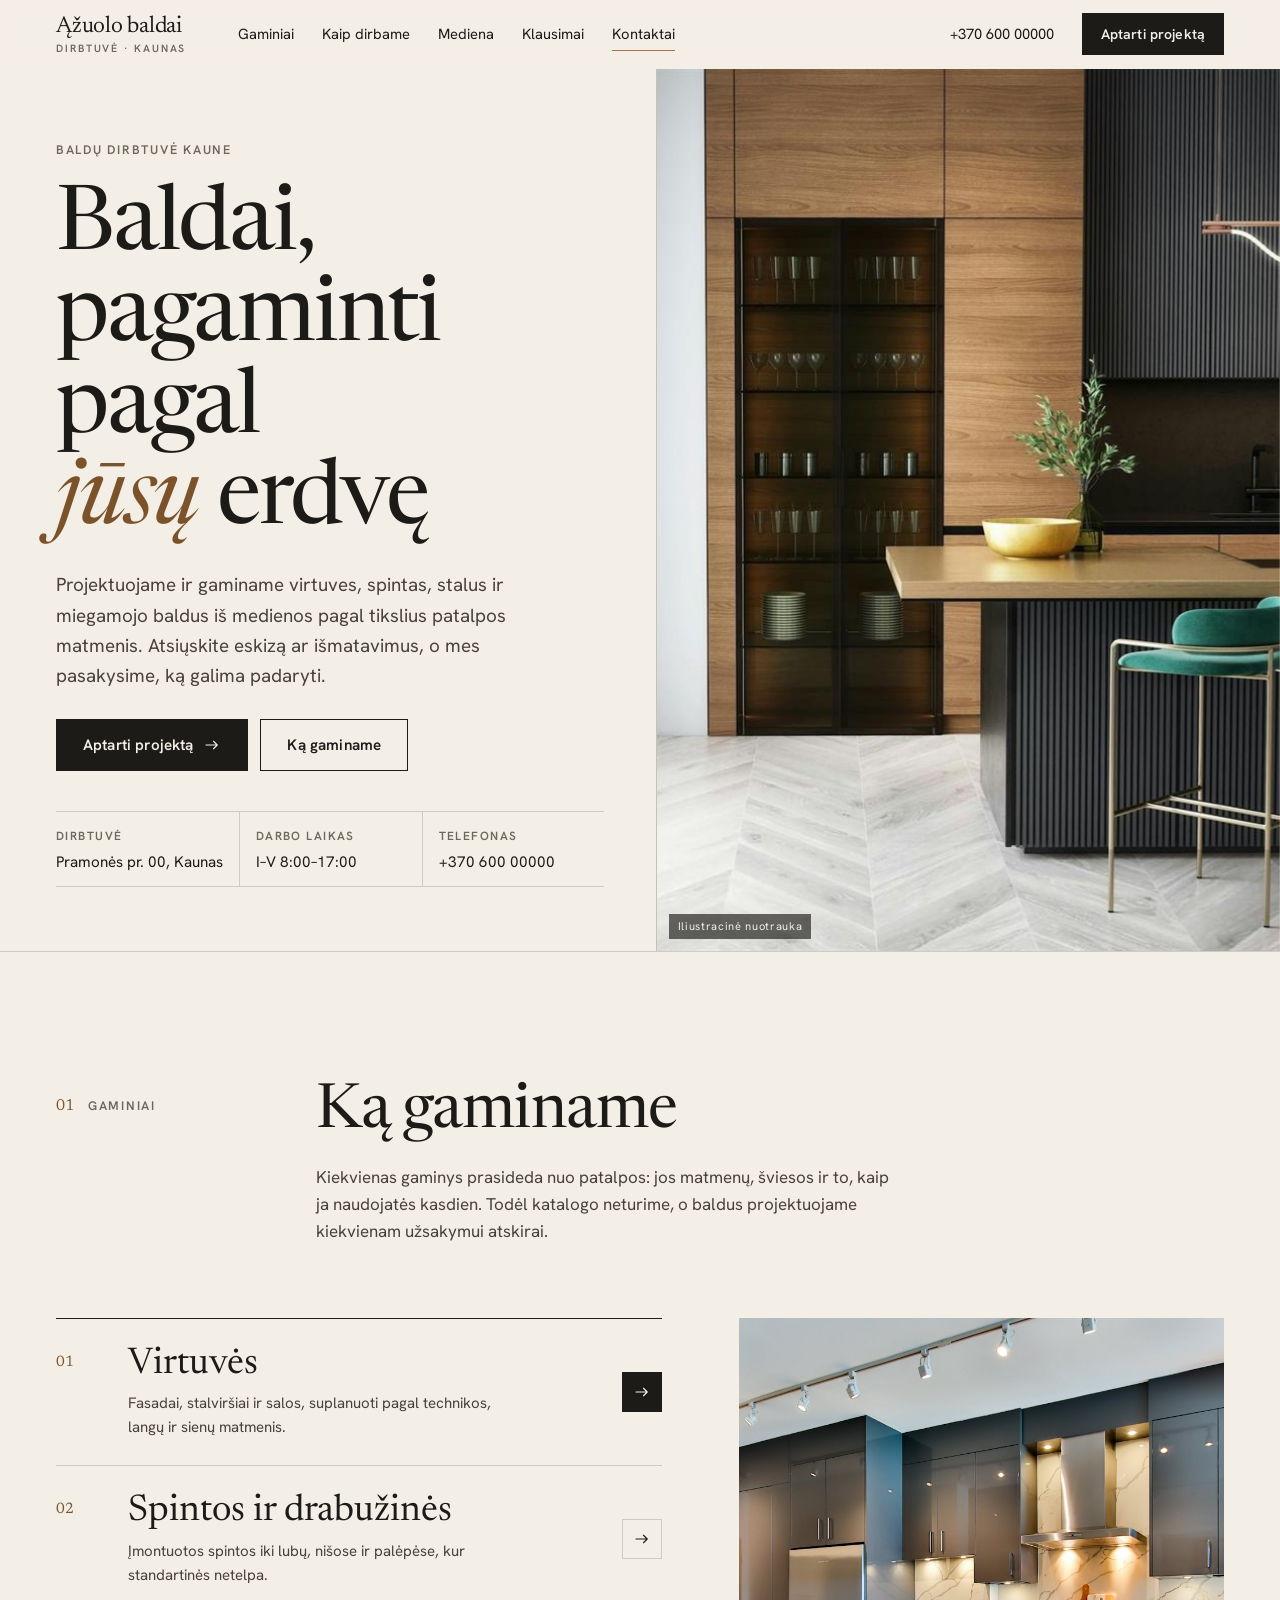
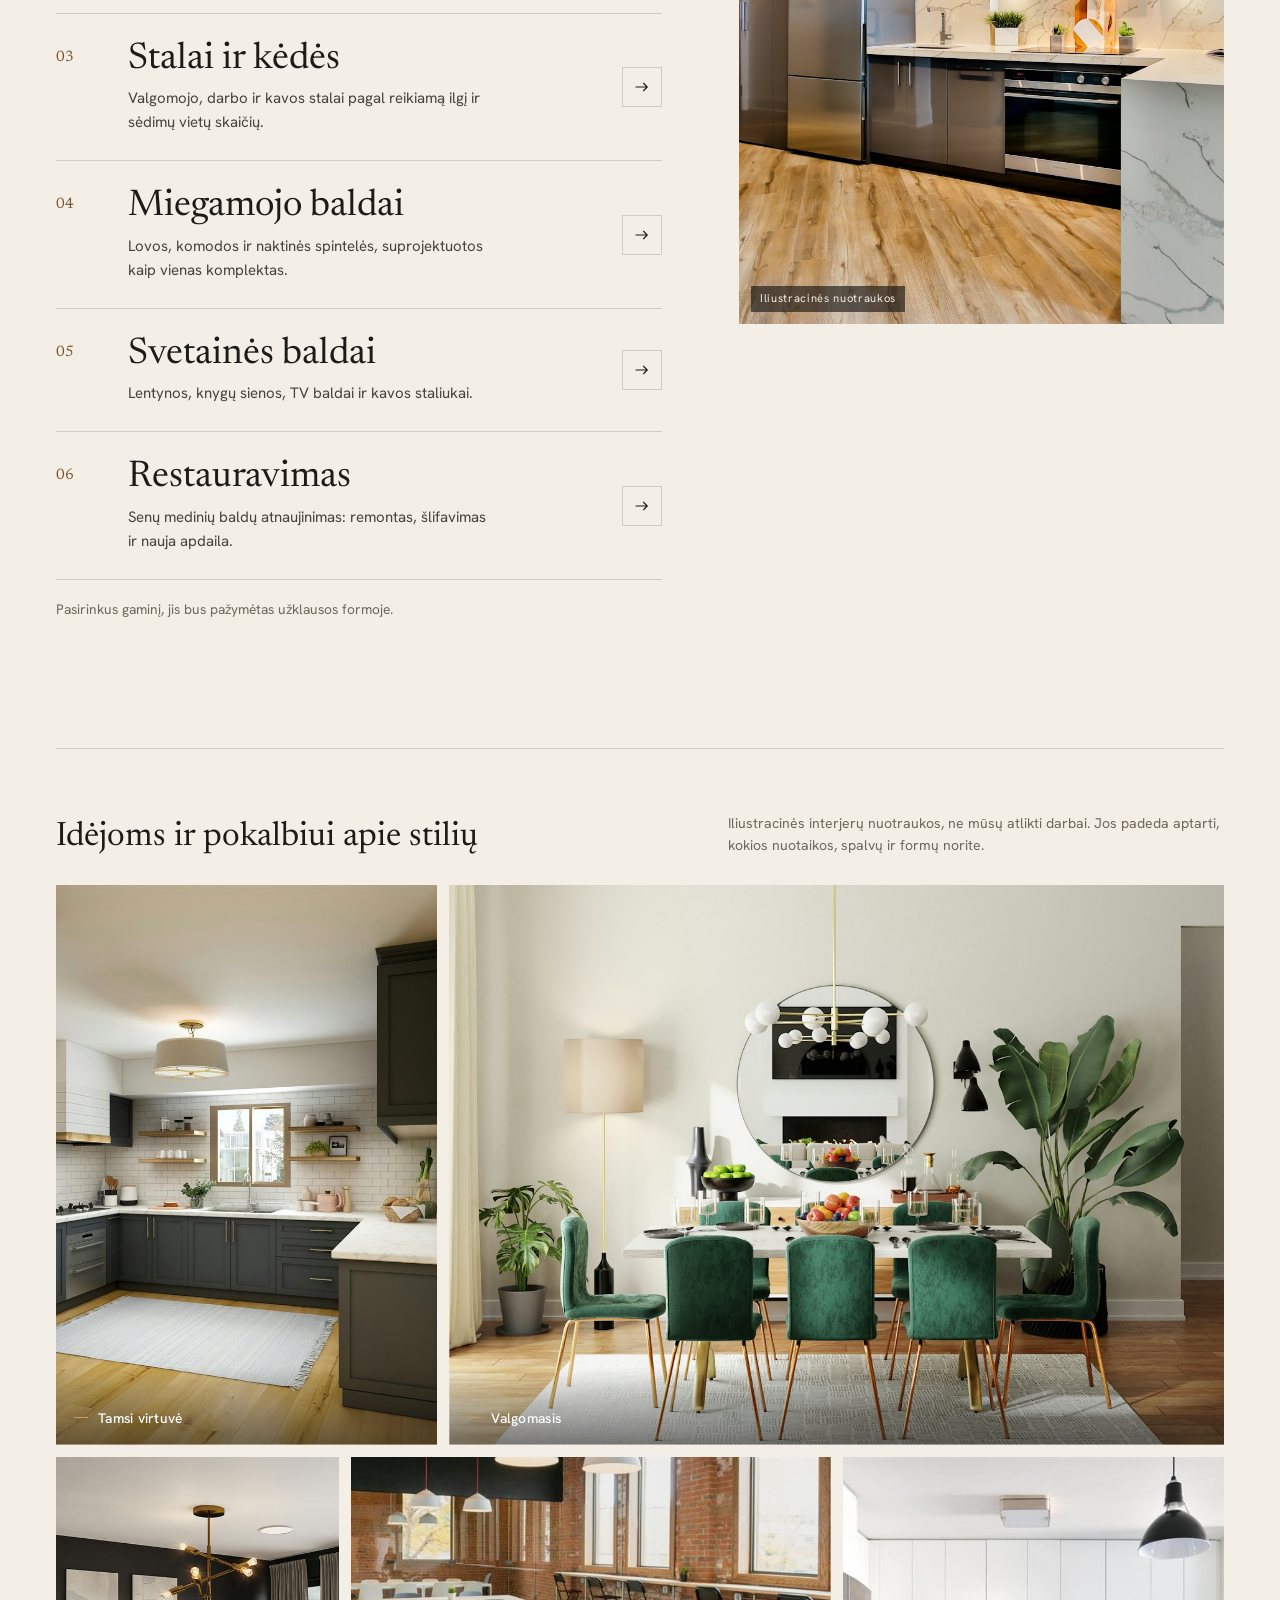
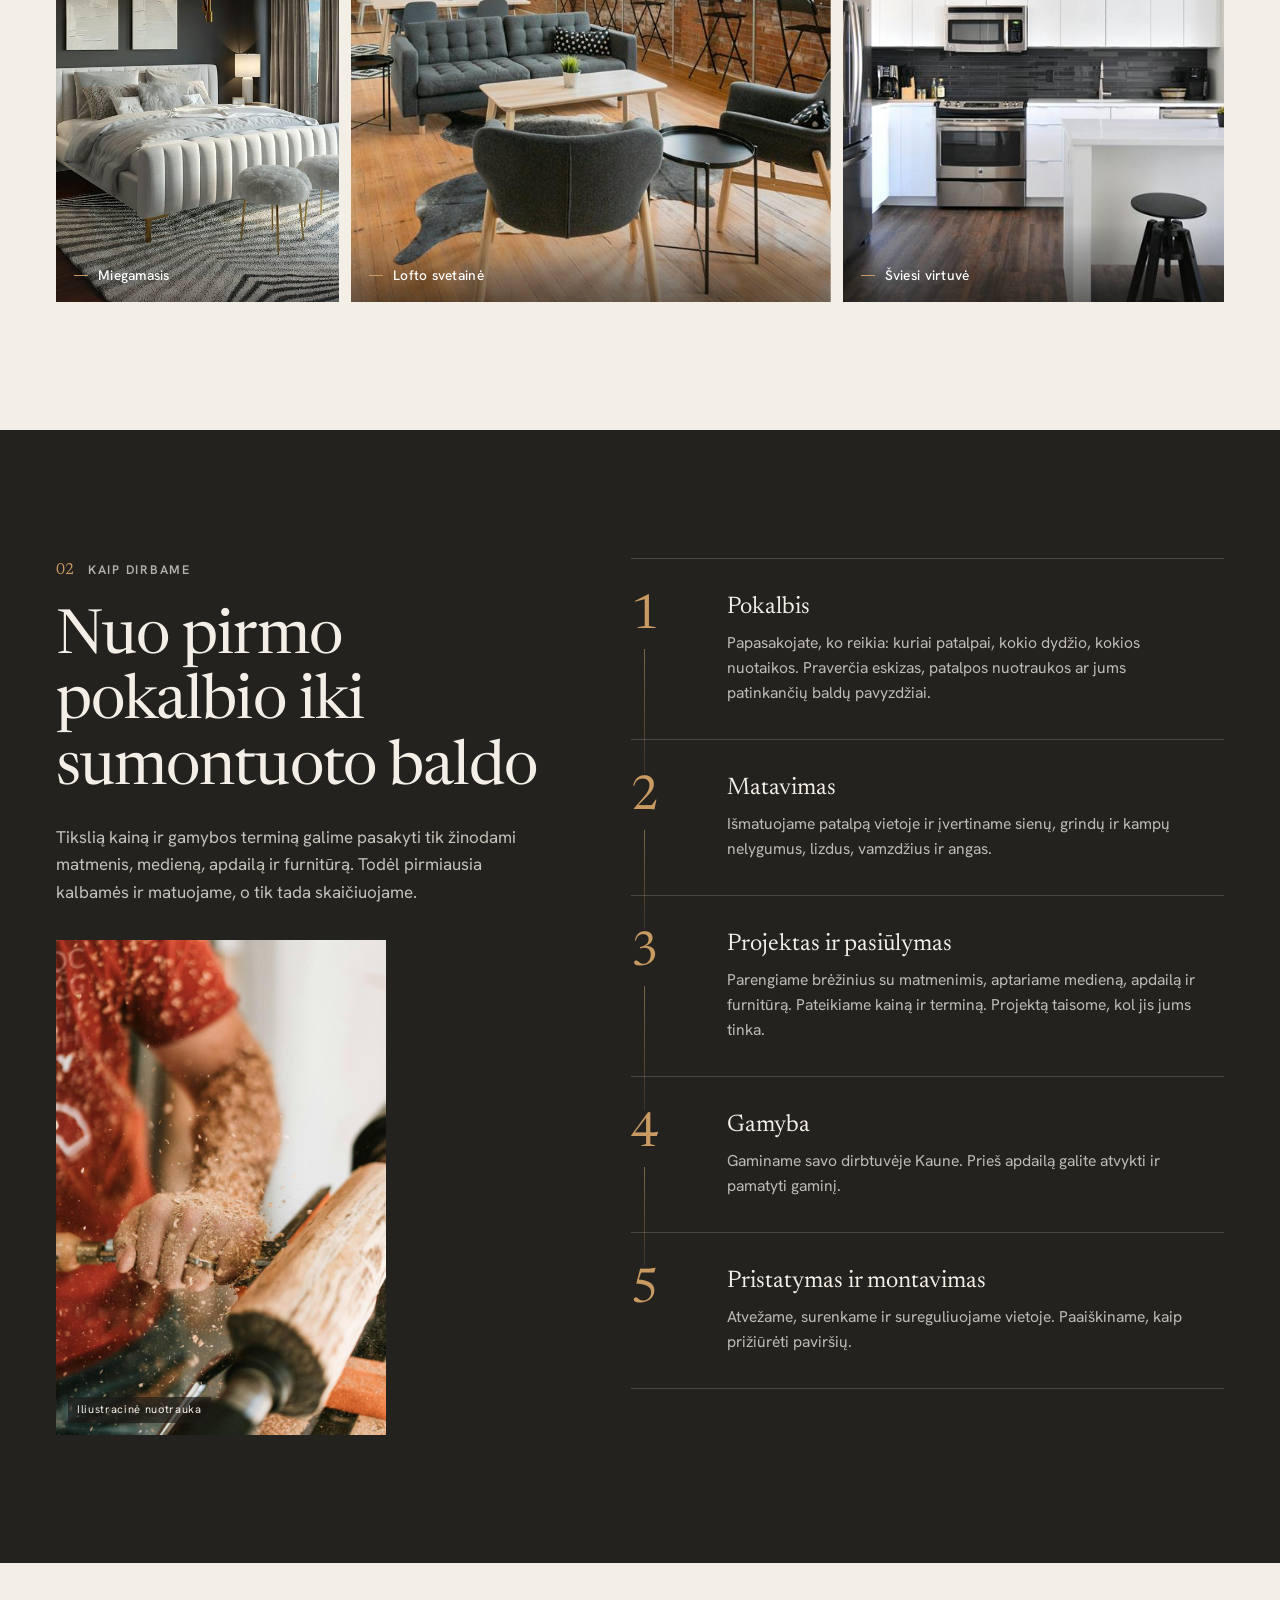
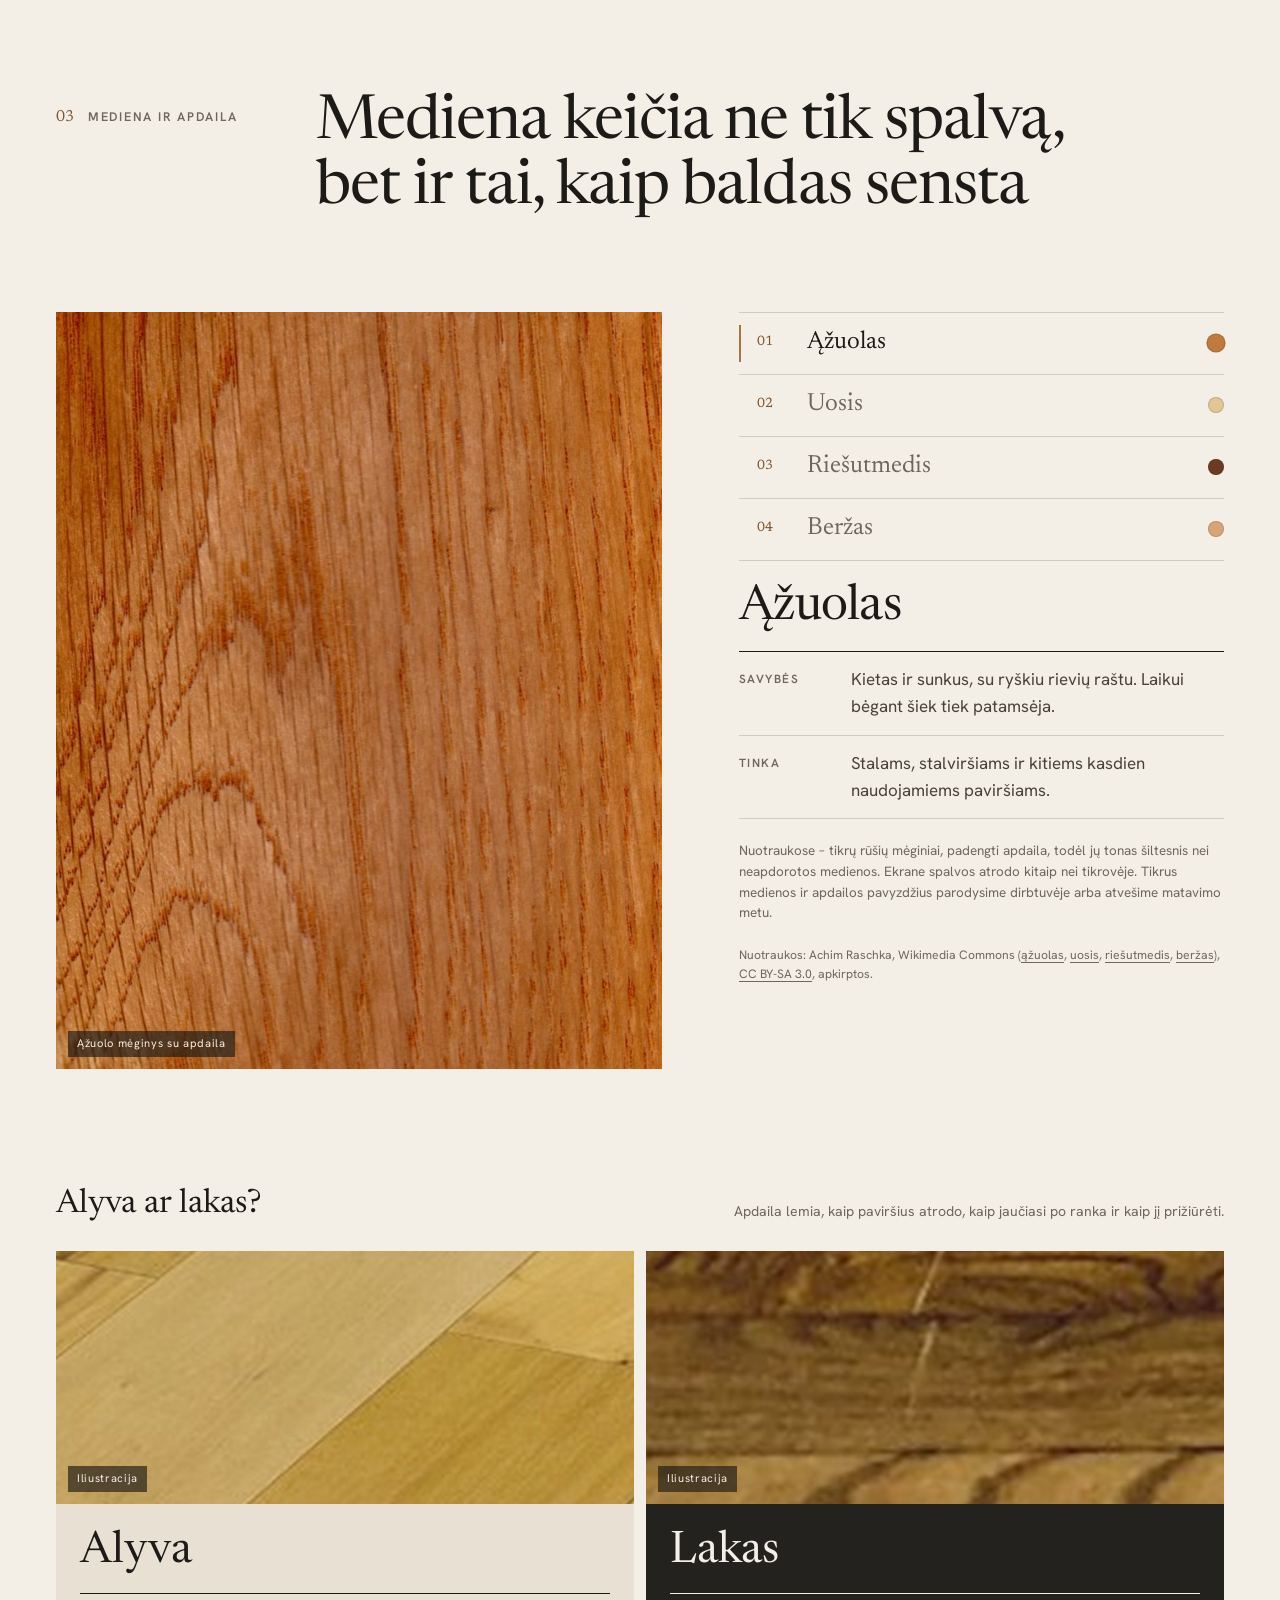
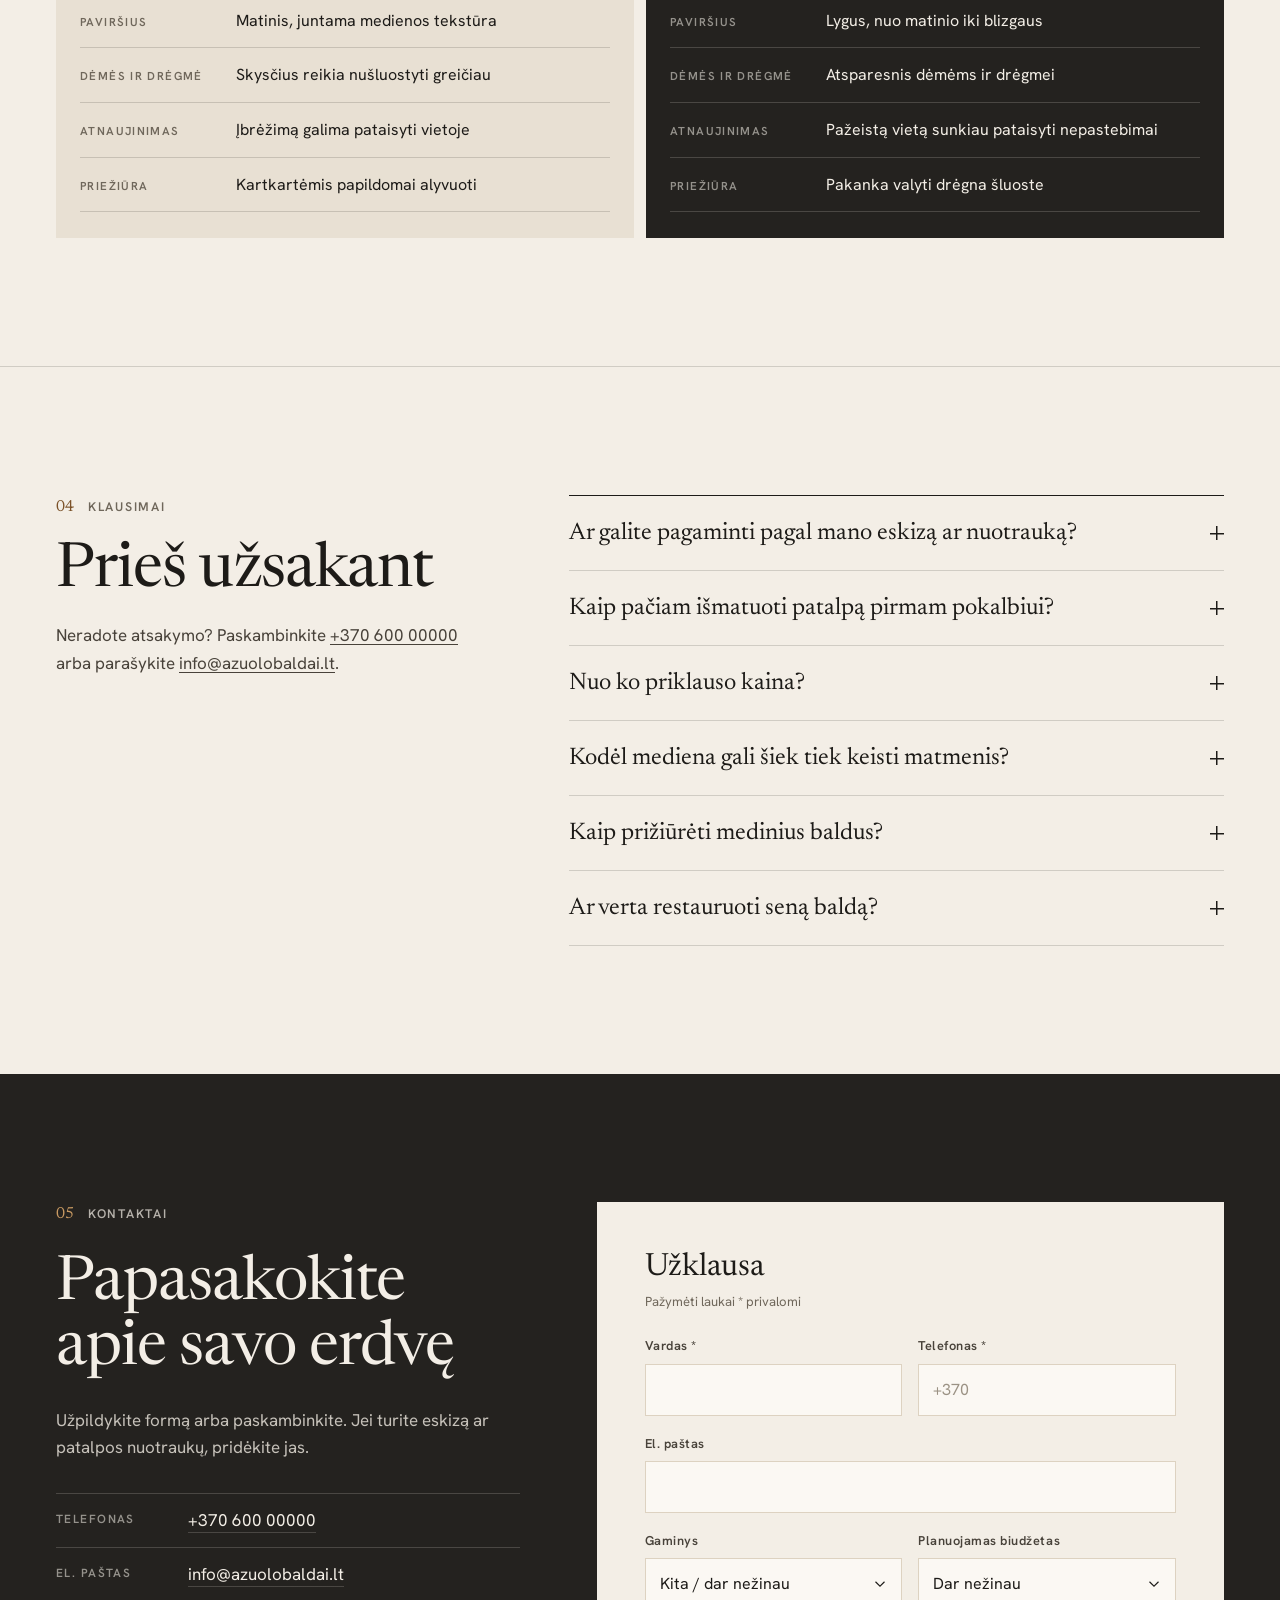
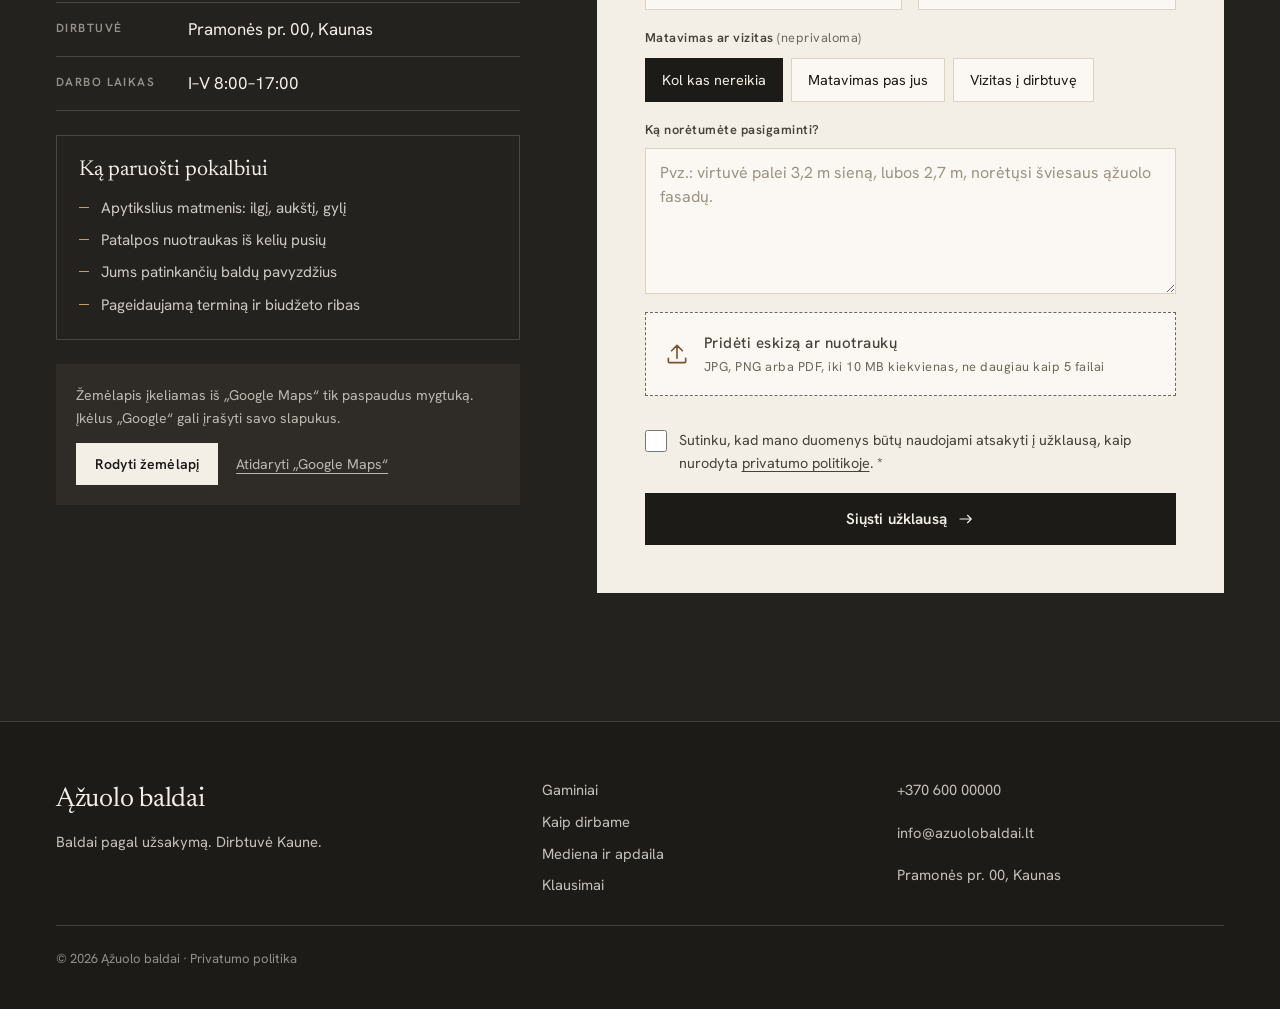
==== index.html @ 55c81443 "Mediena: tikrų rūšių mėginių nuotraukos vietoj iliustracijų ir pakaitalų Ąžuolo, uosio, riešutmedžio" ====
<!doctype html>
<html lang="lt">
<head>
  <meta charset="utf-8">
  <meta name="viewport" content="width=device-width, initial-scale=1, viewport-fit=cover">
  <title>Ąžuolo baldai — baldai pagal užsakymą Kaune</title>
  <meta name="description" content="Kauno baldų dirbtuvė: virtuvės, spintos, stalai ir miegamojo baldai iš medienos pagal jūsų patalpos matmenis. Atsiųskite eskizą ar išmatavimus ir aptarkime projektą.">
  <meta name="theme-color" content="#f3eee6">
  <link rel="canonical" href="https://ehodazas.github.io/azuolo-baldai-v2/">
  <meta property="og:type" content="website">
  <meta property="og:locale" content="lt_LT">
  <meta property="og:title" content="Ąžuolo baldai — baldai pagal užsakymą Kaune">
  <meta property="og:description" content="Virtuvės, spintos, stalai ir miegamojo baldai iš medienos pagal jūsų patalpos matmenis.">
  <meta property="og:image" content="https://ehodazas.github.io/azuolo-baldai-v2/img/photo-1622372738946-62e02505feb3.jpg">
  <link rel="icon" href="data:image/svg+xml,%3Csvg xmlns='http://www.w3.org/2000/svg' viewBox='0 0 32 32'%3E%3Crect width='32' height='32' rx='4' fill='%231d1b18'/%3E%3Cpath d='M8 23 16 7l8 16M11 17h10' fill='none' stroke='%23c99a62' stroke-width='2'/%3E%3C/svg%3E">
  <link rel="preconnect" href="https://fonts.googleapis.com">
  <link rel="preconnect" href="https://fonts.gstatic.com" crossorigin>
  <link href="https://fonts.googleapis.com/css2?family=Newsreader:ital,opsz,wght@0,6..72,400;0,6..72,500;1,6..72,400&family=Hanken+Grotesk:wght@400;500;600&display=swap" rel="stylesheet">
  <link rel="preload" as="image" href="img/photo-1622372738946-62e02505feb3.jpg" imagesrcset="img/photo-1622372738946-62e02505feb3-800.jpg 800w, img/photo-1622372738946-62e02505feb3.jpg 1600w" imagesizes="(max-width: 899px) 100vw, 50vw">
  <link rel="stylesheet" href="styles.css">
  <script>document.documentElement.className += " js";</script>
  <script type="application/ld+json">
  {
    "@context": "https://schema.org",
    "@type": "FurnitureStore",
    "name": "Ąžuolo baldai",
    "description": "Baldai pagal individualų užsakymą",
    "telephone": "+370 600 00000",
    "email": "info@azuolobaldai.lt",
    "address": { "@type": "PostalAddress", "streetAddress": "Pramonės pr. 00", "addressLocality": "Kaunas", "addressCountry": "LT" },
    "openingHours": "Mo-Fr 08:00-17:00"
  }
  </script>
</head>
<body>
<a class="skip" href="#turinys">Pereiti prie turinio</a>

<svg width="0" height="0" style="position:absolute" aria-hidden="true">
  <symbol id="i-arrow" viewBox="0 0 24 24"><path d="M4 12h15m-5-5 5 5-5 5" fill="none" stroke="currentColor" stroke-width="1.5" stroke-linecap="round" stroke-linejoin="round"/></symbol>
  <symbol id="i-close" viewBox="0 0 24 24"><path d="M6 6l12 12M18 6 6 18" stroke="currentColor" stroke-width="1.5" stroke-linecap="round"/></symbol>
  <symbol id="i-left" viewBox="0 0 24 24"><path d="m15 5-7 7 7 7" fill="none" stroke="currentColor" stroke-width="1.5" stroke-linecap="round" stroke-linejoin="round"/></symbol>
  <symbol id="i-right" viewBox="0 0 24 24"><path d="m9 5 7 7-7 7" fill="none" stroke="currentColor" stroke-width="1.5" stroke-linecap="round" stroke-linejoin="round"/></symbol>
  <symbol id="i-upload" viewBox="0 0 24 24"><path d="M12 16V4m-5 5 5-5 5 5M4 16v3a1 1 0 0 0 1 1h14a1 1 0 0 0 1-1v-3" fill="none" stroke="currentColor" stroke-width="1.5" stroke-linecap="round" stroke-linejoin="round"/></symbol>
  <symbol id="i-file" viewBox="0 0 24 24"><path d="M14 3H6.5A1.5 1.5 0 0 0 5 4.5v15A1.5 1.5 0 0 0 6.5 21h11a1.5 1.5 0 0 0 1.5-1.5V8l-5-5Z M14 3v5h5" fill="none" stroke="currentColor" stroke-width="1.5" stroke-linejoin="round"/></symbol>
</svg>

<header class="hdr" id="hdr">
  <div class="wrap hdr__in">
    <a href="./" class="brand" aria-label="Ąžuolo baldai — į pradžią">
      <span class="brand__name">Ąžuolo baldai</span>
      <span class="brand__sub">dirbtuvė · Kaunas</span>
    </a>
    <nav class="hdr__nav" aria-label="Pagrindinė navigacija">
      <a href="#gaminiai">Gaminiai</a>
      <a href="#procesas">Kaip dirbame</a>
      <a href="#mediena">Mediena</a>
      <a href="#klausimai">Klausimai</a>
      <a href="#kontaktai">Kontaktai</a>
    </nav>
    <a href="tel:+37060000000" class="hdr__tel">+370 600 00000</a>
    <a href="#kontaktai" class="btn btn--sm hdr__cta">Aptarti projektą</a>
    <button class="menu-btn" type="button" aria-haspopup="dialog" aria-controls="menu" data-menu-open>Meniu</button>
  </div>
</header>

<dialog class="menu" id="menu" aria-label="Meniu">
  <div class="menu__top">
    <span class="brand__name">Ąžuolo baldai</span>
    <button class="icon-btn" type="button" data-menu-close aria-label="Uždaryti meniu"><svg><use href="#i-close"/></svg></button>
  </div>
  <nav class="menu__nav" aria-label="Mobilioji navigacija">
    <a href="#gaminiai"><span>01</span>Gaminiai</a>
    <a href="#procesas"><span>02</span>Kaip dirbame</a>
    <a href="#mediena"><span>03</span>Mediena ir apdaila</a>
    <a href="#klausimai"><span>04</span>Klausimai</a>
    <a href="#kontaktai"><span>05</span>Kontaktai</a>
  </nav>
  <div class="menu__foot">
    <a href="#kontaktai" class="btn btn--block">Aptarti projektą</a>
    <a href="tel:+37060000000" class="btn btn--line btn--block">Skambinti +370 600 00000</a>
    <p>Pramonės pr. 00, Kaunas · I–V 8:00–17:00</p>
  </div>
</dialog>

<main id="turinys">

  <!-- PRADŽIA -->
  <section class="hero">
    <div class="hero__text">
      <p class="label">Baldų dirbtuvė Kaune</p>
      <h1 class="hero__title">Baldai, pagaminti pagal <em>jūsų</em> erdvę</h1>
      <script>/* antraštės žodžiai įvyniojami į <span>, kad galėtų atsirasti po vieną; be šio skripto antraštė tiesiog matoma */
        (function (h) {
          var i = 0;
          var word = function () { var s = document.createElement("span"); s.className = "w"; s.style.setProperty("--i", i++); return s; };
          [].slice.call(h.childNodes).forEach(function (n) {
            if (n.nodeType !== 3) { var w = word(); h.insertBefore(w, n); w.appendChild(n); return; }
            var frag = document.createDocumentFragment();
            n.textContent.split(/(\s+)/).forEach(function (p) {
              if (!p) return;
              if (/^\s+$/.test(p)) { frag.appendChild(document.createTextNode(p)); return; }
              var w = word(); w.textContent = p; frag.appendChild(w);
            });
            h.replaceChild(frag, n);
          });
        })(document.currentScript.previousElementSibling);
      </script>
      <p class="hero__lead">Projektuojame ir gaminame virtuves, spintas, stalus ir miegamojo baldus iš medienos pagal tikslius patalpos matmenis. Atsiųskite eskizą ar išmatavimus, o mes pasakysime, ką galima padaryti.</p>
      <div class="hero__actions">
        <a href="#kontaktai" class="btn">Aptarti projektą <svg><use href="#i-arrow"/></svg></a>
        <a href="#gaminiai" class="btn btn--line">Ką gaminame</a>
      </div>
      <dl class="hero__facts">
        <div><dt>Dirbtuvė</dt><dd>Pramonės pr. 00, Kaunas</dd></div>
        <div><dt>Darbo laikas</dt><dd>I–V 8:00–17:00</dd></div>
        <div><dt>Telefonas</dt><dd><a href="tel:+37060000000">+370 600 00000</a></dd></div>
      </dl>
    </div>
    <figure class="hero__media">
      <img src="img/photo-1622372738946-62e02505feb3.jpg" srcset="img/photo-1622372738946-62e02505feb3-800.jpg 800w, img/photo-1622372738946-62e02505feb3.jpg 1600w" sizes="(max-width: 899px) 100vw, 50vw" width="1600" height="1747" fetchpriority="high" decoding="async" alt="Virtuvė su medienos fasadų spintomis iki lubų, stiklinėmis vitrinos durimis ir tamsia sala su mediniu stalviršiu">
      <figcaption>Iliustracinė nuotrauka</figcaption>
    </figure>
  </section>

  <!-- GAMINIAI -->
  <section class="section products" id="gaminiai" aria-labelledby="gaminiai-h">
    <div class="wrap">
      <header class="shead">
        <p class="label"><span class="label__n">01</span>Gaminiai</p>
        <h2 class="h2" id="gaminiai-h">Ką gaminame</h2>
        <p class="shead__text">Kiekvienas gaminys prasideda nuo patalpos: jos matmenų, šviesos ir to, kaip ja naudojatės kasdien. Todėl katalogo neturime, o baldus projektuojame kiekvienam užsakymui atskirai.</p>
      </header>
      <div class="products__grid">
        <ol class="plist" id="plist">
          <li class="prow" data-img="0">
            <a href="#u-virtuve" class="prow__link" data-type="virtuve">
              <span class="prow__n">01</span>
              <span class="prow__body"><span class="prow__title">Virtuvės</span><span class="prow__text">Fasadai, stalviršiai ir salos, suplanuoti pagal technikos, langų ir sienų matmenis.</span></span>
              <img class="prow__thumb" src="img/photo-1588854337236-6889d631faa8-800.jpg" width="800" height="533" loading="lazy" decoding="async" alt="">
              <span class="prow__go" aria-hidden="true"><svg><use href="#i-arrow"/></svg></span>
            </a>
          </li>
          <li class="prow" data-img="1">
            <a href="#u-spinta" class="prow__link" data-type="spinta">
              <span class="prow__n">02</span>
              <span class="prow__body"><span class="prow__title">Spintos ir drabužinės</span><span class="prow__text">Įmontuotos spintos iki lubų, nišose ir palėpėse, kur standartinės netelpa.</span></span>
              <img class="prow__thumb" src="img/photo-1595428774223-ef52624120d2-800.jpg" width="800" height="1200" loading="lazy" decoding="async" alt="">
              <span class="prow__go" aria-hidden="true"><svg><use href="#i-arrow"/></svg></span>
            </a>
          </li>
          <li class="prow" data-img="2">
            <a href="#u-stalai" class="prow__link" data-type="stalai">
              <span class="prow__n">03</span>
              <span class="prow__body"><span class="prow__title">Stalai ir kėdės</span><span class="prow__text">Valgomojo, darbo ir kavos stalai pagal reikiamą ilgį ir sėdimų vietų skaičių.</span></span>
              <img class="prow__thumb" src="img/photo-1615066390971-03e4e1c36ddf-800.jpg" width="800" height="922" loading="lazy" decoding="async" alt="">
              <span class="prow__go" aria-hidden="true"><svg><use href="#i-arrow"/></svg></span>
            </a>
          </li>
          <li class="prow" data-img="3">
            <a href="#u-miegamasis" class="prow__link" data-type="miegamasis">
              <span class="prow__n">04</span>
              <span class="prow__body"><span class="prow__title">Miegamojo baldai</span><span class="prow__text">Lovos, komodos ir naktinės spintelės, suprojektuotos kaip vienas komplektas.</span></span>
              <img class="prow__thumb" src="img/photo-1505693416388-ac5ce068fe85-800.jpg" width="800" height="534" loading="lazy" decoding="async" alt="">
              <span class="prow__go" aria-hidden="true"><svg><use href="#i-arrow"/></svg></span>
            </a>
          </li>
          <li class="prow" data-img="4">
            <a href="#u-svetaine" class="prow__link" data-type="svetaine">
              <span class="prow__n">05</span>
              <span class="prow__body"><span class="prow__title">Svetainės baldai</span><span class="prow__text">Lentynos, knygų sienos, TV baldai ir kavos staliukai.</span></span>
              <img class="prow__thumb" src="img/photo-1586023492125-27b2c045efd7-800.jpg" width="800" height="706" loading="lazy" decoding="async" alt="">
              <span class="prow__go" aria-hidden="true"><svg><use href="#i-arrow"/></svg></span>
            </a>
          </li>
          <li class="prow" data-img="5">
            <a href="#u-restauravimas" class="prow__link" data-type="restauravimas">
              <span class="prow__n">06</span>
              <span class="prow__body"><span class="prow__title">Restauravimas</span><span class="prow__text">Senų medinių baldų atnaujinimas: remontas, šlifavimas ir nauja apdaila.</span></span>
              <img class="prow__thumb" src="img/photo-1503602642458-232111445657-800.jpg" width="800" height="1200" loading="lazy" decoding="async" alt="">
              <span class="prow__go" aria-hidden="true"><svg><use href="#i-arrow"/></svg></span>
            </a>
          </li>
        </ol>
        <figure class="products__preview" aria-hidden="true">
          <img src="img/photo-1588854337236-6889d631faa8.jpg" alt="" loading="lazy" decoding="async" class="is-on">
          <img src="img/photo-1595428774223-ef52624120d2.jpg" alt="" loading="lazy" decoding="async">
          <img src="img/photo-1615066390971-03e4e1c36ddf.jpg" alt="" loading="lazy" decoding="async">
          <img src="img/photo-1505693416388-ac5ce068fe85.jpg" alt="" loading="lazy" decoding="async">
          <img src="img/photo-1586023492125-27b2c045efd7.jpg" alt="" loading="lazy" decoding="async">
          <img src="img/photo-1503602642458-232111445657.jpg" alt="" loading="lazy" decoding="async">
          <figcaption>Iliustracinės nuotraukos</figcaption>
        </figure>
      </div>
      <p class="products__hint">Pasirinkus gaminį, jis bus pažymėtas užklausos formoje.</p>
    </div>
  </section>

  <!-- INTERJERAI -->
  <section class="section section--tight gallery" id="interjerai" aria-labelledby="interjerai-h">
    <div class="wrap">
      <header class="gallery__head">
        <h2 class="h3" id="interjerai-h">Idėjoms ir pokalbiui apie stilių</h2>
        <p class="note">Iliustracinės interjerų nuotraukos, ne mūsų atlikti darbai. Jos padeda aptarti, kokios nuotaikos, spalvų ir formų norite.</p>
      </header>
      <ul class="mosaic" id="mosaic">
        <li class="m m--a"><button type="button" class="m__btn" data-lb="0"><img src="img/photo-1600489000022-c2086d79f9d4-800.jpg" srcset="img/photo-1600489000022-c2086d79f9d4-800.jpg 800w, img/photo-1600489000022-c2086d79f9d4.jpg 1600w" sizes="(max-width: 899px) 50vw, 33vw" width="800" height="1066" loading="lazy" decoding="async" alt="Virtuvė su tamsiai pilkais fasadais ir atviromis medinėmis lentynomis"><span class="m__cap" aria-hidden="true">Tamsi virtuvė</span></button></li>
        <li class="m m--b"><button type="button" class="m__btn" data-lb="1"><img src="img/photo-1617806118233-18e1de247200-800.jpg" srcset="img/photo-1617806118233-18e1de247200-800.jpg 800w, img/photo-1617806118233-18e1de247200.jpg 1600w" sizes="(max-width: 899px) 100vw, 66vw" width="800" height="450" loading="lazy" decoding="async" alt="Valgomasis su baltu stalu, žaliomis kėdėmis ir apvaliu veidrodžiu"><span class="m__cap" aria-hidden="true">Valgomasis</span></button></li>
        <li class="m m--c"><button type="button" class="m__btn" data-lb="2"><img src="img/photo-1616594039964-ae9021a400a0-800.jpg" srcset="img/photo-1616594039964-ae9021a400a0-800.jpg 800w, img/photo-1616594039964-ae9021a400a0.jpg 1600w" sizes="(max-width: 899px) 50vw, 33vw" width="800" height="800" loading="lazy" decoding="async" alt="Miegamasis su minkštu lovos galvūgaliu ir suolu"><span class="m__cap" aria-hidden="true">Miegamasis</span></button></li>
        <li class="m m--d"><button type="button" class="m__btn" data-lb="3"><img src="img/photo-1538688525198-9b88f6f53126-800.jpg" srcset="img/photo-1538688525198-9b88f6f53126-800.jpg 800w, img/photo-1538688525198-9b88f6f53126.jpg 1600w" sizes="(max-width: 899px) 50vw, 33vw" width="800" height="600" loading="lazy" decoding="async" alt="Lofto stiliaus svetainė su plytų siena ir baro zona"><span class="m__cap" aria-hidden="true">Lofto svetainė</span></button></li>
        <li class="m m--e"><button type="button" class="m__btn" data-lb="4"><img src="img/photo-1484154218962-a197022b5858-800.jpg" srcset="img/photo-1484154218962-a197022b5858-800.jpg 800w, img/photo-1484154218962-a197022b5858.jpg 1600w" sizes="(max-width: 899px) 50vw, 33vw" width="800" height="531" loading="lazy" decoding="async" alt="Šviesi virtuvė su baltais fasadais ir įmontuota technika"><span class="m__cap" aria-hidden="true">Šviesi virtuvė</span></button></li>
      </ul>
    </div>
  </section>

  <!-- PROCESAS -->
  <section class="process" id="procesas" aria-labelledby="procesas-h">
    <div class="wrap process__grid">
      <div class="process__intro">
        <p class="label label--light"><span class="label__n">02</span>Kaip dirbame</p>
        <h2 class="h2" id="procesas-h">Nuo pirmo pokalbio iki sumontuoto baldo</h2>
        <p>Tikslią kainą ir gamybos terminą galime pasakyti tik žinodami matmenis, medieną, apdailą ir furnitūrą. Todėl pirmiausia kalbamės ir matuojame, o tik tada skaičiuojame.</p>
        <figure class="process__photo">
          <img src="img/photo-1611021061285-16c871740efa-800.jpg" srcset="img/photo-1611021061285-16c871740efa-800.jpg 800w, img/photo-1611021061285-16c871740efa.jpg 1600w" sizes="(max-width: 899px) 60vw, 28vw" width="800" height="1200" loading="lazy" decoding="async" alt="Rankos, apibertos pjuvenomis, tekina medinę detalę">
          <figcaption>Iliustracinė nuotrauka</figcaption>
        </figure>
      </div>
      <ol class="steps">
        <li class="step"><span class="step__n">1</span><div><h3>Pokalbis</h3><p>Papasakojate, ko reikia: kuriai patalpai, kokio dydžio, kokios nuotaikos. Praverčia eskizas, patalpos nuotraukos ar jums patinkančių baldų pavyzdžiai.</p></div></li>
        <li class="step"><span class="step__n">2</span><div><h3>Matavimas</h3><p>Išmatuojame patalpą vietoje ir įvertiname sienų, grindų ir kampų nelygumus, lizdus, vamzdžius ir angas.</p></div></li>
        <li class="step"><span class="step__n">3</span><div><h3>Projektas ir pasiūlymas</h3><p>Parengiame brėžinius su matmenimis, aptariame medieną, apdailą ir furnitūrą. Pateikiame kainą ir terminą. Projektą taisome, kol jis jums tinka.</p></div></li>
        <li class="step"><span class="step__n">4</span><div><h3>Gamyba</h3><p>Gaminame savo dirbtuvėje Kaune. Prieš apdailą galite atvykti ir pamatyti gaminį.</p></div></li>
        <li class="step"><span class="step__n">5</span><div><h3>Pristatymas ir montavimas</h3><p>Atvežame, surenkame ir sureguliuojame vietoje. Paaiškiname, kaip prižiūrėti paviršių.</p></div></li>
      </ol>
    </div>
  </section>

  <!-- MEDIENA -->
  <section class="section wood" id="mediena" aria-labelledby="mediena-h">
    <div class="wrap">
      <header class="shead">
        <p class="label"><span class="label__n">03</span>Mediena ir apdaila</p>
        <h2 class="h2" id="mediena-h">Mediena keičia ne tik spalvą, bet ir tai, kaip baldas sensta</h2>
      </header>

      <!-- Medienos rūšys: pasirinkus rūšį keičiasi vaizdas ir aprašymas.
           Be JavaScript matomi visi aprašymai iš eilės. -->
      <div class="woodx" id="woodx">
        <div class="woodx__stage" aria-hidden="true">
          <!-- Tikrų rūšių mėginių nuotraukos: Achim Raschka, Wikimedia Commons, CC BY-SA 3.0 (apkirptos). Šaltiniai – žemiau esančioje pastaboje. -->
          <figure class="woodx__layer is-on" data-wood="azuolas">
            <img src="img/mediena-azuolas.jpg" srcset="img/mediena-azuolas-720.jpg 720w, img/mediena-azuolas.jpg 1080w" sizes="(max-width: 999px) 100vw, 55vw" width="1080" height="1350" loading="lazy" decoding="async" alt="">
            <figcaption>Ąžuolo mėginys su apdaila</figcaption>
          </figure>
          <figure class="woodx__layer" data-wood="uosis">
            <img src="img/mediena-uosis.jpg" srcset="img/mediena-uosis-720.jpg 720w, img/mediena-uosis.jpg 1080w" sizes="(max-width: 999px) 100vw, 55vw" width="1080" height="1350" loading="lazy" decoding="async" alt="">
            <figcaption>Uosio mėginys su apdaila</figcaption>
          </figure>
          <figure class="woodx__layer" data-wood="riesutmedis">
            <img src="img/mediena-riesutmedis.jpg" srcset="img/mediena-riesutmedis-720.jpg 720w, img/mediena-riesutmedis.jpg 1080w" sizes="(max-width: 999px) 100vw, 55vw" width="1080" height="1350" loading="lazy" decoding="async" alt="">
            <figcaption>Riešutmedžio mėginys su apdaila</figcaption>
          </figure>
          <figure class="woodx__layer" data-wood="berzas">
            <img src="img/mediena-berzas.jpg" srcset="img/mediena-berzas-720.jpg 720w, img/mediena-berzas.jpg 1080w" sizes="(max-width: 999px) 100vw, 55vw" width="1080" height="1350" loading="lazy" decoding="async" alt="">
            <figcaption>Beržo mėginys su apdaila</figcaption>
          </figure>
        </div>

        <div class="woodx__side">
          <div class="woodx__tabs" role="tablist" aria-label="Medienos rūšys" hidden>
            <button class="wtab" type="button" role="tab" id="wt-azuolas" aria-controls="wp-azuolas" aria-selected="true" data-wood="azuolas" style="--tone: #c07a3e;"><span class="wtab__n">01</span><span class="wtab__name">Ąžuolas</span><span class="wtab__chip" aria-hidden="true"></span></button>
            <button class="wtab" type="button" role="tab" id="wt-uosis" aria-controls="wp-uosis" aria-selected="false" tabindex="-1" data-wood="uosis" style="--tone: #e2c497;"><span class="wtab__n">02</span><span class="wtab__name">Uosis</span><span class="wtab__chip" aria-hidden="true"></span></button>
            <button class="wtab" type="button" role="tab" id="wt-riesutmedis" aria-controls="wp-riesutmedis" aria-selected="false" tabindex="-1" data-wood="riesutmedis" style="--tone: #6b3a22;"><span class="wtab__n">03</span><span class="wtab__name">Riešutmedis</span><span class="wtab__chip" aria-hidden="true"></span></button>
            <button class="wtab" type="button" role="tab" id="wt-berzas" aria-controls="wp-berzas" aria-selected="false" tabindex="-1" data-wood="berzas" style="--tone: #d9a378;"><span class="wtab__n">04</span><span class="wtab__name">Beržas</span><span class="wtab__chip" aria-hidden="true"></span></button>
          </div>

          <div class="woodx__panels">
            <article class="wpanel" id="wp-azuolas" role="tabpanel" aria-labelledby="wt-azuolas" data-wood="azuolas">
              <h3 class="wpanel__name">Ąžuolas</h3>
              <dl class="wpanel__dl">
                <div><dt>Savybės</dt><dd>Kietas ir sunkus, su ryškiu rievių raštu. Laikui bėgant šiek tiek patamsėja.</dd></div>
                <div><dt>Tinka</dt><dd>Stalams, stalviršiams ir kitiems kasdien naudojamiems paviršiams.</dd></div>
              </dl>
            </article>
            <article class="wpanel" id="wp-uosis" role="tabpanel" aria-labelledby="wt-uosis" data-wood="uosis">
              <h3 class="wpanel__name">Uosis</h3>
              <dl class="wpanel__dl">
                <div><dt>Savybės</dt><dd>Šviesus, tvirtas ir elastingas.</dd></div>
                <div><dt>Tinka</dt><dd>Kėdėms ir plonesnėms detalėms.</dd></div>
              </dl>
            </article>
            <article class="wpanel" id="wp-riesutmedis" role="tabpanel" aria-labelledby="wt-riesutmedis" data-wood="riesutmedis">
              <h3 class="wpanel__name">Riešutmedis</h3>
              <dl class="wpanel__dl">
                <div><dt>Savybės</dt><dd>Sodrios tamsiai rudos spalvos, tolygaus rašto.</dd></div>
                <div><dt>Tinka</dt><dd>Dažniausiai renkamasi akcentiniams baldams.</dd></div>
              </dl>
            </article>
            <article class="wpanel" id="wp-berzas" role="tabpanel" aria-labelledby="wt-berzas" data-wood="berzas">
              <h3 class="wpanel__name">Beržas</h3>
              <dl class="wpanel__dl">
                <div><dt>Savybės</dt><dd>Šviesus ir smulkaus rašto.</dd></div>
                <div><dt>Tinka</dt><dd>Ramaus, skandinaviško stiliaus interjerams.</dd></div>
              </dl>
            </article>
          </div>

          <p class="note woodx__note">Nuotraukose – tikrų rūšių mėginiai, padengti apdaila, todėl jų tonas šiltesnis nei neapdorotos medienos. Ekrane spalvos atrodo kitaip nei tikrovėje. Tikrus medienos ir apdailos pavyzdžius parodysime dirbtuvėje arba atvešime matavimo metu.</p>
          <p class="woodx__credit">Nuotraukos: Achim Raschka, Wikimedia Commons (<a href="https://commons.wikimedia.org/wiki/File:Wood_Quercus_robur.jpg" target="_blank" rel="noopener">ąžuolas</a>, <a href="https://commons.wikimedia.org/wiki/File:Wood_Fraxinus_excelsior.jpg" target="_blank" rel="noopener">uosis</a>, <a href="https://commons.wikimedia.org/wiki/File:Wood_juglans_regia.jpg" target="_blank" rel="noopener">riešutmedis</a>, <a href="https://commons.wikimedia.org/wiki/File:Wood_Betula_verucosa.jpg" target="_blank" rel="noopener">beržas</a>), <a href="https://creativecommons.org/licenses/by-sa/3.0/deed.lt" target="_blank" rel="noopener">CC BY-SA 3.0</a>, apkirptos.</p>
        </div>
      </div>

      <!-- Alyva ir lakas: du skydeliai su tomis pačiomis eilutėmis ta pačia tvarka, kad būtų lengva lyginti -->
      <div class="finishx">
        <div class="finishx__head">
          <h3 class="h3" id="finishx-h">Alyva ar lakas?</h3>
          <p class="note">Apdaila lemia, kaip paviršius atrodo, kaip jaučiasi po ranka ir kaip jį prižiūrėti.</p>
        </div>
        <div class="finishx__grid">
          <section class="fpanel fpanel--oil" aria-labelledby="fp-oil">
            <figure class="fpanel__img">
              <img src="img/tekstura-sviesi-alyvuota.jpg" width="800" height="600" loading="lazy" decoding="async" alt="">
              <figcaption>Iliustracija</figcaption>
            </figure>
            <h4 class="fpanel__name" id="fp-oil">Alyva</h4>
            <dl class="fpanel__dl">
              <div><dt>Paviršius</dt><dd>Matinis, juntama medienos tekstūra</dd></div>
              <div><dt>Dėmės ir drėgmė</dt><dd>Skysčius reikia nušluostyti greičiau</dd></div>
              <div><dt>Atnaujinimas</dt><dd>Įbrėžimą galima pataisyti vietoje</dd></div>
              <div><dt>Priežiūra</dt><dd>Kartkartėmis papildomai alyvuoti</dd></div>
            </dl>
          </section>
          <section class="fpanel fpanel--lacquer" aria-labelledby="fp-lacquer">
            <figure class="fpanel__img">
              <img src="img/tekstura-lakuota.jpg" width="800" height="600" loading="lazy" decoding="async" alt="">
              <figcaption>Iliustracija</figcaption>
            </figure>
            <h4 class="fpanel__name" id="fp-lacquer">Lakas</h4>
            <dl class="fpanel__dl">
              <div><dt>Paviršius</dt><dd>Lygus, nuo matinio iki blizgaus</dd></div>
              <div><dt>Dėmės ir drėgmė</dt><dd>Atsparesnis dėmėms ir drėgmei</dd></div>
              <div><dt>Atnaujinimas</dt><dd>Pažeistą vietą sunkiau pataisyti nepastebimai</dd></div>
              <div><dt>Priežiūra</dt><dd>Pakanka valyti drėgna šluoste</dd></div>
            </dl>
          </section>
        </div>
      </div>
    </div>
  </section>

  <!-- KLAUSIMAI -->
  <section class="section faq" id="klausimai" aria-labelledby="klausimai-h">
    <div class="wrap faq__grid">
      <header class="shead shead--side">
        <p class="label"><span class="label__n">04</span>Klausimai</p>
        <h2 class="h2" id="klausimai-h">Prieš užsakant</h2>
        <p class="shead__text">Neradote atsakymo? Paskambinkite <a href="tel:+37060000000">+370 600 00000</a> arba parašykite <a href="mailto:info@azuolobaldai.lt">info@azuolobaldai.lt</a>.</p>
      </header>
      <div class="faq__list">
        <details class="qa" id="k-eskizas">
          <summary>Ar galite pagaminti pagal mano eskizą ar nuotrauką?</summary>
          <div class="qa__a"><p>Taip. Eskizas, nuotrauka ar patikusio baldo pavyzdys padeda greičiau suprasti, ko norite. Matmenis ir konstrukciją vis tiek patiksliname patys, kad baldas tiktų būtent jūsų patalpai.</p></div>
        </details>
        <details class="qa" id="k-matavimas">
          <summary>Kaip pačiam išmatuoti patalpą pirmam pokalbiui?</summary>
          <div class="qa__a"><p>Užtenka apytikslių matmenų: sienos ilgio, aukščio iki lubų ir gylio, kurį galima užimti. Matuokite keliose vietose, nes sienos retai būna visiškai tiesios. Pažymėkite langus, duris, radiatorius, lizdus ir vamzdžius. Ranka nupieštas planas su skaičiais visiškai tinka. Galutinius matmenis išmatuojame patys.</p></div>
        </details>
        <details class="qa" id="k-kaina">
          <summary>Nuo ko priklauso kaina?</summary>
          <div class="qa__a"><p>Nuo baldo dydžio, medienos rūšies, apdailos, furnitūros (vyrių, bėgelių, apšvietimo) ir montavimo sudėtingumo. Todėl kainos „už metrą“ iš anksto neskelbiame. Pasakykite, kokį biudžetą planuojate, ir pasiūlysime sprendimą, kuris į jį telpa.</p></div>
        </details>
        <details class="qa" id="k-judejimas">
          <summary>Kodėl mediena gali šiek tiek keisti matmenis?</summary>
          <div class="qa__a"><p>Mediena sugeria ir atiduoda drėgmę, todėl šildymo sezonu ji šiek tiek susitraukia, o vasarą išsiplečia. Konstrukciją projektuojame taip, kad šis judėjimas nepakenktų. Namuose patartina palaikyti maždaug 40–60 % santykinę oro drėgmę.</p></div>
        </details>
        <details class="qa" id="k-prieziura">
          <summary>Kaip prižiūrėti medinius baldus?</summary>
          <div class="qa__a"><p>Valykite drėgna, gerai išgręžta šluoste, be agresyvių valiklių. Karštus indus dėkite ant padėklo. Alyvuotą paviršių kartkartėmis papildomai sutepkite priežiūros alyva, o lakuotą užtenka tiesiog nuvalyti.</p></div>
        </details>
        <details class="qa" id="k-restauravimas">
          <summary>Ar verta restauruoti seną baldą?</summary>
          <div class="qa__a"><p>Dažnai taip, jei baldas iš medienos masyvo ir jo konstrukcija sveika. Atsiųskite kelias nuotraukas iš skirtingų pusių, ir pasakysime, ką galima padaryti.</p></div>
        </details>
      </div>
    </div>
  </section>

  <!-- KONTAKTAI -->
  <section class="contact" id="kontaktai" aria-labelledby="kontaktai-h">
    <div class="wrap contact__grid">
      <div class="contact__info">
        <p class="label label--light"><span class="label__n">05</span>Kontaktai</p>
        <h2 class="h2" id="kontaktai-h">Papasakokite apie savo erdvę</h2>
        <p class="contact__lead">Užpildykite formą arba paskambinkite. Jei turite eskizą ar patalpos nuotraukų, pridėkite jas.</p>

        <dl class="contact__dl">
          <div><dt>Telefonas</dt><dd><a href="tel:+37060000000">+370 600 00000</a></dd></div>
          <div><dt>El. paštas</dt><dd><a href="mailto:info@azuolobaldai.lt">info@azuolobaldai.lt</a></dd></div>
          <div><dt>Dirbtuvė</dt><dd>Pramonės pr. 00, Kaunas</dd></div>
          <div><dt>Darbo laikas</dt><dd>I–V 8:00–17:00</dd></div>
        </dl>

        <div class="prep">
          <h3 class="h4">Ką paruošti pokalbiui</h3>
          <ul>
            <li>Apytikslius matmenis: ilgį, aukštį, gylį</li>
            <li>Patalpos nuotraukas iš kelių pusių</li>
            <li>Jums patinkančių baldų pavyzdžius</li>
            <li>Pageidaujamą terminą ir biudžeto ribas</li>
          </ul>
        </div>

        <div class="map" id="map" data-src="https://www.google.com/maps?q=Kaunas%2C%20Lithuania&amp;z=12&amp;output=embed">
          <p>Žemėlapis įkeliamas iš „Google Maps“ tik paspaudus mygtuką. Įkėlus „Google“ gali įrašyti savo slapukus.</p>
          <div class="map__actions">
            <button class="btn btn--sm btn--light" type="button" id="mapLoad">Rodyti žemėlapį</button>
            <a class="link" href="https://www.google.com/maps/search/?api=1&amp;query=Kaunas%2C%20Lithuania" target="_blank" rel="noopener">Atidaryti „Google Maps“<span class="sr-only"> (atsidaro naujame lange)</span></a>
          </div>
        </div>
      </div>

      <form class="form js-form" id="form" data-form="full" novalidate aria-labelledby="form-h">
        <h3 class="form__title" id="form-h">Užklausa</h3>
        <p class="form__req">Pažymėti laukai * privalomi</p>
        <div class="form__grid">
          <div class="field"><label for="f-name">Vardas *</label><input id="f-name" name="name" required autocomplete="name" maxlength="100"></div>
          <div class="field"><label for="f-phone">Telefonas *</label><input id="f-phone" name="phone" type="tel" required autocomplete="tel" inputmode="tel" maxlength="25" placeholder="+370"></div>
          <div class="field field--full"><label for="f-email">El. paštas</label><input id="f-email" name="email" type="email" autocomplete="email" maxlength="150"></div>
          <div class="field">
            <label for="f-type">Gaminys</label>
            <select id="f-type" name="type">
              <option value="virtuve">Virtuvė</option><option value="spinta">Spinta ar drabužinė</option><option value="stalai">Stalas ar kėdės</option><option value="miegamasis">Miegamojo baldai</option><option value="svetaine">Svetainės baldai</option><option value="restauravimas">Restauravimas</option><option value="kita" selected>Kita / dar nežinau</option>
            </select>
          </div>
          <div class="field">
            <label for="f-budget">Planuojamas biudžetas</label>
            <select id="f-budget" name="budget">
              <option value="iki-1000">Iki 1 000 €</option><option value="1000-3000">1 000–3 000 €</option><option value="3000-7000">3 000–7 000 €</option><option value="virs-7000">Daugiau nei 7 000 €</option><option value="nezinau" selected>Dar nežinau</option>
            </select>
          </div>
          <fieldset class="visit field--full" id="visit">
            <legend>Matavimas ar vizitas <span class="muted">(neprivaloma)</span></legend>
            <div class="seg">
              <label><input type="radio" name="visit_type" value="" checked><span>Kol kas nereikia</span></label>
              <label><input type="radio" name="visit_type" value="matavimas"><span>Matavimas pas jus</span></label>
              <label><input type="radio" name="visit_type" value="vizitas"><span>Vizitas į dirbtuvę</span></label>
            </div>
            <div class="visit__when" id="visitWhen" hidden>
              <div class="field"><label for="f-visit-date">Pageidaujama data</label><input id="f-visit-date" name="visit_date" type="date"></div>
              <div class="field">
                <label for="f-visit-time">Laikas</label>
                <select id="f-visit-time" name="visit_time"><option value="8-10">8:00–10:00</option><option value="10-12">10:00–12:00</option><option value="12-14">12:00–14:00</option><option value="14-17">14:00–17:00</option></select>
              </div>
              <p class="visit__note">Tai jūsų pageidavimas. Tikslų laiką patvirtinsime telefonu.</p>
            </div>
          </fieldset>
          <div class="field field--full"><label for="f-msg">Ką norėtumėte pasigaminti?</label><textarea id="f-msg" name="msg" rows="5" maxlength="3000" placeholder="Pvz.: virtuvė palei 3,2 m sieną, lubos 2,7 m, norėtųsi šviesaus ąžuolo fasadų."></textarea></div>
          <div class="field field--full field--files">
            <label class="upload" for="f-file">
              <input id="f-file" type="file" name="files[]" accept=".jpg,.jpeg,.png,.pdf,image/jpeg,image/png,application/pdf" multiple>
              <svg aria-hidden="true"><use href="#i-upload"/></svg>
              <span class="upload__text">Pridėti eskizą ar nuotraukų <small>JPG, PNG arba PDF, iki 10 MB kiekvienas, ne daugiau kaip 5 failai</small></span>
            </label>
            <ul class="upload__list" id="fileList" hidden></ul>
          </div>
          <div class="hp field--full" aria-hidden="true"><label for="f-website">Svetainė</label><input id="f-website" name="website" tabindex="-1" autocomplete="off"></div>
          <label class="check field--full"><input type="checkbox" name="consent" id="f-consent" value="1" required><span>Sutinku, kad mano duomenys būtų naudojami atsakyti į užklausą, kaip nurodyta <a href="privatumas.html">privatumo politikoje</a>. *</span></label>
          <button class="btn btn--block field--full" type="submit">Siųsti užklausą <svg><use href="#i-arrow"/></svg></button>
          <p class="form__err field--full" role="alert" hidden></p>
          <p class="form__ok field--full" role="status" tabindex="-1" hidden>Ačiū! Užklausą gavome ir susisieksime su jumis.</p>
        </div>
      </form>
    </div>
  </section>
</main>

<footer class="ftr">
  <div class="wrap ftr__in">
    <div class="ftr__brand">
      <span class="brand__name">Ąžuolo baldai</span>
      <p>Baldai pagal užsakymą. Dirbtuvė Kaune.</p>
    </div>
    <ul class="ftr__links">
      <li><a href="#gaminiai">Gaminiai</a></li>
      <li><a href="#procesas">Kaip dirbame</a></li>
      <li><a href="#mediena">Mediena ir apdaila</a></li>
      <li><a href="#klausimai">Klausimai</a></li>
    </ul>
    <ul class="ftr__links">
      <li><a href="tel:+37060000000">+370 600 00000</a></li>
      <li><a href="mailto:info@azuolobaldai.lt">info@azuolobaldai.lt</a></li>
      <li>Pramonės pr. 00, Kaunas</li>
    </ul>
    <p class="ftr__legal">© <span data-year>2026</span> Ąžuolo baldai · <a href="privatumas.html">Privatumo politika</a></p>
  </div>
</footer>

<div class="mbar" id="mbar">
  <a href="tel:+37060000000" class="mbar__call">Skambinti</a>
  <a href="#kontaktai" class="mbar__cta">Aptarti projektą</a>
</div>

<dialog class="lb" id="lb" aria-label="Nuotraukos peržiūra">
  <figure class="lb__fig">
    <img id="lbImg" alt="">
    <figcaption id="lbCap"></figcaption>
  </figure>
  <button class="icon-btn lb__close" type="button" data-lb-close aria-label="Uždaryti peržiūrą"><svg><use href="#i-close"/></svg></button>
  <button class="icon-btn lb__prev" type="button" data-lb-prev aria-label="Ankstesnė nuotrauka"><svg><use href="#i-left"/></svg></button>
  <button class="icon-btn lb__next" type="button" data-lb-next aria-label="Kita nuotrauka"><svg><use href="#i-right"/></svg></button>
  <p class="lb__count" id="lbCount" aria-live="polite"></p>
</dialog>

<script src="config.js"></script>
<script src="js/app.js"></script>
<script src="js/forms.js"></script>
</body>
</html>
---- styles.css ----
/* =========================================================
   Ąžuolo baldai — 2 versija
   Kryptis: šilti neutralūs tonai, ąžuolas ir grafitas,
   žurnalo tipo kompozicijos, ploni skiriamieji brūkšniai.
   ========================================================= */

:root {
  --paper: #f3eee6;
  --paper-2: #e8e0d3;
  --paper-3: #ddd2c1;
  --ink: #1d1b18;
  --ink-2: #48423a;
  --muted: #6f675b;
  --oak: #a8743f;
  --oak-light: #c99a62;
  --oak-deep: #7b5229;
  --char: #24221f;
  --char-2: #2f2c28;
  --line: rgba(29, 27, 24, .16);
  --line-light: rgba(243, 238, 230, .18);
  --err: #a3341f;
  --ok: #3f6b3a;

  --serif: "Newsreader", Georgia, "Times New Roman", serif;
  --sans: "Hanken Grotesk", system-ui, -apple-system, "Segoe UI", sans-serif;

  --wrap: 1320px;
  --gut: clamp(16px, 4.5vw, 56px);
  --sec: clamp(72px, 10vw, 144px);
  --hdr: 68px;
  --ease: cubic-bezier(.2, .7, .2, 1);
  /* judesio sistema: greiti atsakai 150–250 ms, užvedimas 300–450 ms, atsiradimas 400–600 ms */
  --ease-out: cubic-bezier(.16, 1, .3, 1);
  --t-quick: .2s;
  --t-hover: .4s;
  --t-reveal: .55s;
}

*, *::before, *::after { box-sizing: border-box; }
html { -webkit-text-size-adjust: 100%; scroll-behavior: smooth; scroll-padding-top: calc(var(--hdr) + 12px); }
body {
  margin: 0;
  background: var(--paper);
  color: var(--ink);
  font: 400 17px/1.6 var(--sans);
  -webkit-font-smoothing: antialiased;
  text-rendering: optimizeLegibility;
  overflow-x: hidden;
}
img { display: block; max-width: 100%; height: auto; }
a { color: inherit; }
button, input, select, textarea { font: inherit; color: inherit; }
svg { width: 1em; height: 1em; flex: none; }
h1, h2, h3, h4 { margin: 0; font-weight: 400; }
p { margin: 0; }
ul, ol { margin: 0; padding: 0; list-style: none; }
::selection { background: var(--oak-light); color: var(--ink); }

:focus-visible { outline: 2px solid var(--oak); outline-offset: 3px; }
.sr-only { position: absolute; width: 1px; height: 1px; margin: -1px; padding: 0; overflow: hidden; clip: rect(0 0 0 0); white-space: nowrap; border: 0; }
.skip { position: absolute; left: 12px; top: -60px; z-index: 100; background: var(--ink); color: var(--paper); padding: 10px 16px; text-decoration: none; }
.skip:focus { top: 12px; }

.wrap { width: 100%; max-width: calc(var(--wrap) + var(--gut) * 2); margin: 0 auto; padding: 0 var(--gut); }

/* ---------- Tipografija ---------- */
.h2 {
  font-family: var(--serif);
  font-size: clamp(2.1rem, 1.3rem + 3.2vw, 4rem);
  line-height: 1.06;
  letter-spacing: -.015em;
  text-wrap: balance;
}
.h3 { font-family: var(--serif); font-size: clamp(1.5rem, 1.2rem + 1.2vw, 2.1rem); line-height: 1.15; }
.h4 { font-family: var(--serif); font-size: 1.35rem; line-height: 1.2; }
em { font-style: italic; }
.h2 em, .hero__title em { color: var(--oak-deep); }

.label {
  display: flex; align-items: baseline; gap: 14px;
  font-size: .78rem; font-weight: 600; letter-spacing: .14em; text-transform: uppercase;
  color: var(--muted);
}
.label__n { font-family: var(--serif); font-size: 1rem; letter-spacing: 0; font-weight: 400; color: var(--oak-deep); }
.label--light { color: rgba(243, 238, 230, .7); }
.label--light .label__n { color: var(--oak-light); }
.note { font-size: .88rem; line-height: 1.55; color: var(--muted); max-width: 62ch; }
.muted { color: var(--muted); font-weight: 400; }
/* tekste esančios nuorodos lieka pabrauktos; užvedus pabraukimas nusidažo ąžuolo spalva */
.link, .shead__text a, .check a, .prose a, .note a {
  text-decoration: underline; text-underline-offset: 4px; text-decoration-thickness: 1px;
  transition: text-decoration-color var(--t-hover) var(--ease-out), color var(--t-quick);
}
.link:hover, .shead__text a:hover, .check a:hover, .prose a:hover { text-decoration-color: var(--oak); }
/* atskiros nuorodos (poraštė): pabraukimas „nubrėžiamas“ iš kairės */
.ftr a, .contact__dl a {
  text-decoration: none; border: 0;
  background: linear-gradient(currentColor, currentColor) 0 100% / 0 1px no-repeat;
  transition: background-size var(--t-hover) var(--ease-out), color var(--t-quick);
  padding-bottom: 2px;
}
.contact__dl a { background-image: linear-gradient(var(--oak-light), var(--oak-light)), linear-gradient(var(--line-light), var(--line-light)); background-size: 0 1px, 100% 1px; background-position: 0 100%, 0 100%; background-repeat: no-repeat; }
.ftr a:hover, .ftr a:focus-visible { background-size: 100% 1px; color: var(--paper); }
.contact__dl a:hover, .contact__dl a:focus-visible { background-size: 100% 1px, 100% 1px; }
/* tamsiose skiltyse fokusas šviesesnis, kad būtų gerai matomas */
.process :focus-visible, .contact__info :focus-visible, .ftr :focus-visible, .lb :focus-visible, .mbar :focus-visible { outline-color: var(--oak-light); }

/* ---------- Mygtukai ---------- */
.btn {
  --b: var(--ink); --c: var(--paper);
  display: inline-flex; align-items: center; justify-content: center; gap: 10px;
  min-height: 52px; padding: 0 26px;
  background: var(--b); color: var(--c); border: 1px solid var(--b);
  font-size: .95rem; font-weight: 600; letter-spacing: .01em; text-decoration: none;
  cursor: pointer; -webkit-tap-highlight-color: transparent;
  transition: background-color var(--t-quick) ease-out, color var(--t-quick) ease-out, border-color var(--t-quick) ease-out, transform .15s var(--ease-out);
}
.btn svg { width: 18px; height: 18px; transition: transform var(--t-hover) var(--ease-out); }
.btn:hover { --b: var(--oak-deep); border-color: var(--oak-deep); }
.btn:hover svg { transform: translateX(4px); }
.btn:active { transform: translateY(1px) scale(.985); }
.btn:focus-visible { outline-offset: 4px; }
.btn--line { background: transparent; color: var(--ink); border-color: var(--ink); }
.btn--line:hover { background: var(--ink); color: var(--paper); }
.btn--light { --b: var(--paper); --c: var(--ink); }
.btn--light:hover { --b: var(--oak-light); border-color: var(--oak-light); color: var(--ink); }
.btn--sm { min-height: 42px; padding: 0 18px; font-size: .88rem; }
.btn--block { width: 100%; }
.btn[disabled] { opacity: .6; cursor: progress; }
.icon-btn {
  display: grid; place-items: center; width: 48px; height: 48px;
  background: transparent; border: 1px solid currentColor; cursor: pointer; color: inherit;
}
.icon-btn svg { width: 22px; height: 22px; }

/* ---------- Antraštė ---------- */
.hdr {
  position: sticky; top: 0; z-index: 40;
  background: rgba(243, 238, 230, .92);
  -webkit-backdrop-filter: blur(10px); backdrop-filter: blur(10px);
  border-bottom: 1px solid transparent;
  transition: border-color var(--t-hover) ease-out, box-shadow var(--t-hover) ease-out, background-color var(--t-hover) ease-out;
}
.hdr.is-scrolled { border-bottom-color: var(--line); background: rgba(243, 238, 230, .86); box-shadow: 0 14px 30px -26px rgba(29, 27, 24, .45); }
.hdr__in { display: flex; align-items: center; gap: 28px; height: var(--hdr); }
.brand { display: flex; flex-direction: column; text-decoration: none; line-height: 1; margin-right: auto; }
.brand__name { font-family: var(--serif); font-size: 1.45rem; letter-spacing: -.01em; }
.brand__sub { font-size: .66rem; font-weight: 600; letter-spacing: .18em; text-transform: uppercase; color: var(--muted); margin-top: 5px; }
.hdr__nav { display: none; gap: 28px; }
.hdr__nav a { position: relative; font-size: .92rem; text-decoration: none; padding: 6px 0; }
.hdr__nav a::after {
  content: ""; position: absolute; left: 0; right: 0; bottom: 1px; height: 1px; background: var(--oak);
  transform: scaleX(0); transform-origin: right center; transition: transform var(--t-hover) var(--ease-out);
}
.hdr__nav a:hover::after, .hdr__nav a:focus-visible::after, .hdr__nav a[aria-current="true"]::after { transform: scaleX(1); transform-origin: left center; }
.menu-btn { transition: background-color var(--t-quick), color var(--t-quick), transform .15s var(--ease-out); -webkit-tap-highlight-color: transparent; }
.menu-btn:hover { background: var(--ink); color: var(--paper); }
.menu-btn:active, .icon-btn:active { transform: scale(.96); }
.hdr__tel { display: none; font-size: .92rem; text-decoration: none; font-variant-numeric: tabular-nums; }
.hdr__cta { display: none; }
.menu-btn {
  min-height: 44px; padding: 0 16px; background: transparent; border: 1px solid var(--ink);
  font-size: .85rem; font-weight: 600; letter-spacing: .08em; text-transform: uppercase; cursor: pointer;
}
@media (min-width: 640px) { .hdr__cta { display: inline-flex; } }
@media (min-width: 1100px) {
  .hdr__nav { display: flex; }
  .menu-btn { display: none; }
  .brand { margin-right: 24px; }
  .hdr__nav { margin-right: auto; }
}
@media (min-width: 1280px) { .hdr__tel { display: block; } }

/* ---------- Mobilusis meniu (dialog) ---------- */
.menu {
  width: 100%; max-width: none; height: 100%; max-height: none; margin: 0; padding: 0 var(--gut) 24px;
  border: 0; background: var(--paper); color: var(--ink);
  display: none; flex-direction: column;
}
.menu[open] { display: flex; }
.menu::backdrop { background: rgba(29, 27, 24, .4); }
.menu__top { display: flex; align-items: center; justify-content: space-between; height: var(--hdr); border-bottom: 1px solid var(--line); }
.menu__nav { display: flex; flex-direction: column; padding: 12px 0; }
.menu__nav a {
  display: flex; align-items: baseline; gap: 18px; padding: 16px 0; border-bottom: 1px solid var(--line);
  font-family: var(--serif); font-size: clamp(1.7rem, 7vw, 2.4rem); line-height: 1.1; text-decoration: none;
}
.menu__nav a span { font-family: var(--sans); font-size: .8rem; color: var(--oak-deep); width: 22px; }
.menu__foot { margin-top: auto; display: grid; gap: 10px; padding-top: 24px; }
.menu__foot p { font-size: .88rem; color: var(--muted); text-align: center; margin-top: 6px; }
@media (prefers-reduced-motion: no-preference) {
  .menu[open] { animation: menuIn .35s var(--ease); }
  @keyframes menuIn { from { opacity: 0; transform: translateY(-12px); } }
}

/* ---------- Pradžia ---------- */
.hero { display: grid; border-bottom: 1px solid var(--line); }
.hero__text { padding: clamp(40px, 8vw, 72px) var(--gut) 44px; display: flex; flex-direction: column; gap: 22px; }
.hero__title {
  font-family: var(--serif); font-weight: 400;
  font-size: clamp(2.6rem, 1.4rem + 6vw, 5.6rem);
  line-height: 1.02; letter-spacing: -.025em; text-wrap: balance;
}
.hero__lead { font-size: clamp(1.02rem, .95rem + .3vw, 1.18rem); color: var(--ink-2); max-width: 46ch; }
.hero__actions { display: flex; flex-wrap: wrap; gap: 12px; margin-top: 6px; }
.hero__facts {
  margin: 18px 0 0; display: grid; grid-template-columns: 1fr; border-top: 1px solid var(--line);
}
.hero__facts div { display: flex; justify-content: space-between; gap: 16px; padding: 12px 0; border-bottom: 1px solid var(--line); }
.hero__facts dt { font-size: .74rem; font-weight: 600; letter-spacing: .12em; text-transform: uppercase; color: var(--muted); padding-top: 3px; }
.hero__facts dd { margin: 0; font-size: .95rem; text-align: right; }
.hero__facts a { text-decoration: none; }
.hero__media { position: relative; margin: 0; order: -1; aspect-ratio: 5 / 4; max-height: 52svh; width: 100%; overflow: hidden; background: var(--paper-2); }
.hero__text { padding-top: 28px; }
.hero__actions .btn { flex: 1 1 auto; }
.hero__media img { width: 100%; height: 100%; object-fit: cover; object-position: 50% 40%; }
figcaption, .fig-tag {
  position: absolute; left: 12px; bottom: 12px;
  padding: 4px 9px; background: rgba(29, 27, 24, .66); color: var(--paper);
  font-size: .7rem; letter-spacing: .06em;
}
@media (min-width: 520px) and (max-width: 899px) {
  .hero__facts { grid-template-columns: repeat(3, 1fr); border-bottom: 1px solid var(--line); }
  .hero__facts div { flex-direction: column; gap: 4px; border-bottom: 0; padding-right: 12px; }
  .hero__facts dd { text-align: left; }
}
@media (min-width: 900px) {
  .hero { grid-template-columns: minmax(0, 1.05fr) minmax(0, 1fr); min-height: calc(100svh - var(--hdr)); }
  .hero__text {
    justify-content: flex-end; padding-bottom: clamp(36px, 5vw, 64px);
    padding-left: max(var(--gut), calc((100vw - var(--wrap)) / 2));
    padding-right: clamp(32px, 4vw, 72px);
  }
  .hero__media { order: 0; aspect-ratio: auto; max-height: none; border-left: 1px solid var(--line); }
  .hero__text { padding-top: clamp(40px, 8vw, 72px); }
  .hero__actions .btn { flex: 0 0 auto; }
  .hero__facts { grid-template-columns: repeat(3, 1fr); border-bottom: 1px solid var(--line); }
  .hero__facts div { flex-direction: column; gap: 4px; border-bottom: 0; padding-right: 12px; }
  .hero__facts div + div { border-left: 1px solid var(--line); padding-left: 16px; }
  .hero__facts dd { text-align: left; }
}

/* ---------- Sekcijos ---------- */
.section { padding: var(--sec) 0; }
.section--tight { padding-top: 0; }
.shead { display: grid; gap: 18px; margin-bottom: clamp(36px, 6vw, 72px); max-width: 980px; }
.shead__text { color: var(--ink-2); max-width: 58ch; }
.shead__text a { text-underline-offset: 3px; }
@media (min-width: 900px) {
  .shead { grid-template-columns: 220px minmax(0, 1fr); column-gap: 40px; max-width: none; }
  .shead > .label { grid-row: 1 / span 2; padding-top: 14px; }
  .shead > .h2 { max-width: 18ch; }
  .shead--side { grid-template-columns: 1fr; }
  .shead--side > .label { grid-row: auto; padding-top: 0; }
}

/* ---------- Gaminiai ---------- */
.products__grid { display: grid; gap: 40px; }
.plist { border-top: 1px solid var(--ink); counter-reset: p; }
.prow { border-bottom: 1px solid var(--line); }
.prow__link {
  display: grid; grid-template-columns: 34px minmax(0, 1fr) 84px; align-items: center; gap: 4px 16px;
  padding: 20px 0; text-decoration: none; position: relative;
}
.prow__n { align-self: start; padding-top: 6px; font-family: var(--serif); font-size: .95rem; color: var(--oak-deep); }
.prow__body { display: grid; gap: 6px; }
.prow__title { font-family: var(--serif); font-size: clamp(1.5rem, 1.15rem + 1.5vw, 2.3rem); line-height: 1.1; }
.prow__text { font-size: .94rem; color: var(--ink-2); max-width: 46ch; }
.prow__thumb { width: 84px; height: 84px; object-fit: cover; align-self: start; }
.prow__go { display: none; }
.products__preview { display: none; }
.products__hint { margin-top: 18px; font-size: .86rem; color: var(--muted); }
@media (hover: hover) {
  .prow__title { transition: color .25s; background: linear-gradient(currentColor, currentColor) 0 100% / 0 1px no-repeat; transition: background-size .4s var(--ease), color .25s; }
  .prow__link:hover .prow__title { color: var(--oak-deep); background-size: 100% 1px; }
}
@media (min-width: 900px) {
  .products__grid { grid-template-columns: minmax(0, 1.25fr) minmax(0, 1fr); gap: clamp(40px, 6vw, 96px); align-items: start; }
  .prow__link { grid-template-columns: 56px minmax(0, 1fr) 40px; padding: 26px 0; }
  .prow__thumb { display: none; }
  .prow__go { display: grid; place-items: center; width: 40px; height: 40px; border: 1px solid var(--line); transition: background .25s, color .25s, border-color .25s; }
  .prow__go svg { width: 18px; height: 18px; }
  .prow.is-active .prow__go, .prow__link:focus-visible .prow__go { background: var(--ink); color: var(--paper); border-color: var(--ink); }
  .products__preview {
    display: block; position: sticky; top: calc(var(--hdr) + 32px); margin: 0;
    aspect-ratio: 4 / 5; overflow: hidden; background: var(--paper-2);
  }
  .products__preview img { position: absolute; inset: 0; width: 100%; height: 100%; object-fit: cover; opacity: 0; transform: scale(1.02); transition: opacity .32s ease-out, transform .45s var(--ease-out); }
  .products__preview img.is-on { transform: none; }
  .products__preview img.is-on { opacity: 1; }
  .products__preview figcaption { z-index: 2; }
}

/* ---------- Interjerų mozaika ---------- */
.gallery__head { display: grid; gap: 10px; padding-top: clamp(40px, 6vw, 64px); border-top: 1px solid var(--line); margin-bottom: 28px; }
@media (min-width: 900px) { .gallery__head { grid-template-columns: minmax(0, 1fr) minmax(0, 1fr); align-items: end; gap: 40px; } .gallery__head .note { justify-self: end; } }
.mosaic { display: grid; grid-template-columns: repeat(2, minmax(0, 1fr)); grid-auto-flow: dense; gap: 8px; }
.m { margin: 0; overflow: hidden; background: var(--paper-2); }
.m__btn { position: relative; display: block; width: 100%; height: 100%; padding: 0; border: 0; background: none; cursor: zoom-in; overflow: hidden; }
.m__btn:focus-visible { outline-offset: -3px; }
.m__btn img { width: 100%; height: 100%; object-fit: cover; transition: transform var(--t-hover) var(--ease-out); }
/* užrašas visada matomas (ir telefone); užvedus pelę jis pakyla ir paryškėja */
.m__cap {
  position: absolute; left: 0; right: 0; bottom: 0; padding: 34px 14px 12px;
  display: flex; align-items: center; gap: 10px;
  color: #fff; font-size: .8rem; font-weight: 500; letter-spacing: .02em; text-align: left;
  background: linear-gradient(transparent, rgba(20, 19, 17, .55));
  transition: transform var(--t-hover) var(--ease-out);
}
.m__cap::before { content: ""; width: 14px; height: 1px; background: var(--oak-light); transition: width var(--t-hover) var(--ease-out); }
@media (hover: hover) {
  .m__btn:hover .m__cap, .m__btn:focus-visible .m__cap { transform: translateY(-4px); }
  .m__btn:hover .m__cap::before, .m__btn:focus-visible .m__cap::before { width: 28px; }
}
@media (min-width: 900px) { .m__cap { font-size: .86rem; padding: 40px 18px 16px; } }
.m--a, .m--c { aspect-ratio: 3 / 4; }
.m--b { grid-column: span 2; aspect-ratio: 16 / 9; }
.m--d, .m--e { aspect-ratio: 1; }
@media (hover: hover) { .m__btn:hover img, .m__btn:focus-visible img { transform: scale(1.04); } }
@media (min-width: 900px) {
  .mosaic { grid-template-columns: repeat(12, minmax(0, 1fr)); grid-auto-rows: clamp(84px, 8vw, 118px); gap: 12px; }
  .m { aspect-ratio: auto !important; }
  .m--a { grid-column: 1 / span 4; grid-row: 1 / span 5; }
  .m--b { grid-column: 5 / span 8; grid-row: 1 / span 5; }
  .m--c { grid-column: 1 / span 3; grid-row: 6 / span 4; }
  .m--d { grid-column: 4 / span 5; grid-row: 6 / span 4; }
  .m--e { grid-column: 9 / span 4; grid-row: 6 / span 4; }
}

/* ---------- Procesas ---------- */
.process { background: var(--char); color: var(--paper); padding: var(--sec) 0; }
.process__grid { display: grid; gap: 48px; }
.process__intro { display: grid; gap: 22px; align-content: start; }
.process__intro > p:not(.label) { color: rgba(243, 238, 230, .78); max-width: 46ch; }
.process .h2 em { color: var(--oak-light); }
.process__photo { position: relative; margin: 12px 0 0; width: min(68%, 340px); aspect-ratio: 2 / 3; overflow: hidden; }
.process__photo img { width: 100%; height: 100%; object-fit: cover; }
.steps { border-top: 1px solid var(--line-light); }
.step { position: relative; display: grid; grid-template-columns: 52px minmax(0, 1fr); gap: 16px; padding: 26px 0; border-bottom: 1px solid var(--line-light); }
/* plona linija jungia žingsnio numerį su kitu žingsniu */
.step::before {
  content: ""; position: absolute; left: 10px; top: calc(26px + 2.6rem); bottom: -26px; width: 1px;
  background: linear-gradient(rgba(201, 154, 98, .55), rgba(201, 154, 98, .15));
  transform-origin: top center;
}
.step:last-child::before { display: none; }
.step__n { font-family: var(--serif); font-size: 2.2rem; line-height: 1; color: var(--oak-light); }
.step h3 { font-family: var(--serif); font-size: 1.5rem; line-height: 1.2; margin-bottom: 8px; }
.step p { color: rgba(243, 238, 230, .75); font-size: .98rem; max-width: 52ch; }
@media (min-width: 900px) {
  .process__grid { grid-template-columns: minmax(0, .9fr) minmax(0, 1.1fr); gap: clamp(48px, 7vw, 120px); }
  .process__intro { position: sticky; top: calc(var(--hdr) + 32px); }
  .step { grid-template-columns: 80px minmax(0, 1fr); padding: 34px 0; }
  .step__n { font-size: 3rem; }
  .step::before { left: 13px; top: calc(34px + 3.5rem); bottom: -34px; }
}

/* ---------- Mediena ir apdaila ---------- */
.wood .h2 { max-width: 22ch; }

/* Medienos rūšys: didelis vaizdas ir pasirinkimas šalia */
.woodx { display: grid; gap: 28px; }
.woodx__stage {
  position: relative; overflow: hidden; background: var(--paper-2);
  aspect-ratio: 4 / 3;
}
.woodx__layer { position: absolute; inset: 0; margin: 0; opacity: 0; transition: opacity .3s ease-out; }
.woodx__layer.is-on { opacity: 1; }
.woodx__layer img { width: 100%; height: 100%; object-fit: cover; transform: scale(1.03); transition: transform .6s var(--ease-out); }
.woodx__layer.is-on img { transform: none; }
.woodx__layer figcaption { z-index: 2; right: 12px; max-width: max-content; }
.woodx__credit { font-size: .76rem; line-height: 1.5; color: var(--muted); }
.woodx__credit a { color: inherit; text-underline-offset: 3px; }

.woodx__side { display: grid; gap: 22px; align-content: start; }

/* Pasirinkimas: telefone 2 × 2 mygtukai, kompiuteryje vertikalus sąrašas */
.woodx__tabs { display: grid; grid-template-columns: 1fr 1fr; gap: 8px; }
.woodx__tabs[hidden] { display: none; }
@media (min-width: 640px) and (max-width: 999px) { .woodx__tabs { grid-template-columns: repeat(4, minmax(0, 1fr)); } }
.wtab {
  /* telefone: numeris ir spalvos taškas viršuje, pavadinimas visu pločiu apačioje, kad ilgi žodžiai tilptų */
  position: relative; display: grid; grid-template-columns: minmax(0, 1fr) auto; grid-template-areas: "n chip" "name name";
  align-items: center; gap: 6px 10px;
  min-height: 64px; padding: 10px 12px 12px; text-align: left; cursor: pointer;
  background: transparent; border: 1px solid var(--paper-3); color: var(--muted);
  -webkit-tap-highlight-color: transparent;
  transition: border-color var(--t-quick) ease-out, color var(--t-quick) ease-out, background-color var(--t-quick) ease-out;
}
.wtab__n { grid-area: n; font-family: var(--serif); font-size: .85rem; color: var(--oak-deep); }
.wtab__name { grid-area: name; font-family: var(--serif); font-size: 1.2rem; line-height: 1.1; color: inherit; overflow-wrap: anywhere; }
.wtab__chip { grid-area: chip; width: 16px; height: 16px; border-radius: 50%; background: var(--tone); box-shadow: inset 0 0 0 1px rgba(29, 27, 24, .15); transition: transform var(--t-hover) var(--ease-out); }
.wtab:hover { color: var(--ink); border-color: var(--muted); }
.wtab[aria-selected="true"] { color: var(--ink); border-color: var(--ink); background: #fbf8f3; }
.wtab[aria-selected="true"] .wtab__chip { transform: scale(1.2); }
.wtab:active { transform: scale(.985); }

/* Aprašymas */
.woodx__panels { position: relative; }
.wpanel { padding: 0; }
.wpanel + .wpanel { margin-top: 28px; } /* be JS visi aprašymai matomi iš eilės */
.woodx.is-ready .wpanel + .wpanel { margin-top: 0; }
.wpanel__name { font-family: var(--serif); font-size: clamp(2rem, 1.5rem + 2vw, 3.2rem); line-height: 1.02; letter-spacing: -.015em; margin-bottom: 18px; }
.wpanel__dl { margin: 0; border-top: 1px solid var(--ink); }
.wpanel__dl div { display: grid; grid-template-columns: 96px minmax(0, 1fr); gap: 16px; padding: 14px 0; border-bottom: 1px solid var(--line); }
.wpanel__dl dt { font-size: .74rem; font-weight: 600; letter-spacing: .12em; text-transform: uppercase; color: var(--muted); padding-top: 4px; }
.wpanel__dl dd { margin: 0; color: var(--ink-2); }
.woodx__note { font-size: .84rem; }

@media (min-width: 1000px) {
  .woodx { grid-template-columns: minmax(0, 1.25fr) minmax(0, 1fr); gap: clamp(40px, 6vw, 96px); align-items: start; }
  .woodx__stage { aspect-ratio: 4 / 5; }
  .woodx__tabs { grid-template-columns: 1fr; gap: 0; border-top: 1px solid var(--line); }
  .wtab {
    grid-template-columns: 40px minmax(0, 1fr) auto; grid-template-areas: "n name chip"; min-height: 62px; padding: 12px 0 12px 18px;
    border: 0; border-bottom: 1px solid var(--line); background: transparent;
  }
  /* aktyvi rūšis pažymima plona vertikalia linija kairėje */
  .wtab::before {
    content: ""; position: absolute; left: 0; top: 12px; bottom: 12px; width: 2px; background: var(--oak);
    transform: scaleY(0); transition: transform var(--t-hover) var(--ease-out);
  }
  .wtab__name { font-size: 1.55rem; }
  .wtab:hover { background: transparent; }
  .wtab[aria-selected="true"] { background: transparent; border-color: var(--line); }
  .wtab[aria-selected="true"]::before { transform: none; }
  .wtab:focus-visible { outline-offset: -2px; }
}

/* Alyva ir lakas */
.finishx { margin-top: clamp(64px, 9vw, 120px); }
.finishx__head { display: grid; gap: 10px; margin-bottom: 28px; }
@media (min-width: 900px) { .finishx__head { grid-template-columns: minmax(0, 1fr) minmax(0, 1fr); align-items: end; gap: 40px; } .finishx__head .note { justify-self: end; } }
.finishx__grid { display: grid; gap: 12px; }
.fpanel { display: grid; align-content: start; background: var(--paper-2); }
.fpanel--lacquer { background: var(--char); color: var(--paper); }
.fpanel__img { position: relative; margin: 0; aspect-ratio: 16 / 7; overflow: hidden; }
.fpanel__img img { width: 100%; height: 100%; object-fit: cover; }
.fpanel__name { font-family: var(--serif); font-size: clamp(2rem, 1.6rem + 1.6vw, 2.8rem); line-height: 1; padding: 26px 24px 18px; }
.fpanel__dl { margin: 0 24px 26px; border-top: 1px solid currentColor; }
.fpanel__dl div { display: grid; gap: 4px; padding: 14px 0; border-bottom: 1px solid var(--line); }
.fpanel--lacquer .fpanel__dl div { border-bottom-color: var(--line-light); }
.fpanel__dl dt { font-size: .72rem; font-weight: 600; letter-spacing: .12em; text-transform: uppercase; color: var(--muted); }
.fpanel--lacquer .fpanel__dl dt { color: rgba(243, 238, 230, .55); }
.fpanel__dl dd { margin: 0; font-size: 1rem; }
@media (min-width: 640px) {
  .fpanel__dl div { grid-template-columns: 150px minmax(0, 1fr); gap: 16px; align-items: baseline; }
}
@media (min-width: 900px) {
  /* abu skydeliai greta; eilutės sulygiuotos, kad tą pačią savybę būtų galima palyginti vienu žvilgsniu */
  .finishx__grid { grid-template-columns: 1fr 1fr; grid-template-rows: repeat(6, auto); column-gap: 12px; row-gap: 0; }
  .fpanel { grid-row: span 6; grid-template-rows: subgrid; }
  .fpanel__dl { display: grid; grid-row: span 4; grid-template-rows: subgrid; }
  .fpanel__dl div { grid-template-columns: 1fr; gap: 4px; }
}
@media (min-width: 1100px) { .fpanel__dl div { grid-template-columns: 140px minmax(0, 1fr); gap: 16px; } }

/* ---------- DUK ---------- */
.faq { padding-top: 0; }
.faq__grid { display: grid; gap: 8px; border-top: 1px solid var(--line); padding-top: var(--sec); }
.faq .shead { margin-bottom: 24px; }
@media (min-width: 900px) {
  .faq__grid { grid-template-columns: minmax(0, .8fr) minmax(0, 1.2fr); gap: clamp(40px, 6vw, 96px); }
  .faq .shead { align-content: start; position: sticky; top: calc(var(--hdr) + 32px); }
}
.faq__list { border-top: 1px solid var(--ink); }
.qa { border-bottom: 1px solid var(--line); }
.qa summary {
  list-style: none; cursor: pointer; display: flex; justify-content: space-between; gap: 20px; align-items: flex-start;
  padding: 22px 0; font-family: var(--serif); font-size: clamp(1.2rem, 1.05rem + .6vw, 1.5rem); line-height: 1.25;
}
.qa summary::-webkit-details-marker { display: none; }
.qa summary::after {
  content: ""; flex: none; width: 14px; height: 14px; margin-top: 8px;
  background: linear-gradient(currentColor, currentColor) center / 100% 1.5px no-repeat, linear-gradient(currentColor, currentColor) center / 1.5px 100% no-repeat;
  transition: transform .3s var(--ease);
}
.qa[open] summary::after { transform: rotate(45deg); }
.qa.is-closing summary::after { transform: none; }
.qa summary { transition: color var(--t-quick) ease-out; -webkit-tap-highlight-color: transparent; }
.qa summary:hover { color: var(--oak-deep); }
.qa summary:focus-visible { outline-offset: 2px; }
.qa__a.is-animating { overflow: hidden; }
.qa__a { padding: 0 34px 24px 0; color: var(--ink-2); max-width: 64ch; }

/* ---------- Kontaktai ---------- */
.contact { background: var(--char); color: var(--paper); padding: var(--sec) 0; }
.contact__grid { display: grid; gap: 56px; }
.contact__info { display: grid; gap: 24px; align-content: start; }
.contact .h2 { max-width: 14ch; }
.contact__lead { color: rgba(243, 238, 230, .78); max-width: 44ch; }
.contact__dl { margin: 8px 0 0; border-top: 1px solid var(--line-light); }
.contact__dl div { display: grid; grid-template-columns: 120px minmax(0, 1fr); gap: 12px; padding: 13px 0; border-bottom: 1px solid var(--line-light); }
.contact__dl dt { font-size: .74rem; font-weight: 600; letter-spacing: .12em; text-transform: uppercase; color: rgba(243, 238, 230, .55); padding-top: 3px; }
.contact__dl dd { margin: 0; }
.prep { padding: 22px; border: 1px solid var(--line-light); }
.prep .h4 { margin-bottom: 12px; }
.prep li { position: relative; padding-left: 22px; margin-top: 8px; color: rgba(243, 238, 230, .82); font-size: .95rem; }
.prep li::before { content: ""; position: absolute; left: 0; top: .72em; width: 10px; height: 1px; background: var(--oak-light); }
.map { padding: 20px; background: var(--char-2); font-size: .88rem; color: rgba(243, 238, 230, .72); display: grid; gap: 14px; }
.map__actions { display: flex; flex-wrap: wrap; align-items: center; gap: 12px 18px; }
.map.is-loaded { padding: 0; aspect-ratio: 4 / 3; }
.map iframe { width: 100%; height: 100%; border: 0; display: block; filter: grayscale(.4) contrast(1.05); }
@media (min-width: 1000px) {
  .contact__grid { grid-template-columns: minmax(0, .85fr) minmax(0, 1.15fr); gap: clamp(48px, 6vw, 96px); align-items: start; }
}

/* ---------- Forma ---------- */
.form { background: var(--paper); color: var(--ink); padding: clamp(22px, 4vw, 48px); }
.form__title { font-family: var(--serif); font-size: 2rem; line-height: 1.1; }
.form__req { font-size: .82rem; color: var(--muted); margin: 6px 0 24px; }
.form__grid { display: grid; gap: 18px 16px; }
@media (min-width: 640px) { .form__grid { grid-template-columns: 1fr 1fr; } .field--full { grid-column: 1 / -1; } }
.field { display: grid; gap: 7px; align-content: start; min-width: 0; }
.field label, .visit legend { font-size: .8rem; font-weight: 600; letter-spacing: .04em; color: var(--ink-2); }
.field input, .field select, .field textarea {
  width: 100%; min-height: 50px; padding: 12px 14px;
  background: #fbf8f3; border: 1px solid var(--paper-3); border-radius: 0;
  font-size: 1rem; transition: border-color .2s, box-shadow .2s;
  -webkit-appearance: none; appearance: none;
}
.field select {
  padding-right: 40px;
  background-image: url("data:image/svg+xml,%3Csvg xmlns='http://www.w3.org/2000/svg' viewBox='0 0 24 24'%3E%3Cpath d='m6 9 6 6 6-6' fill='none' stroke='%231d1b18' stroke-width='1.5'/%3E%3C/svg%3E");
  background-repeat: no-repeat; background-position: right 12px center; background-size: 18px;
}
.field textarea { resize: vertical; min-height: 130px; line-height: 1.5; }
.field input:hover, .field select:hover, .field textarea:hover { border-color: var(--muted); }
.field input:focus, .field select:focus, .field textarea:focus { outline: none; border-color: var(--ink); box-shadow: 0 0 0 3px rgba(168, 116, 63, .25); }
.field ::placeholder { color: #9b9284; }
.field.is-error input, .field.is-error select, .field.is-error textarea { border-color: var(--err); }
.field__msg { color: var(--err); font-size: .84rem; line-height: 1.4; }
.hp { position: absolute !important; left: -9999px; width: 1px; height: 1px; overflow: hidden; }

.visit { border: 0; padding: 0; margin: 0; min-width: 0; display: grid; gap: 10px; }
.visit legend { padding: 0; margin-bottom: 10px; }
.seg { display: flex; flex-wrap: wrap; gap: 8px; }
.seg label { position: relative; cursor: pointer; }
.seg input { position: absolute; opacity: 0; inset: 0; cursor: pointer; }
.seg span { display: inline-flex; align-items: center; min-height: 44px; padding: 0 16px; border: 1px solid var(--paper-3); background: #fbf8f3; font-size: .9rem; transition: background .2s, color .2s, border-color .2s; }
.seg input:checked + span { background: var(--ink); color: var(--paper); border-color: var(--ink); }
.seg input:focus-visible + span { outline: 2px solid var(--oak); outline-offset: 2px; }
.visit__when { display: grid; gap: 14px; grid-template-columns: repeat(auto-fit, minmax(180px, 1fr)); margin-top: 6px; }
.visit__when[hidden] { display: none; }
.visit__note { grid-column: 1 / -1; font-size: .84rem; color: var(--muted); }

.upload {
  display: flex; align-items: center; gap: 14px; padding: 18px; cursor: pointer;
  border: 1px dashed var(--muted); background: #fbf8f3; transition: border-color .2s, background .2s;
}
.upload:hover { border-color: var(--ink); background: #fff; }
.upload input { position: absolute; width: 1px; height: 1px; opacity: 0; }
.upload:focus-within { outline: 2px solid var(--oak); outline-offset: 2px; }
.upload > svg { width: 26px; height: 26px; color: var(--oak-deep); }
.upload__text { display: grid; gap: 2px; font-weight: 500; font-size: .95rem; }
.upload__text small { font-weight: 400; font-size: .8rem; color: var(--muted); }
.upload__list { display: grid; gap: 6px; margin-top: 8px; }
.upload__list li { display: flex; align-items: center; gap: 10px; font-size: .86rem; padding: 8px 10px; background: var(--paper-2); }
.upload__list li.is-bad { color: var(--err); }
.upload__list svg { width: 16px; height: 16px; }
.upload__name { flex: 1; min-width: 0; overflow: hidden; text-overflow: ellipsis; white-space: nowrap; }
.upload__size { color: var(--muted); white-space: nowrap; }
.is-bad .upload__size { color: var(--err); }

.check { display: flex; gap: 12px; align-items: flex-start; font-size: .9rem; color: var(--ink-2); cursor: pointer; }
.check input { flex: none; width: 22px; height: 22px; margin: 1px 0 0; accent-color: var(--ink); cursor: pointer; }
.check a { text-underline-offset: 3px; }
.check.is-error { color: var(--err); }
.check .field__msg { display: block; margin-top: 4px; }
.form__err { padding: 14px 16px; background: #f6e3dc; color: #6e2414; border-left: 3px solid var(--err); font-size: .92rem; }
.form__ok { padding: 14px 16px; background: #e3eadc; color: #2b4a27; border-left: 3px solid var(--ok); font-size: .95rem; }
.spinner { width: 16px; height: 16px; border: 2px solid currentColor; border-right-color: transparent; border-radius: 50%; animation: spin .8s linear infinite; }
@keyframes spin { to { transform: rotate(360deg); } }

/* ---------- Poraštė ---------- */
.ftr { background: var(--ink); color: rgba(243, 238, 230, .78); padding: 56px 0 calc(32px + 64px); border-top: 1px solid var(--line-light); font-size: .92rem; }
.ftr__in { display: grid; gap: 28px; }
.ftr .brand__name { color: var(--paper); font-size: 1.7rem; }
.ftr__brand p { margin-top: 8px; }
.ftr__links { display: grid; gap: 8px; }
.ftr__legal { padding-top: 22px; border-top: 1px solid var(--line-light); font-size: .82rem; color: rgba(243, 238, 230, .55); }
@media (min-width: 760px) {
  .ftr { padding-bottom: 40px; }
  .ftr__in { grid-template-columns: 1.4fr 1fr 1fr; }
  .ftr__legal { grid-column: 1 / -1; }
}

/* ---------- Mobilioji juosta ---------- */
.mbar {
  position: fixed; left: 0; right: 0; bottom: 0; z-index: 30;
  display: grid; grid-template-columns: 1fr 1.4fr;
  padding-bottom: env(safe-area-inset-bottom); background: var(--ink);
  transform: translateY(110%); transition: transform .35s var(--ease);
}
.mbar.is-on { transform: none; }
.mbar a { display: grid; place-items: center; min-height: 56px; text-decoration: none; font-weight: 600; font-size: .95rem; }
.mbar__call { color: var(--paper); border-right: 1px solid var(--line-light); }
.mbar__cta { background: var(--oak-light); color: var(--ink); }
@media (min-width: 760px) { .mbar { display: none; } }

/* ---------- Nuotraukų peržiūra ---------- */
.lb {
  width: 100%; max-width: none; height: 100%; max-height: none; margin: 0; padding: 0; border: 0;
  background: rgba(20, 19, 17, .96); color: var(--paper);
}
.lb[open] { display: grid; grid-template-rows: 1fr auto; place-items: center; }
.lb::backdrop { background: rgba(20, 19, 17, .8); }
.lb__fig { margin: 0; padding: 72px 16px 16px; display: grid; gap: 14px; justify-items: center; max-width: 100%; max-height: 100%; }
.lb__fig img { max-width: min(1400px, 100%); max-height: calc(100svh - 190px); width: auto; height: auto; object-fit: contain; }
.lb__fig figcaption { position: static; background: none; padding: 0; font-size: .92rem; letter-spacing: 0; color: rgba(243, 238, 230, .8); text-align: center; max-width: 60ch; }
.lb__close { position: absolute; top: 12px; right: 12px; }
.lb__prev, .lb__next { position: absolute; bottom: 16px; }
.lb__prev { left: 16px; }
.lb__next { right: 16px; }
.lb__count { padding-bottom: 30px; font-size: .85rem; color: rgba(243, 238, 230, .6); }
@media (min-width: 900px) {
  .lb__prev, .lb__next { top: 50%; bottom: auto; transform: translateY(-50%); }
  .lb__prev { left: 24px; } .lb__next { right: 24px; }
  .lb__fig { padding: 72px 100px 16px; }
}

/* ---------- Teisiniai ir 404 puslapiai ---------- */
.page { padding: clamp(48px, 8vw, 104px) 0 var(--sec); }
.page__head { display: grid; gap: 16px; padding-bottom: 36px; margin-bottom: 40px; border-bottom: 1px solid var(--ink); }
.page__head .h2 { max-width: 20ch; }
.prose { max-width: 72ch; color: var(--ink-2); }
.prose h2 { font-family: var(--serif); font-size: 1.7rem; color: var(--ink); margin: 48px 0 14px; line-height: 1.2; }
.prose h3 { font-weight: 600; font-size: 1.05rem; color: var(--ink); margin: 26px 0 8px; }
.prose p, .prose ul, .prose table { margin-bottom: 14px; }
.prose ul { padding-left: 20px; list-style: disc; }
.prose li { margin-bottom: 6px; }
.prose a { text-underline-offset: 3px; }
.prose table { width: 100%; border-collapse: collapse; font-size: .92rem; display: block; overflow-x: auto; }
.prose th, .prose td { text-align: left; vertical-align: top; padding: 10px 12px 10px 0; border-bottom: 1px solid var(--line); }
.prose th { color: var(--ink); }
.prose code { font-size: .9em; background: var(--paper-2); padding: 1px 5px; }
.fill { background: #f3e2c4; color: var(--ink); padding: 0 4px; }
.draft { padding: 16px 18px; background: var(--paper-2); border-left: 3px solid var(--oak); font-size: .92rem; color: var(--ink-2); margin-bottom: 32px; }
.toc { display: grid; gap: 6px; padding: 18px 0; margin-bottom: 24px; border-bottom: 1px solid var(--line); font-size: .92rem; }
.toc a { text-underline-offset: 3px; }
.nf { min-height: 70vh; display: grid; align-content: center; gap: 20px; padding-top: 64px; padding-bottom: 64px; }
.nf__code { font-family: var(--serif); font-size: clamp(5rem, 20vw, 11rem); line-height: .9; color: var(--oak-deep); }
.nf__actions { display: flex; flex-wrap: wrap; gap: 12px; margin-top: 8px; }

/* =========================================================
   Judesys. Visa tai veikia tik tada, kai lankytojas neprašė
   sumažinti judesio. Be JavaScript turinys matomas iš karto.
   ========================================================= */
@media (prefers-reduced-motion: no-preference) {

  /* --- Pradžia: nuotrauka atsiveria kaip langas, žodžiai pakyla po vieną (~1,1 s) --- */
  .js .hero__media { animation: heroFrame 1.05s cubic-bezier(.25, 1, .5, 1) both; }
  .js .hero__media img { animation: heroImg 1.15s var(--ease-out) both; }
  .js .hero__media figcaption { animation: fadeIn .4s ease-out .85s both; }
  .js .hero__text > .label { animation: rise .5s var(--ease-out) .08s both; }
  .js .hero__title .w { display: inline-block; animation: rise .62s var(--ease-out) both; animation-delay: calc(.14s + var(--i, 0) * 55ms); }
  .js .hero__lead { animation: rise .5s var(--ease-out) .42s both; }
  .js .hero__actions { animation: rise .5s var(--ease-out) .56s both; }
  .js .hero__facts { animation: fadeIn .5s ease-out .7s both; }

  /* --- Mozaika: nuotrauka atsiveria iš apačios, kai pirmą kartą pasirodo ekrane --- */
  .js .m.rv { clip-path: inset(0 0 14% 0); transition: clip-path .6s var(--ease-out); }
  .js .m.rv .m__btn { transform: scale(1.05); transition: transform .6s var(--ease-out); }
  .js .m.rv.is-in { clip-path: inset(0); }
  .js .m.rv.is-in .m__btn { transform: none; }
  .js .m.rv:nth-child(2) { transition-delay: .06s; }
  .js .m.rv:nth-child(3) { transition-delay: .03s; }
  .js .m.rv:nth-child(4) { transition-delay: .09s; }
  .js .m.rv:nth-child(5) { transition-delay: .12s; }

  /* --- Procesas: žingsnis pakyla 16 px, o linija nusibrėžia žemyn iki kito žingsnio --- */
  .js .step.rv > * { opacity: 0; transform: translateY(16px); transition: opacity var(--t-reveal) var(--ease-out), transform var(--t-reveal) var(--ease-out); }
  .js .step.rv > div { transition-delay: .06s; }
  .js .step.rv::before { transform: scaleY(0); transition: transform .6s var(--ease-out) .2s; }
  .js .step.rv.is-in > * { opacity: 1; transform: none; }
  .js .step.rv.is-in::before { transform: none; }
}
@keyframes heroFrame {
  0% { clip-path: inset(9% 12% 9% 12%); opacity: 0; }
  30% { opacity: 1; }
  100% { clip-path: inset(0); opacity: 1; }
}
@keyframes heroImg { from { transform: scale(1.06); } to { transform: none; } }
@keyframes rise { from { opacity: 0; transform: translateY(14px); } to { opacity: 1; transform: none; } }
@keyframes fadeIn { from { opacity: 0; } to { opacity: 1; } }
@media (prefers-reduced-motion: reduce) {
  html { scroll-behavior: auto; }
  *, *::before, *::after { transition-duration: .01ms !important; animation-duration: .01ms !important; }
}

@media print {
  .hdr, .mbar, .menu, .lb, .map, .form { display: none !important; }
  body { background: #fff; }
}
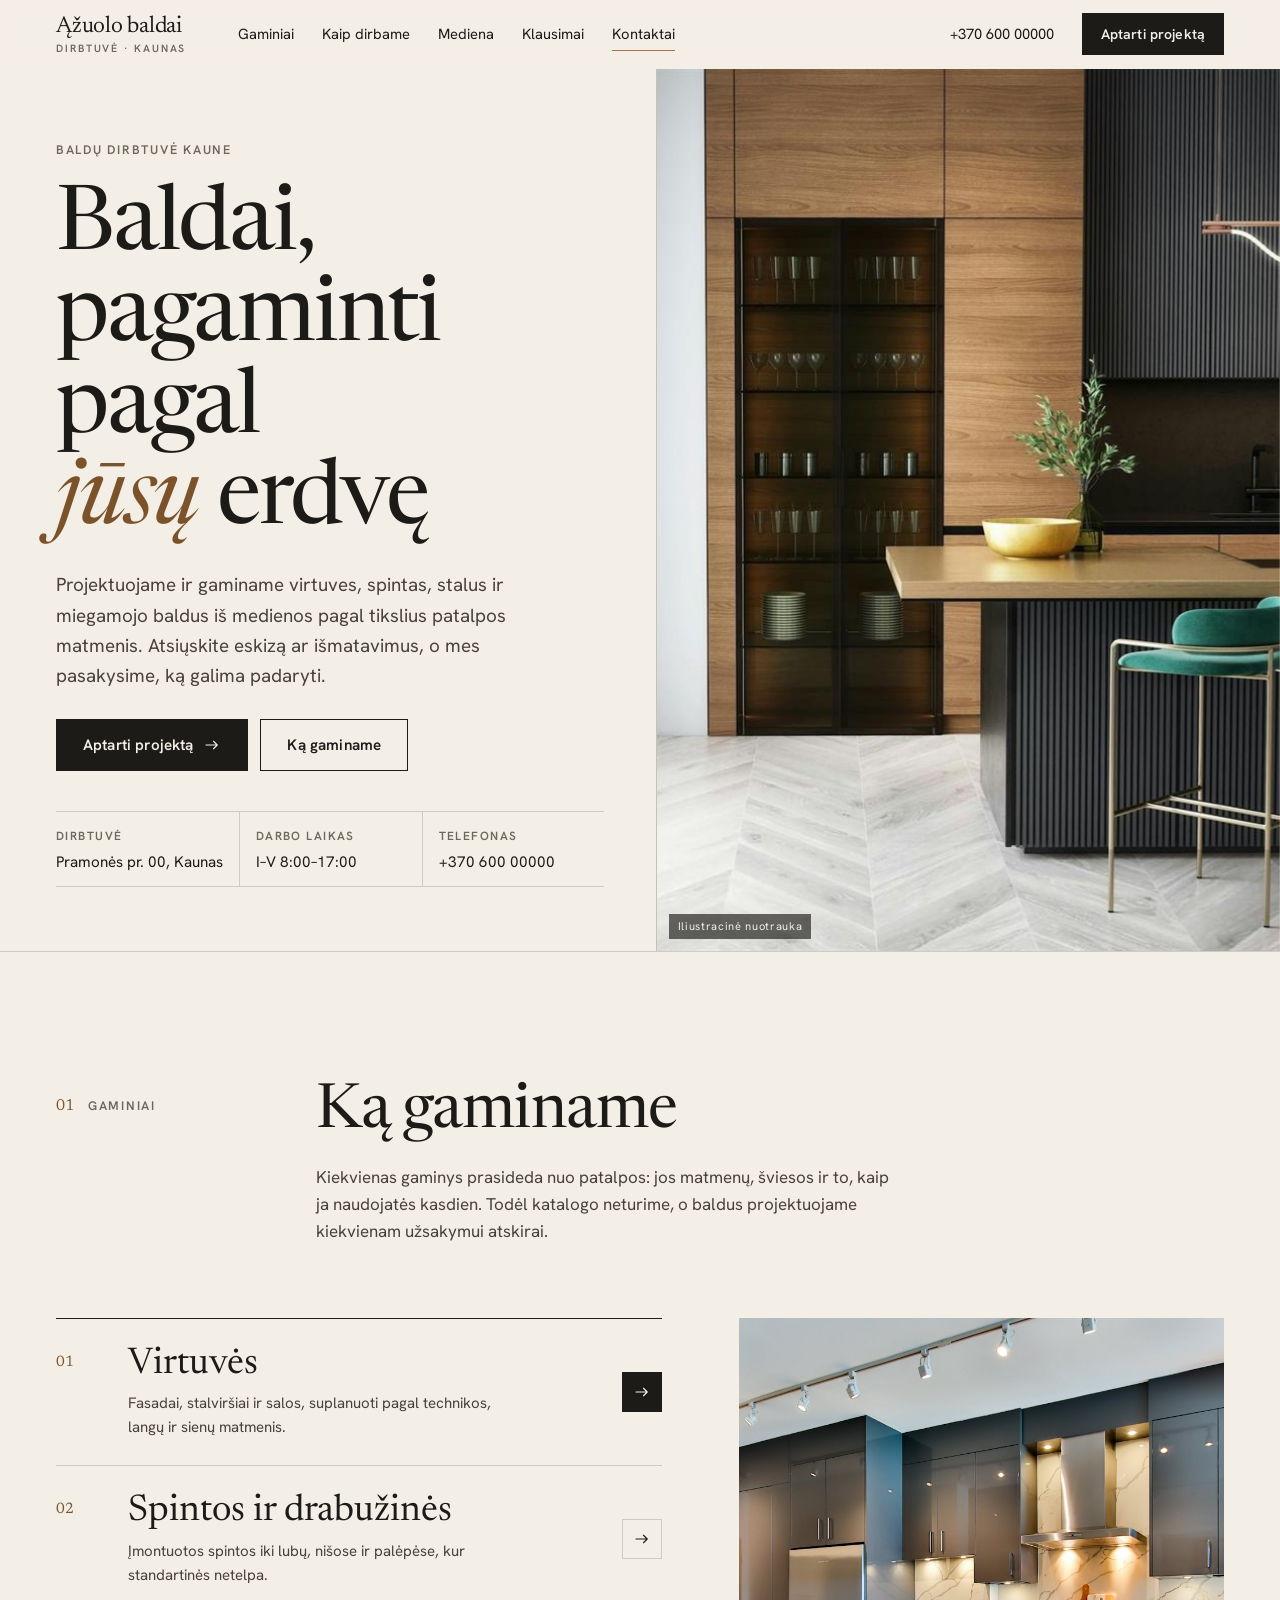
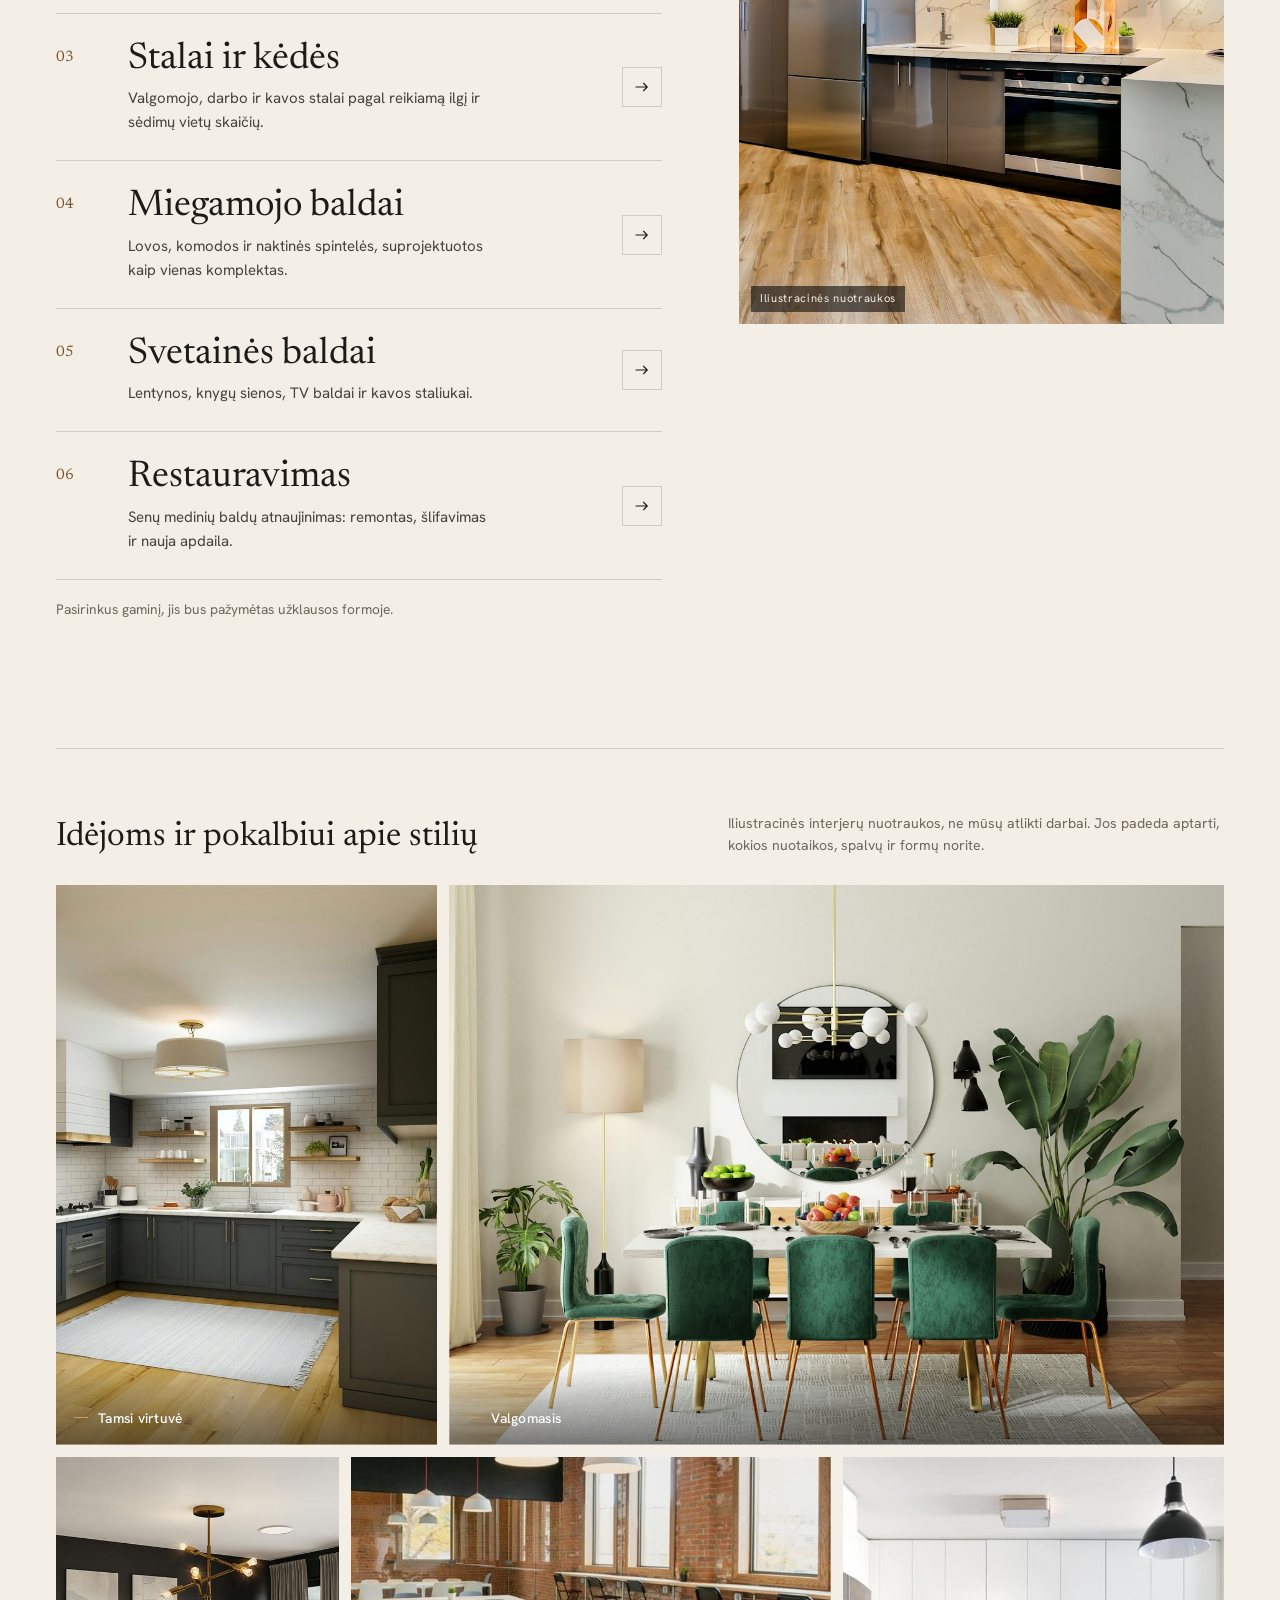
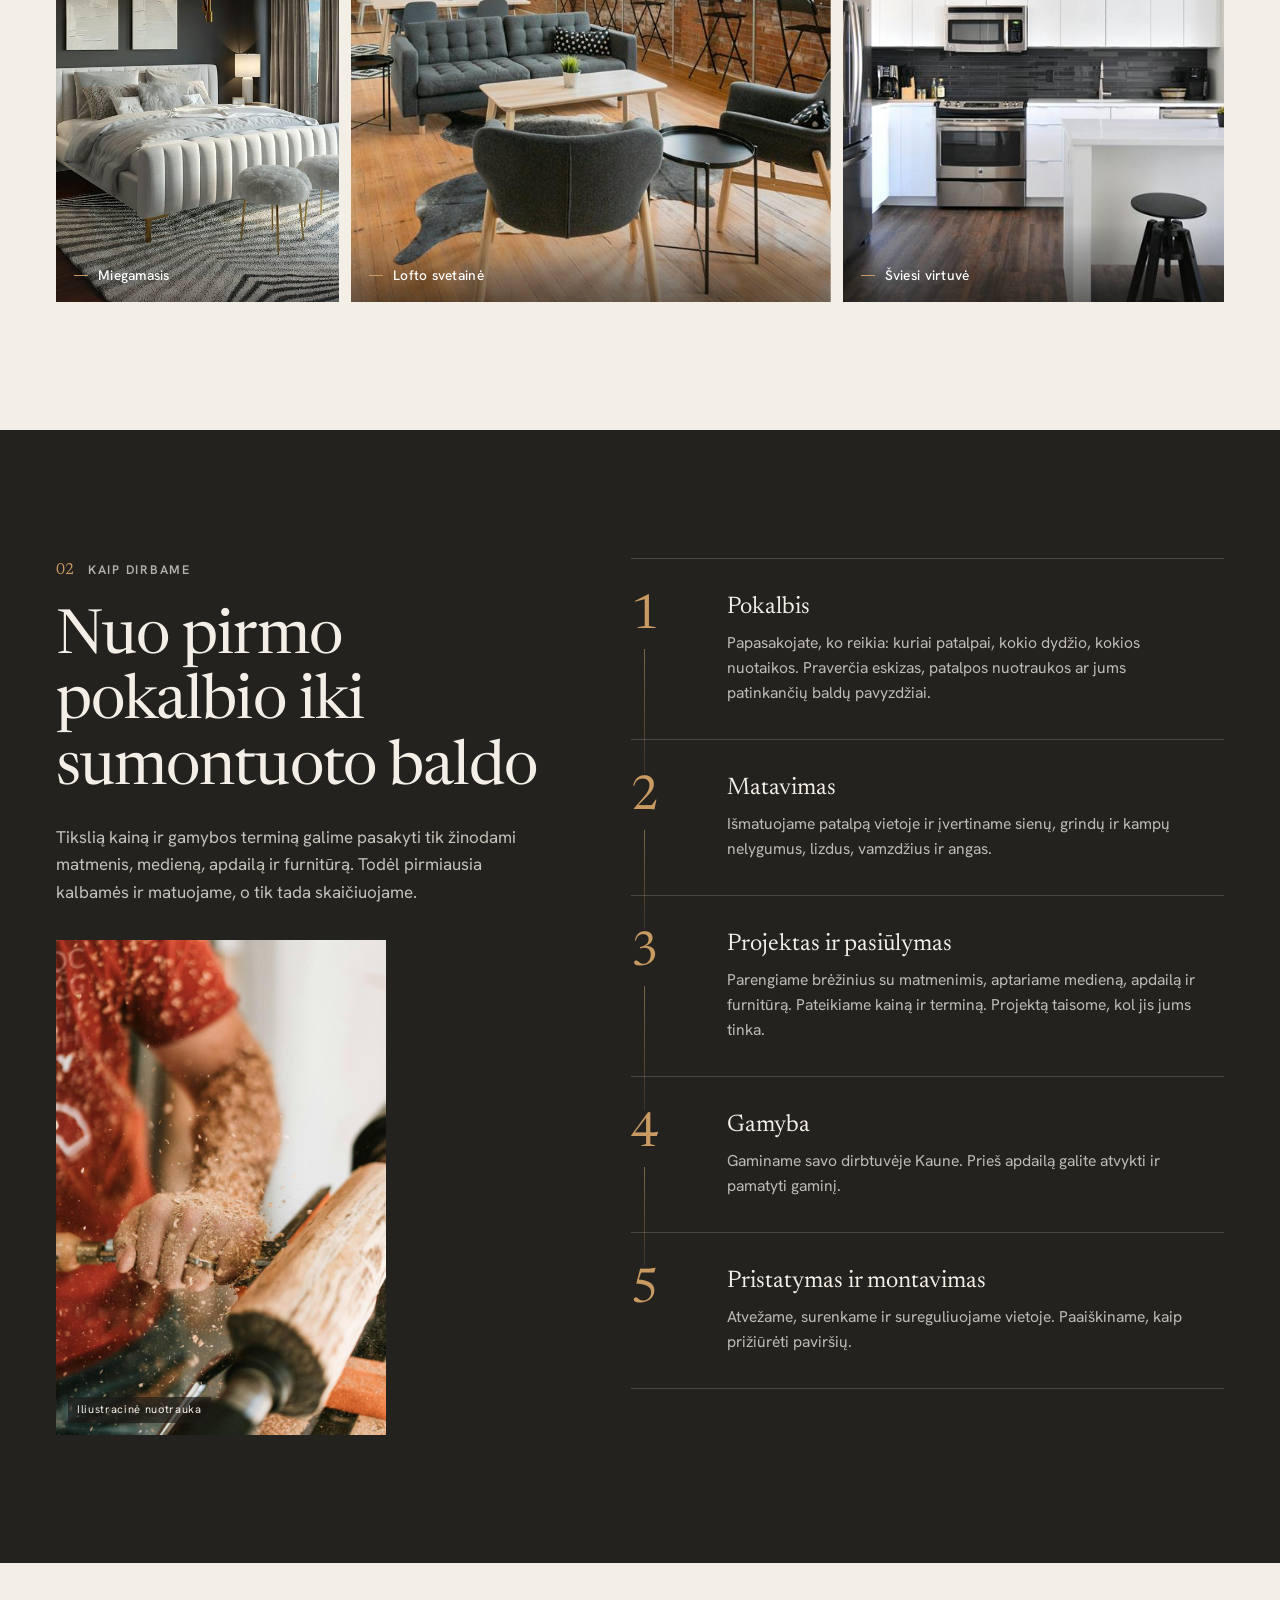
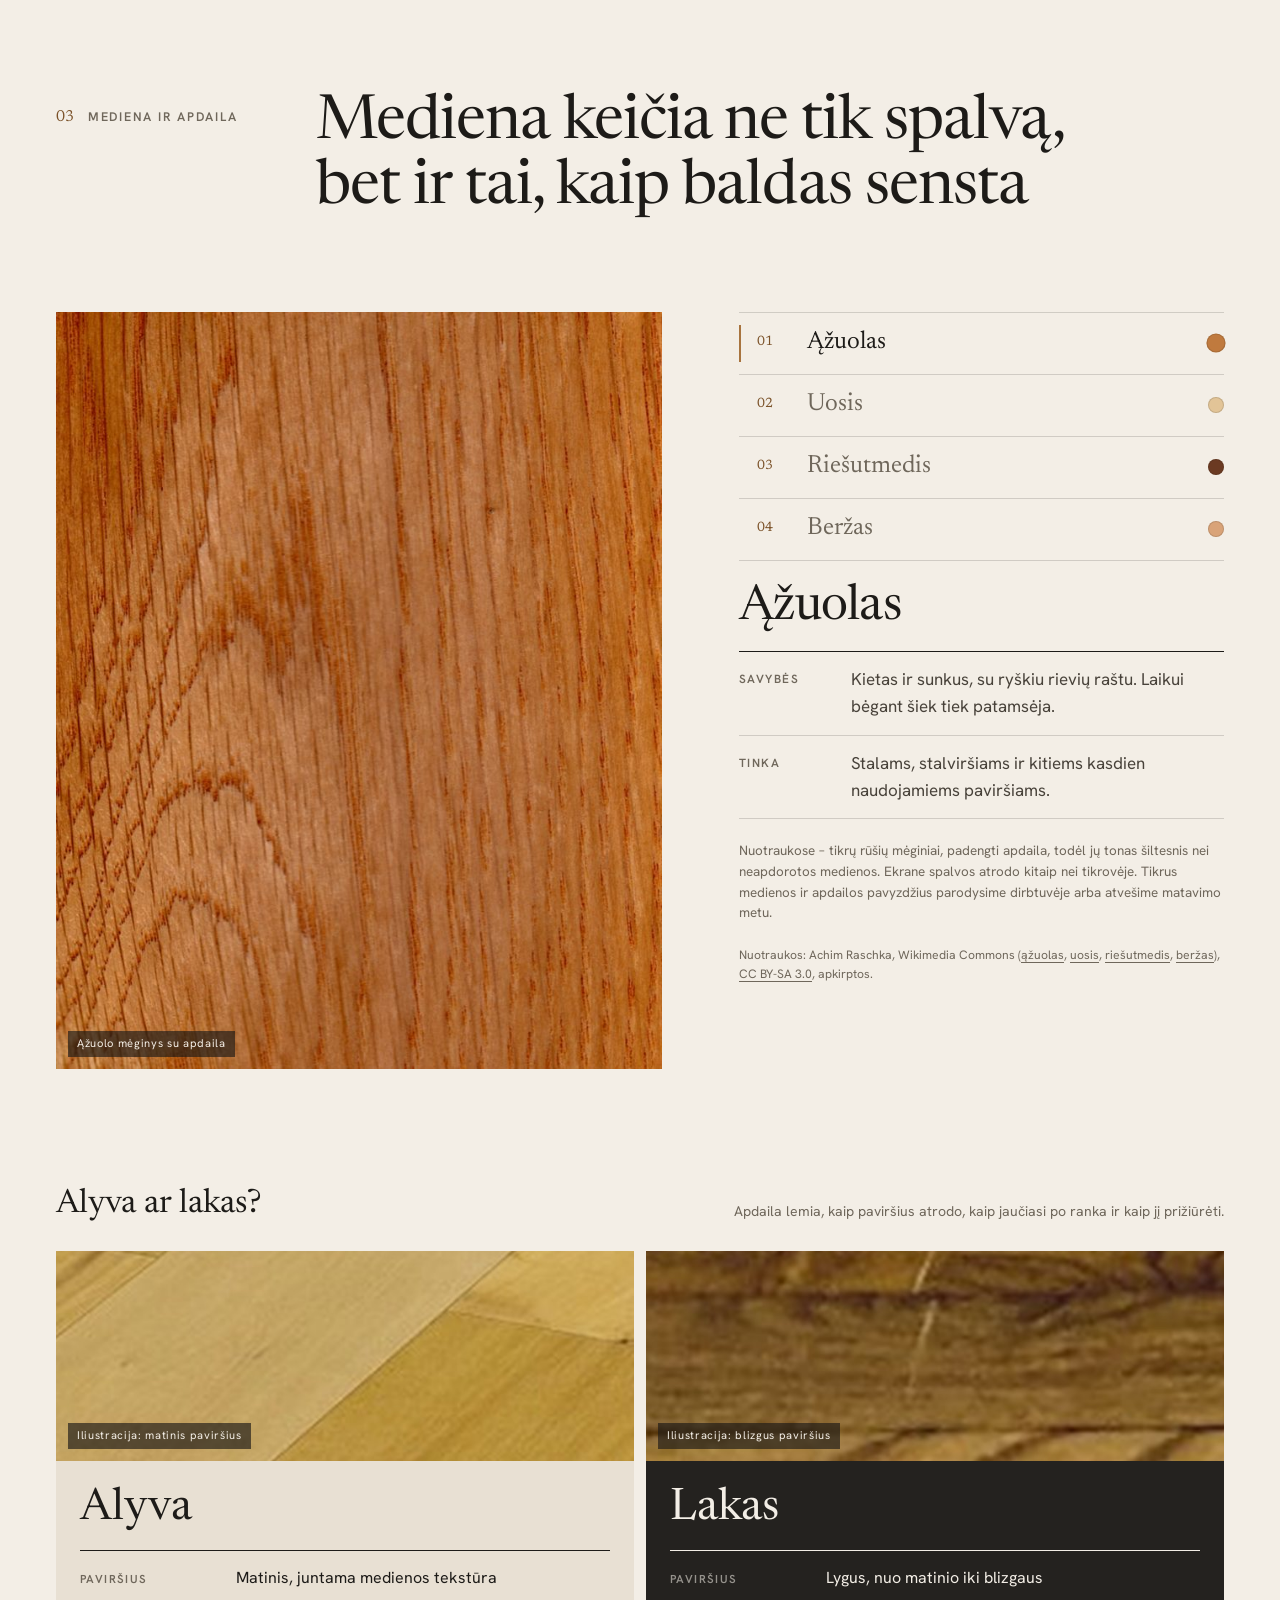
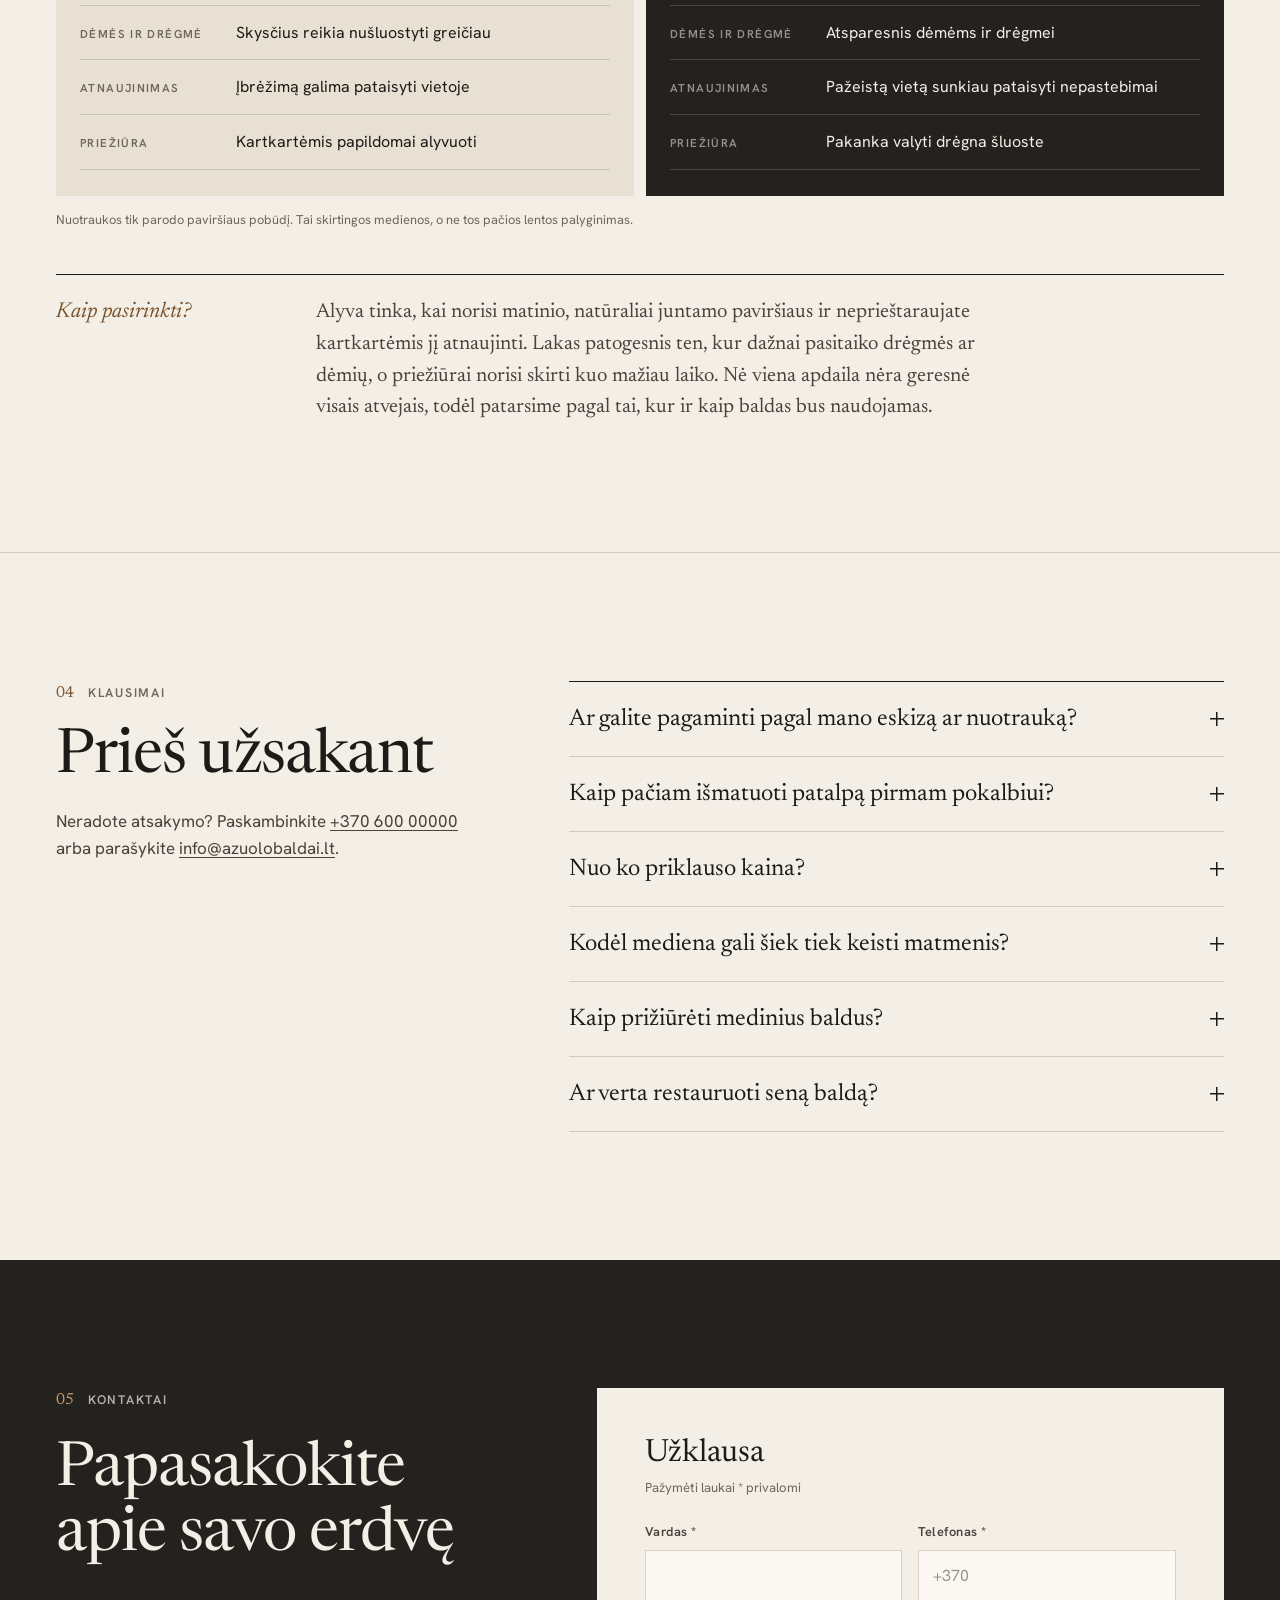
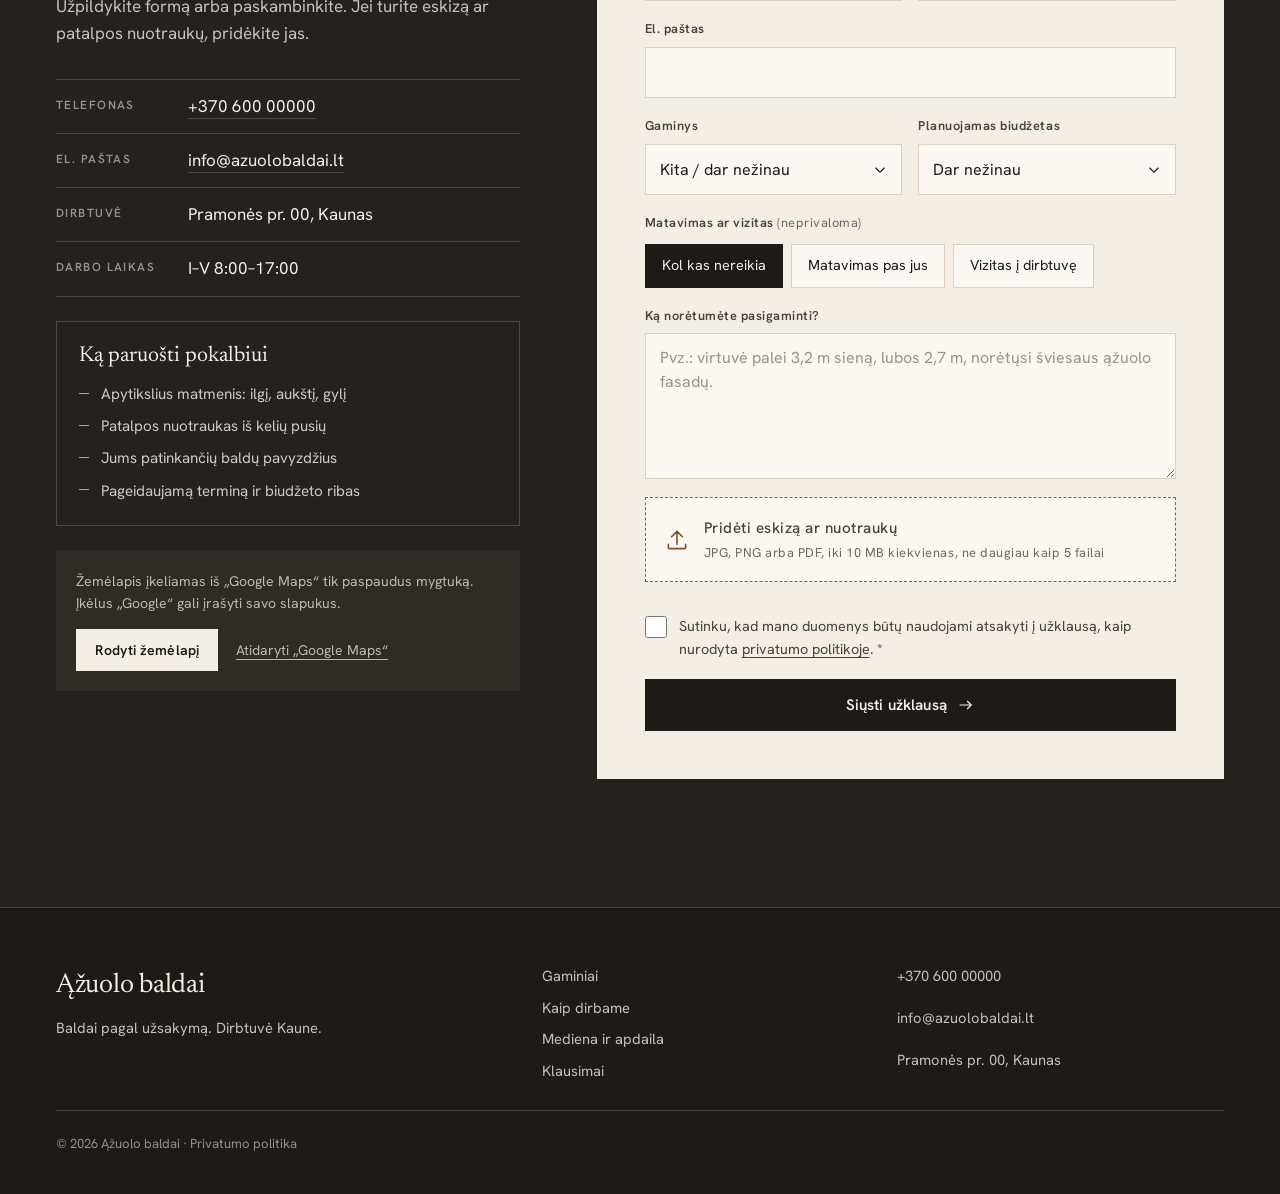
==== commit 2f931f15: "Alyva ar lakas: žemesni vaizdai, švelnus priartėjimas, patarimas kaip rinktis - Kompiuteryje vaizdas" ====
--- a/index.html
+++ b/index.html
@@ -319,7 +319,7 @@
           <section class="fpanel fpanel--oil" aria-labelledby="fp-oil">
             <figure class="fpanel__img">
               <img src="img/tekstura-sviesi-alyvuota.jpg" width="800" height="600" loading="lazy" decoding="async" alt="">
-              <figcaption>Iliustracija</figcaption>
+              <figcaption>Iliustracija: matinis paviršius</figcaption>
             </figure>
             <h4 class="fpanel__name" id="fp-oil">Alyva</h4>
             <dl class="fpanel__dl">
@@ -332,7 +332,7 @@
           <section class="fpanel fpanel--lacquer" aria-labelledby="fp-lacquer">
             <figure class="fpanel__img">
               <img src="img/tekstura-lakuota.jpg" width="800" height="600" loading="lazy" decoding="async" alt="">
-              <figcaption>Iliustracija</figcaption>
+              <figcaption>Iliustracija: blizgus paviršius</figcaption>
             </figure>
             <h4 class="fpanel__name" id="fp-lacquer">Lakas</h4>
             <dl class="fpanel__dl">
@@ -342,6 +342,12 @@
               <div><dt>Priežiūra</dt><dd>Pakanka valyti drėgna šluoste</dd></div>
             </dl>
           </section>
+        </div>
+        <p class="finishx__imgnote">Nuotraukos tik parodo paviršiaus pobūdį. Tai skirtingos medienos, o ne tos pačios lentos palyginimas.</p>
+
+        <div class="finishx__guide">
+          <h4 class="finishx__guide-h">Kaip pasirinkti?</h4>
+          <p>Alyva tinka, kai norisi matinio, natūraliai juntamo paviršiaus ir neprieštaraujate kartkartėmis jį atnaujinti. Lakas patogesnis ten, kur dažnai pasitaiko drėgmės ar dėmių, o priežiūrai norisi skirti kuo mažiau laiko. Nė viena apdaila nėra geresnė visais atvejais, todėl patarsime pagal tai, kur ir kaip baldas bus naudojamas.</p>
         </div>
       </div>
     </div>
--- a/styles.css
+++ b/styles.css
@@ -435,7 +435,19 @@
 .fpanel { display: grid; align-content: start; background: var(--paper-2); }
 .fpanel--lacquer { background: var(--char); color: var(--paper); }
 .fpanel__img { position: relative; margin: 0; aspect-ratio: 16 / 7; overflow: hidden; }
-.fpanel__img img { width: 100%; height: 100%; object-fit: cover; }
+.fpanel__img img { width: 100%; height: 100%; object-fit: cover; object-position: 50% 50%; }
+/* kompiuteryje vaizdas ~17 % žemesnis (16:7 → 11:4), kad skydeliuose dominuotų palyginimas */
+@media (min-width: 900px) { .fpanel__img { aspect-ratio: 11 / 4; } }
+/* švelnus priartėjimas tik pelei ir tik jei lankytojas neprašė mažinti judesio */
+@media (hover: hover) and (min-width: 900px) and (prefers-reduced-motion: no-preference) {
+  .fpanel__img img { transition: transform .35s var(--ease-out); }
+  .fpanel:hover .fpanel__img img { transform: scale(1.03); }
+}
+.finishx__imgnote { margin-top: 14px; font-size: .8rem; color: var(--muted); }
+.finishx__guide { display: grid; gap: 10px; margin-top: clamp(28px, 4vw, 44px); padding-top: 22px; border-top: 1px solid var(--ink); }
+.finishx__guide-h { font-family: var(--serif); font-style: italic; font-size: 1.35rem; line-height: 1.2; color: var(--oak-deep); }
+.finishx__guide p { font-family: var(--serif); font-size: clamp(1.08rem, 1rem + .35vw, 1.28rem); line-height: 1.55; color: var(--ink-2); max-width: 62ch; }
+@media (min-width: 900px) { .finishx__guide { grid-template-columns: 220px minmax(0, 1fr); column-gap: 40px; } .finishx__guide-h { padding-top: 3px; } }
 .fpanel__name { font-family: var(--serif); font-size: clamp(2rem, 1.6rem + 1.6vw, 2.8rem); line-height: 1; padding: 26px 24px 18px; }
 .fpanel__dl { margin: 0 24px 26px; border-top: 1px solid currentColor; }
 .fpanel__dl div { display: grid; gap: 4px; padding: 14px 0; border-bottom: 1px solid var(--line); }
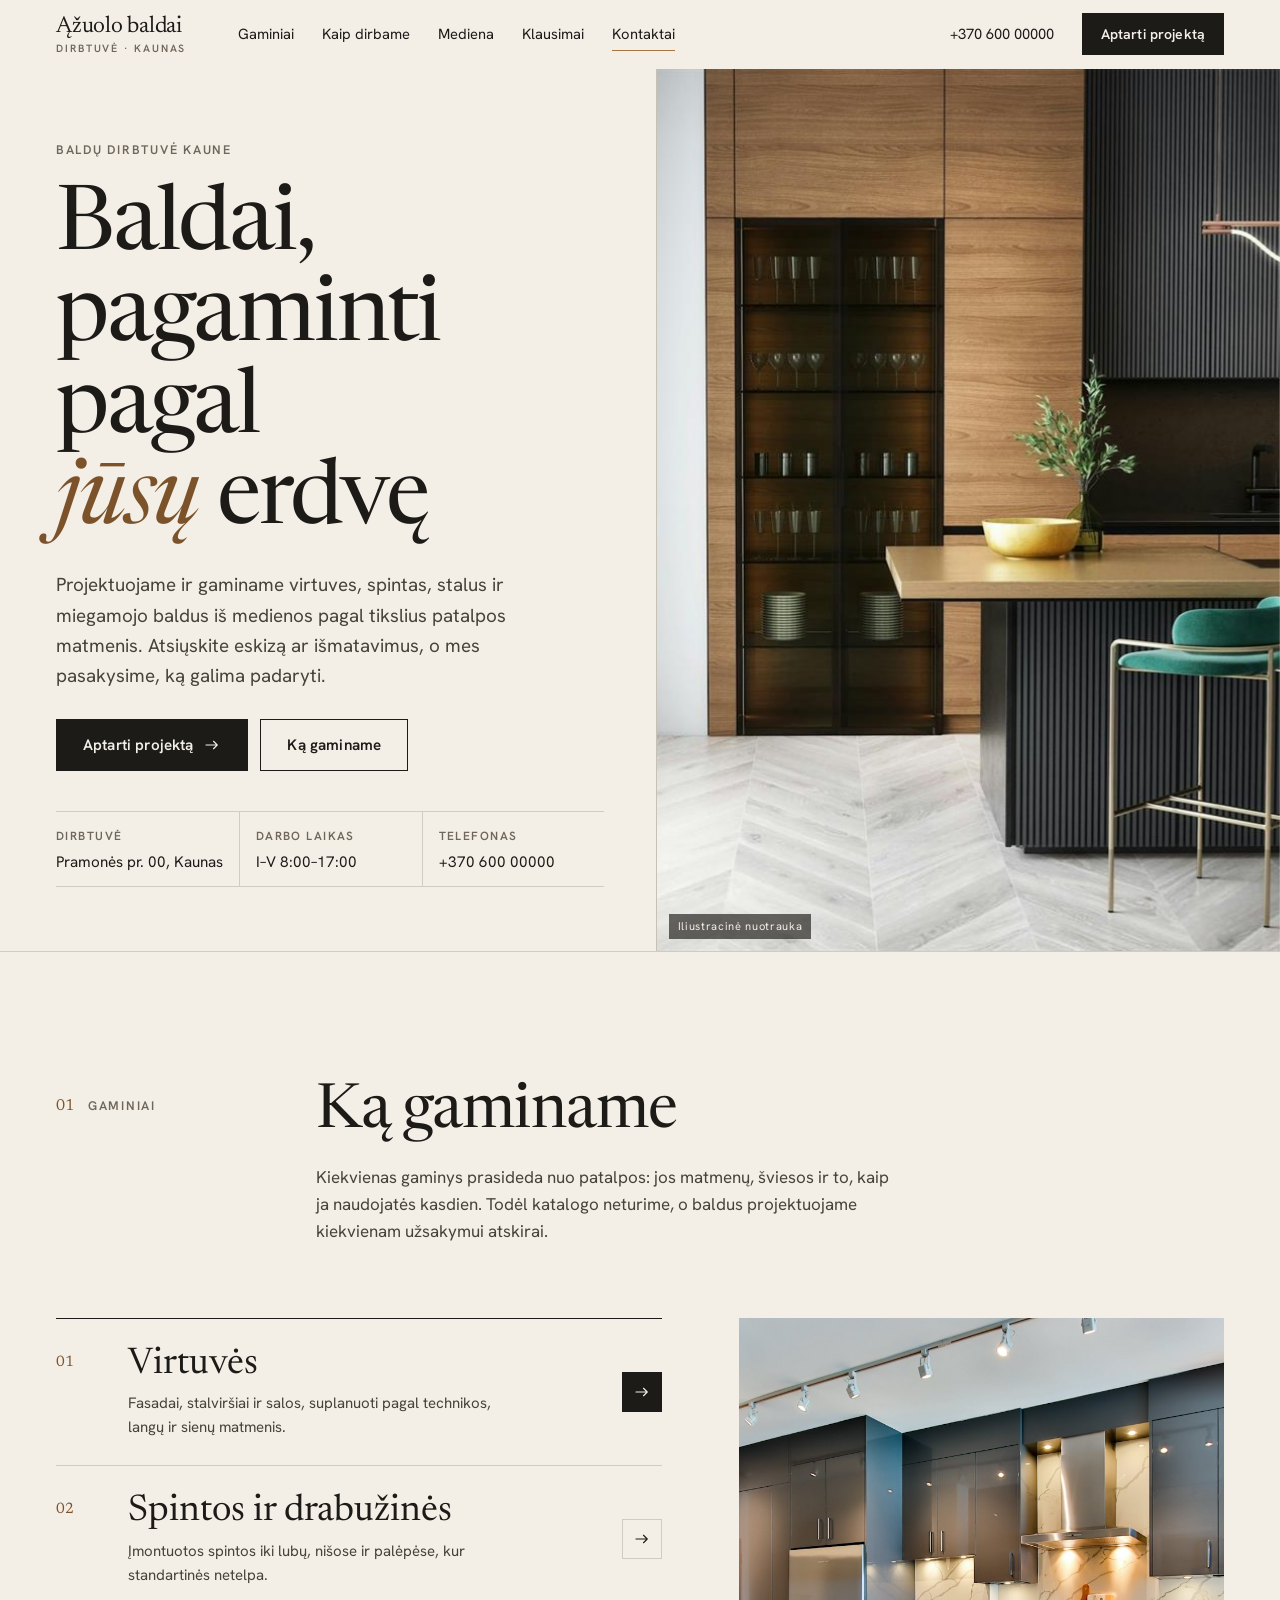
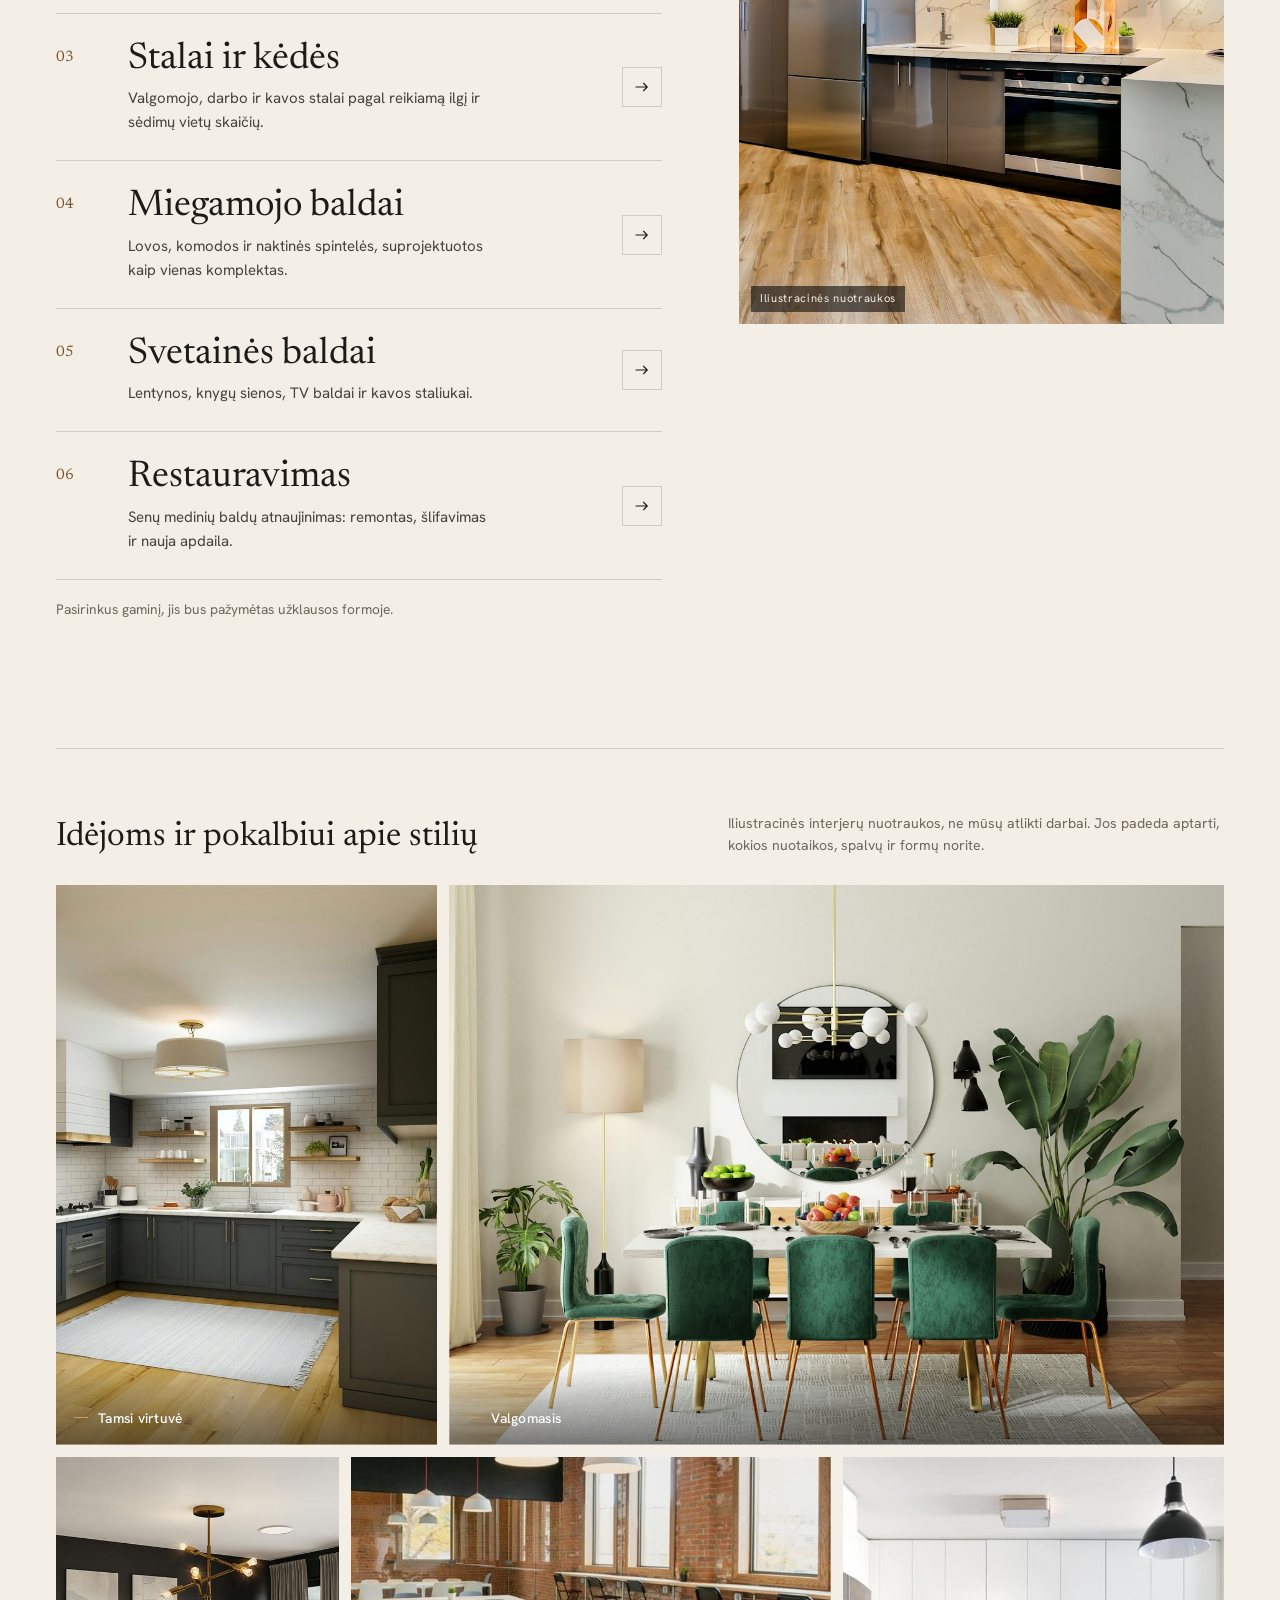
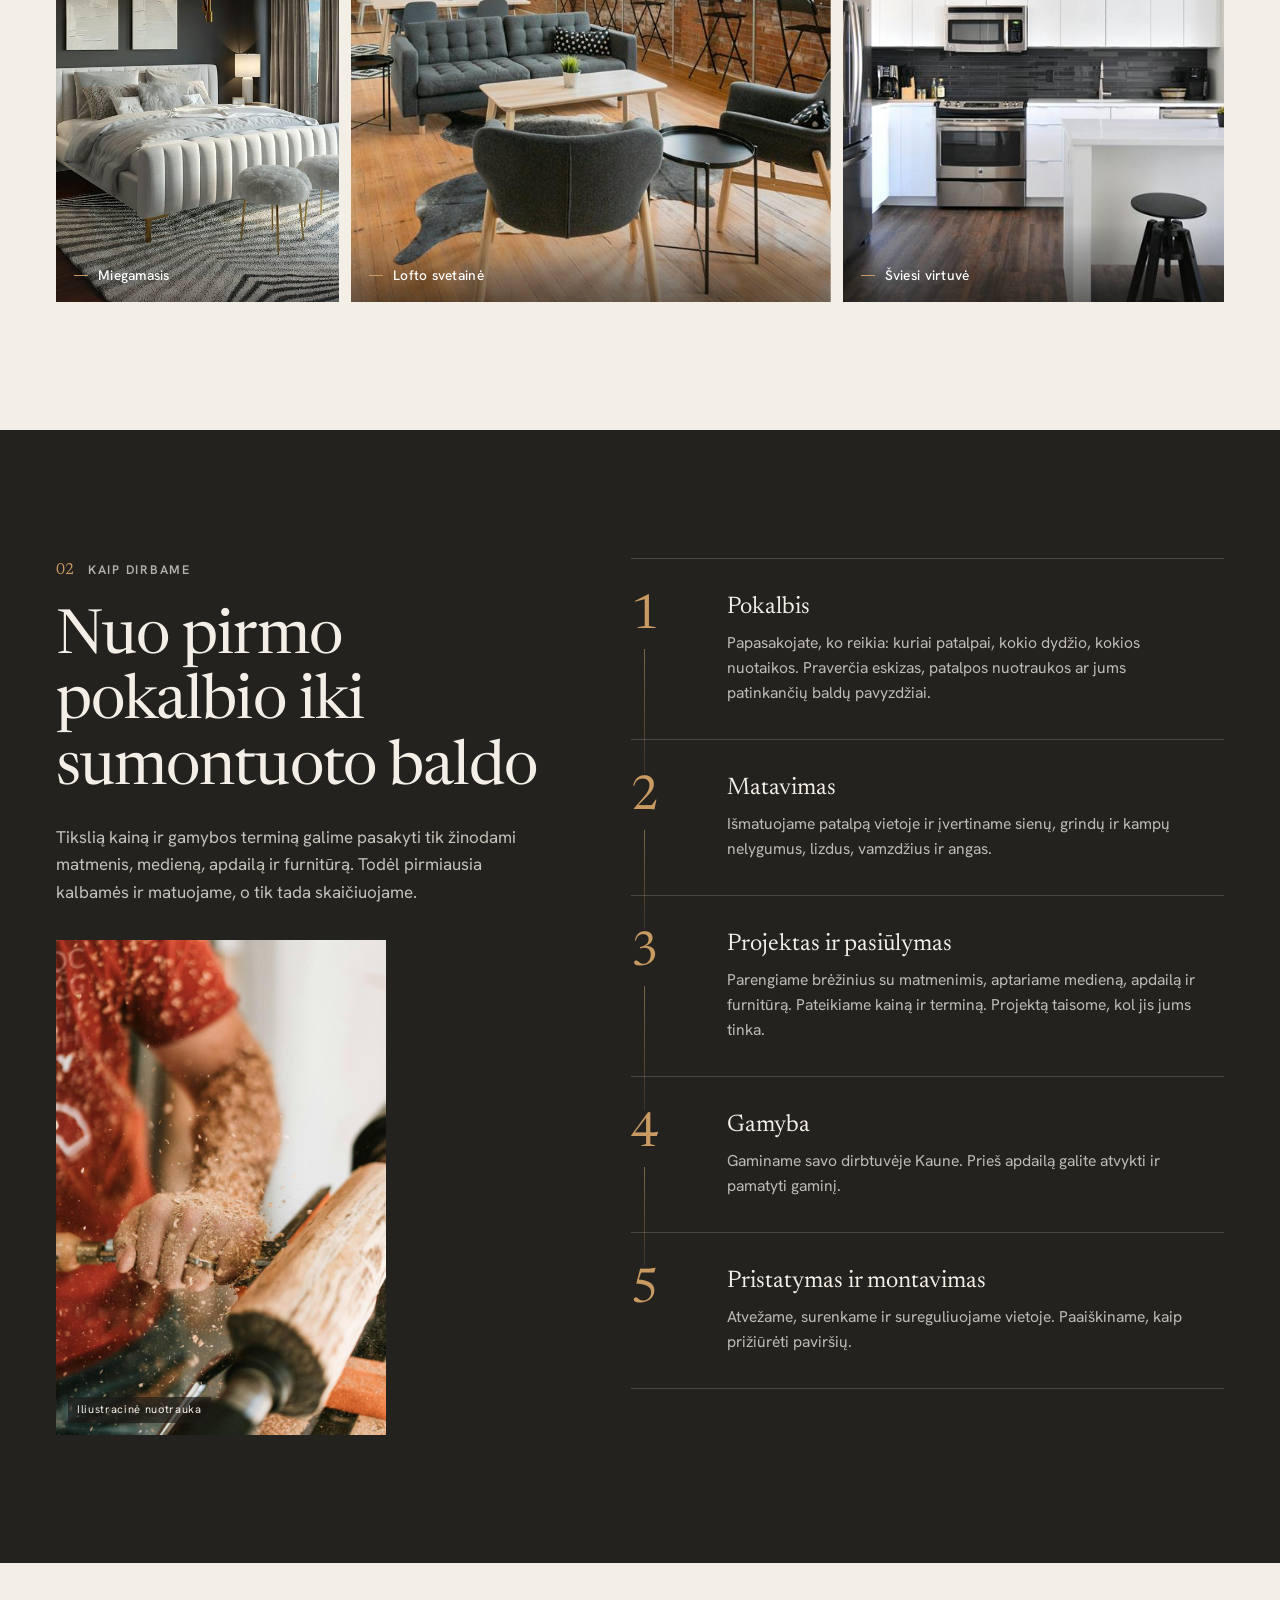
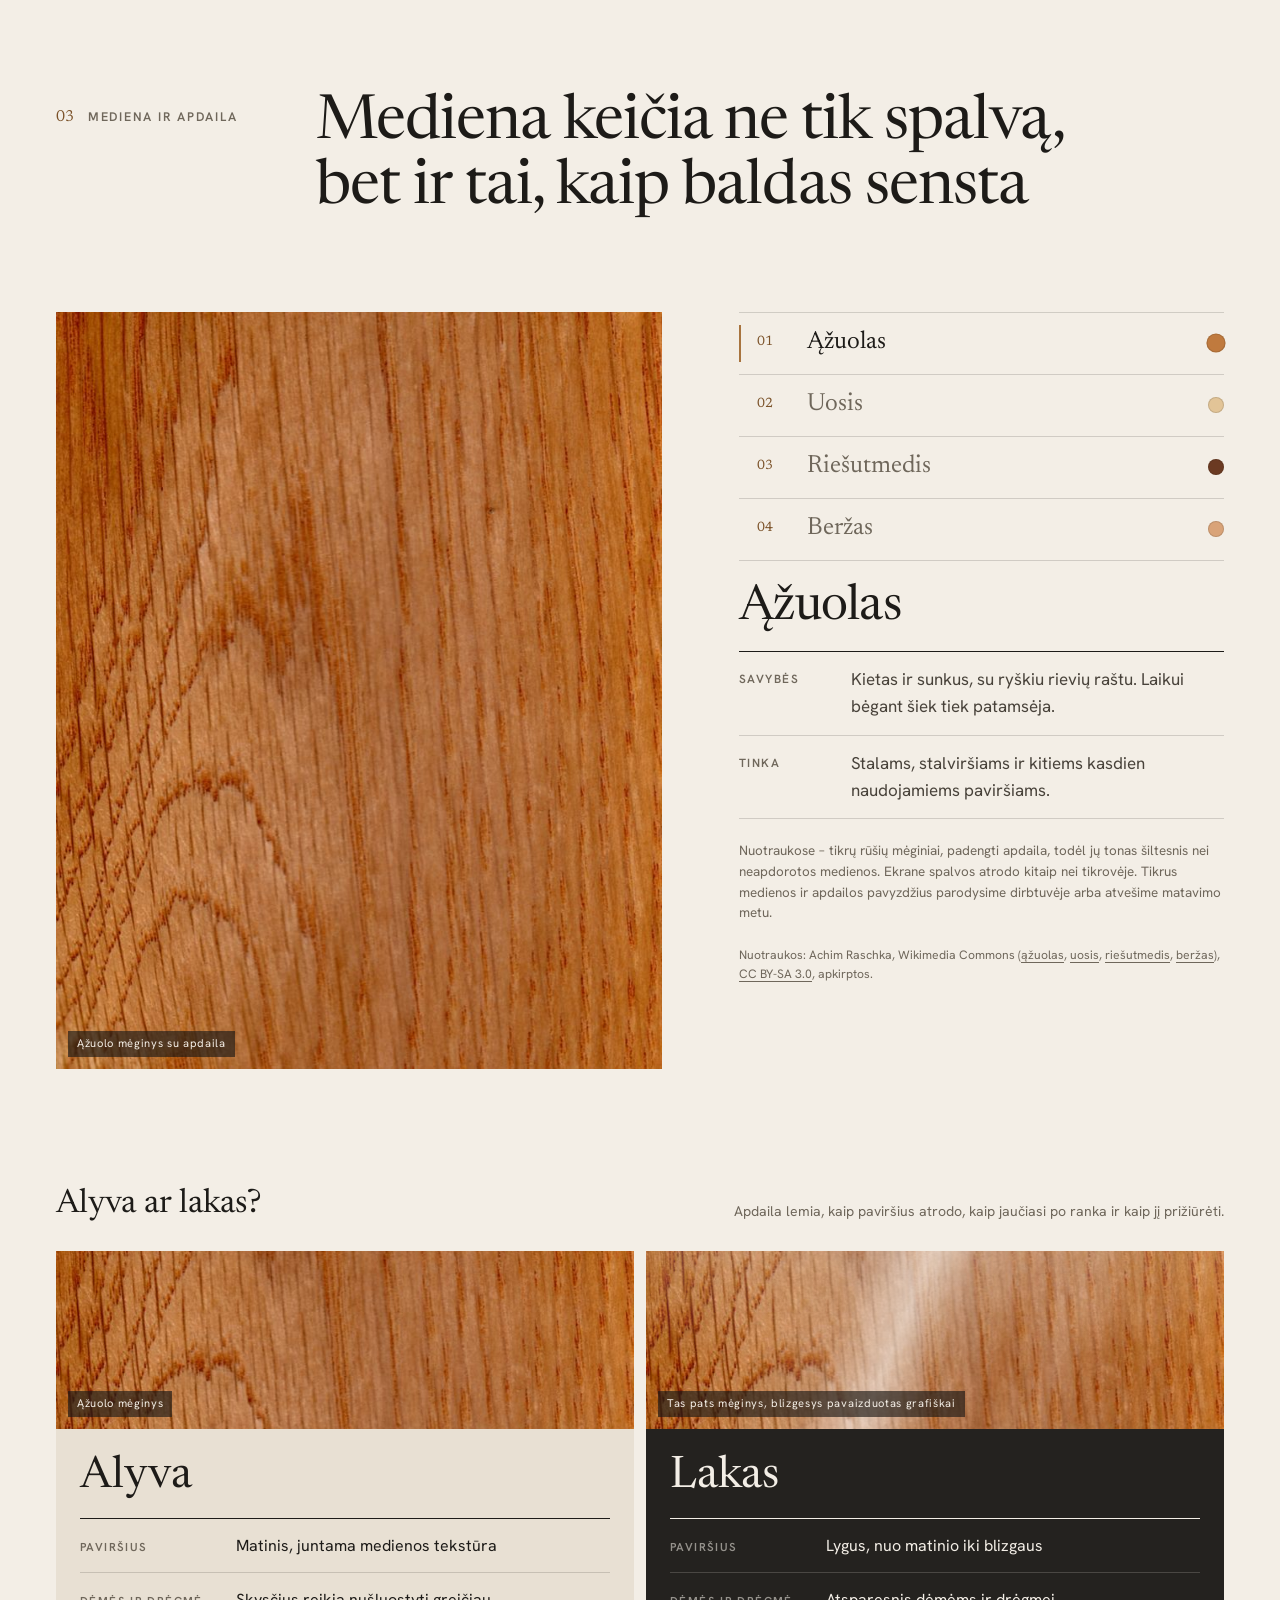
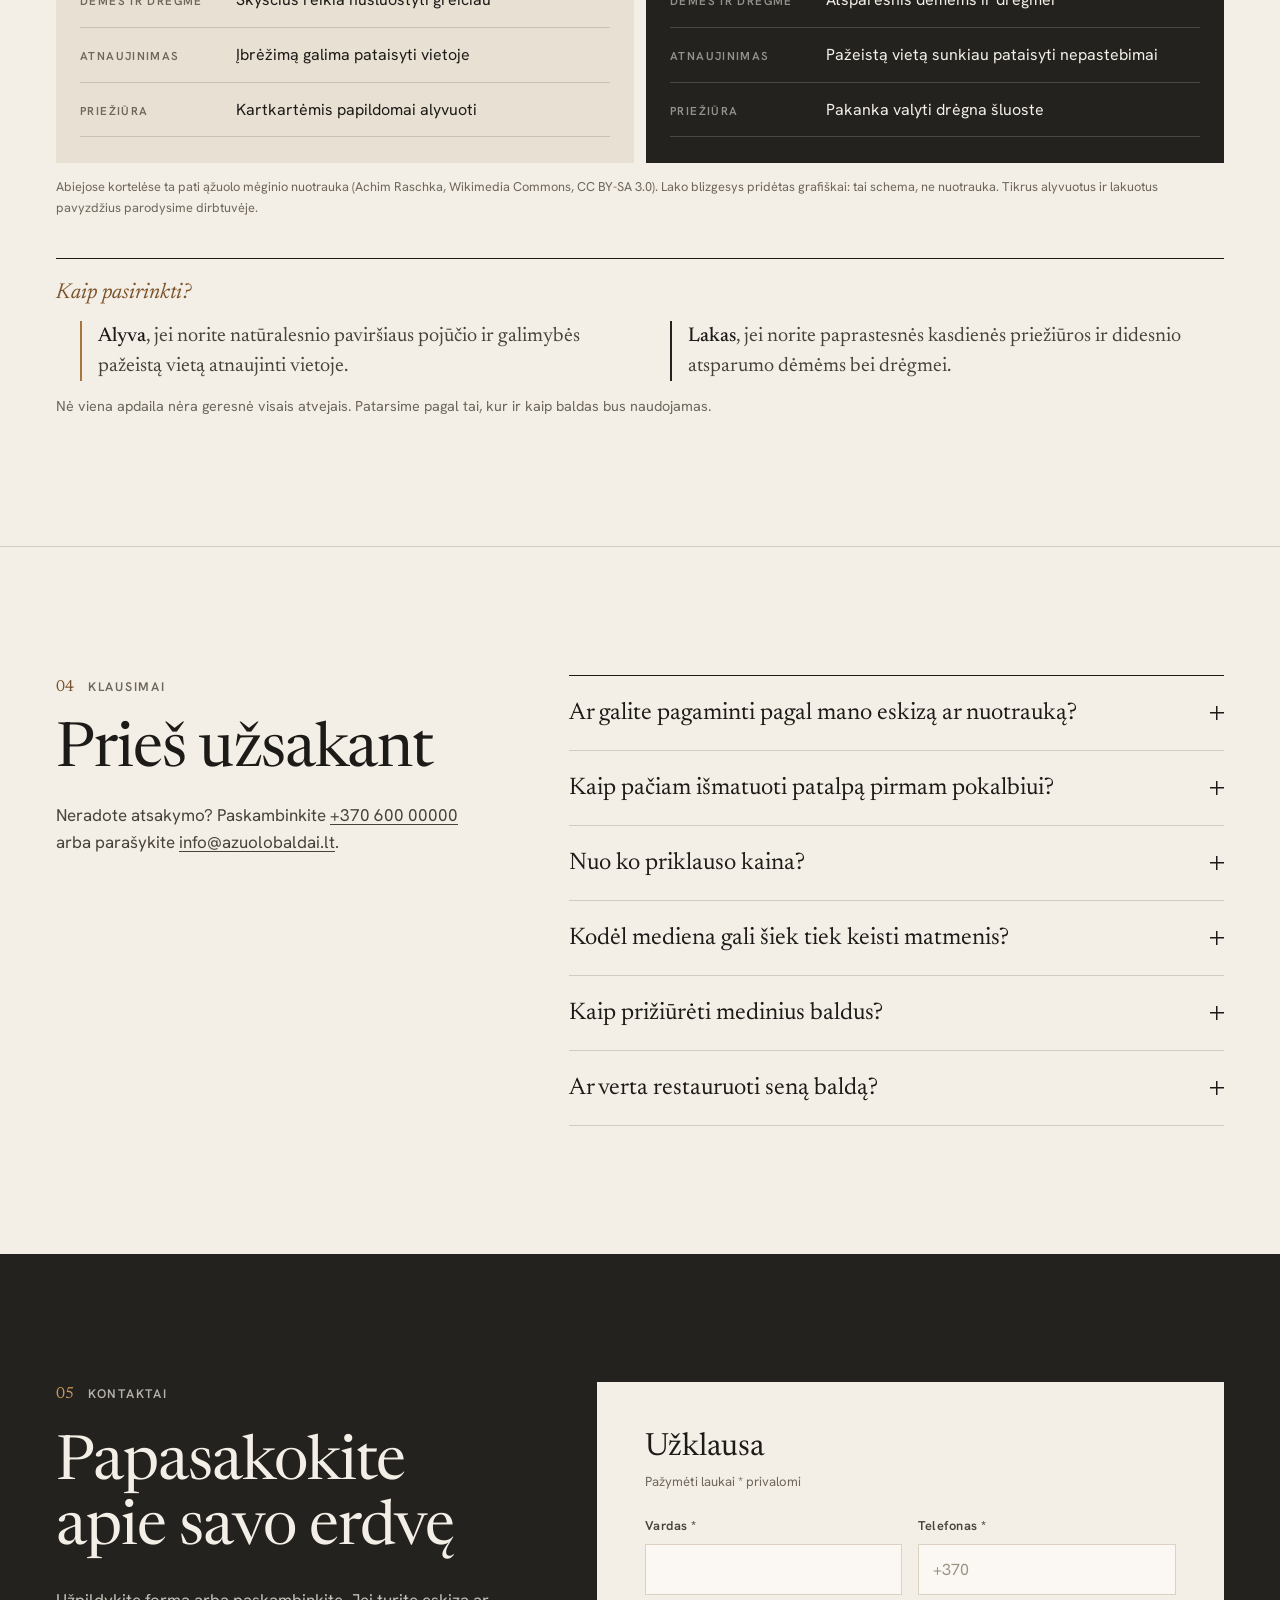
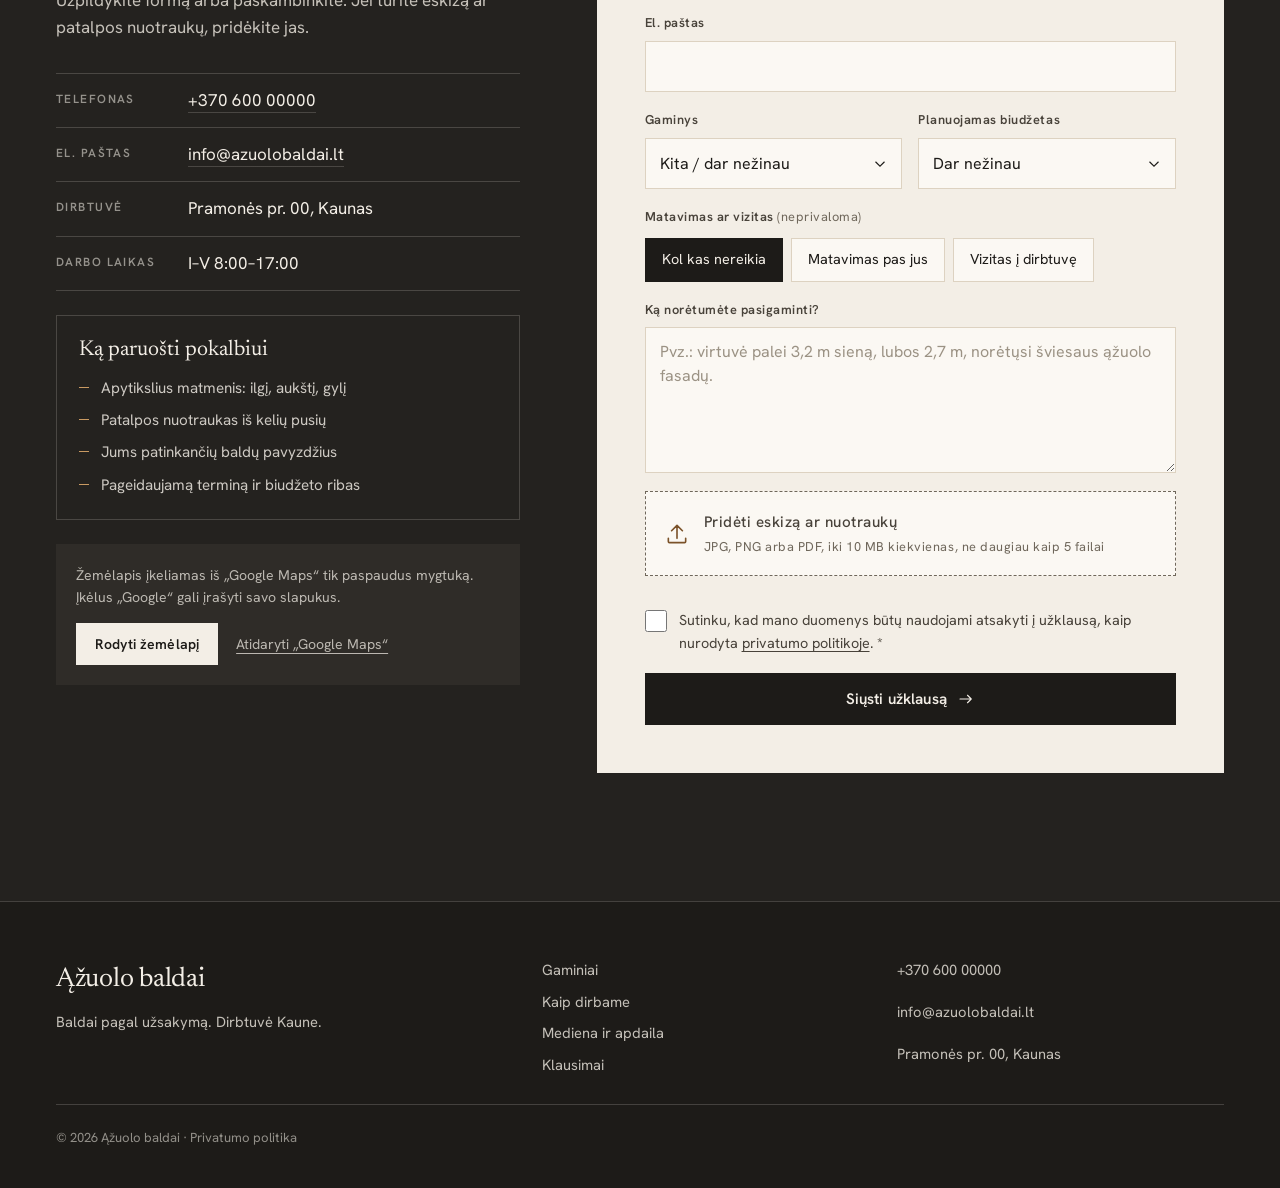
==== commit 8ec12a31: "Alyva ar lakas: ta pati ąžuolo nuotrauka abiejose kortelėse, žemesni vaizdai, aiški rekomendacija - " ====
--- a/index.html
+++ b/index.html
@@ -317,9 +317,10 @@
         </div>
         <div class="finishx__grid">
           <section class="fpanel fpanel--oil" aria-labelledby="fp-oil">
+            <!-- Abiejose kortelėse ta pati ąžuolo mėginio nuotrauka (A. Raschka, CC BY-SA 3.0), kad būtų lyginama ta pati mediena -->
             <figure class="fpanel__img">
-              <img src="img/tekstura-sviesi-alyvuota.jpg" width="800" height="600" loading="lazy" decoding="async" alt="">
-              <figcaption>Iliustracija: matinis paviršius</figcaption>
+              <img src="img/mediena-azuolas-720.jpg" srcset="img/mediena-azuolas-720.jpg 720w, img/mediena-azuolas.jpg 1080w" sizes="(max-width: 899px) 100vw, 50vw" width="1080" height="1350" loading="lazy" decoding="async" alt="">
+              <figcaption>Ąžuolo mėginys</figcaption>
             </figure>
             <h4 class="fpanel__name" id="fp-oil">Alyva</h4>
             <dl class="fpanel__dl">
@@ -330,9 +331,9 @@
             </dl>
           </section>
           <section class="fpanel fpanel--lacquer" aria-labelledby="fp-lacquer">
-            <figure class="fpanel__img">
-              <img src="img/tekstura-lakuota.jpg" width="800" height="600" loading="lazy" decoding="async" alt="">
-              <figcaption>Iliustracija: blizgus paviršius</figcaption>
+            <figure class="fpanel__img fpanel__img--gloss">
+              <img src="img/mediena-azuolas-720.jpg" srcset="img/mediena-azuolas-720.jpg 720w, img/mediena-azuolas.jpg 1080w" sizes="(max-width: 899px) 100vw, 50vw" width="1080" height="1350" loading="lazy" decoding="async" alt="">
+              <figcaption>Tas pats mėginys, blizgesys pavaizduotas grafiškai</figcaption>
             </figure>
             <h4 class="fpanel__name" id="fp-lacquer">Lakas</h4>
             <dl class="fpanel__dl">
@@ -343,11 +344,15 @@
             </dl>
           </section>
         </div>
-        <p class="finishx__imgnote">Nuotraukos tik parodo paviršiaus pobūdį. Tai skirtingos medienos, o ne tos pačios lentos palyginimas.</p>
+        <p class="finishx__imgnote">Abiejose kortelėse ta pati ąžuolo mėginio nuotrauka (Achim Raschka, Wikimedia Commons, CC BY-SA 3.0). Lako blizgesys pridėtas grafiškai: tai schema, ne nuotrauka. Tikrus alyvuotus ir lakuotus pavyzdžius parodysime dirbtuvėje.</p>
 
         <div class="finishx__guide">
           <h4 class="finishx__guide-h">Kaip pasirinkti?</h4>
-          <p>Alyva tinka, kai norisi matinio, natūraliai juntamo paviršiaus ir neprieštaraujate kartkartėmis jį atnaujinti. Lakas patogesnis ten, kur dažnai pasitaiko drėgmės ar dėmių, o priežiūrai norisi skirti kuo mažiau laiko. Nė viena apdaila nėra geresnė visais atvejais, todėl patarsime pagal tai, kur ir kaip baldas bus naudojamas.</p>
+          <ul class="finishx__picks">
+            <li><strong>Alyva</strong>, jei norite natūralesnio paviršiaus pojūčio ir galimybės pažeistą vietą atnaujinti vietoje.</li>
+            <li><strong>Lakas</strong>, jei norite paprastesnės kasdienės priežiūros ir didesnio atsparumo dėmėms bei drėgmei.</li>
+          </ul>
+          <p class="finishx__guide-note">Nė viena apdaila nėra geresnė visais atvejais. Patarsime pagal tai, kur ir kaip baldas bus naudojamas.</p>
         </div>
       </div>
     </div>
--- a/styles.css
+++ b/styles.css
@@ -434,20 +434,36 @@
 .finishx__grid { display: grid; gap: 12px; }
 .fpanel { display: grid; align-content: start; background: var(--paper-2); }
 .fpanel--lacquer { background: var(--char); color: var(--paper); }
-.fpanel__img { position: relative; margin: 0; aspect-ratio: 16 / 7; overflow: hidden; }
-.fpanel__img img { width: 100%; height: 100%; object-fit: cover; object-position: 50% 50%; }
-/* kompiuteryje vaizdas ~17 % žemesnis (16:7 → 11:4), kad skydeliuose dominuotų palyginimas */
-@media (min-width: 900px) { .fpanel__img { aspect-ratio: 11 / 4; } }
+/* žema juosta (telefone 8:3, kompiuteryje 13:4), kad palyginimas tilptų viename ekrane */
+.fpanel__img { position: relative; margin: 0; aspect-ratio: 8 / 3; overflow: hidden; }
+.fpanel__img img { width: 100%; height: 100%; object-fit: cover; object-position: 50% 62%; }
+@media (min-width: 900px) { .fpanel__img { aspect-ratio: 13 / 4; } }
+/* lako kortelė: tas pats vaizdas, o blizgesys pavaizduotas grafiškai (įstrižas atspindys ir šviesesnis viršus) */
+.fpanel__img--gloss::after {
+  content: ""; position: absolute; inset: 0; pointer-events: none;
+  background:
+    linear-gradient(112deg, rgba(255, 255, 255, 0) 20%, rgba(255, 255, 255, .16) 34%, rgba(255, 255, 255, .58) 44%, rgba(255, 255, 255, .16) 52%, rgba(255, 255, 255, 0) 62%, rgba(255, 255, 255, .12) 70%, rgba(255, 255, 255, 0) 76%),
+    linear-gradient(180deg, rgba(255, 255, 255, .2), rgba(255, 255, 255, 0) 60%);
+}
+.fpanel__img figcaption { z-index: 2; }
 /* švelnus priartėjimas tik pelei ir tik jei lankytojas neprašė mažinti judesio */
 @media (hover: hover) and (min-width: 900px) and (prefers-reduced-motion: no-preference) {
   .fpanel__img img { transition: transform .35s var(--ease-out); }
   .fpanel:hover .fpanel__img img { transform: scale(1.03); }
 }
 .finishx__imgnote { margin-top: 14px; font-size: .8rem; color: var(--muted); }
-.finishx__guide { display: grid; gap: 10px; margin-top: clamp(28px, 4vw, 44px); padding-top: 22px; border-top: 1px solid var(--ink); }
+.finishx__guide { display: grid; gap: 14px; margin-top: clamp(28px, 4vw, 40px); padding-top: 22px; border-top: 1px solid var(--ink); }
 .finishx__guide-h { font-family: var(--serif); font-style: italic; font-size: 1.35rem; line-height: 1.2; color: var(--oak-deep); }
-.finishx__guide p { font-family: var(--serif); font-size: clamp(1.08rem, 1rem + .35vw, 1.28rem); line-height: 1.55; color: var(--ink-2); max-width: 62ch; }
-@media (min-width: 900px) { .finishx__guide { grid-template-columns: 220px minmax(0, 1fr); column-gap: 40px; } .finishx__guide-h { padding-top: 3px; } }
+/* rekomendacijos sulygiuotos po atitinkamomis kortelėmis */
+.finishx__picks { display: grid; gap: 12px; }
+.finishx__picks li { font-family: var(--serif); font-size: clamp(1.08rem, 1rem + .35vw, 1.25rem); line-height: 1.5; color: var(--ink-2); padding-left: 16px; border-left: 2px solid var(--oak); }
+.finishx__picks li + li { border-left-color: var(--char); }
+.finishx__picks strong { font-weight: 500; color: var(--ink); }
+.finishx__guide-note { font-size: .9rem; color: var(--muted); }
+@media (min-width: 900px) {
+  .finishx__picks { grid-template-columns: 1fr 1fr; column-gap: 12px; }
+  .finishx__picks li { margin: 0 24px; }
+}
 .fpanel__name { font-family: var(--serif); font-size: clamp(2rem, 1.6rem + 1.6vw, 2.8rem); line-height: 1; padding: 26px 24px 18px; }
 .fpanel__dl { margin: 0 24px 26px; border-top: 1px solid currentColor; }
 .fpanel__dl div { display: grid; gap: 4px; padding: 14px 0; border-bottom: 1px solid var(--line); }
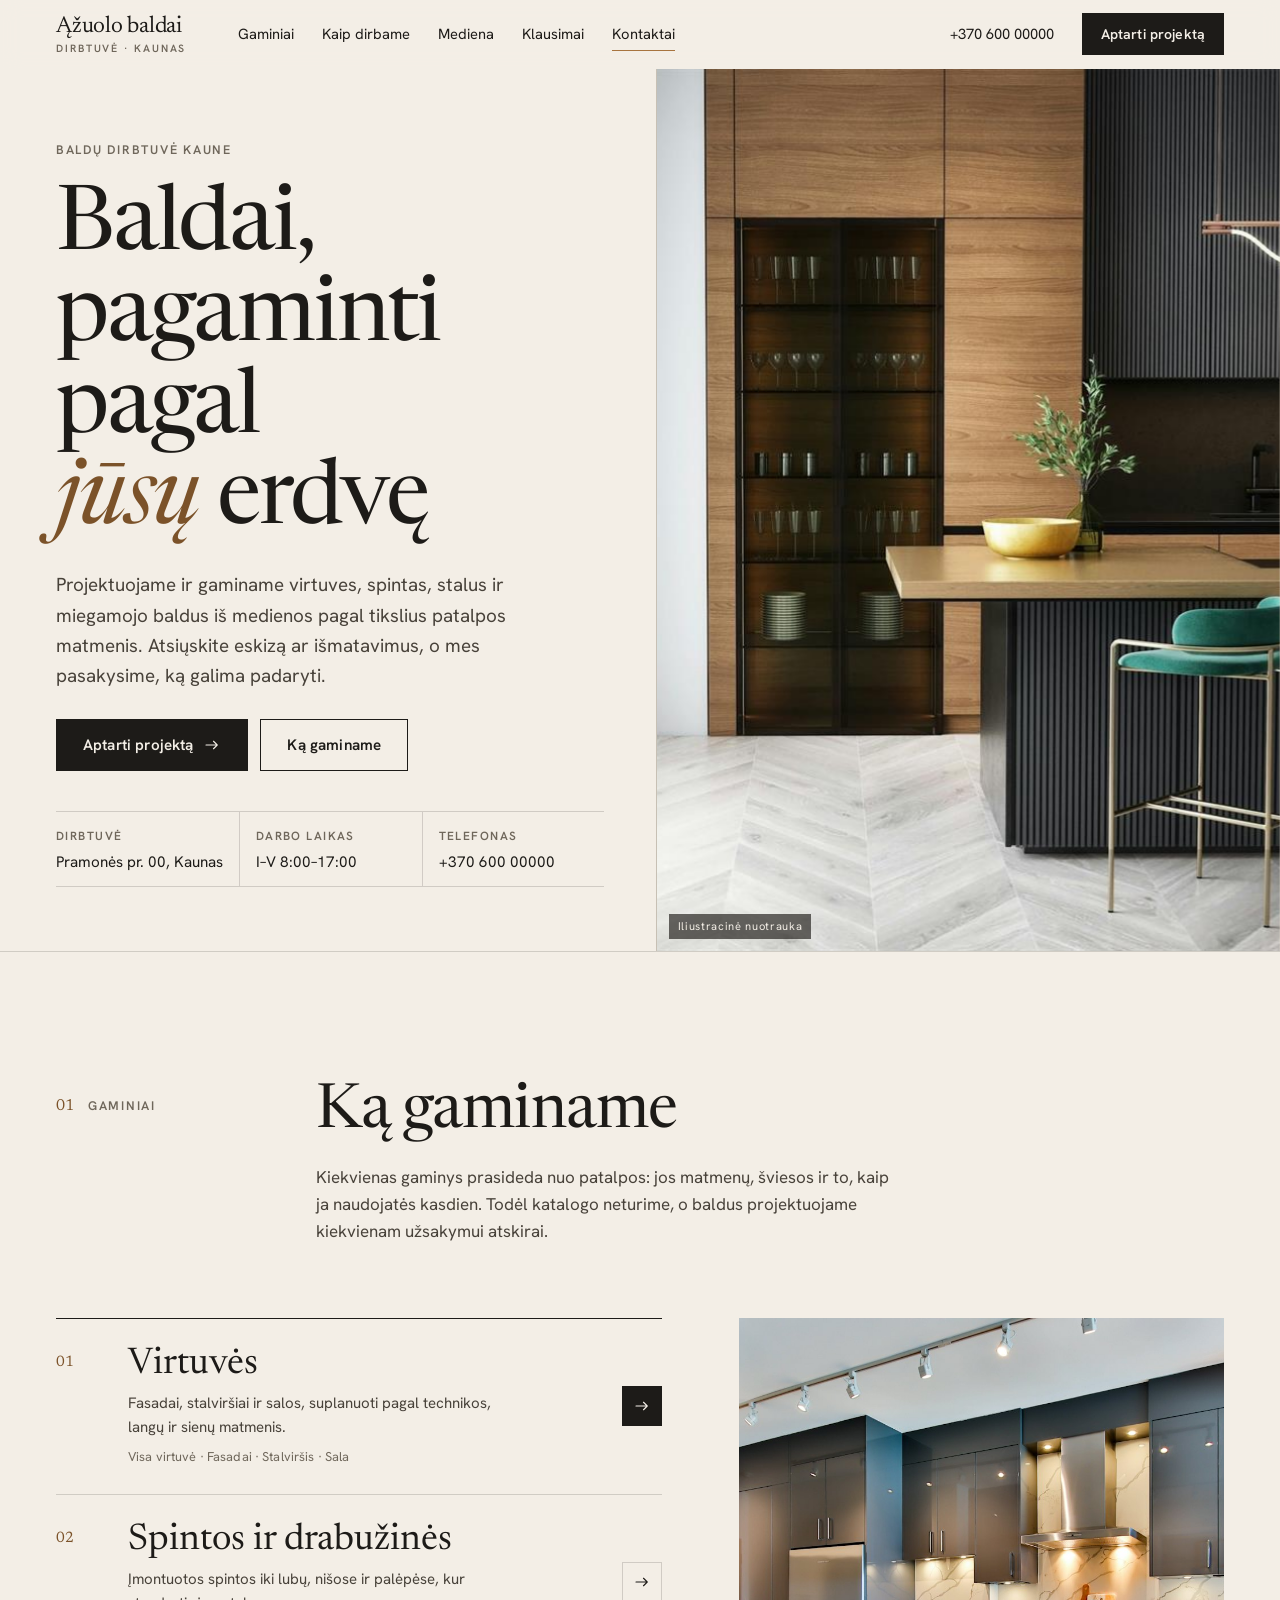
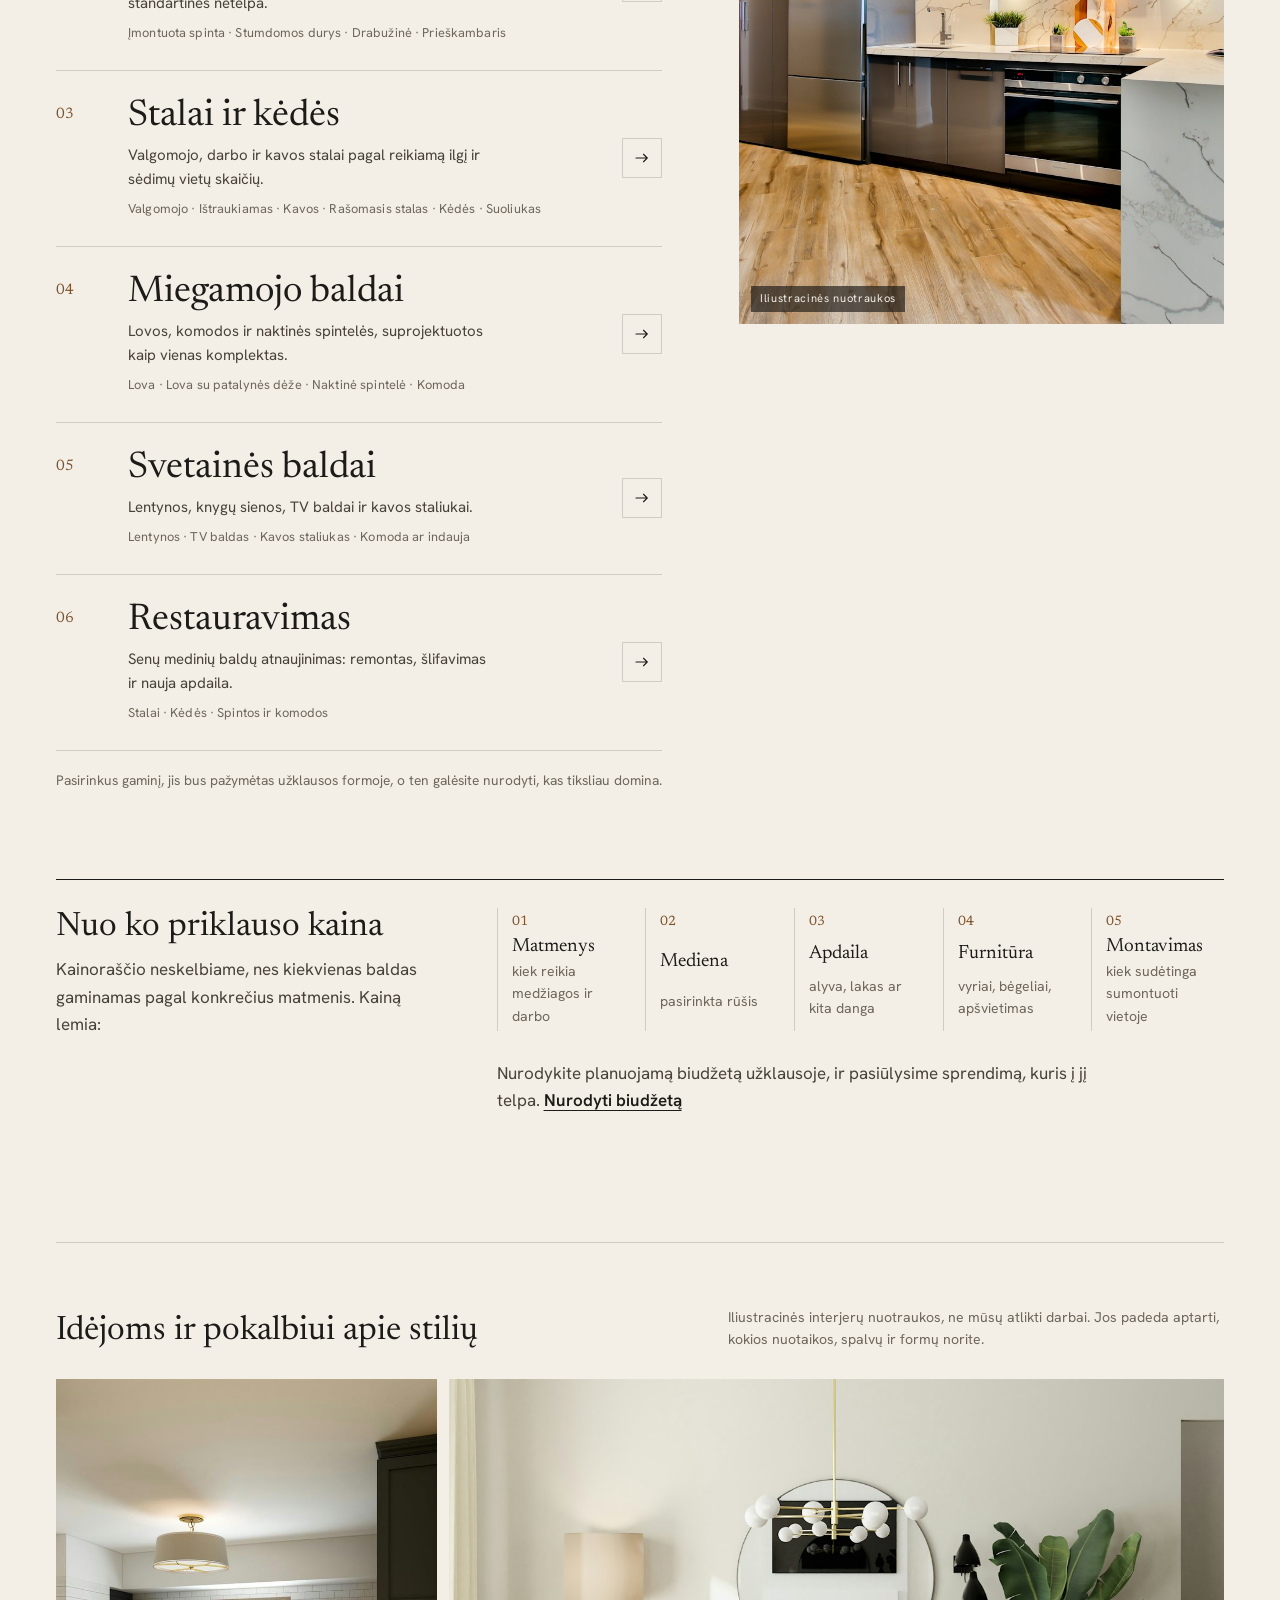
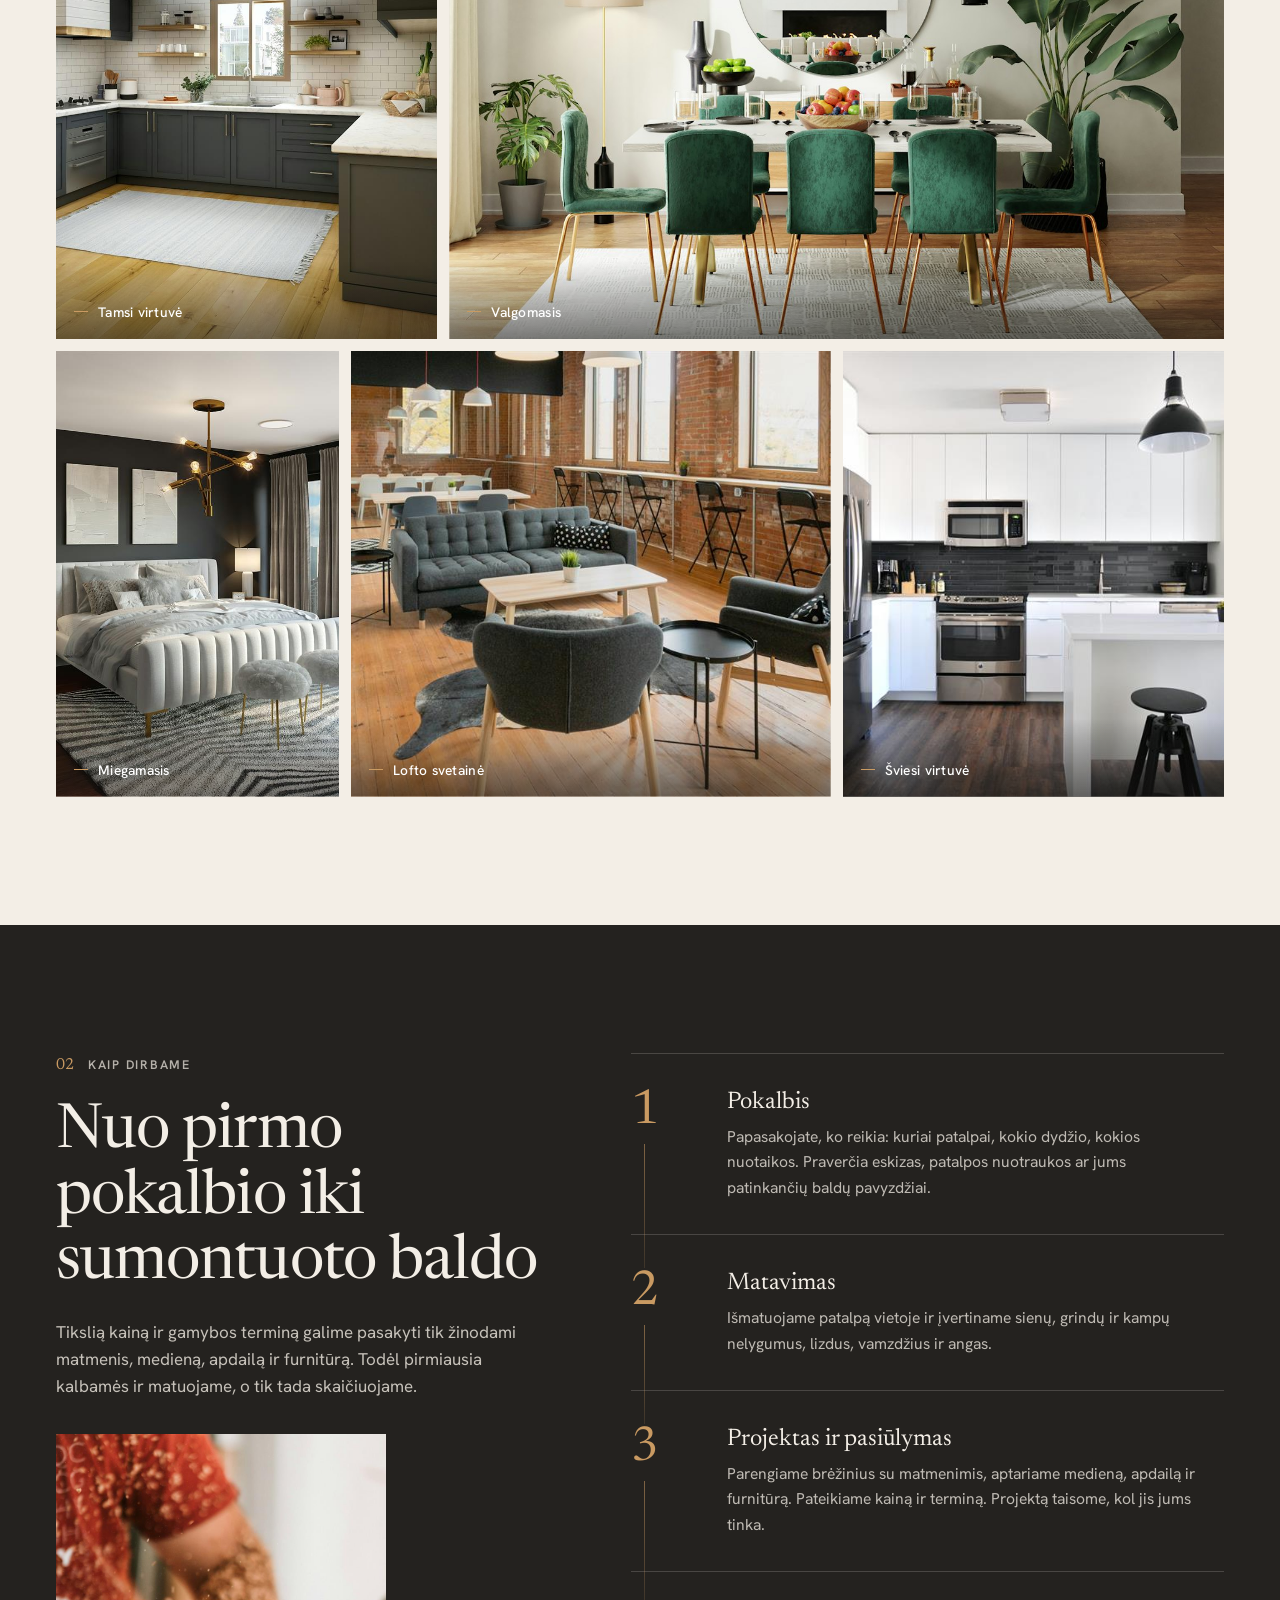
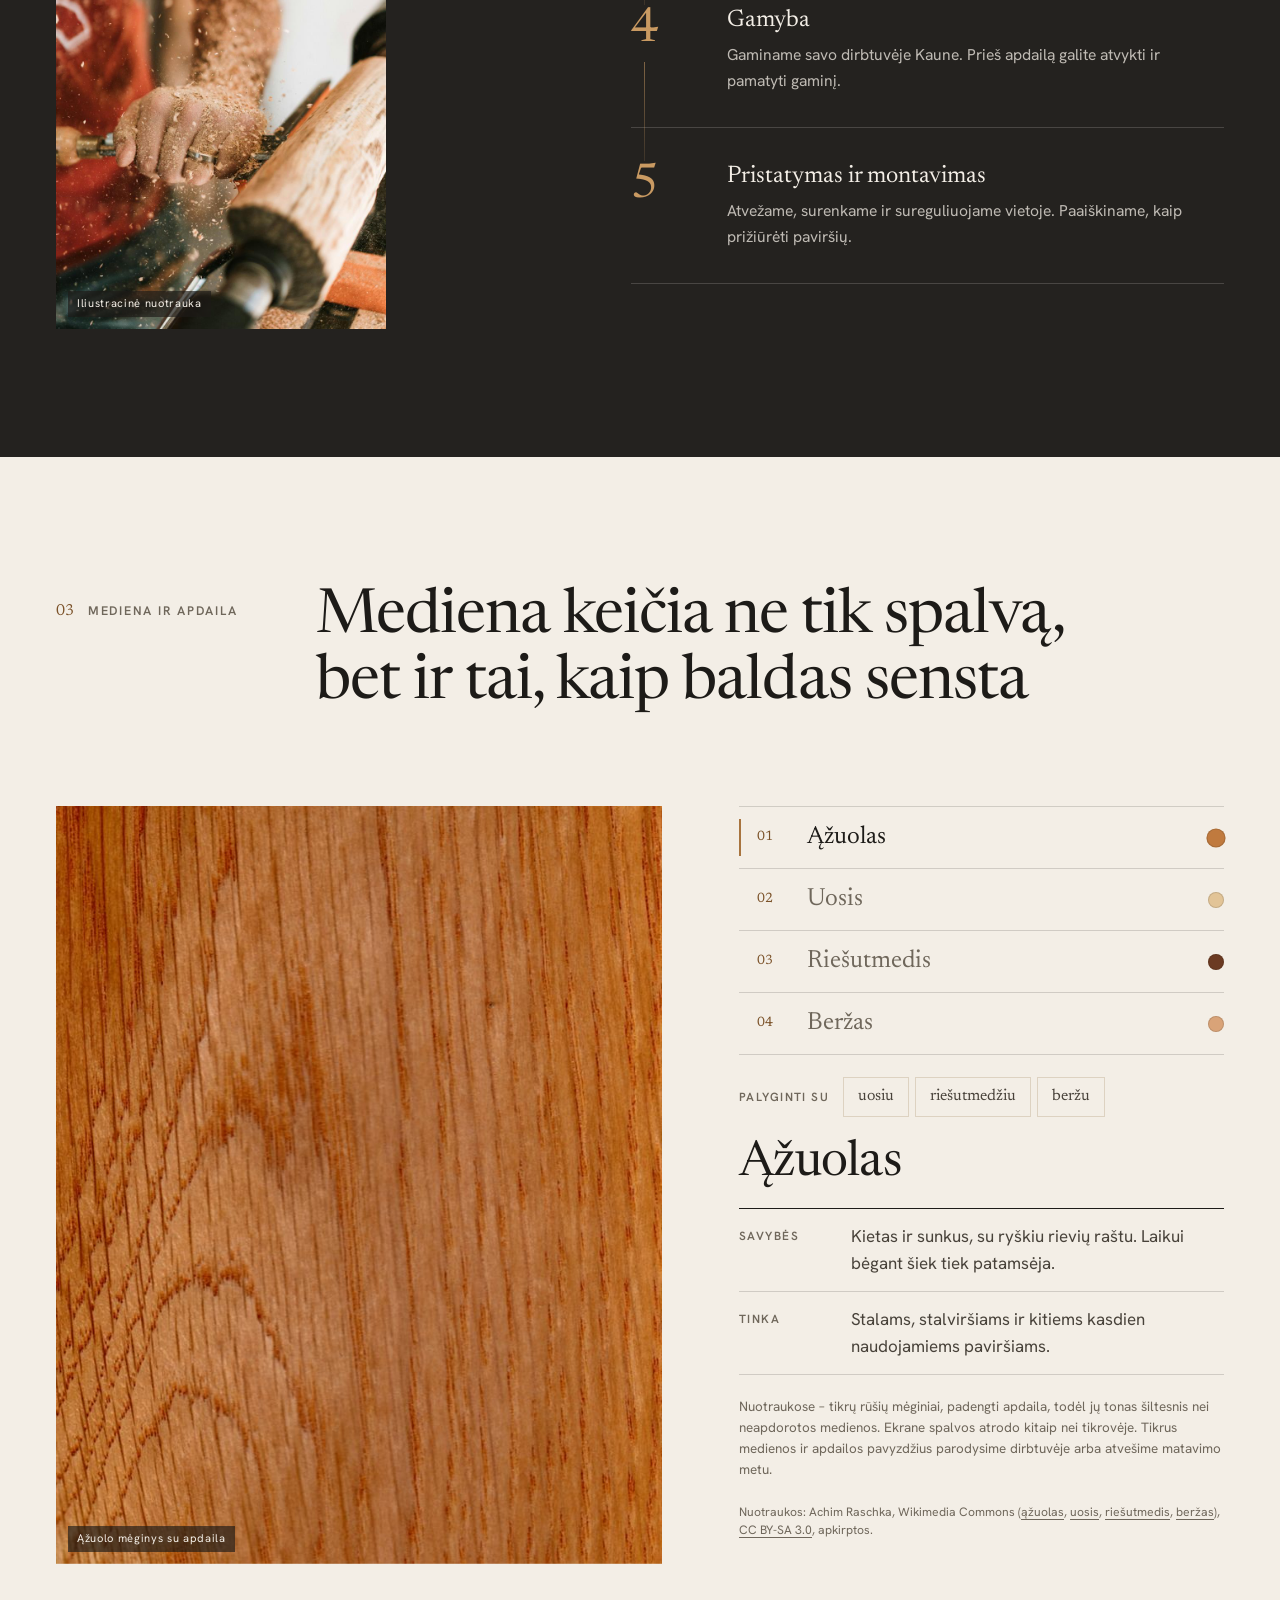
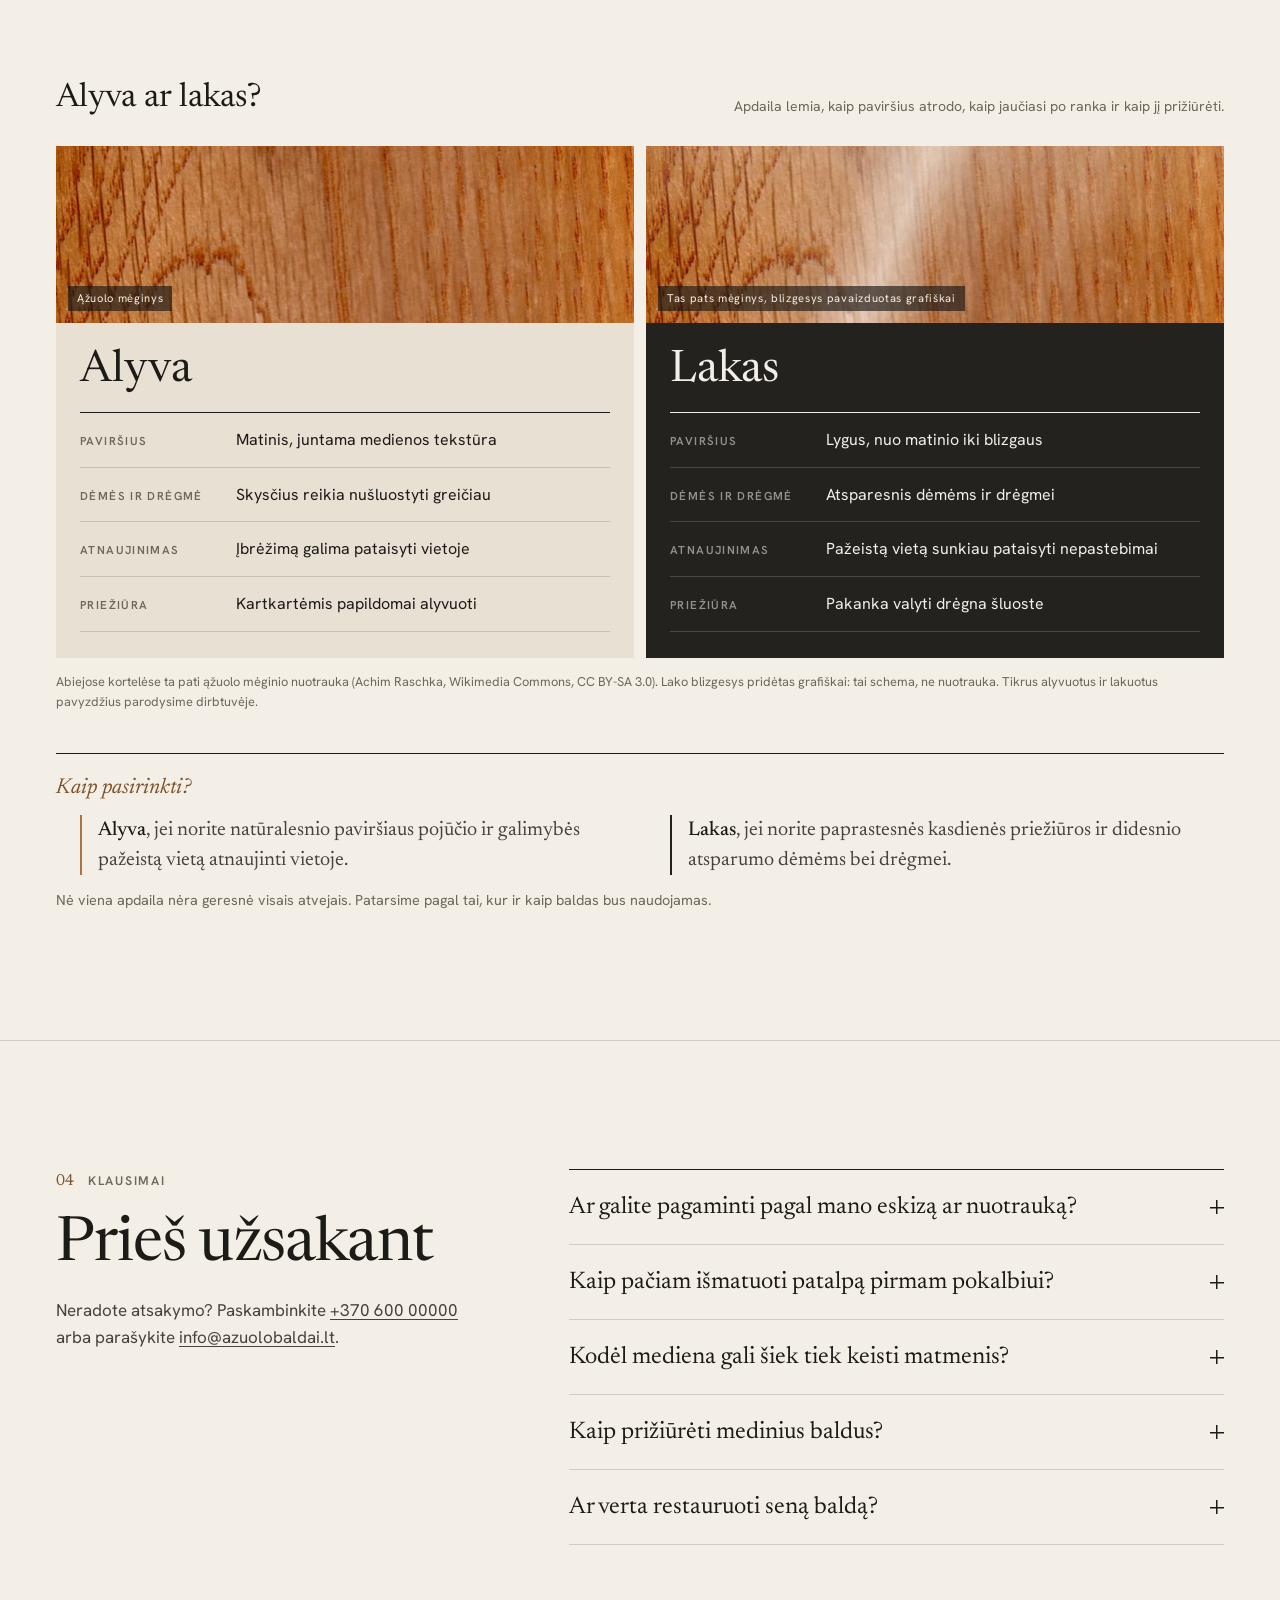
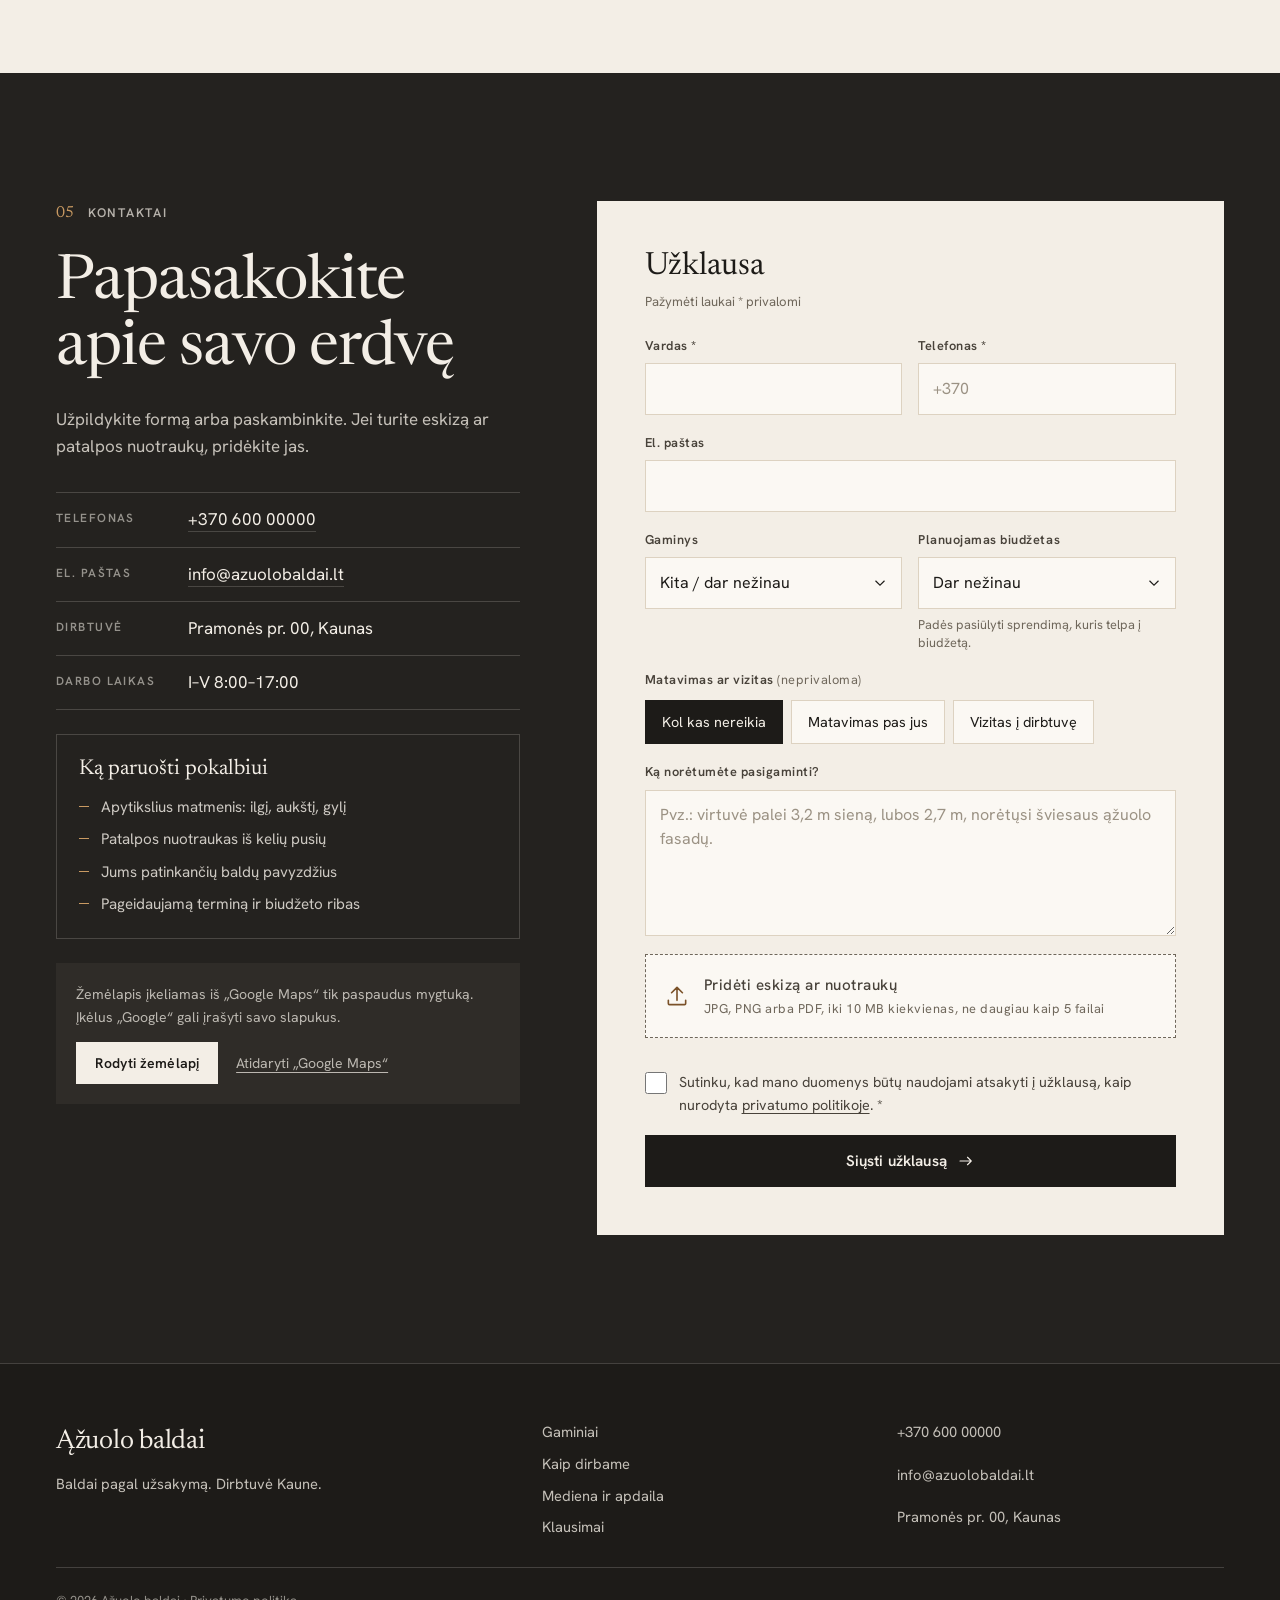
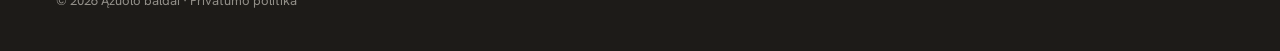
==== commit 67147f31: "Iš V1: dviejų medienų palyginimas, tikslesnis baldų pasirinkimas, kainos veiksniai - Medienos pasiri" ====
--- a/index.html
+++ b/index.html
@@ -135,7 +135,7 @@
           <li class="prow" data-img="0">
             <a href="#u-virtuve" class="prow__link" data-type="virtuve">
               <span class="prow__n">01</span>
-              <span class="prow__body"><span class="prow__title">Virtuvės</span><span class="prow__text">Fasadai, stalviršiai ir salos, suplanuoti pagal technikos, langų ir sienų matmenis.</span></span>
+              <span class="prow__body"><span class="prow__title">Virtuvės</span><span class="prow__text">Fasadai, stalviršiai ir salos, suplanuoti pagal technikos, langų ir sienų matmenis.</span><span class="prow__tags">Visa virtuvė · Fasadai · Stalviršis · Sala</span></span>
               <img class="prow__thumb" src="img/photo-1588854337236-6889d631faa8-800.jpg" width="800" height="533" loading="lazy" decoding="async" alt="">
               <span class="prow__go" aria-hidden="true"><svg><use href="#i-arrow"/></svg></span>
             </a>
@@ -143,7 +143,7 @@
           <li class="prow" data-img="1">
             <a href="#u-spinta" class="prow__link" data-type="spinta">
               <span class="prow__n">02</span>
-              <span class="prow__body"><span class="prow__title">Spintos ir drabužinės</span><span class="prow__text">Įmontuotos spintos iki lubų, nišose ir palėpėse, kur standartinės netelpa.</span></span>
+              <span class="prow__body"><span class="prow__title">Spintos ir drabužinės</span><span class="prow__text">Įmontuotos spintos iki lubų, nišose ir palėpėse, kur standartinės netelpa.</span><span class="prow__tags">Įmontuota spinta · Stumdomos durys · Drabužinė · Prieškambaris</span></span>
               <img class="prow__thumb" src="img/photo-1595428774223-ef52624120d2-800.jpg" width="800" height="1200" loading="lazy" decoding="async" alt="">
               <span class="prow__go" aria-hidden="true"><svg><use href="#i-arrow"/></svg></span>
             </a>
@@ -151,7 +151,7 @@
           <li class="prow" data-img="2">
             <a href="#u-stalai" class="prow__link" data-type="stalai">
               <span class="prow__n">03</span>
-              <span class="prow__body"><span class="prow__title">Stalai ir kėdės</span><span class="prow__text">Valgomojo, darbo ir kavos stalai pagal reikiamą ilgį ir sėdimų vietų skaičių.</span></span>
+              <span class="prow__body"><span class="prow__title">Stalai ir kėdės</span><span class="prow__text">Valgomojo, darbo ir kavos stalai pagal reikiamą ilgį ir sėdimų vietų skaičių.</span><span class="prow__tags">Valgomojo · Ištraukiamas · Kavos · Rašomasis stalas · Kėdės · Suoliukas</span></span>
               <img class="prow__thumb" src="img/photo-1615066390971-03e4e1c36ddf-800.jpg" width="800" height="922" loading="lazy" decoding="async" alt="">
               <span class="prow__go" aria-hidden="true"><svg><use href="#i-arrow"/></svg></span>
             </a>
@@ -159,7 +159,7 @@
           <li class="prow" data-img="3">
             <a href="#u-miegamasis" class="prow__link" data-type="miegamasis">
               <span class="prow__n">04</span>
-              <span class="prow__body"><span class="prow__title">Miegamojo baldai</span><span class="prow__text">Lovos, komodos ir naktinės spintelės, suprojektuotos kaip vienas komplektas.</span></span>
+              <span class="prow__body"><span class="prow__title">Miegamojo baldai</span><span class="prow__text">Lovos, komodos ir naktinės spintelės, suprojektuotos kaip vienas komplektas.</span><span class="prow__tags">Lova · Lova su patalynės dėže · Naktinė spintelė · Komoda</span></span>
               <img class="prow__thumb" src="img/photo-1505693416388-ac5ce068fe85-800.jpg" width="800" height="534" loading="lazy" decoding="async" alt="">
               <span class="prow__go" aria-hidden="true"><svg><use href="#i-arrow"/></svg></span>
             </a>
@@ -167,7 +167,7 @@
           <li class="prow" data-img="4">
             <a href="#u-svetaine" class="prow__link" data-type="svetaine">
               <span class="prow__n">05</span>
-              <span class="prow__body"><span class="prow__title">Svetainės baldai</span><span class="prow__text">Lentynos, knygų sienos, TV baldai ir kavos staliukai.</span></span>
+              <span class="prow__body"><span class="prow__title">Svetainės baldai</span><span class="prow__text">Lentynos, knygų sienos, TV baldai ir kavos staliukai.</span><span class="prow__tags">Lentynos · TV baldas · Kavos staliukas · Komoda ar indauja</span></span>
               <img class="prow__thumb" src="img/photo-1586023492125-27b2c045efd7-800.jpg" width="800" height="706" loading="lazy" decoding="async" alt="">
               <span class="prow__go" aria-hidden="true"><svg><use href="#i-arrow"/></svg></span>
             </a>
@@ -175,7 +175,7 @@
           <li class="prow" data-img="5">
             <a href="#u-restauravimas" class="prow__link" data-type="restauravimas">
               <span class="prow__n">06</span>
-              <span class="prow__body"><span class="prow__title">Restauravimas</span><span class="prow__text">Senų medinių baldų atnaujinimas: remontas, šlifavimas ir nauja apdaila.</span></span>
+              <span class="prow__body"><span class="prow__title">Restauravimas</span><span class="prow__text">Senų medinių baldų atnaujinimas: remontas, šlifavimas ir nauja apdaila.</span><span class="prow__tags">Stalai · Kėdės · Spintos ir komodos</span></span>
               <img class="prow__thumb" src="img/photo-1503602642458-232111445657-800.jpg" width="800" height="1200" loading="lazy" decoding="async" alt="">
               <span class="prow__go" aria-hidden="true"><svg><use href="#i-arrow"/></svg></span>
             </a>
@@ -191,7 +191,23 @@
           <figcaption>Iliustracinės nuotraukos</figcaption>
         </figure>
       </div>
-      <p class="products__hint">Pasirinkus gaminį, jis bus pažymėtas užklausos formoje.</p>
+      <p class="products__hint">Pasirinkus gaminį, jis bus pažymėtas užklausos formoje, o ten galėsite nurodyti, kas tiksliau domina.</p>
+
+      <!-- Kaina: be kainoraščio, tik nuo ko ji priklauso -->
+      <div class="pricing" id="kaina">
+        <div class="pricing__head">
+          <h3 class="h3">Nuo ko priklauso kaina</h3>
+          <p>Kainoraščio neskelbiame, nes kiekvienas baldas gaminamas pagal konkrečius matmenis. Kainą lemia:</p>
+        </div>
+        <ol class="pricing__list">
+          <li><strong>Matmenys</strong><span>kiek reikia medžiagos ir darbo</span></li>
+          <li><strong>Mediena</strong><span>pasirinkta rūšis</span></li>
+          <li><strong>Apdaila</strong><span>alyva, lakas ar kita danga</span></li>
+          <li><strong>Furnitūra</strong><span>vyriai, bėgeliai, apšvietimas</span></li>
+          <li><strong>Montavimas</strong><span>kiek sudėtinga sumontuoti vietoje</span></li>
+        </ol>
+        <p class="pricing__cta">Nurodykite planuojamą biudžetą užklausoje, ir pasiūlysime sprendimą, kuris į jį telpa. <a href="#u-biudzetas" class="link">Nurodyti biudžetą</a></p>
+      </div>
     </div>
   </section>
 
@@ -272,6 +288,18 @@
             <button class="wtab" type="button" role="tab" id="wt-riesutmedis" aria-controls="wp-riesutmedis" aria-selected="false" tabindex="-1" data-wood="riesutmedis" style="--tone: #6b3a22;"><span class="wtab__n">03</span><span class="wtab__name">Riešutmedis</span><span class="wtab__chip" aria-hidden="true"></span></button>
             <button class="wtab" type="button" role="tab" id="wt-berzas" aria-controls="wp-berzas" aria-selected="false" tabindex="-1" data-wood="berzas" style="--tone: #d9a378;"><span class="wtab__n">04</span><span class="wtab__name">Beržas</span><span class="wtab__chip" aria-hidden="true"></span></button>
           </div>
+
+          <!-- Dviejų rūšių palyginimas: pasirinkta rūšis lyginama su kita. Be JavaScript paslėpta. -->
+          <div class="wcmp-pick" hidden>
+            <span class="wcmp-pick__label" id="wcmp-label">Palyginti su</span>
+            <div class="wcmp-pick__opts" role="group" aria-labelledby="wcmp-label">
+              <button type="button" class="wcmp-opt" data-wood="azuolas" aria-pressed="false">ąžuolu</button>
+              <button type="button" class="wcmp-opt" data-wood="uosis" aria-pressed="false">uosiu</button>
+              <button type="button" class="wcmp-opt" data-wood="riesutmedis" aria-pressed="false">riešutmedžiu</button>
+              <button type="button" class="wcmp-opt" data-wood="berzas" aria-pressed="false">beržu</button>
+            </div>
+          </div>
+          <div class="wcmp" id="wcmp" role="region" aria-label="Medienos rūšių palyginimas" aria-live="polite" hidden></div>
 
           <div class="woodx__panels">
             <article class="wpanel" id="wp-azuolas" role="tabpanel" aria-labelledby="wt-azuolas" data-wood="azuolas">
@@ -375,10 +403,6 @@
           <summary>Kaip pačiam išmatuoti patalpą pirmam pokalbiui?</summary>
           <div class="qa__a"><p>Užtenka apytikslių matmenų: sienos ilgio, aukščio iki lubų ir gylio, kurį galima užimti. Matuokite keliose vietose, nes sienos retai būna visiškai tiesios. Pažymėkite langus, duris, radiatorius, lizdus ir vamzdžius. Ranka nupieštas planas su skaičiais visiškai tinka. Galutinius matmenis išmatuojame patys.</p></div>
         </details>
-        <details class="qa" id="k-kaina">
-          <summary>Nuo ko priklauso kaina?</summary>
-          <div class="qa__a"><p>Nuo baldo dydžio, medienos rūšies, apdailos, furnitūros (vyrių, bėgelių, apšvietimo) ir montavimo sudėtingumo. Todėl kainos „už metrą“ iš anksto neskelbiame. Pasakykite, kokį biudžetą planuojate, ir pasiūlysime sprendimą, kuris į jį telpa.</p></div>
-        </details>
         <details class="qa" id="k-judejimas">
           <summary>Kodėl mediena gali šiek tiek keisti matmenis?</summary>
           <div class="qa__a"><p>Mediena sugeria ir atiduoda drėgmę, todėl šildymo sezonu ji šiek tiek susitraukia, o vasarą išsiplečia. Konstrukciją projektuojame taip, kad šis judėjimas nepakenktų. Namuose patartina palaikyti maždaug 40–60 % santykinę oro drėgmę.</p></div>
@@ -444,10 +468,16 @@
           </div>
           <div class="field">
             <label for="f-budget">Planuojamas biudžetas</label>
-            <select id="f-budget" name="budget">
+            <select id="f-budget" name="budget" aria-describedby="f-budget-hint">
               <option value="iki-1000">Iki 1 000 €</option><option value="1000-3000">1 000–3 000 €</option><option value="3000-7000">3 000–7 000 €</option><option value="virs-7000">Daugiau nei 7 000 €</option><option value="nezinau" selected>Dar nežinau</option>
             </select>
-          </div>
+            <small class="field__hint" id="f-budget-hint">Padės pasiūlyti sprendimą, kuris telpa į biudžetą.</small>
+          </div>
+          <!-- Tikslesnis pasirinkimas: parinktys sukuriamos pagal pasirinktą gaminį (js/forms.js) -->
+          <fieldset class="details field--full" id="details" hidden>
+            <legend>Kas tiksliau domina? <span class="muted">(neprivaloma, galima keli)</span></legend>
+            <div class="details__opts" id="detailsOpts"></div>
+          </fieldset>
           <fieldset class="visit field--full" id="visit">
             <legend>Matavimas ar vizitas <span class="muted">(neprivaloma)</span></legend>
             <div class="seg">
--- a/styles.css
+++ b/styles.css
@@ -270,6 +270,29 @@
 .prow__go { display: none; }
 .products__preview { display: none; }
 .products__hint { margin-top: 18px; font-size: .86rem; color: var(--muted); }
+.prow__tags { display: block; margin-top: 2px; font-size: .8rem; letter-spacing: .01em; color: var(--muted); }
+
+/* Kaina: be kainoraščio, tik veiksniai ir biudžetas */
+.pricing { margin-top: clamp(48px, 7vw, 88px); padding-top: 28px; border-top: 1px solid var(--ink); display: grid; gap: 22px; }
+.pricing__head { display: grid; gap: 10px; }
+.pricing__head p { color: var(--ink-2); max-width: 52ch; }
+.pricing__list { display: grid; grid-template-columns: repeat(2, minmax(0, 1fr)); gap: 0 16px; counter-reset: pf; }
+.pricing__list li { counter-increment: pf; display: grid; gap: 2px; padding: 14px 0; border-bottom: 1px solid var(--line); }
+.pricing__list li::before { content: counter(pf, decimal-leading-zero); font-family: var(--serif); font-size: .85rem; color: var(--oak-deep); }
+.pricing__list strong { font-family: var(--serif); font-weight: 400; font-size: 1.3rem; line-height: 1.15; }
+.pricing__list span { font-size: .88rem; color: var(--muted); }
+.pricing__cta { color: var(--ink-2); max-width: 60ch; }
+.pricing__cta .link { white-space: nowrap; font-weight: 600; color: var(--ink); }
+@media (min-width: 900px) {
+  .pricing { grid-template-columns: minmax(0, .8fr) minmax(0, 1.6fr); column-gap: clamp(40px, 6vw, 96px); align-items: start; }
+  .pricing__list { grid-template-columns: repeat(3, minmax(0, 1fr)); row-gap: 18px; }
+  .pricing__list li { border-bottom: 0; border-left: 1px solid var(--line); padding: 4px 0 4px 14px; }
+  .pricing__cta { grid-column: 2; }
+}
+@media (min-width: 1240px) {
+  .pricing__list { grid-template-columns: repeat(5, minmax(0, 1fr)); }
+  .pricing__list strong { font-size: 1.2rem; }
+}
 @media (hover: hover) {
   .prow__title { transition: color .25s; background: linear-gradient(currentColor, currentColor) 0 100% / 0 1px no-repeat; transition: background-size .4s var(--ease), color .25s; }
   .prow__link:hover .prow__title { color: var(--oak-deep); background-size: 100% 1px; }
@@ -406,6 +429,42 @@
 .wpanel__dl dt { font-size: .74rem; font-weight: 600; letter-spacing: .12em; text-transform: uppercase; color: var(--muted); padding-top: 4px; }
 .wpanel__dl dd { margin: 0; color: var(--ink-2); }
 .woodx__note { font-size: .84rem; }
+
+/* Dviejų rūšių palyginimas */
+.wcmp-pick { display: flex; flex-wrap: wrap; align-items: center; gap: 8px 10px; }
+.wcmp-pick[hidden] { display: none; }
+.wcmp-pick__label { font-size: .74rem; font-weight: 600; letter-spacing: .12em; text-transform: uppercase; color: var(--muted); margin-right: 4px; }
+.wcmp-pick__opts { display: flex; flex-wrap: wrap; gap: 6px; }
+.wcmp-opt {
+  min-height: 40px; padding: 0 14px; border: 1px solid var(--paper-3); background: transparent; color: var(--ink-2);
+  font-family: var(--serif); font-size: 1rem; cursor: pointer; -webkit-tap-highlight-color: transparent;
+  transition: background-color var(--t-quick) ease-out, color var(--t-quick) ease-out, border-color var(--t-quick) ease-out;
+}
+.wcmp-opt[hidden] { display: none; }
+.wcmp-opt:hover { border-color: var(--ink); color: var(--ink); }
+.wcmp-opt[aria-pressed="true"] { background: var(--ink); border-color: var(--ink); color: var(--paper); }
+.wcmp-opt:active { transform: scale(.97); }
+.wcmp[hidden] { display: none; }
+.wcmp__table { width: 100%; border-collapse: collapse; table-layout: fixed; }
+.wcmp__table thead th {
+  text-align: left; font-family: var(--serif); font-weight: 400; font-size: clamp(1.35rem, 1.1rem + 1.6vw, 2.4rem); line-height: 1.05;
+  padding: 0 14px 14px 0; border-bottom: 1px solid var(--ink); vertical-align: bottom;
+}
+.wcmp__table thead th + th { padding-left: 14px; border-left: 1px solid var(--line); }
+.wcmp__lbl th { text-align: left; font-size: .72rem; font-weight: 600; letter-spacing: .12em; text-transform: uppercase; color: var(--muted); padding: 14px 0 4px; }
+.wcmp__table td { vertical-align: top; padding: 0 14px 14px 0; color: var(--ink-2); border-bottom: 1px solid var(--line); }
+.wcmp__table td + td { padding-left: 14px; border-left: 1px solid var(--line); }
+.wcmp__close { margin-top: 16px; padding: 6px 0; background: none; border: 0; cursor: pointer; font-size: .9rem; color: var(--ink); text-decoration: underline; text-underline-offset: 4px; text-decoration-thickness: 1px; }
+.wcmp__close:hover { text-decoration-color: var(--oak); }
+/* padalytas vaizdas: kairėje pasirinkta rūšis, dešinėje lyginama */
+.woodx__layer { transition: opacity .3s ease-out, clip-path .35s var(--ease-out); clip-path: inset(0); }
+.woodx__stage.is-split .woodx__layer.is-left { clip-path: inset(0 50% 0 0); }
+.woodx__stage.is-split .woodx__layer.is-right { clip-path: inset(0 0 0 50%); }
+.woodx__stage.is-split .woodx__layer.is-right figcaption { left: auto; right: 12px; }
+.woodx__stage.is-split .woodx__layer figcaption { max-width: calc(50% - 24px); }
+.woodx__stage::after { content: ""; position: absolute; top: 0; bottom: 0; left: 50%; width: 2px; margin-left: -1px; background: var(--paper); opacity: 0; transition: opacity .3s ease-out; z-index: 3; }
+.woodx__stage.is-split::after { opacity: 1; }
+@media (max-width: 639px) { .woodx__stage.is-split .woodx__layer figcaption { display: none; } } /* siaurame ekrane pavadinimai matomi palyginimo lentelėje */
 
 @media (min-width: 1000px) {
   .woodx { grid-template-columns: minmax(0, 1.25fr) minmax(0, 1fr); gap: clamp(40px, 6vw, 96px); align-items: start; }
@@ -558,6 +617,23 @@
 .field ::placeholder { color: #9b9284; }
 .field.is-error input, .field.is-error select, .field.is-error textarea { border-color: var(--err); }
 .field__msg { color: var(--err); font-size: .84rem; line-height: 1.4; }
+.field__hint { font-size: .8rem; line-height: 1.4; color: var(--muted); }
+/* tikslesnis gaminio pasirinkimas: lietimui patogūs žymimieji „lustai“ */
+.details { border: 0; padding: 0; margin: 0; min-width: 0; display: grid; gap: 10px; }
+.details[hidden] { display: none; }
+.details legend { padding: 0; margin-bottom: 10px; font-size: .8rem; font-weight: 600; letter-spacing: .04em; color: var(--ink-2); }
+.details__opts { display: flex; flex-wrap: wrap; gap: 8px; }
+.chk { position: relative; cursor: pointer; }
+.chk input { position: absolute; opacity: 0; inset: 0; cursor: pointer; margin: 0; }
+.chk span {
+  display: inline-flex; align-items: center; gap: 8px; min-height: 44px; padding: 0 14px;
+  border: 1px solid var(--paper-3); background: #fbf8f3; font-size: .9rem;
+  transition: background-color var(--t-quick), color var(--t-quick), border-color var(--t-quick);
+}
+.chk span::before { content: ""; width: 12px; height: 12px; border: 1px solid currentColor; flex: none; transition: background-color var(--t-quick); }
+.chk input:checked + span { background: var(--ink); color: var(--paper); border-color: var(--ink); }
+.chk input:checked + span::before { background: var(--oak-light); border-color: var(--oak-light); }
+.chk input:focus-visible + span { outline: 2px solid var(--oak); outline-offset: 2px; }
 .hp { position: absolute !important; left: -9999px; width: 1px; height: 1px; overflow: hidden; }
 
 .visit { border: 0; padding: 0; margin: 0; min-width: 0; display: grid; gap: 10px; }
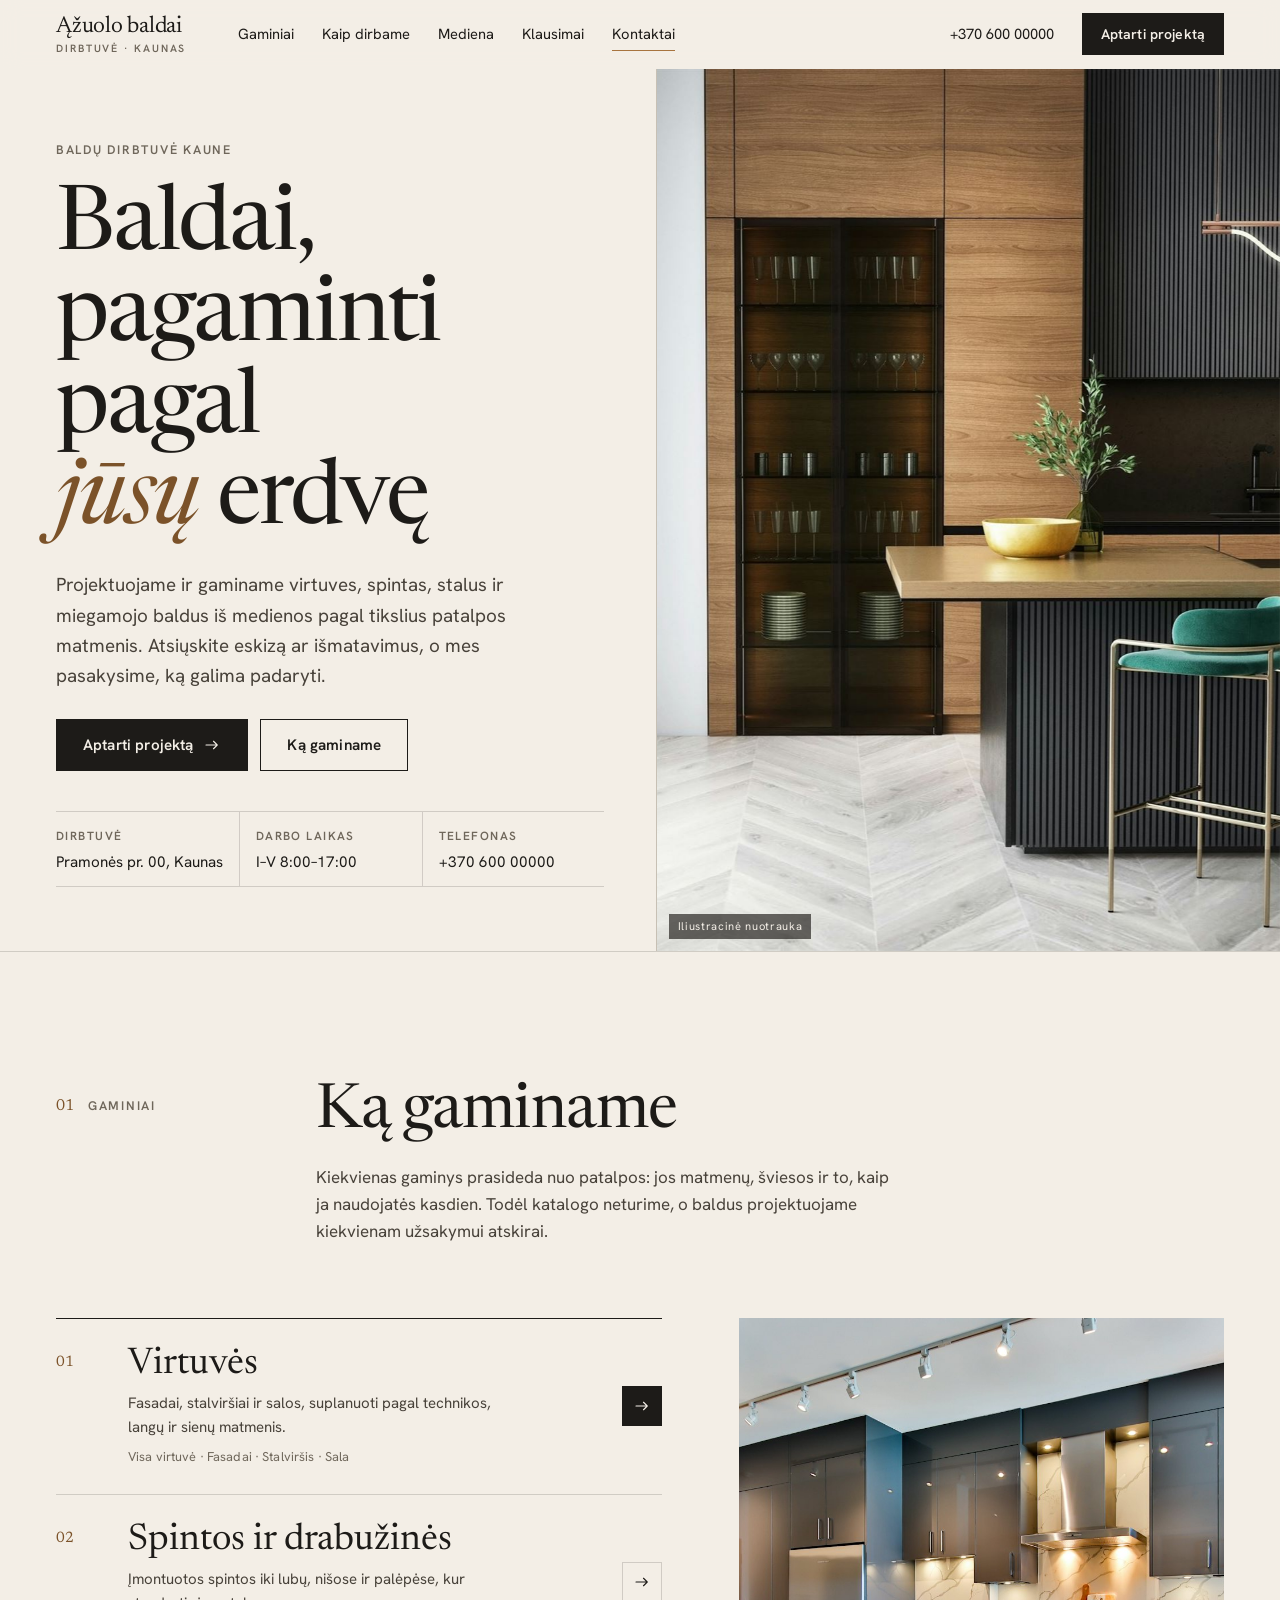
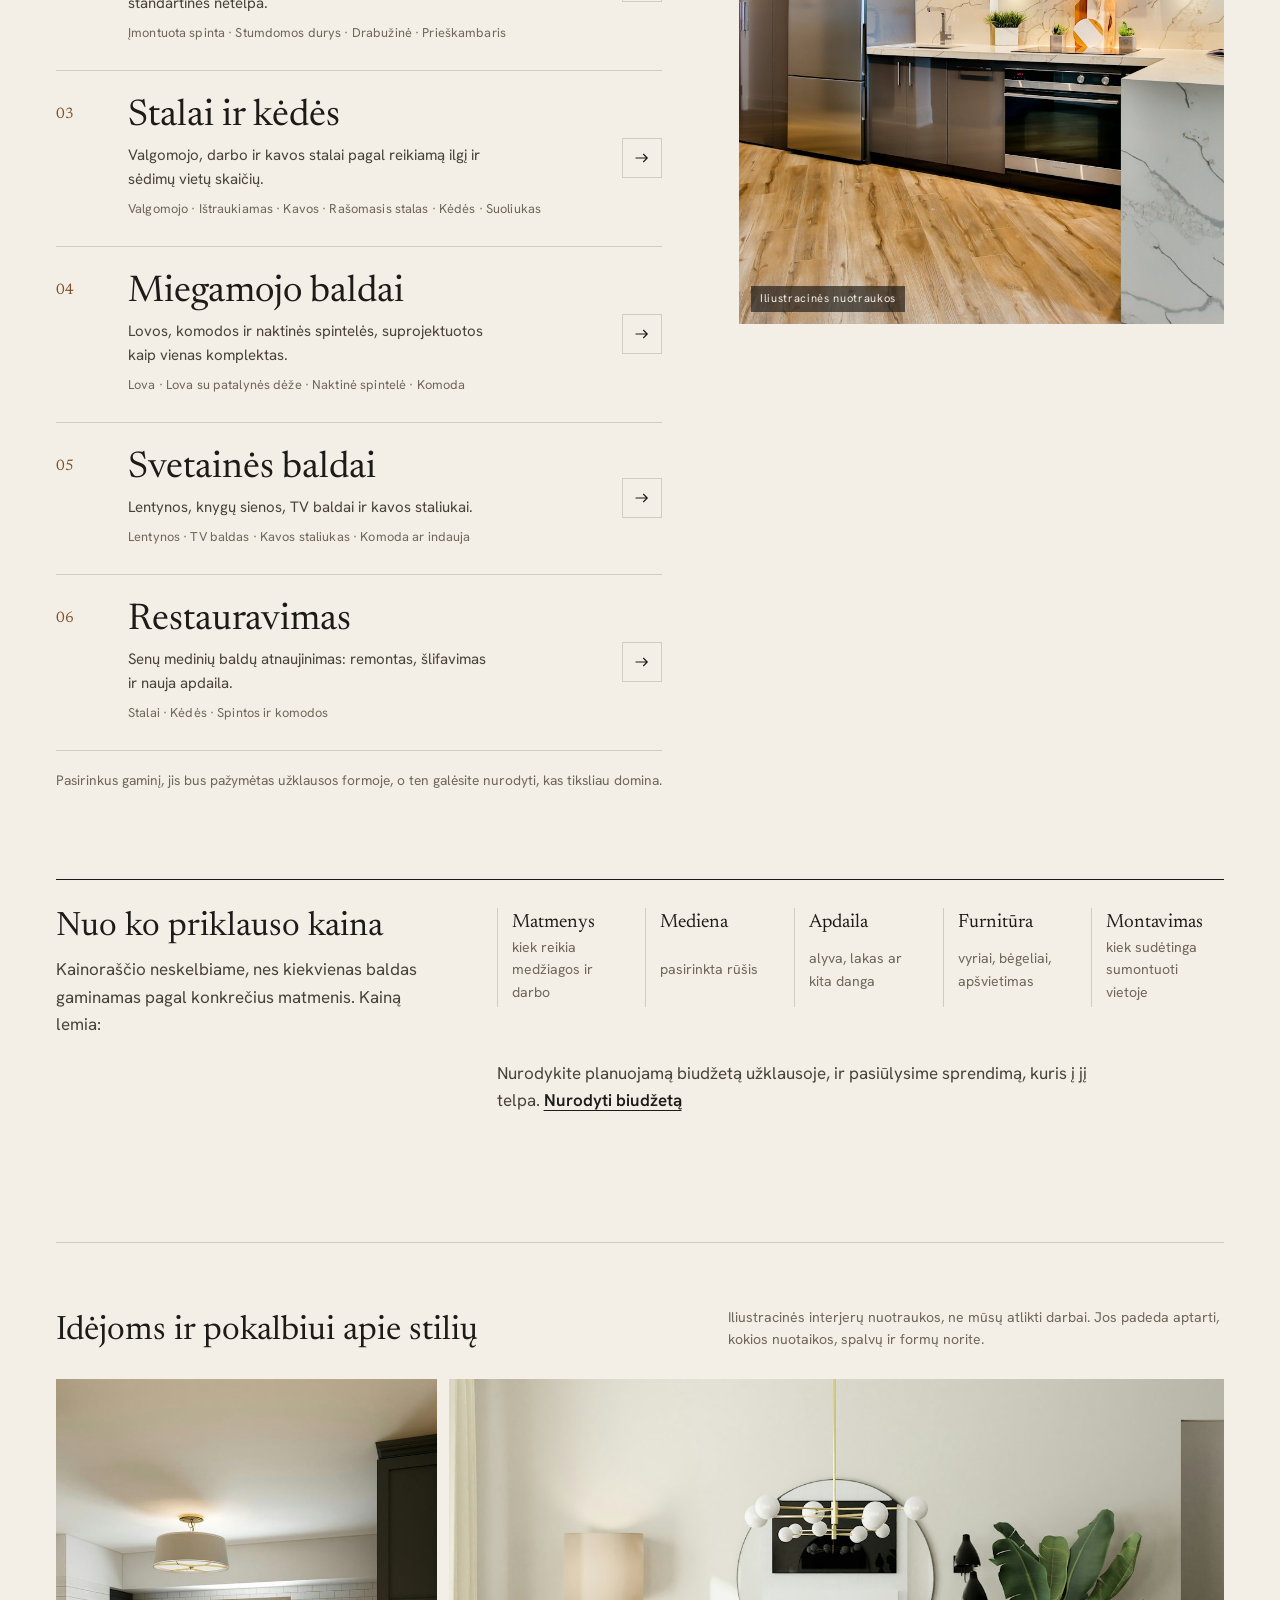
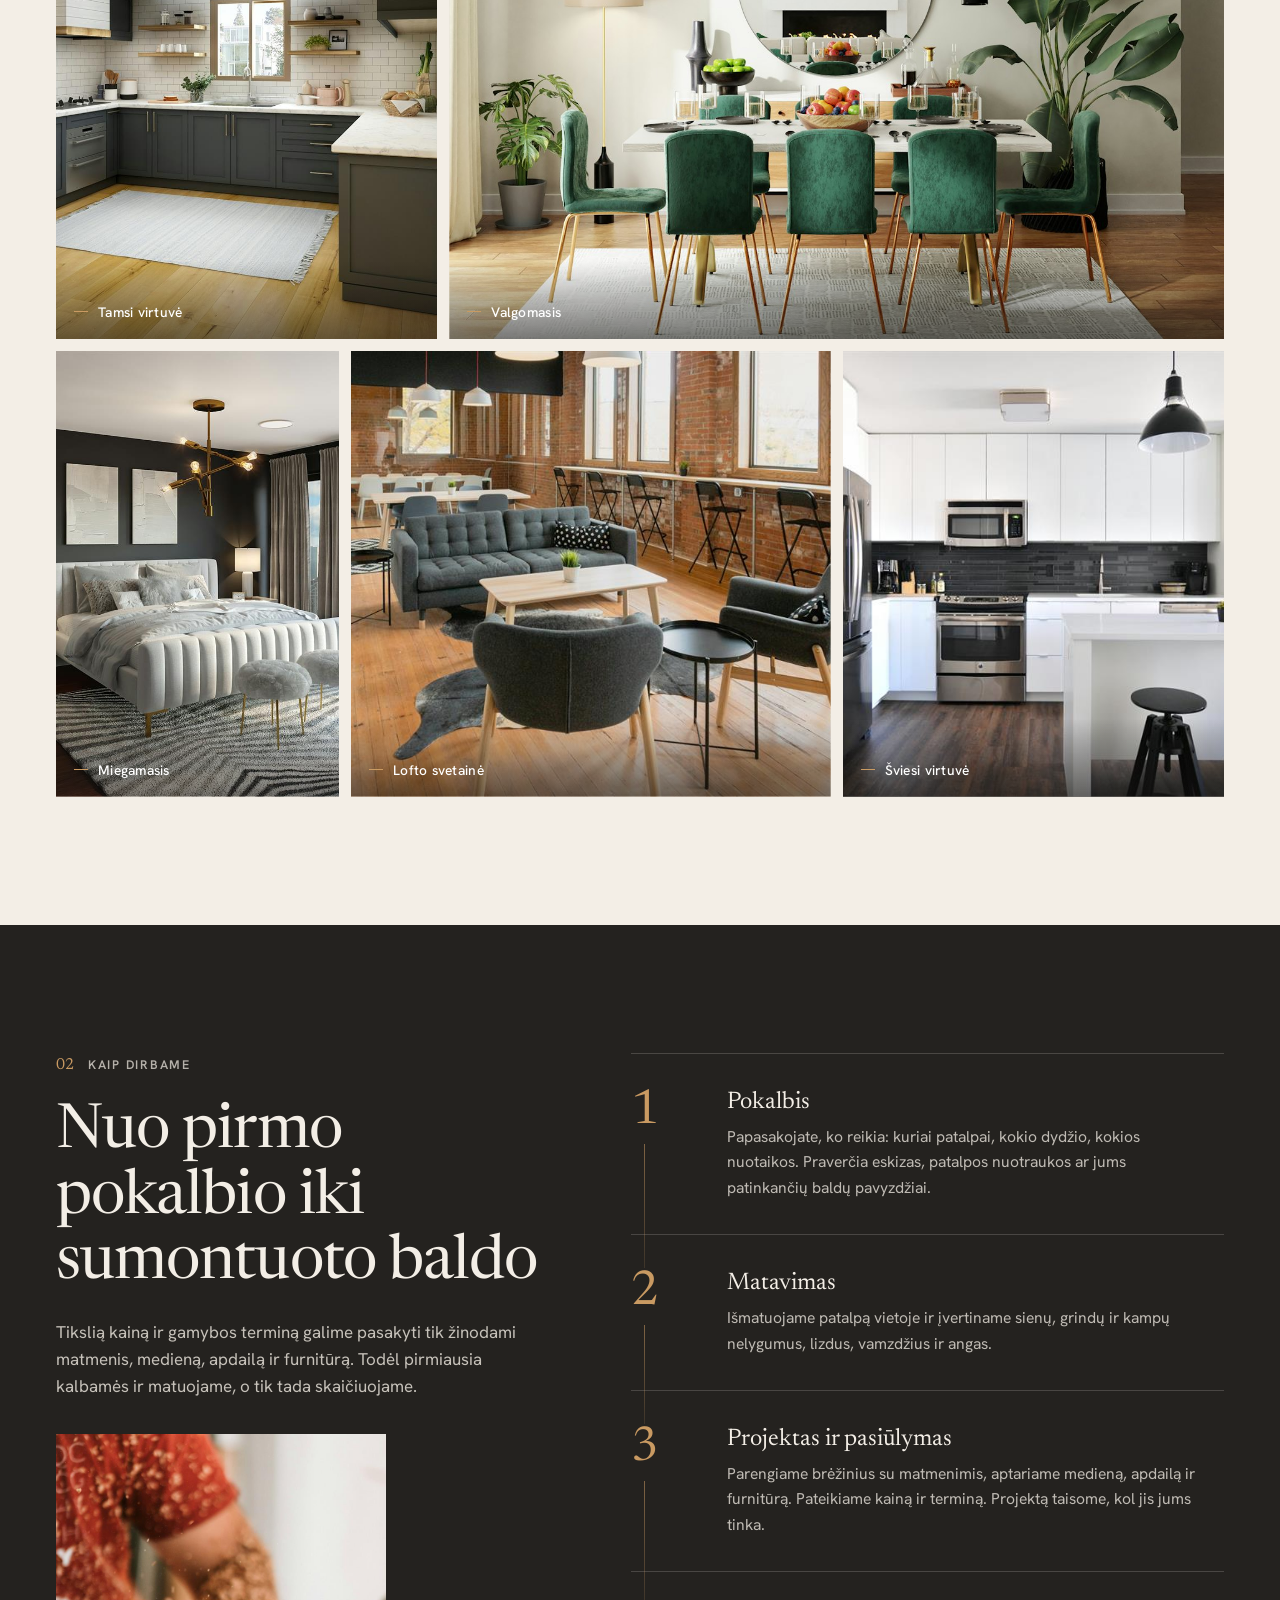
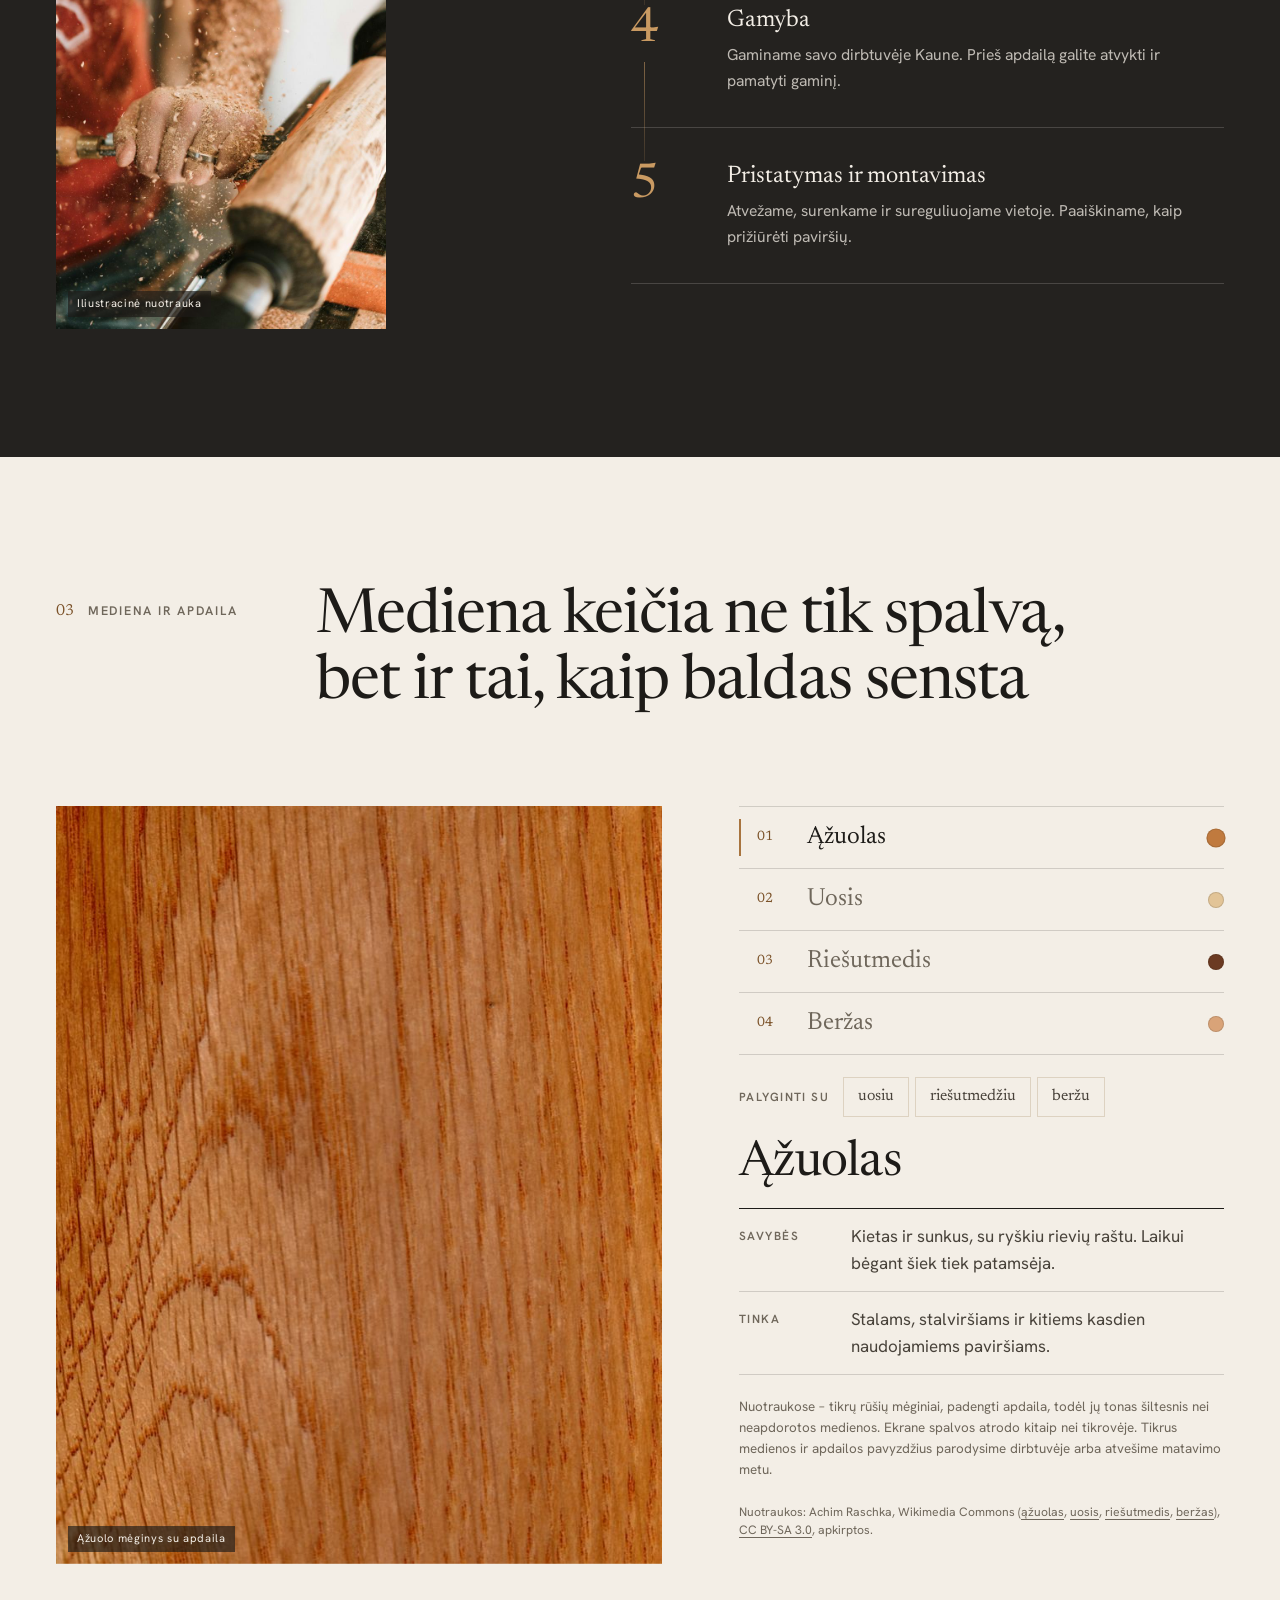
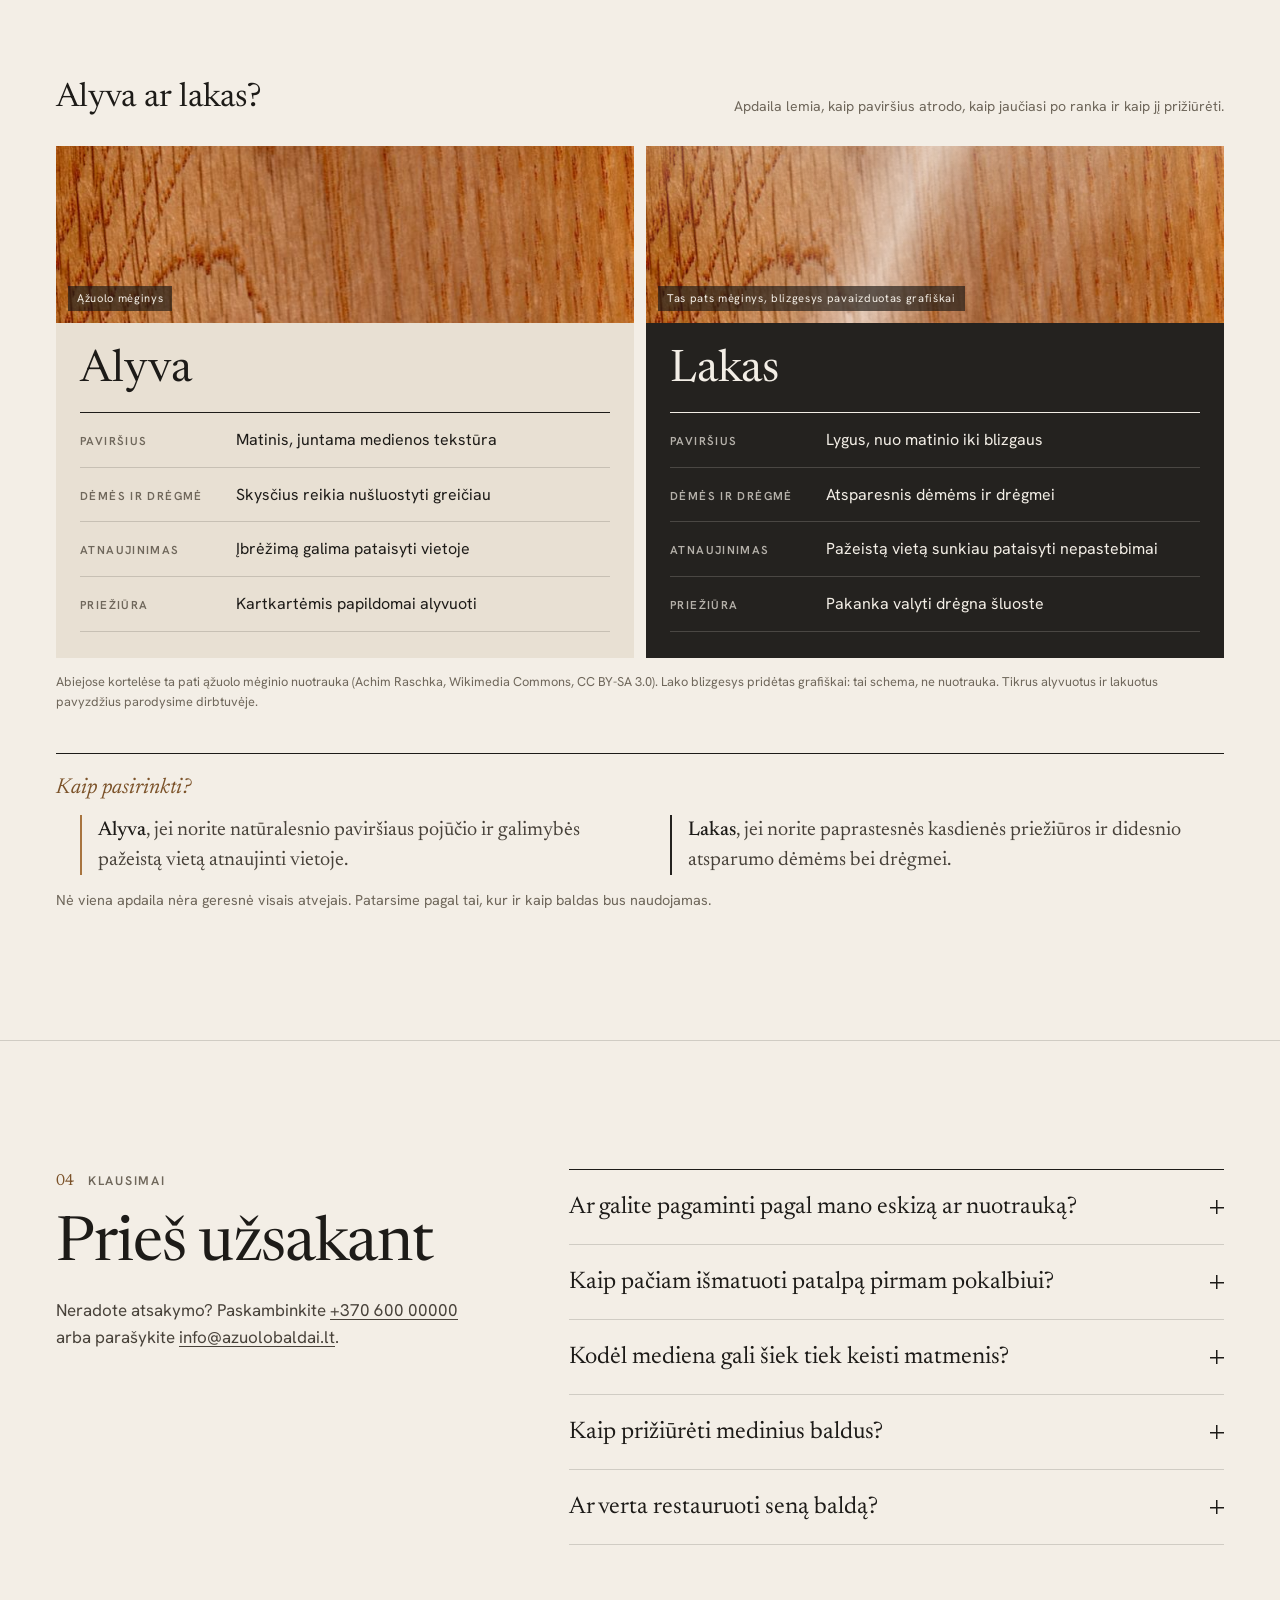
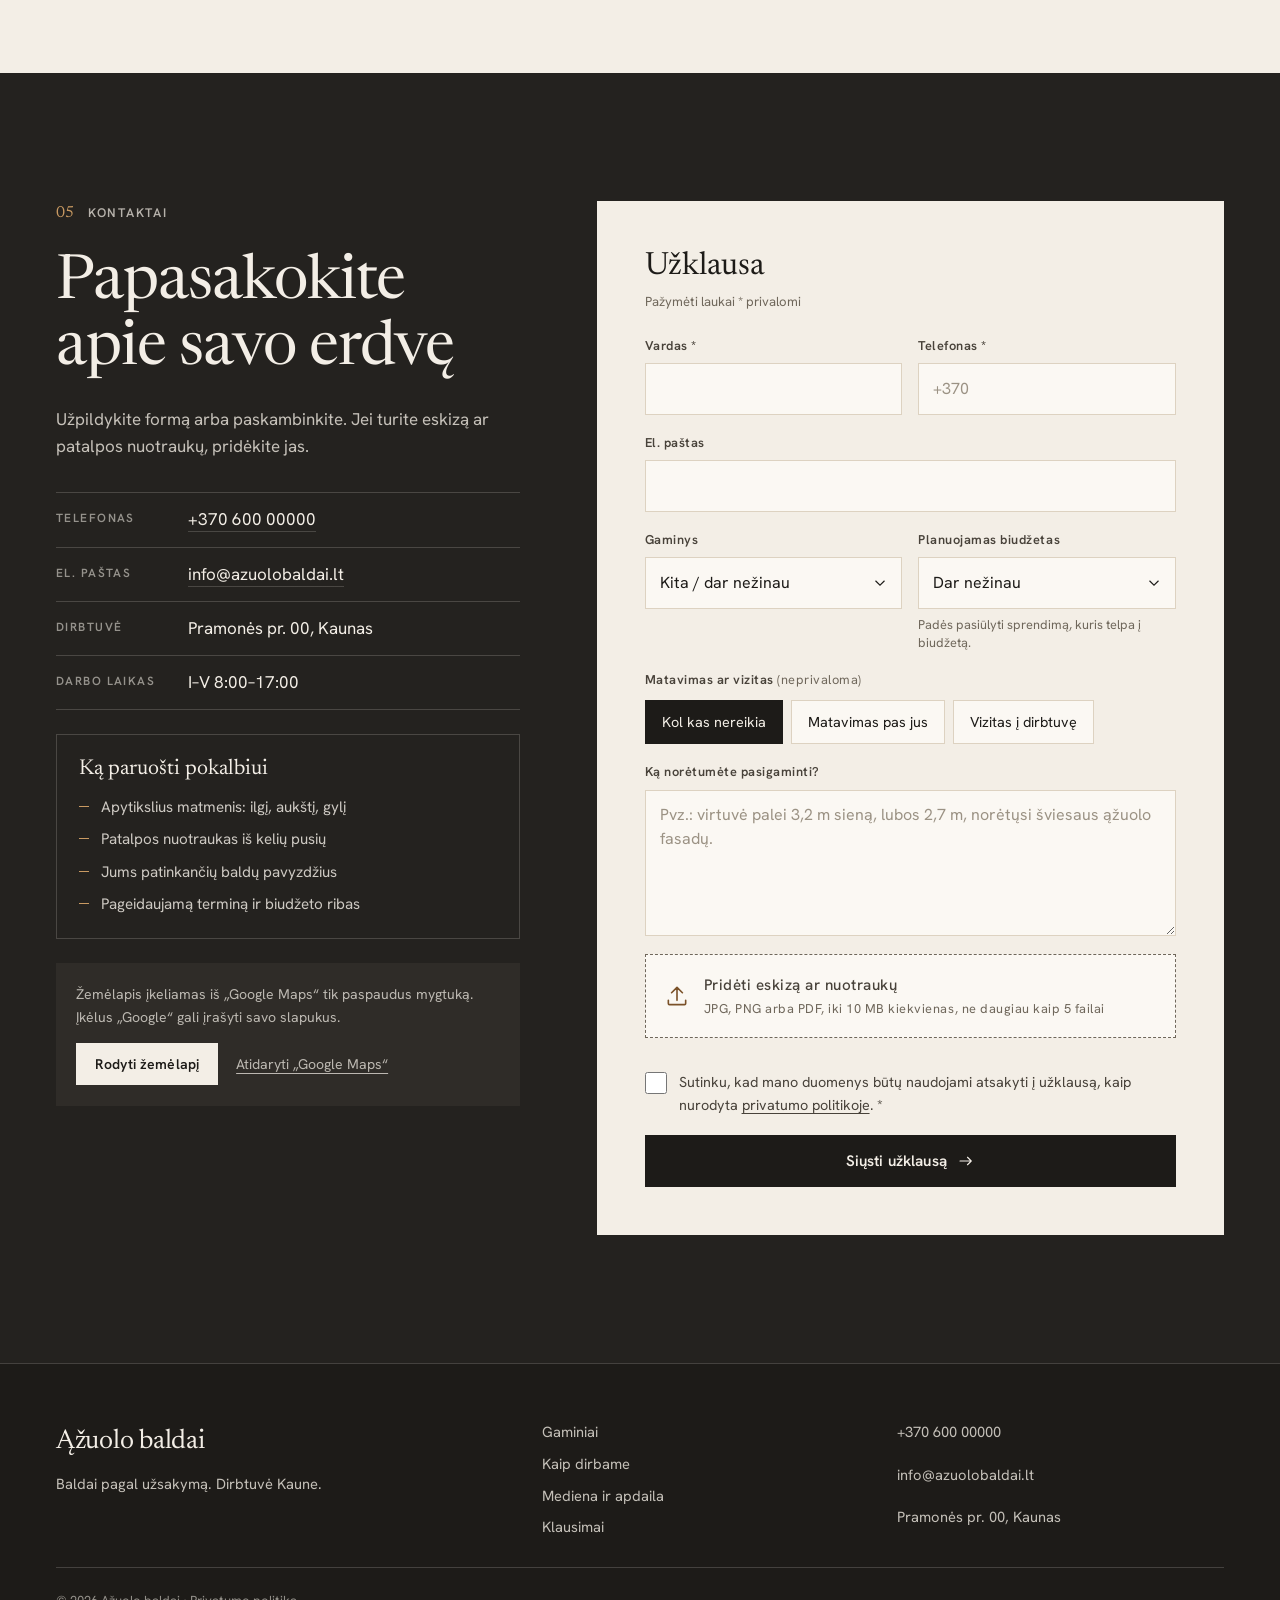
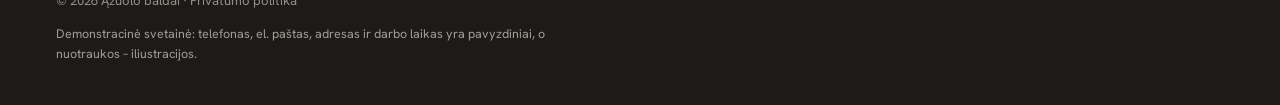
==== commit 78b92fce: "Tikslinis auditas: ryškesnė pradžios nuotrauka, klaidų tekstai, kontrastas, paspaudimo plotai - Prad" ====
--- a/index.html
+++ b/index.html
@@ -16,7 +16,7 @@
   <link rel="preconnect" href="https://fonts.googleapis.com">
   <link rel="preconnect" href="https://fonts.gstatic.com" crossorigin>
   <link href="https://fonts.googleapis.com/css2?family=Newsreader:ital,opsz,wght@0,6..72,400;0,6..72,500;1,6..72,400&family=Hanken+Grotesk:wght@400;500;600&display=swap" rel="stylesheet">
-  <link rel="preload" as="image" href="img/photo-1622372738946-62e02505feb3.jpg" imagesrcset="img/photo-1622372738946-62e02505feb3-800.jpg 800w, img/photo-1622372738946-62e02505feb3.jpg 1600w" imagesizes="(max-width: 899px) 100vw, 50vw">
+  <link rel="preload" as="image" href="img/photo-1622372738946-62e02505feb3.jpg" imagesrcset="img/photo-1622372738946-62e02505feb3-800.jpg 800w, img/photo-1622372738946-62e02505feb3-1200.jpg 1200w, img/photo-1622372738946-62e02505feb3.jpg 1600w" imagesizes="(max-width: 899px) 100vw, 900px">
   <link rel="stylesheet" href="styles.css">
   <script>document.documentElement.className += " js";</script>
   <script type="application/ld+json">
@@ -117,7 +117,7 @@
       </dl>
     </div>
     <figure class="hero__media">
-      <img src="img/photo-1622372738946-62e02505feb3.jpg" srcset="img/photo-1622372738946-62e02505feb3-800.jpg 800w, img/photo-1622372738946-62e02505feb3.jpg 1600w" sizes="(max-width: 899px) 100vw, 50vw" width="1600" height="1747" fetchpriority="high" decoding="async" alt="Virtuvė su medienos fasadų spintomis iki lubų, stiklinėmis vitrinos durimis ir tamsia sala su mediniu stalviršiu">
+      <img src="img/photo-1622372738946-62e02505feb3.jpg" srcset="img/photo-1622372738946-62e02505feb3-800.jpg 800w, img/photo-1622372738946-62e02505feb3-1200.jpg 1200w, img/photo-1622372738946-62e02505feb3.jpg 1600w" sizes="(max-width: 899px) 100vw, 900px" width="1600" height="1747" fetchpriority="high" decoding="async" alt="Virtuvė su medienos fasadų spintomis iki lubų, stiklinėmis vitrinos durimis ir tamsia sala su mediniu stalviršiu">
       <figcaption>Iliustracinė nuotrauka</figcaption>
     </figure>
   </section>
@@ -199,13 +199,13 @@
           <h3 class="h3">Nuo ko priklauso kaina</h3>
           <p>Kainoraščio neskelbiame, nes kiekvienas baldas gaminamas pagal konkrečius matmenis. Kainą lemia:</p>
         </div>
-        <ol class="pricing__list">
+        <ul class="pricing__list">
           <li><strong>Matmenys</strong><span>kiek reikia medžiagos ir darbo</span></li>
           <li><strong>Mediena</strong><span>pasirinkta rūšis</span></li>
           <li><strong>Apdaila</strong><span>alyva, lakas ar kita danga</span></li>
           <li><strong>Furnitūra</strong><span>vyriai, bėgeliai, apšvietimas</span></li>
           <li><strong>Montavimas</strong><span>kiek sudėtinga sumontuoti vietoje</span></li>
-        </ol>
+        </ul>
         <p class="pricing__cta">Nurodykite planuojamą biudžetą užklausoje, ir pasiūlysime sprendimą, kuris į jį telpa. <a href="#u-biudzetas" class="link">Nurodyti biudžetą</a></p>
       </div>
     </div>
@@ -532,6 +532,7 @@
       <li>Pramonės pr. 00, Kaunas</li>
     </ul>
     <p class="ftr__legal">© <span data-year>2026</span> Ąžuolo baldai · <a href="privatumas.html">Privatumo politika</a></p>
+    <p class="ftr__demo">Demonstracinė svetainė: telefonas, el. paštas, adresas ir darbo laikas yra pavyzdiniai, o nuotraukos – iliustracijos.</p>
   </div>
 </footer>
 
--- a/styles.css
+++ b/styles.css
@@ -143,7 +143,7 @@
 }
 .hdr.is-scrolled { border-bottom-color: var(--line); background: rgba(243, 238, 230, .86); box-shadow: 0 14px 30px -26px rgba(29, 27, 24, .45); }
 .hdr__in { display: flex; align-items: center; gap: 28px; height: var(--hdr); }
-.brand { display: flex; flex-direction: column; text-decoration: none; line-height: 1; margin-right: auto; }
+.brand { display: flex; flex-direction: column; justify-content: center; min-height: 44px; text-decoration: none; line-height: 1; margin-right: auto; }
 .brand__name { font-family: var(--serif); font-size: 1.45rem; letter-spacing: -.01em; }
 .brand__sub { font-size: .66rem; font-weight: 600; letter-spacing: .18em; text-transform: uppercase; color: var(--muted); margin-top: 5px; }
 .hdr__nav { display: none; gap: 28px; }
@@ -276,9 +276,8 @@
 .pricing { margin-top: clamp(48px, 7vw, 88px); padding-top: 28px; border-top: 1px solid var(--ink); display: grid; gap: 22px; }
 .pricing__head { display: grid; gap: 10px; }
 .pricing__head p { color: var(--ink-2); max-width: 52ch; }
-.pricing__list { display: grid; grid-template-columns: repeat(2, minmax(0, 1fr)); gap: 0 16px; counter-reset: pf; }
-.pricing__list li { counter-increment: pf; display: grid; gap: 2px; padding: 14px 0; border-bottom: 1px solid var(--line); }
-.pricing__list li::before { content: counter(pf, decimal-leading-zero); font-family: var(--serif); font-size: .85rem; color: var(--oak-deep); }
+.pricing__list { display: grid; grid-template-columns: repeat(2, minmax(0, 1fr)); gap: 0 16px; }
+.pricing__list li { display: grid; gap: 2px; padding: 14px 0; border-bottom: 1px solid var(--line); }
 .pricing__list strong { font-family: var(--serif); font-weight: 400; font-size: 1.3rem; line-height: 1.15; }
 .pricing__list span { font-size: .88rem; color: var(--muted); }
 .pricing__cta { color: var(--ink-2); max-width: 60ch; }
@@ -454,7 +453,7 @@
 .wcmp__lbl th { text-align: left; font-size: .72rem; font-weight: 600; letter-spacing: .12em; text-transform: uppercase; color: var(--muted); padding: 14px 0 4px; }
 .wcmp__table td { vertical-align: top; padding: 0 14px 14px 0; color: var(--ink-2); border-bottom: 1px solid var(--line); }
 .wcmp__table td + td { padding-left: 14px; border-left: 1px solid var(--line); }
-.wcmp__close { margin-top: 16px; padding: 6px 0; background: none; border: 0; cursor: pointer; font-size: .9rem; color: var(--ink); text-decoration: underline; text-underline-offset: 4px; text-decoration-thickness: 1px; }
+.wcmp__close { margin-top: 10px; min-height: 44px; padding: 0; background: none; border: 0; cursor: pointer; font-size: .9rem; color: var(--ink); text-decoration: underline; text-underline-offset: 4px; text-decoration-thickness: 1px; }
 .wcmp__close:hover { text-decoration-color: var(--oak); }
 /* padalytas vaizdas: kairėje pasirinkta rūšis, dešinėje lyginama */
 .woodx__layer { transition: opacity .3s ease-out, clip-path .35s var(--ease-out); clip-path: inset(0); }
@@ -528,7 +527,7 @@
 .fpanel__dl div { display: grid; gap: 4px; padding: 14px 0; border-bottom: 1px solid var(--line); }
 .fpanel--lacquer .fpanel__dl div { border-bottom-color: var(--line-light); }
 .fpanel__dl dt { font-size: .72rem; font-weight: 600; letter-spacing: .12em; text-transform: uppercase; color: var(--muted); }
-.fpanel--lacquer .fpanel__dl dt { color: rgba(243, 238, 230, .55); }
+.fpanel--lacquer .fpanel__dl dt { color: rgba(243, 238, 230, .7); }
 .fpanel__dl dd { margin: 0; font-size: 1rem; }
 @media (min-width: 640px) {
   .fpanel__dl div { grid-template-columns: 150px minmax(0, 1fr); gap: 16px; align-items: baseline; }
@@ -586,6 +585,7 @@
 .prep li::before { content: ""; position: absolute; left: 0; top: .72em; width: 10px; height: 1px; background: var(--oak-light); }
 .map { padding: 20px; background: var(--char-2); font-size: .88rem; color: rgba(243, 238, 230, .72); display: grid; gap: 14px; }
 .map__actions { display: flex; flex-wrap: wrap; align-items: center; gap: 12px 18px; }
+.map__actions .link { display: inline-flex; align-items: center; min-height: 44px; }
 .map.is-loaded { padding: 0; aspect-ratio: 4 / 3; }
 .map iframe { width: 100%; height: 100%; border: 0; display: block; filter: grayscale(.4) contrast(1.05); }
 @media (min-width: 1000px) {
@@ -683,6 +683,7 @@
 .ftr__brand p { margin-top: 8px; }
 .ftr__links { display: grid; gap: 8px; }
 .ftr__legal { padding-top: 22px; border-top: 1px solid var(--line-light); font-size: .82rem; color: rgba(243, 238, 230, .55); }
+.ftr__demo { grid-column: 1 / -1; margin-top: -14px; font-size: .78rem; color: rgba(243, 238, 230, .62); max-width: 70ch; }
 @media (min-width: 760px) {
   .ftr { padding-bottom: 40px; }
   .ftr__in { grid-template-columns: 1.4fr 1fr 1fr; }
@@ -793,6 +794,8 @@
 }
 
 @media print {
+  .rv, .rv > *, .rv .m__btn { opacity: 1 !important; transform: none !important; clip-path: none !important; }
+  .step::before { transform: none !important; }
   .hdr, .mbar, .menu, .lb, .map, .form { display: none !important; }
   body { background: #fff; }
 }
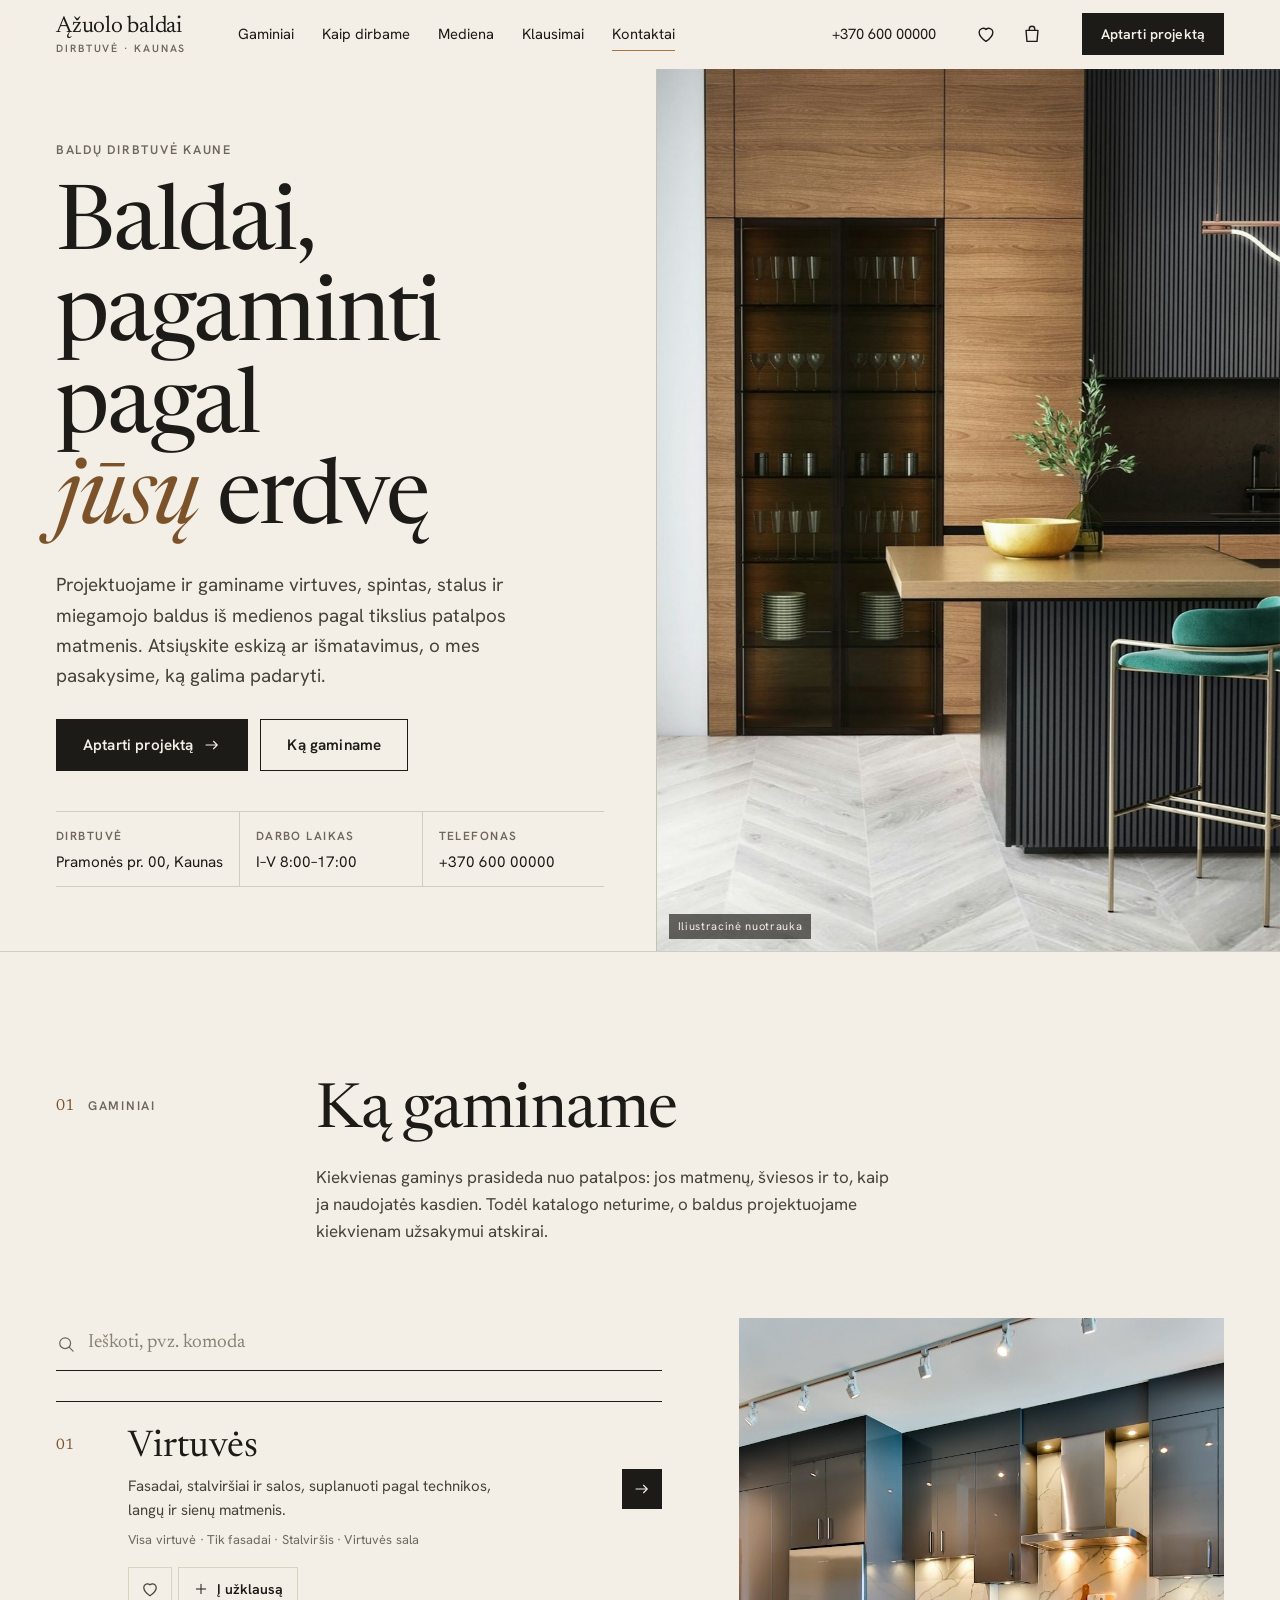
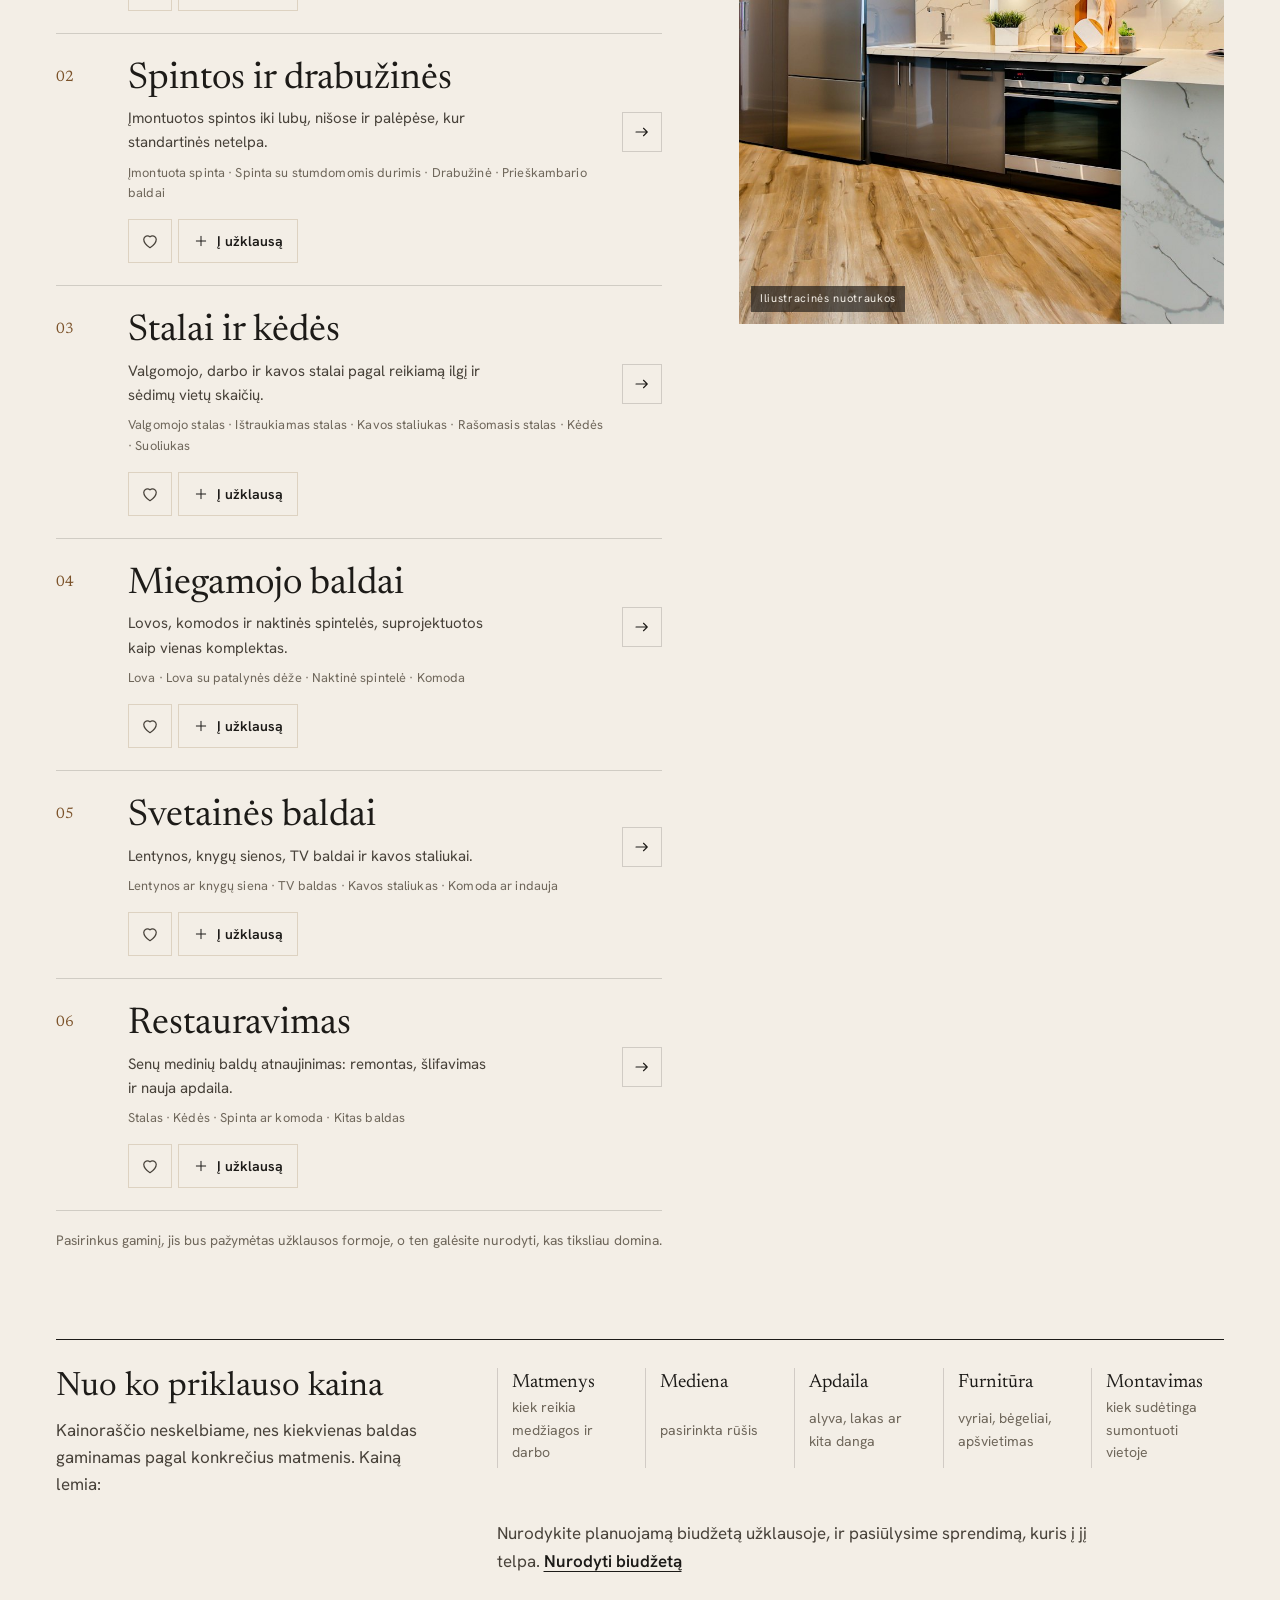
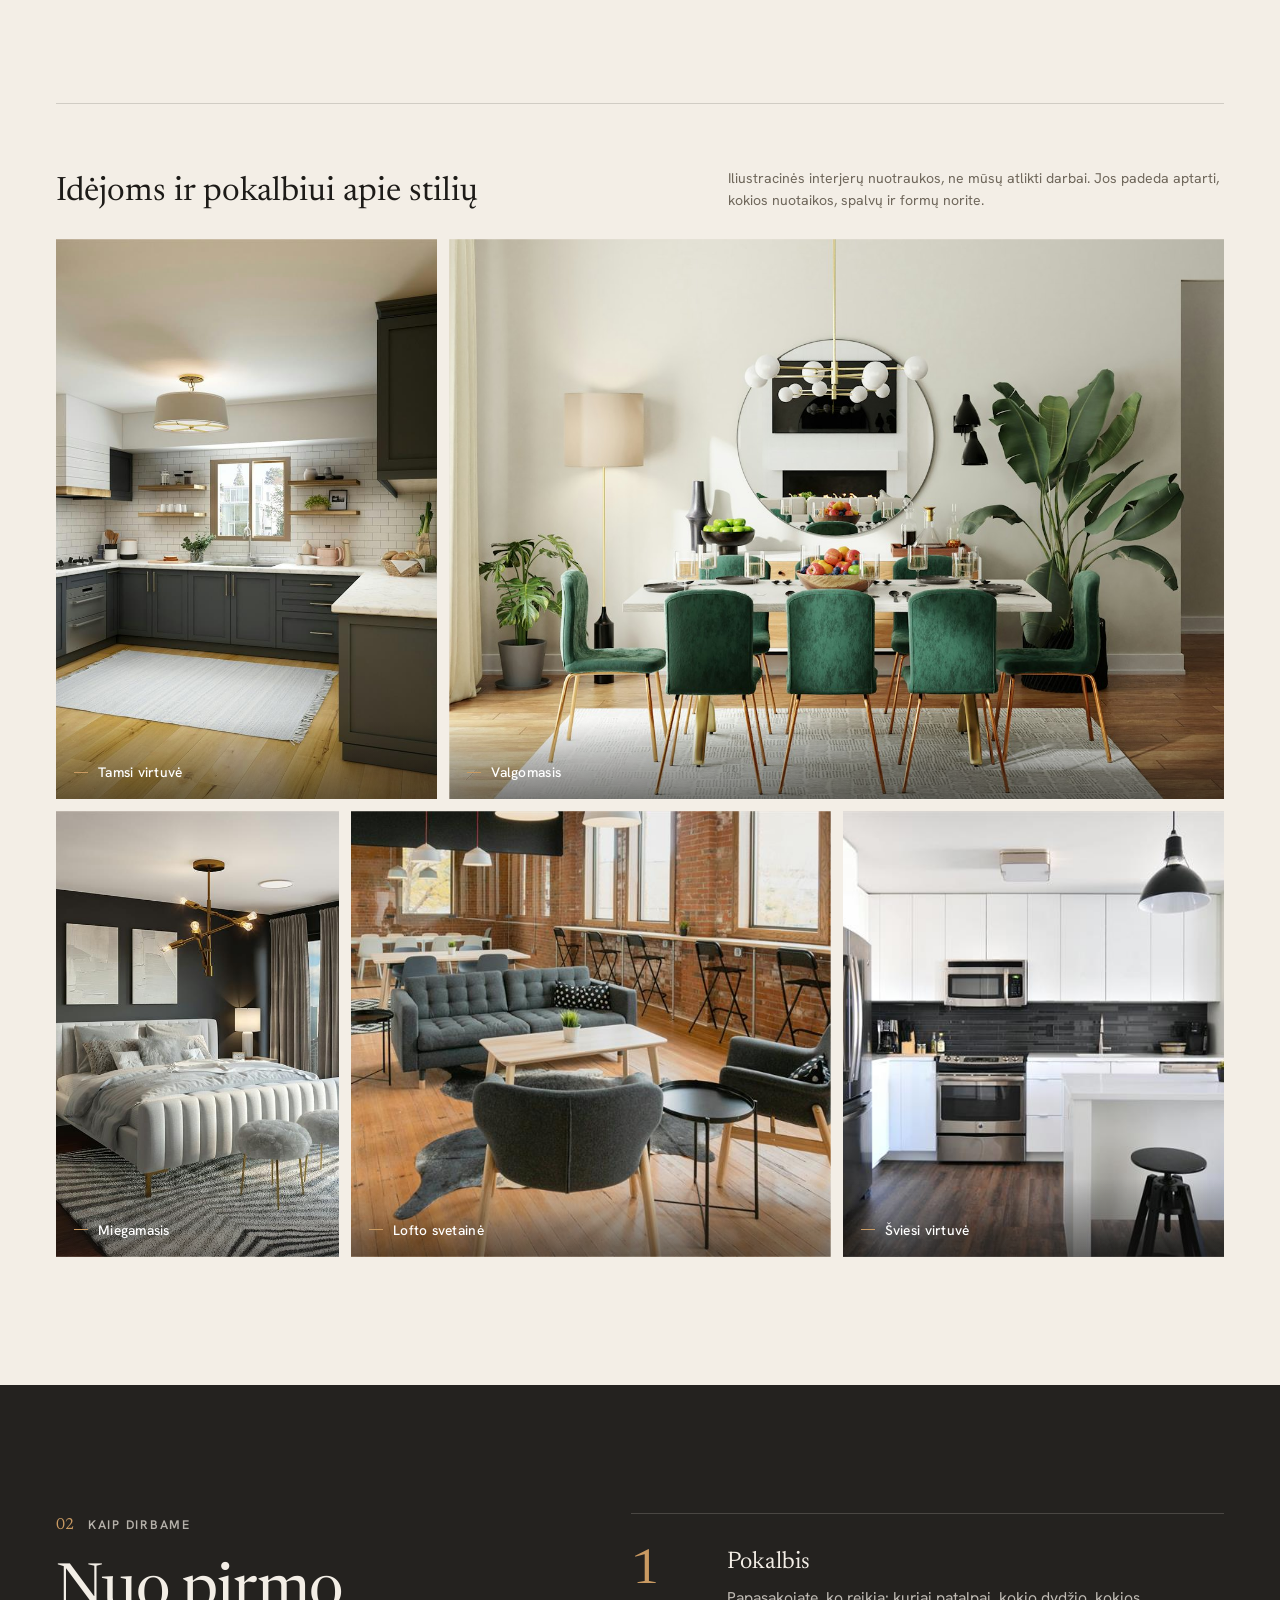
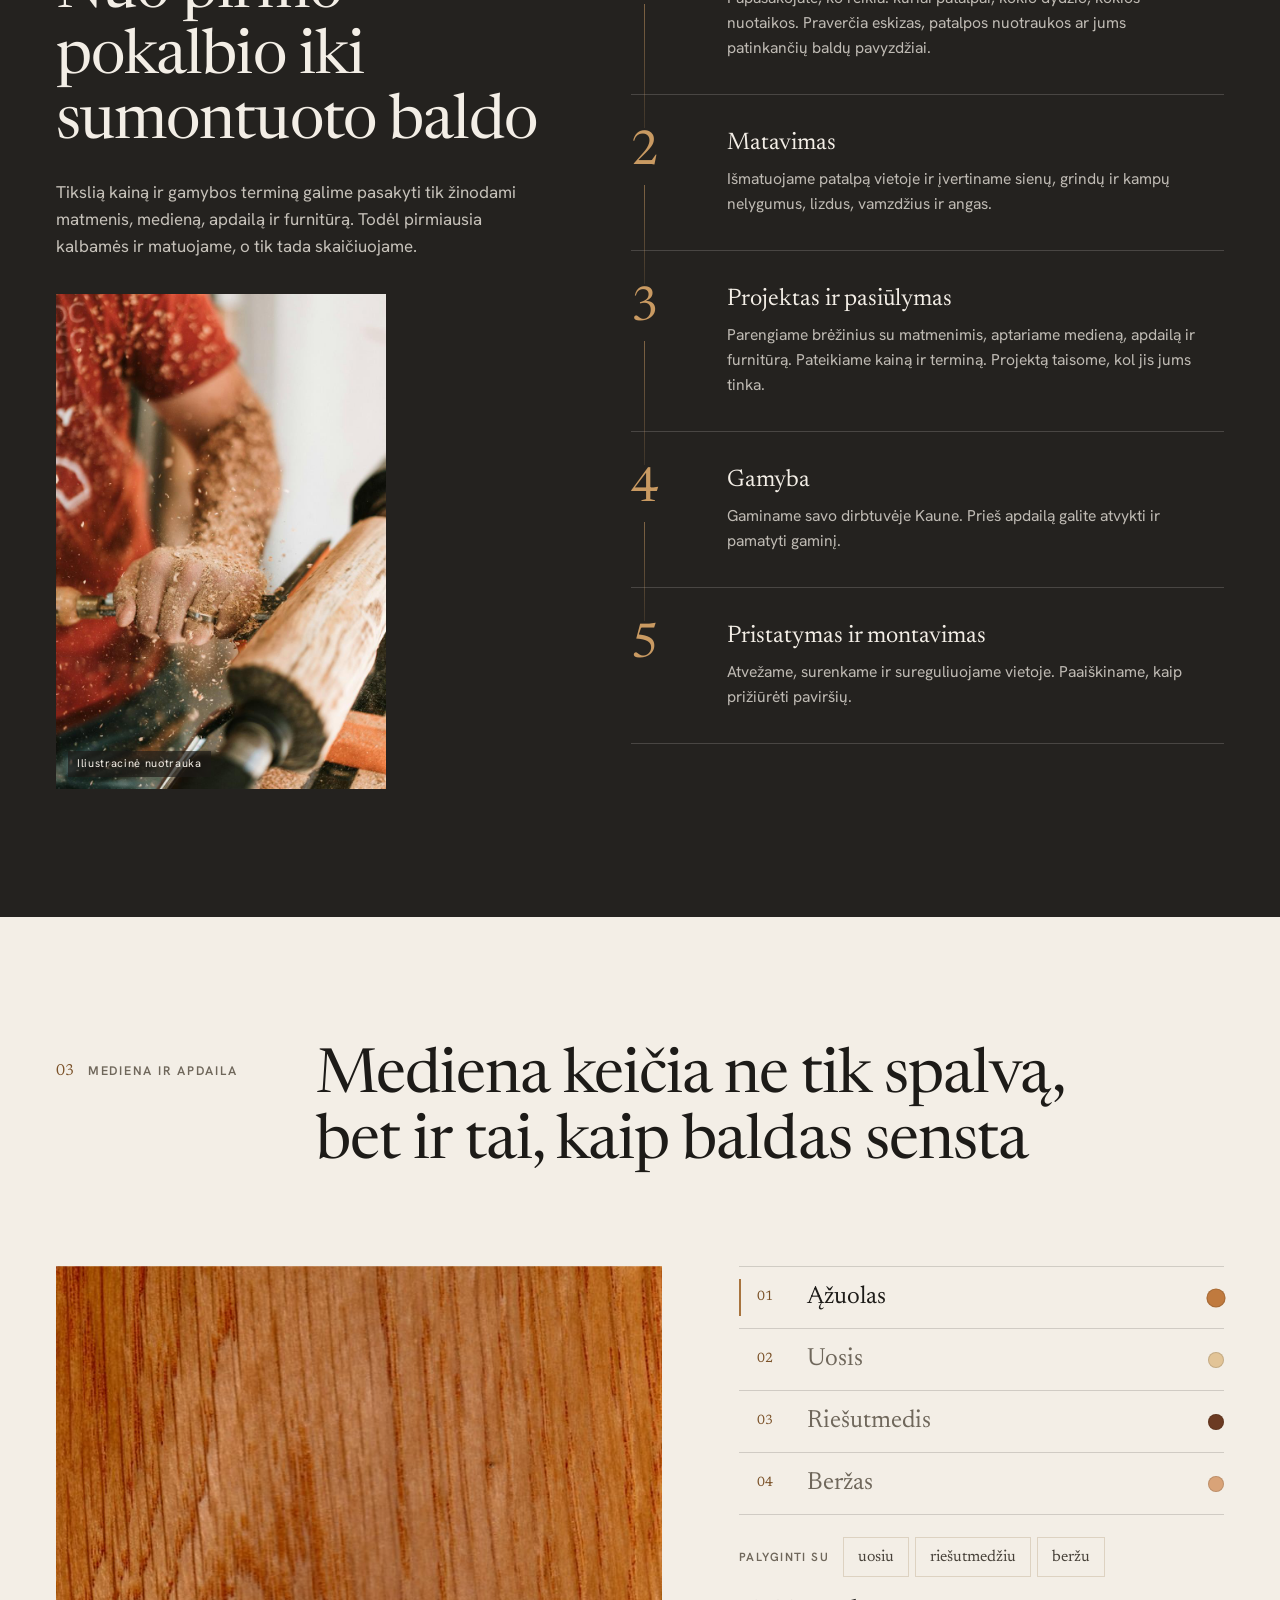
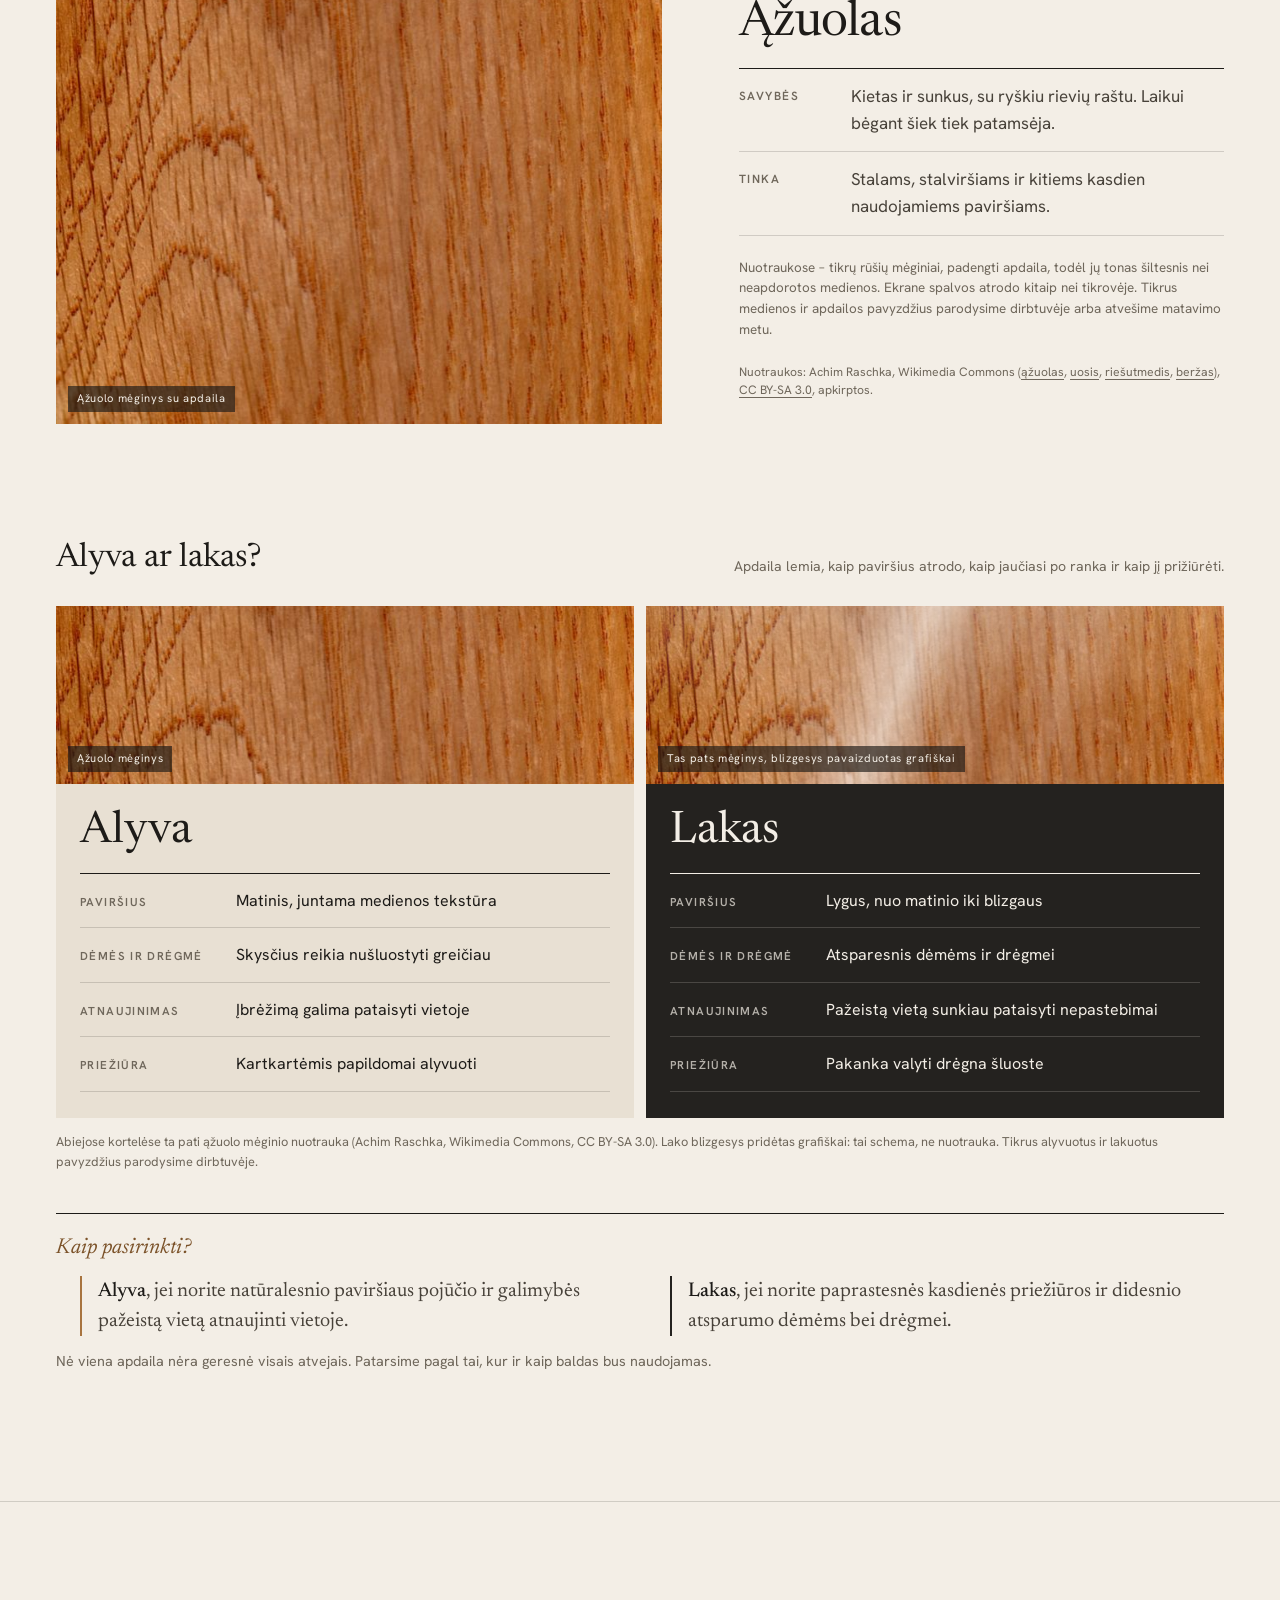
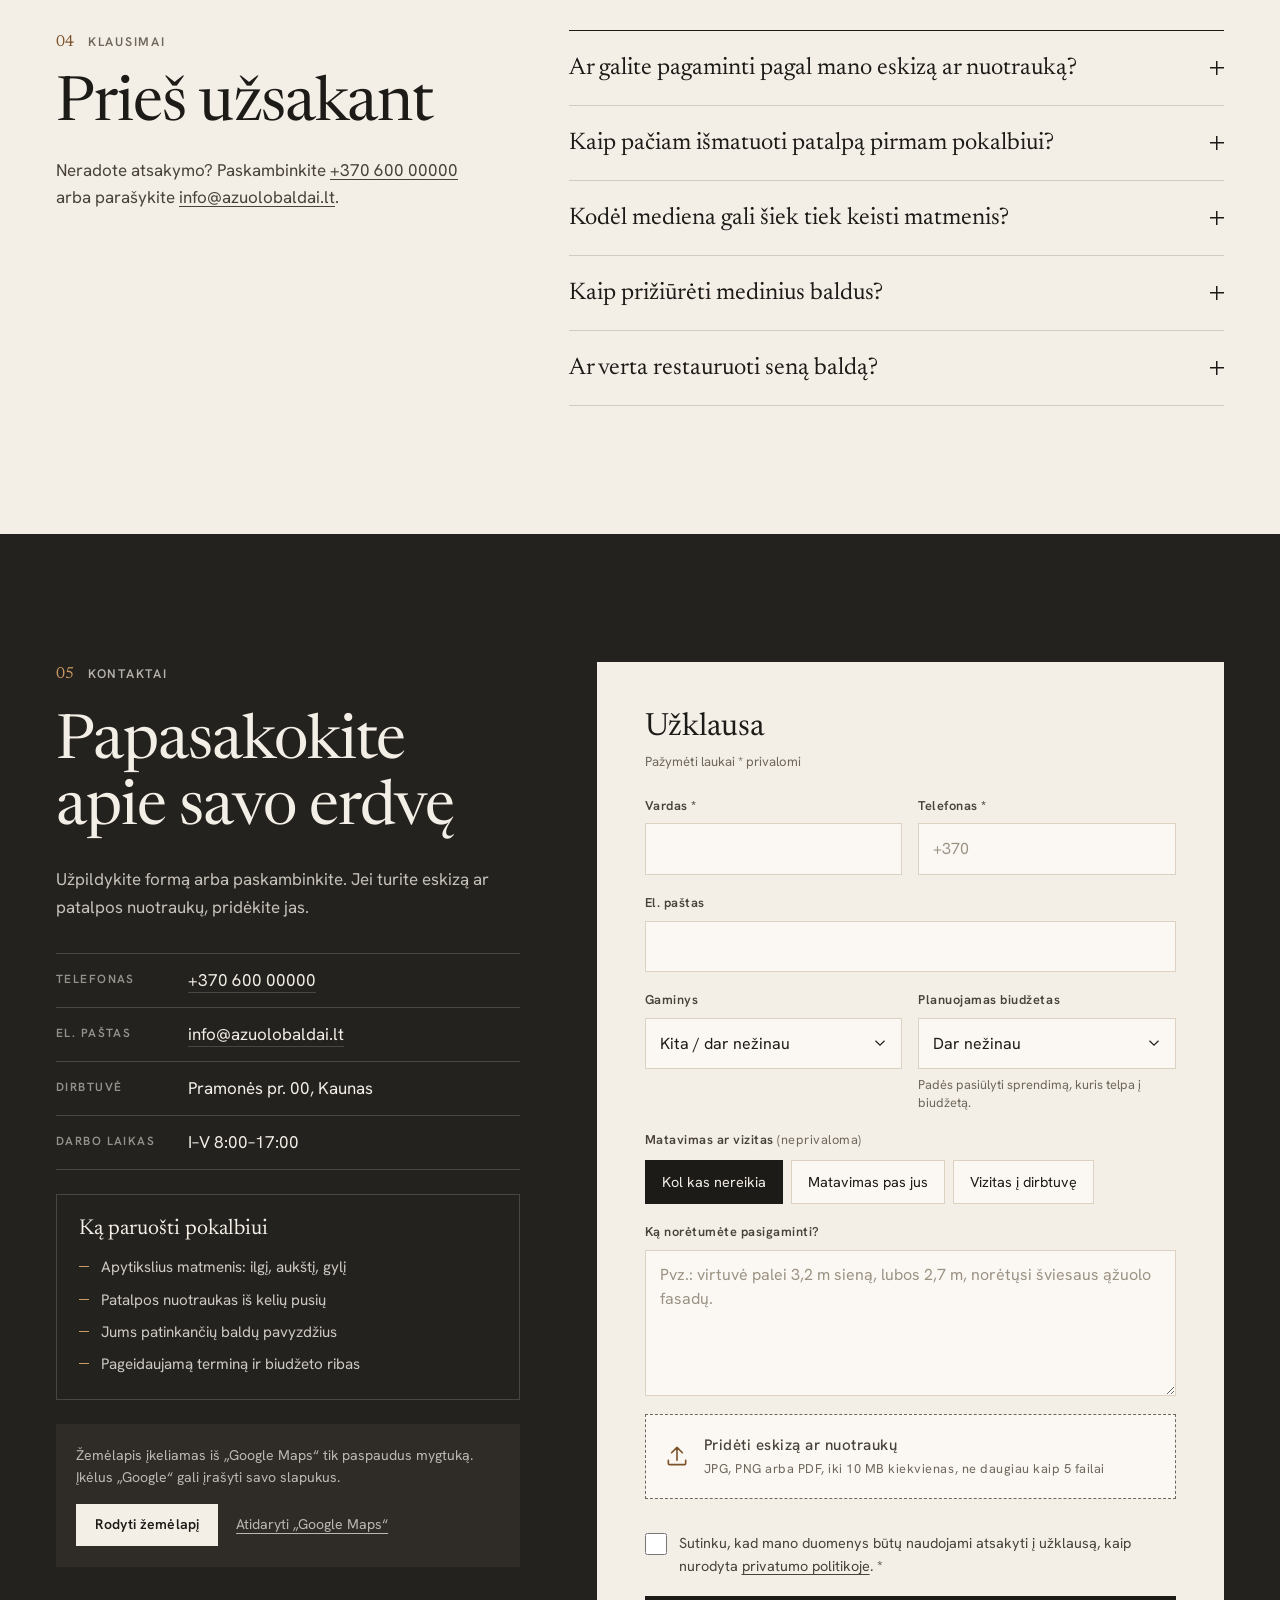
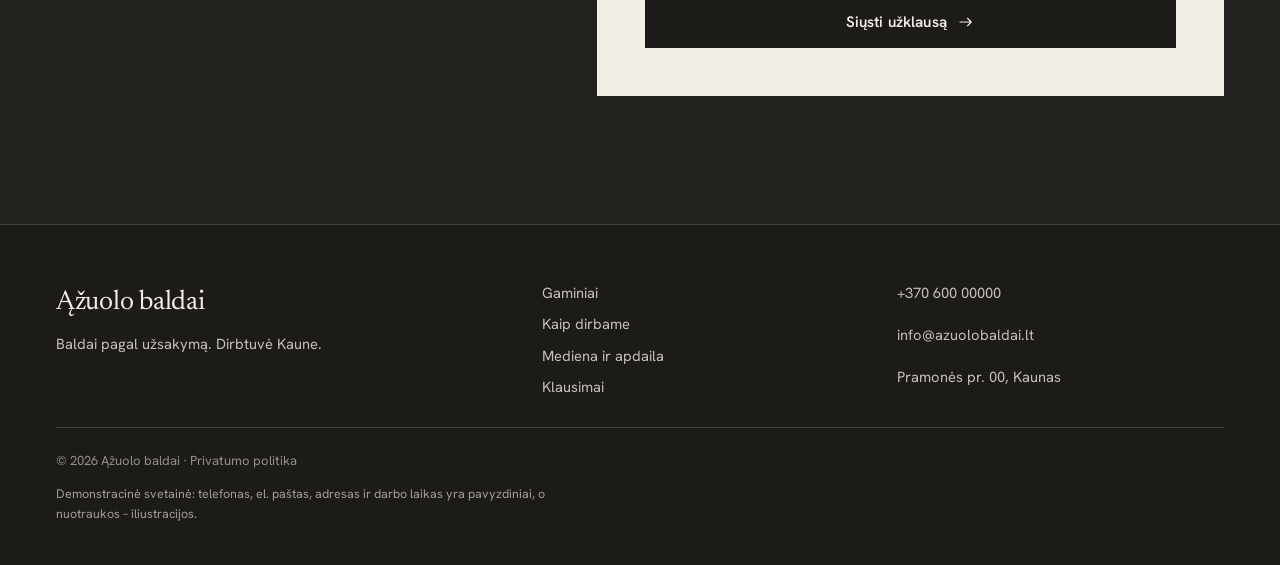
==== commit fdee05f0: "Užklausos krepšelis, įsiminti gaminiai, paieška, kainų ir socialinių tinklų nustatymai - js/catalog." ====
--- a/index.html
+++ b/index.html
@@ -42,6 +42,11 @@
   <symbol id="i-right" viewBox="0 0 24 24"><path d="m9 5 7 7-7 7" fill="none" stroke="currentColor" stroke-width="1.5" stroke-linecap="round" stroke-linejoin="round"/></symbol>
   <symbol id="i-upload" viewBox="0 0 24 24"><path d="M12 16V4m-5 5 5-5 5 5M4 16v3a1 1 0 0 0 1 1h14a1 1 0 0 0 1-1v-3" fill="none" stroke="currentColor" stroke-width="1.5" stroke-linecap="round" stroke-linejoin="round"/></symbol>
   <symbol id="i-file" viewBox="0 0 24 24"><path d="M14 3H6.5A1.5 1.5 0 0 0 5 4.5v15A1.5 1.5 0 0 0 6.5 21h11a1.5 1.5 0 0 0 1.5-1.5V8l-5-5Z M14 3v5h5" fill="none" stroke="currentColor" stroke-width="1.5" stroke-linejoin="round"/></symbol>
+  <symbol id="i-heart" viewBox="0 0 24 24"><path d="M12 20s-7.5-4.6-7.5-10.1A4.4 4.4 0 0 1 12 7.1a4.4 4.4 0 0 1 7.5 2.8C19.5 15.4 12 20 12 20Z" fill="var(--heart-fill, none)" stroke="currentColor" stroke-width="1.5" stroke-linejoin="round"/></symbol>
+  <symbol id="i-bag" viewBox="0 0 24 24"><path d="M5.5 8h13l-1 12h-11l-1-12Z" fill="none" stroke="currentColor" stroke-width="1.5" stroke-linejoin="round"/><path d="M9 8V6.5a3 3 0 0 1 6 0V8" fill="none" stroke="currentColor" stroke-width="1.5"/></symbol>
+  <symbol id="i-plus" viewBox="0 0 24 24"><path d="M12 5v14M5 12h14" stroke="currentColor" stroke-width="1.5" stroke-linecap="round"/></symbol>
+  <symbol id="i-check" viewBox="0 0 24 24"><path d="m5 12.5 4.5 4.5L19 7.5" fill="none" stroke="currentColor" stroke-width="1.6" stroke-linecap="round" stroke-linejoin="round"/></symbol>
+  <symbol id="i-search" viewBox="0 0 24 24"><circle cx="11" cy="11" r="6.5" fill="none" stroke="currentColor" stroke-width="1.5"/><path d="m16 16 4.5 4.5" stroke="currentColor" stroke-width="1.5" stroke-linecap="round"/></symbol>
 </svg>
 
 <header class="hdr" id="hdr">
@@ -456,6 +461,8 @@
       <form class="form js-form" id="form" data-form="full" novalidate aria-labelledby="form-h">
         <h3 class="form__title" id="form-h">Užklausa</h3>
         <p class="form__req">Pažymėti laukai * privalomi</p>
+        <!-- Užklausos krepšelio santrauka (pildo js/forms.js, kai krepšelyje yra gaminių) -->
+        <div class="bsum" id="basketSum" aria-live="polite" hidden></div>
         <div class="form__grid">
           <div class="field"><label for="f-name">Vardas *</label><input id="f-name" name="name" required autocomplete="name" maxlength="100"></div>
           <div class="field"><label for="f-phone">Telefonas *</label><input id="f-phone" name="phone" type="tel" required autocomplete="tel" inputmode="tel" maxlength="25" placeholder="+370"></div>
@@ -554,6 +561,8 @@
 
 <script src="config.js"></script>
 <script src="js/app.js"></script>
+<script src="js/catalog.js"></script>
 <script src="js/forms.js"></script>
+<script src="js/inquiry.js"></script>
 </body>
 </html>
--- a/styles.css
+++ b/styles.css
@@ -793,9 +793,179 @@
   *, *::before, *::after { transition-duration: .01ms !important; animation-duration: .01ms !important; }
 }
 
+/* =========================================================
+   Užklausos krepšelis, įsiminti gaminiai, paieška
+   ========================================================= */
+
+/* Antraštės mygtukai */
+.hdr__tools { display: flex; align-items: center; gap: 2px; }
+.tool {
+  position: relative; display: inline-flex; align-items: center; gap: 8px;
+  min-width: 44px; min-height: 44px; padding: 0 10px; justify-content: center;
+  background: transparent; border: 0; color: var(--ink); cursor: pointer; -webkit-tap-highlight-color: transparent;
+  transition: color var(--t-quick) ease-out;
+}
+.tool svg { width: 22px; height: 22px; }
+.tool:hover { color: var(--oak-deep); }
+.tool__label { display: none; font-size: .88rem; }
+.tool__n {
+  position: absolute; top: 5px; right: 3px; min-width: 18px; height: 18px; padding: 0 5px; border-radius: 9px;
+  background: var(--ink); color: var(--paper); font-size: .68rem; font-weight: 600; line-height: 18px; text-align: center;
+}
+.tool__n:empty { display: none; }
+@media (min-width: 1400px) {
+  .tool__label { display: inline; }
+  .tool__n { position: static; }
+}
+
+/* Gaminių eilutės: veiksmai */
+.prow { display: grid; grid-template-columns: minmax(0, 1fr); }
+.prow[hidden] { display: none; }
+.prow__actions { display: flex; align-items: center; gap: 6px; padding: 0 0 18px 50px; margin-top: -6px; }
+.fav {
+  display: grid; place-items: center; width: 44px; height: 44px; padding: 0;
+  background: transparent; border: 1px solid var(--paper-3); color: var(--ink-2); cursor: pointer;
+  -webkit-tap-highlight-color: transparent;
+  transition: border-color var(--t-quick) ease-out, color var(--t-quick) ease-out;
+}
+.fav svg { width: 20px; height: 20px; transition: transform .25s var(--ease-out); }
+.fav:hover { border-color: var(--ink); color: var(--ink); }
+.fav.is-on { --heart-fill: var(--oak); color: var(--oak-deep); border-color: var(--oak); }
+.fav:active svg { transform: scale(.85); }
+.addq {
+  display: inline-flex; align-items: center; gap: 8px; min-height: 44px; padding: 0 14px;
+  background: transparent; border: 1px solid var(--paper-3); color: var(--ink); cursor: pointer; font-size: .88rem; font-weight: 600;
+  -webkit-tap-highlight-color: transparent;
+  transition: background-color var(--t-quick) ease-out, color var(--t-quick) ease-out, border-color var(--t-quick) ease-out, transform .15s var(--ease-out);
+}
+.addq svg { width: 16px; height: 16px; }
+.addq:hover { border-color: var(--ink); }
+.addq:active { transform: scale(.97); }
+.addq.is-in { background: var(--ink); border-color: var(--ink); color: var(--paper); }
+.prow__price { display: block; margin-top: 4px; font-size: .86rem; font-weight: 600; color: var(--oak-deep); }
+@media (min-width: 900px) { .prow__actions { padding: 0 0 22px 72px; margin-top: -10px; } }
+
+/* Paieška tarp gaminių */
+.psearch { position: relative; display: flex; align-items: center; margin-bottom: 8px; border-bottom: 1px solid var(--ink); }
+.psearch__i { position: absolute; left: 0; width: 20px; height: 20px; color: var(--muted); pointer-events: none; }
+.psearch input {
+  flex: 1; min-width: 0; min-height: 52px; padding: 0 44px 0 32px; border: 0; background: transparent;
+  font-family: var(--serif); font-size: 1.2rem; color: var(--ink); -webkit-appearance: none; appearance: none;
+}
+.psearch input::-webkit-search-cancel-button { display: none; }
+.psearch input::placeholder { color: #8a8174; }
+.psearch input:focus { outline: none; }
+.psearch:focus-within { border-bottom-color: var(--oak); box-shadow: 0 1px 0 var(--oak); }
+.psearch__clear { position: absolute; right: 0; display: grid; place-items: center; width: 44px; height: 44px; background: none; border: 0; cursor: pointer; color: var(--ink-2); }
+.psearch__clear[hidden] { display: none; }
+.psearch__clear svg { width: 18px; height: 18px; }
+.psearch__status { min-height: 1.4em; margin-bottom: 4px; font-size: .82rem; color: var(--muted); }
+.psearch__empty { padding: 22px 0; border-bottom: 1px solid var(--line); color: var(--ink-2); display: grid; gap: 6px; }
+.psearch__empty[hidden] { display: none; }
+.products__col { min-width: 0; }
+
+/* Šoninis skydelis */
+.drawer {
+  margin: 0 0 0 auto; width: min(440px, 100%); max-width: none; height: 100%; max-height: none; padding: 0;
+  border: 0; background: var(--paper); color: var(--ink);
+  display: none; flex-direction: column;
+}
+.drawer[open] { display: flex; }
+.drawer::backdrop { background: rgba(29, 27, 24, .45); }
+@media (prefers-reduced-motion: no-preference) {
+  .drawer[open] { animation: drawerIn .32s var(--ease-out); }
+  @keyframes drawerIn { from { transform: translateX(24px); opacity: 0; } }
+}
+.drawer__top { display: flex; align-items: center; justify-content: space-between; gap: 12px; padding: 14px 20px; border-bottom: 1px solid var(--line); }
+.drawer__title { font-family: var(--serif); font-size: 1.6rem; line-height: 1.1; }
+.drawer__close { border-color: var(--paper-3); }
+.drawer__switch { display: grid; grid-template-columns: 1fr 1fr; border-bottom: 1px solid var(--line); }
+.drawer__switch button {
+  min-height: 48px; background: none; border: 0; border-bottom: 2px solid transparent; cursor: pointer;
+  font-size: .9rem; color: var(--muted); transition: color var(--t-quick), border-color var(--t-quick);
+}
+.drawer__switch button[aria-pressed="true"] { color: var(--ink); border-bottom-color: var(--oak); font-weight: 600; }
+.drawer__body { flex: 1; overflow-y: auto; padding: 18px 20px; overscroll-behavior: contain; }
+.drawer__foot { display: grid; gap: 8px; padding: 14px 20px calc(14px + env(safe-area-inset-bottom)); border-top: 1px solid var(--line); background: var(--paper); }
+.drawer__foot:empty { display: none; }
+.drawer__lead { font-size: .86rem; color: var(--muted); margin-bottom: 14px; }
+.drawer__empty { display: grid; gap: 10px; padding: 12px 0; color: var(--ink-2); font-size: .95rem; }
+.drawer__empty-h { font-family: var(--serif); font-size: 1.4rem; color: var(--ink); }
+.drawer__clear { justify-self: center; min-height: 40px; padding: 0 8px; background: none; border: 0; cursor: pointer; font-size: .86rem; color: var(--muted); text-decoration: underline; text-underline-offset: 3px; }
+.drawer__clear:hover { color: var(--err); }
+
+.bitems { display: grid; border-top: 1px solid var(--ink); }
+.bitem { padding: 14px 0; border-bottom: 1px solid var(--line); }
+.bitem__head { display: grid; grid-template-columns: 64px minmax(0, 1fr) 44px; gap: 12px; align-items: start; }
+.bitem__head img { width: 64px; height: 64px; object-fit: cover; background: var(--paper-2); }
+.bitem__t h3 { font-family: var(--serif); font-size: 1.2rem; line-height: 1.15; }
+.bitem__sum { margin-top: 4px; font-size: .84rem; color: var(--muted); line-height: 1.45; }
+.bitem__rm { display: grid; place-items: center; width: 44px; height: 44px; background: none; border: 0; cursor: pointer; color: var(--ink-2); }
+.bitem__rm:hover { color: var(--err); }
+.bitem__rm svg { width: 18px; height: 18px; }
+.bitem__acts { padding: 10px 0 0 76px; }
+.bitem__edit { margin-top: 10px; padding-left: 76px; }
+.bitem__edit summary {
+  display: inline-flex; align-items: center; gap: 8px; min-height: 40px; cursor: pointer; list-style: none;
+  font-size: .88rem; font-weight: 600; text-decoration: underline; text-underline-offset: 4px;
+}
+.bitem__edit summary::-webkit-details-marker { display: none; }
+.bitem__edit summary::after { content: ""; width: 7px; height: 7px; border-right: 1.5px solid currentColor; border-bottom: 1.5px solid currentColor; transform: rotate(45deg) translateY(-2px); transition: transform .2s; }
+.bitem__edit[open] summary::after { transform: rotate(-135deg) translateY(-1px); }
+.bitem__f { border: 0; padding: 0; margin: 8px 0 12px; min-width: 0; }
+.bitem__f legend { padding: 0; margin-bottom: 8px; font-size: .8rem; font-weight: 600; color: var(--ink-2); }
+.bitem__grid { display: grid; grid-template-columns: 1fr 1fr; gap: 12px; }
+.bitem__full { grid-column: 1 / -1; }
+.bitem__grid .field input, .bitem__grid .field select, .bitem__grid .field textarea { min-height: 44px; padding: 9px 11px; font-size: .95rem; }
+.bitem__grid .field select { padding-right: 34px; }
+.bitem__grid .field textarea { min-height: 64px; }
+@media (max-width: 400px) {
+  .bitem__edit, .bitem__acts { padding-left: 0; }
+  .bitem__grid { grid-template-columns: 1fr; }
+}
+
+/* Krepšelio santrauka formoje */
+.bsum { margin: 0 0 22px; padding: 16px 18px; background: var(--paper-2); border-left: 3px solid var(--oak); display: grid; gap: 10px; }
+.bsum[hidden] { display: none; }
+.bsum__head { display: flex; justify-content: space-between; align-items: center; gap: 12px; }
+.bsum__title { font-family: var(--serif); font-size: 1.2rem; }
+.bsum__edit { min-height: 40px; padding: 0 4px; background: none; border: 0; cursor: pointer; font-size: .88rem; font-weight: 600; text-decoration: underline; text-underline-offset: 4px; }
+.bsum__list { padding-left: 20px; list-style: decimal; display: grid; gap: 4px; font-size: .9rem; color: var(--ink-2); }
+
+/* Trumpas pranešimas apie veiksmą */
+.toast {
+  position: fixed; left: 50%; bottom: calc(72px + env(safe-area-inset-bottom)); z-index: 60; transform: translateX(-50%);
+  display: flex; align-items: center; gap: 14px; max-width: calc(100% - 32px); padding: 12px 16px;
+  background: var(--ink); color: var(--paper); font-size: .9rem; box-shadow: 0 10px 30px -18px rgba(0, 0, 0, .6);
+}
+.toast[hidden] { display: none; }
+.toast__btn { min-height: 36px; padding: 0 4px; background: none; border: 0; color: var(--oak-light); font-weight: 600; cursor: pointer; text-decoration: underline; text-underline-offset: 3px; white-space: nowrap; }
+@media (min-width: 760px) { .toast { bottom: 24px; } }
+@media (prefers-reduced-motion: no-preference) {
+  .toast.is-in { animation: toastIn .28s var(--ease-out); }
+  @keyframes toastIn { from { opacity: 0; transform: translate(-50%, 8px); } }
+}
+
+/* Socialiniai tinklai poraštėje (rodomi tik su tikrais adresais) */
+.ftr__social { display: flex; gap: 6px; margin-top: 14px; }
+.ftr__social a { display: grid; place-items: center; width: 44px; height: 44px; border: 1px solid var(--line-light); color: var(--paper); background: none; padding: 0; transition: border-color var(--t-quick), color var(--t-quick); }
+.ftr__social a:hover { border-color: var(--oak-light); color: var(--oak-light); }
+.ftr__social svg { width: 20px; height: 20px; }
+
 @media print {
+  .hdr__tools, .prow__actions, .psearch, .toast, .drawer { display: none !important; }
   .rv, .rv > *, .rv .m__btn { opacity: 1 !important; transform: none !important; clip-path: none !important; }
   .step::before { transform: none !important; }
   .hdr, .mbar, .menu, .lb, .map, .form { display: none !important; }
   body { background: #fff; }
 }
+
+/* Siauri telefonai: logotipas, įsiminti, užklausa ir meniu turi tilpti vienoje eilutėje */
+.brand__name, .brand__sub { white-space: nowrap; }
+@media (max-width: 419px) {
+  .hdr__in { gap: 6px; }
+  .brand__name { font-size: 1.22rem; }
+  .brand__sub { font-size: .58rem; letter-spacing: .14em; }
+  .menu-btn { padding: 0 11px; }
+  .hdr__tools { gap: 0; }
+}
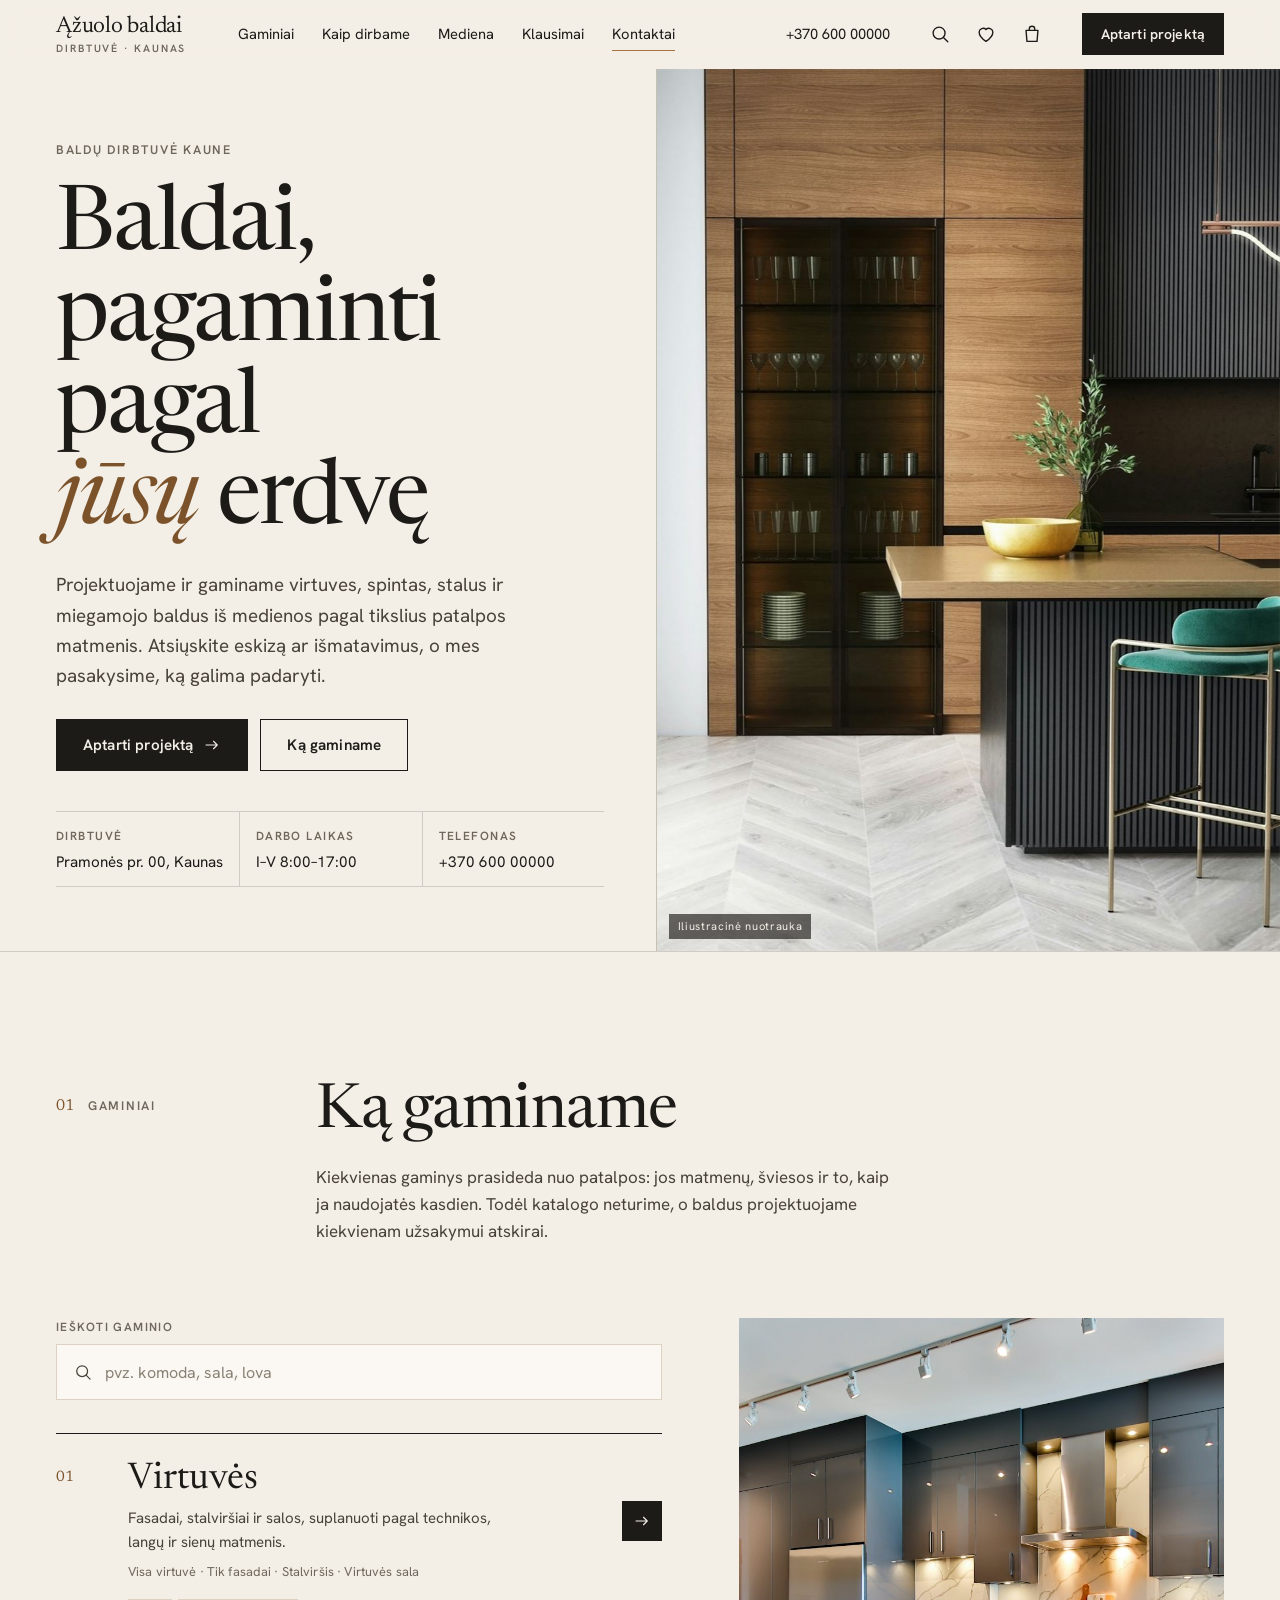
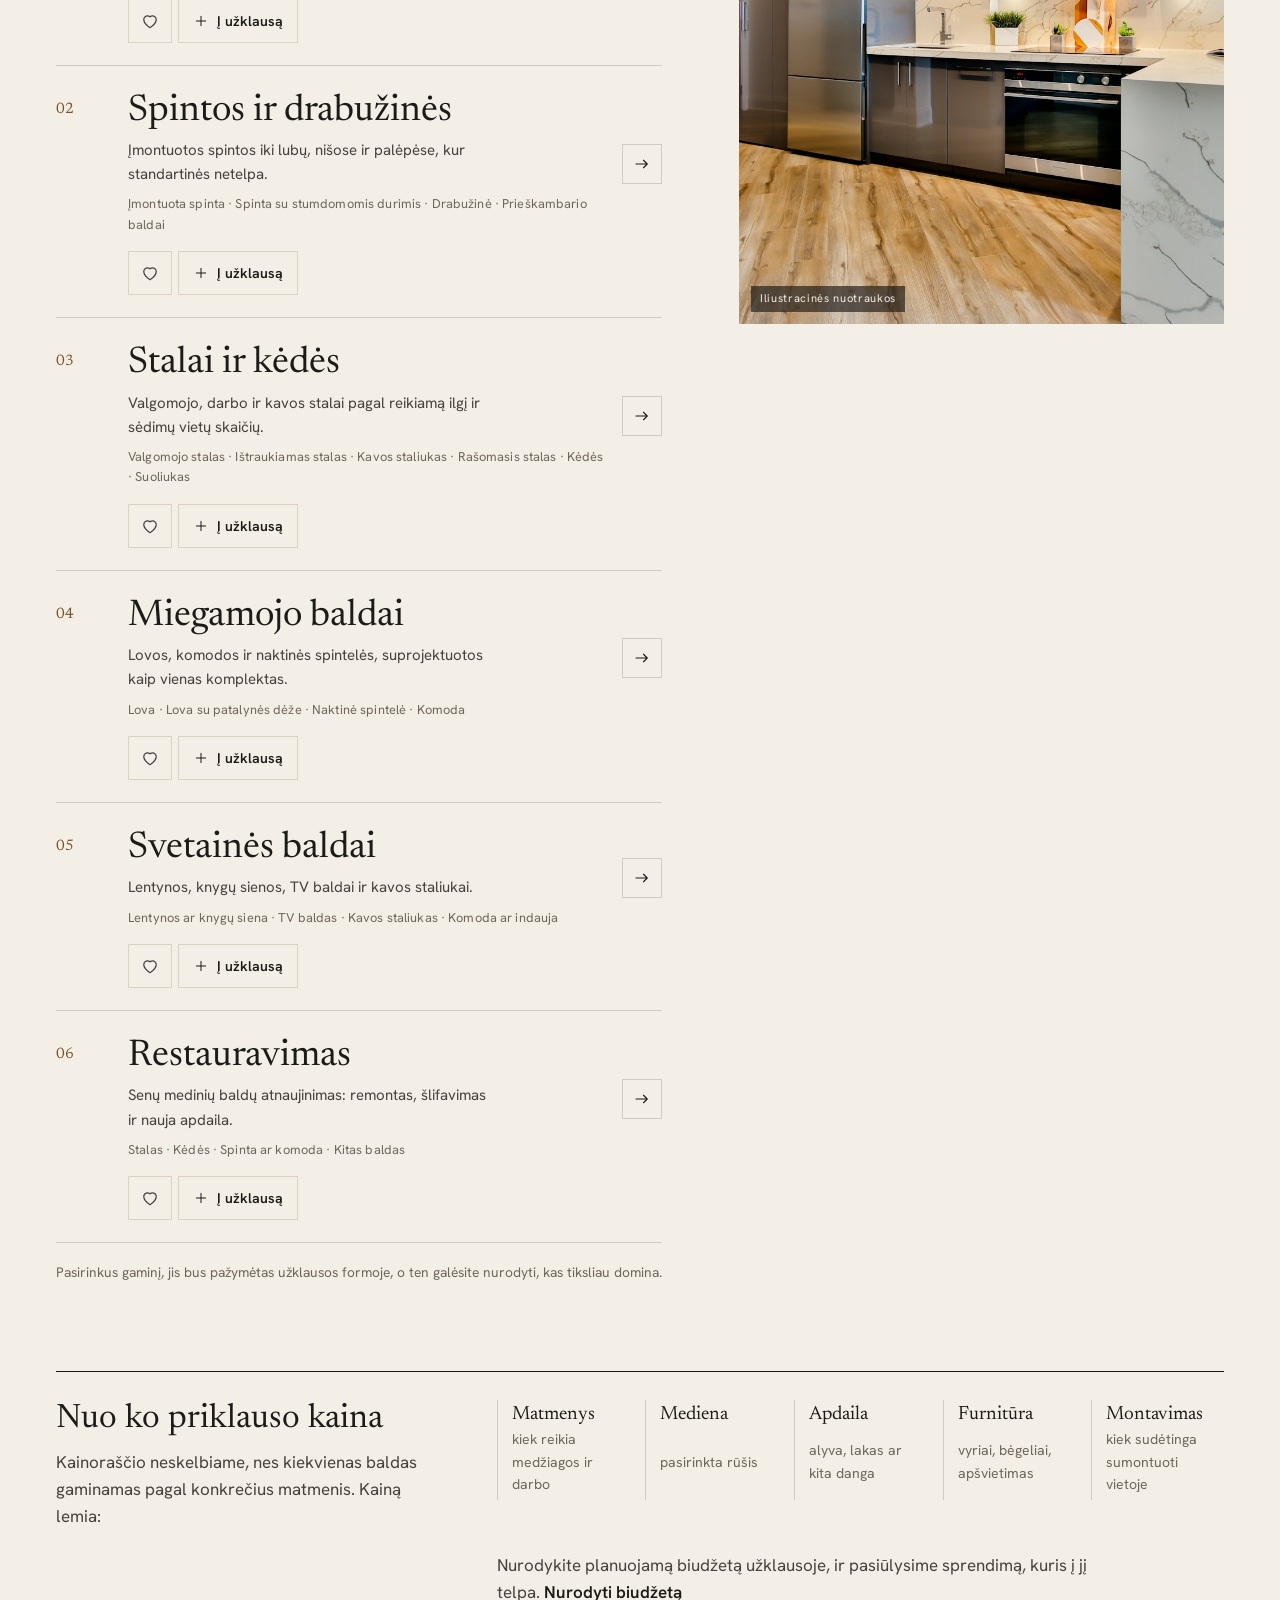
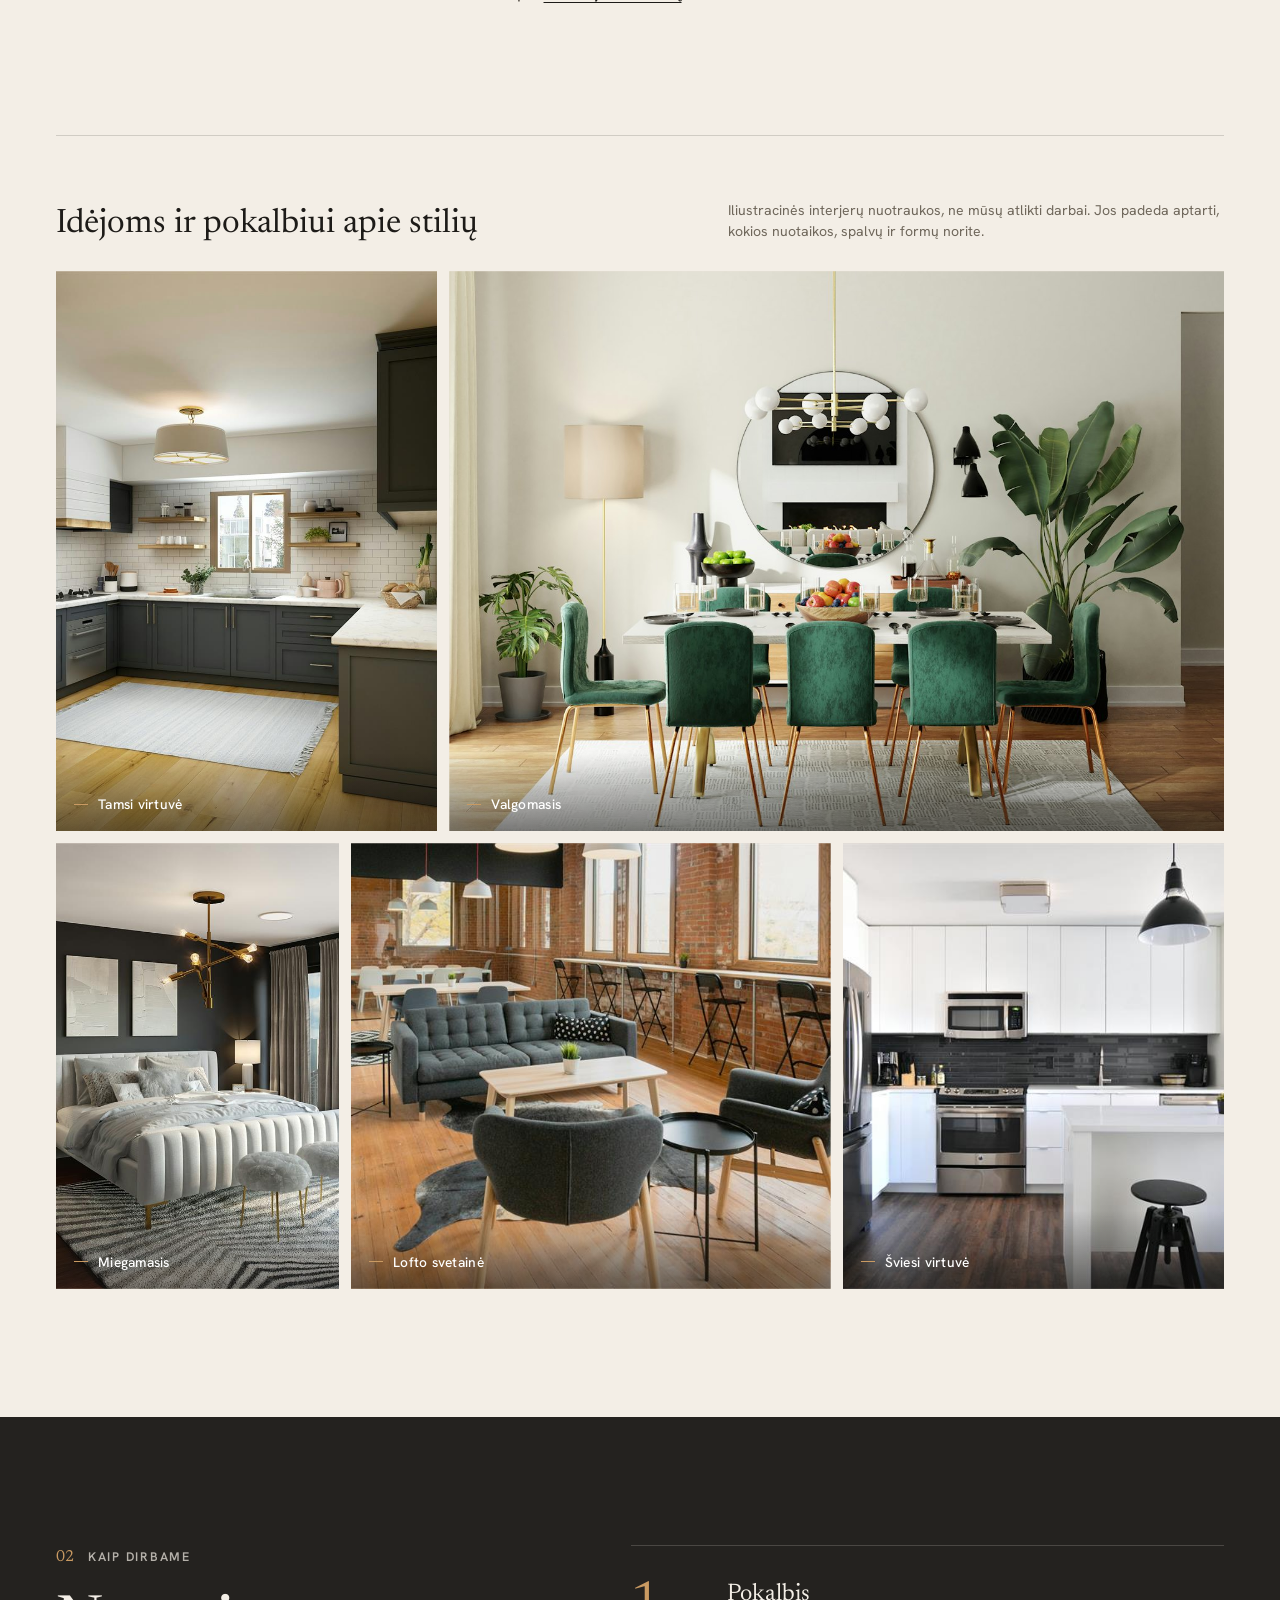
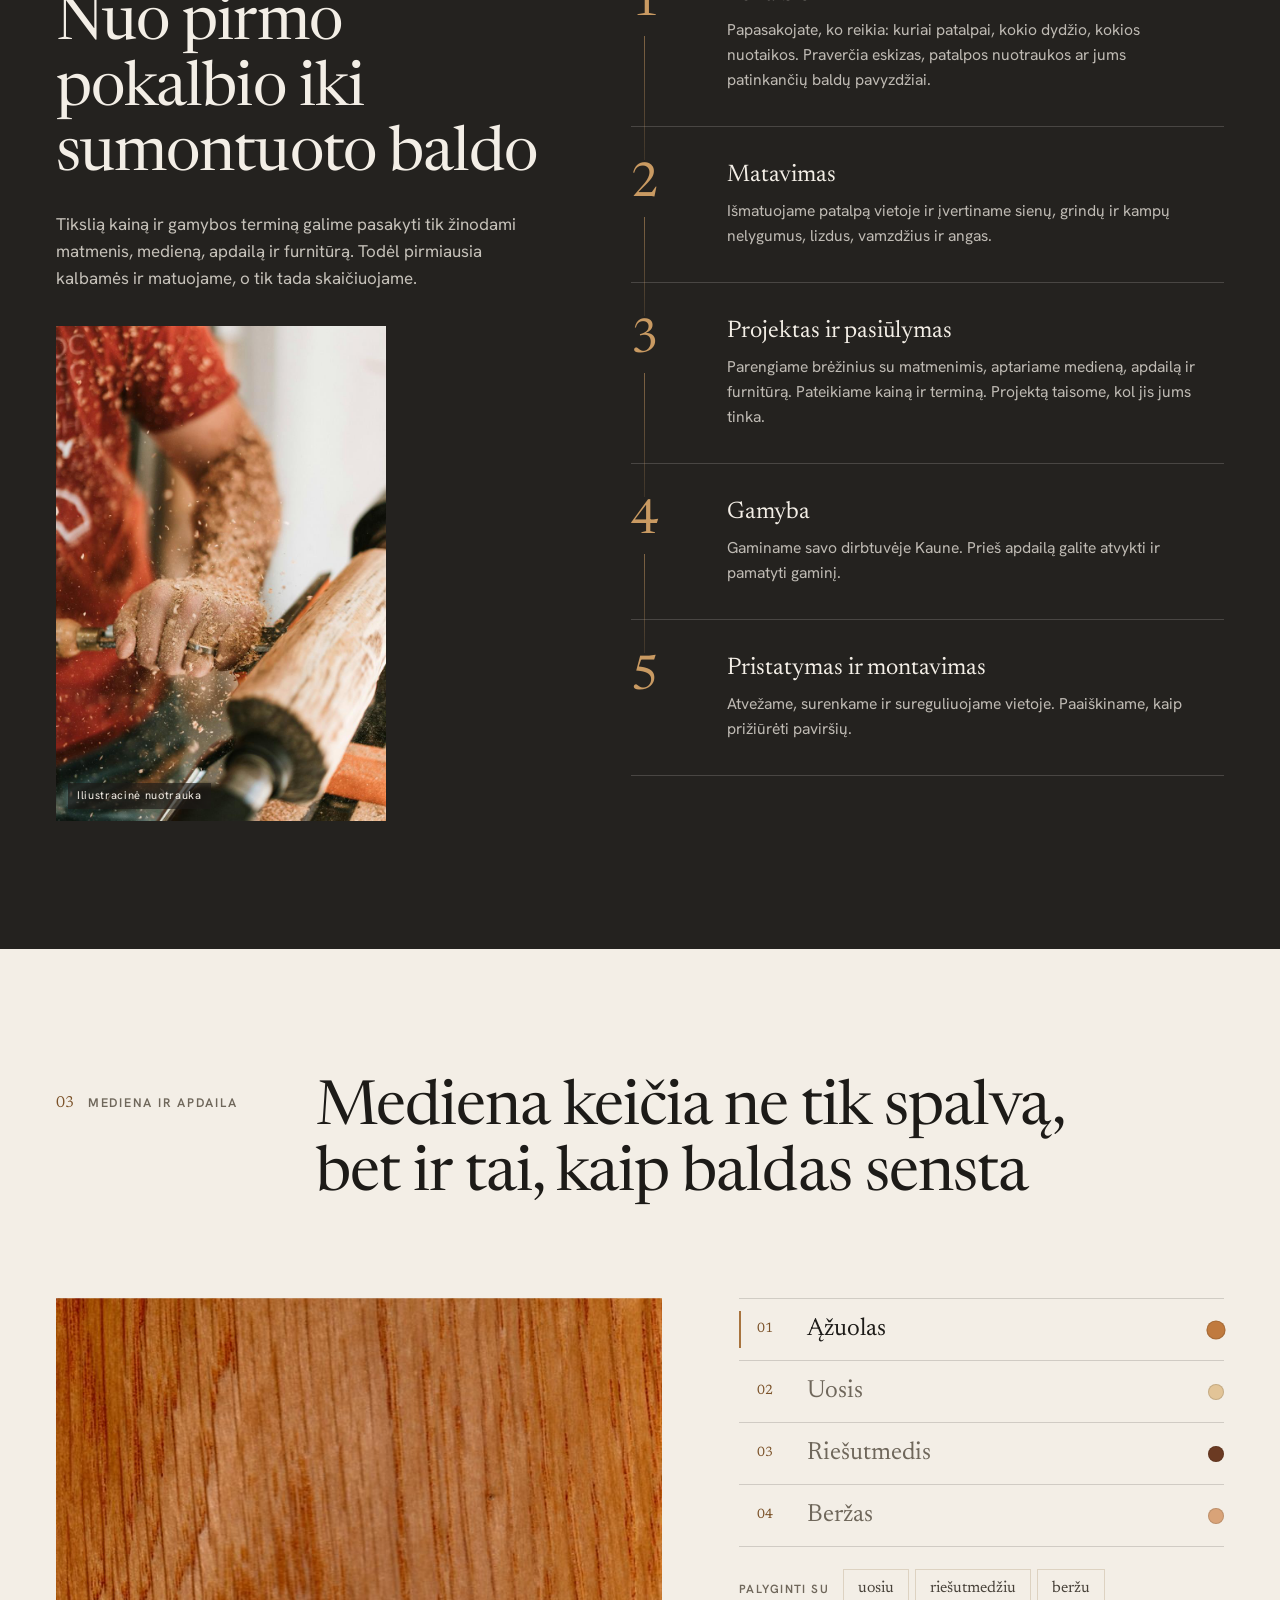
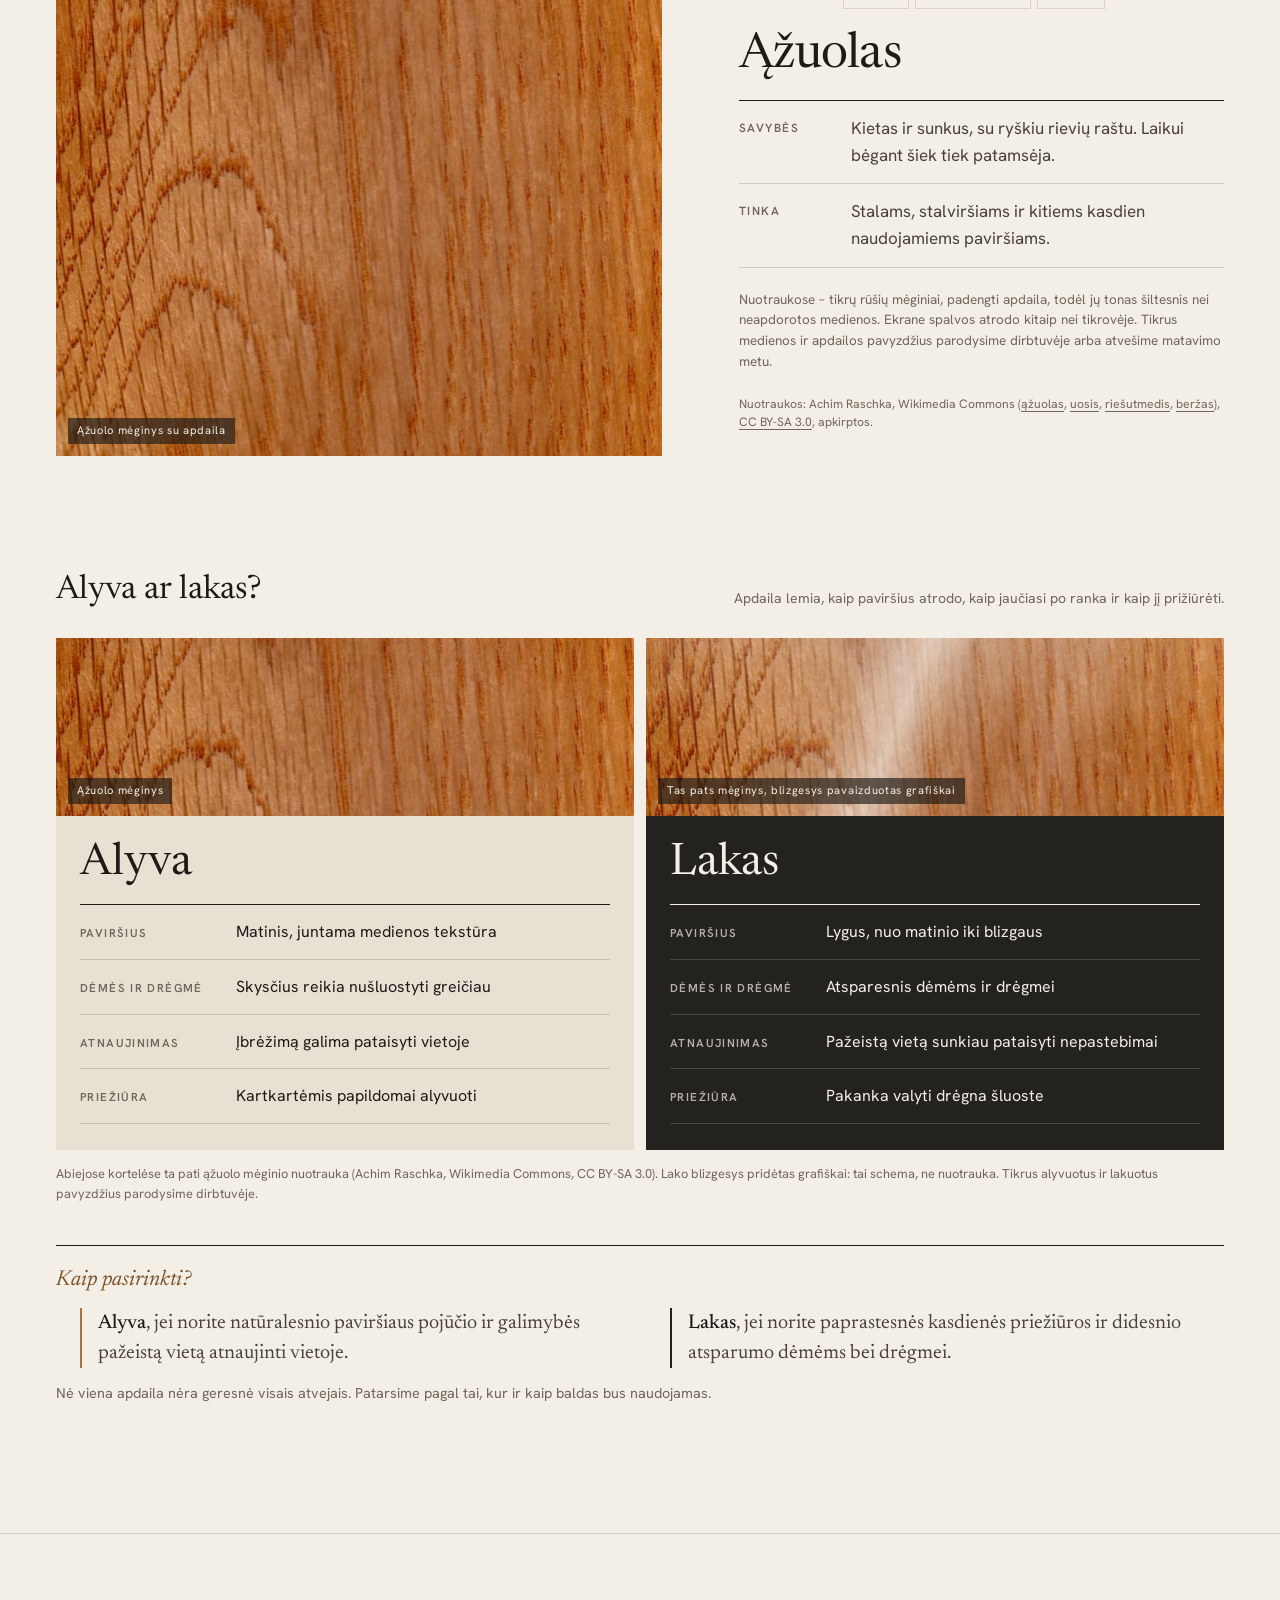
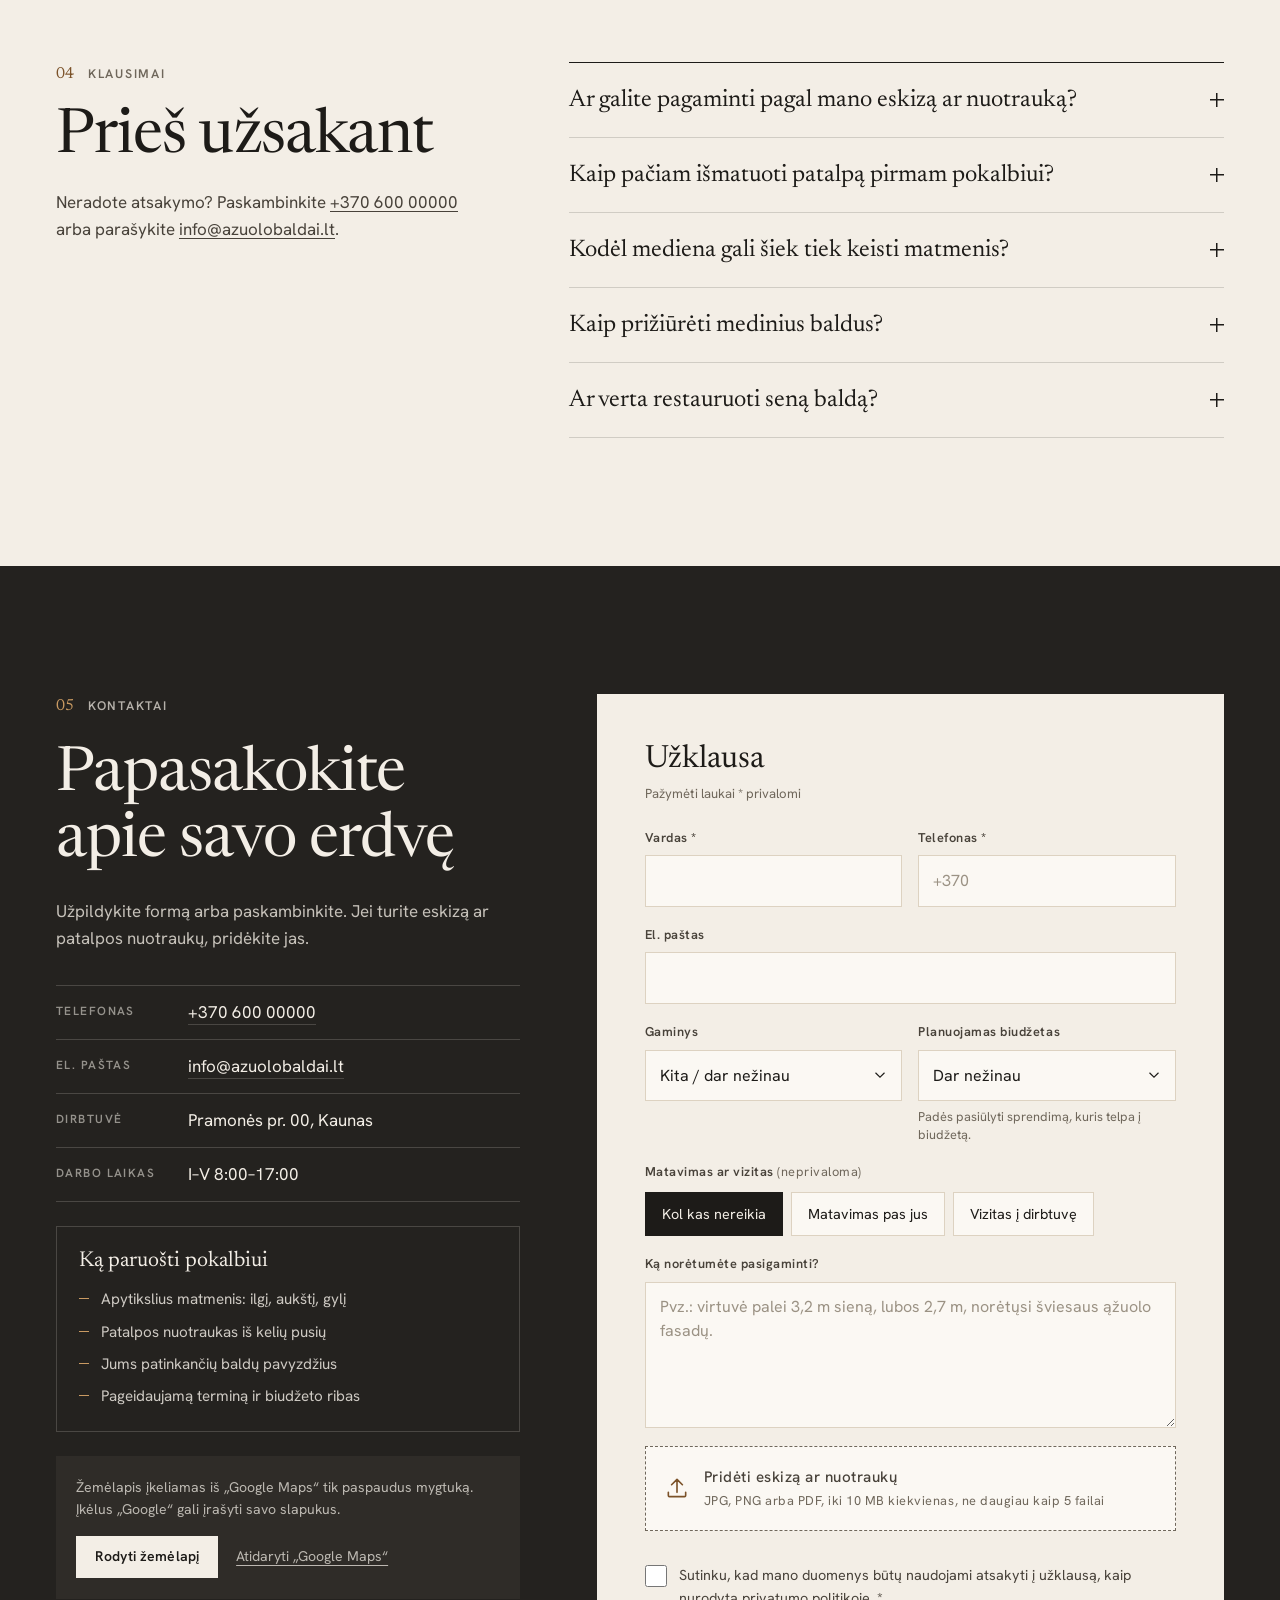
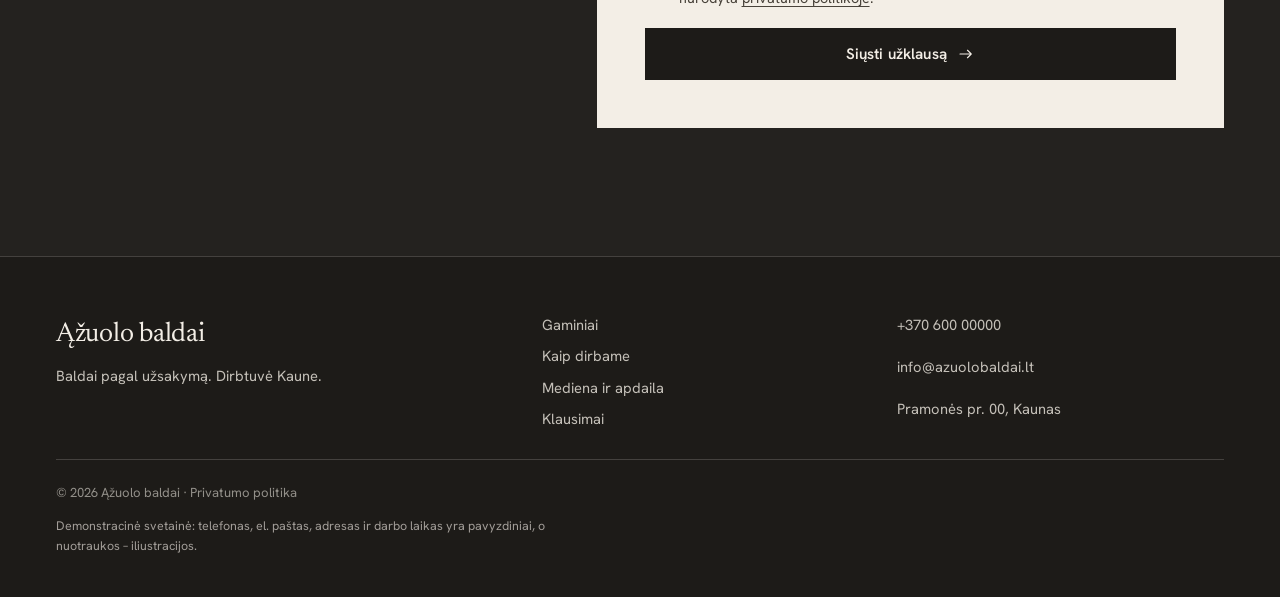
==== commit d1b5a41b: "Paieška lengviau randama: mygtukas antraštėje ir aiškus laukas su užrašu - Antraštėje paieškos mygtu" ====
--- a/index.html
+++ b/index.html
@@ -81,6 +81,7 @@
     <a href="#kontaktai"><span>05</span>Kontaktai</a>
   </nav>
   <div class="menu__foot">
+    <button type="button" class="btn btn--line btn--block" data-open-search><svg aria-hidden="true"><use href="#i-search"/></svg>Ieškoti gaminio</button>
     <a href="#kontaktai" class="btn btn--block">Aptarti projektą</a>
     <a href="tel:+37060000000" class="btn btn--line btn--block">Skambinti +370 600 00000</a>
     <p>Pramonės pr. 00, Kaunas · I–V 8:00–17:00</p>
--- a/styles.css
+++ b/styles.css
@@ -846,17 +846,25 @@
 @media (min-width: 900px) { .prow__actions { padding: 0 0 22px 72px; margin-top: -10px; } }
 
 /* Paieška tarp gaminių */
-.psearch { position: relative; display: flex; align-items: center; margin-bottom: 8px; border-bottom: 1px solid var(--ink); }
-.psearch__i { position: absolute; left: 0; width: 20px; height: 20px; color: var(--muted); pointer-events: none; }
+/* aiškiai matomas paieškos laukas su užrašu virš jo */
+.psearch { display: grid; gap: 8px; margin-bottom: 10px; scroll-margin-top: calc(var(--hdr) + 24px); }
+.psearch__label { font-size: .74rem; font-weight: 600; letter-spacing: .12em; text-transform: uppercase; color: var(--muted); }
+.psearch__field {
+  position: relative; display: flex; align-items: center;
+  background: #fbf8f3; border: 1px solid var(--paper-3);
+  transition: border-color var(--t-quick) ease-out, box-shadow var(--t-quick) ease-out;
+}
+.psearch__field:hover { border-color: var(--muted); }
+.psearch__field:focus-within { border-color: var(--ink); box-shadow: 0 0 0 3px rgba(168, 116, 63, .25); }
+.psearch__i { position: absolute; left: 16px; width: 20px; height: 20px; color: var(--ink-2); pointer-events: none; }
 .psearch input {
-  flex: 1; min-width: 0; min-height: 52px; padding: 0 44px 0 32px; border: 0; background: transparent;
-  font-family: var(--serif); font-size: 1.2rem; color: var(--ink); -webkit-appearance: none; appearance: none;
+  flex: 1; min-width: 0; min-height: 54px; padding: 0 48px 0 48px; border: 0; background: transparent;
+  font-size: 1rem; color: var(--ink); -webkit-appearance: none; appearance: none;
 }
 .psearch input::-webkit-search-cancel-button { display: none; }
 .psearch input::placeholder { color: #8a8174; }
 .psearch input:focus { outline: none; }
-.psearch:focus-within { border-bottom-color: var(--oak); box-shadow: 0 1px 0 var(--oak); }
-.psearch__clear { position: absolute; right: 0; display: grid; place-items: center; width: 44px; height: 44px; background: none; border: 0; cursor: pointer; color: var(--ink-2); }
+.psearch__clear { position: absolute; right: 4px; display: grid; place-items: center; width: 44px; height: 44px; background: none; border: 0; cursor: pointer; color: var(--ink-2); }
 .psearch__clear[hidden] { display: none; }
 .psearch__clear svg { width: 18px; height: 18px; }
 .psearch__status { min-height: 1.4em; margin-bottom: 4px; font-size: .82rem; color: var(--muted); }
@@ -969,3 +977,5 @@
   .menu-btn { padding: 0 11px; }
   .hdr__tools { gap: 0; }
 }
+/* 320 px telefonuose antraštėje netelpa trys mygtukai: paieška pasiekiama per meniu */
+@media (max-width: 370px) { .tool[data-open-search] { display: none; } }
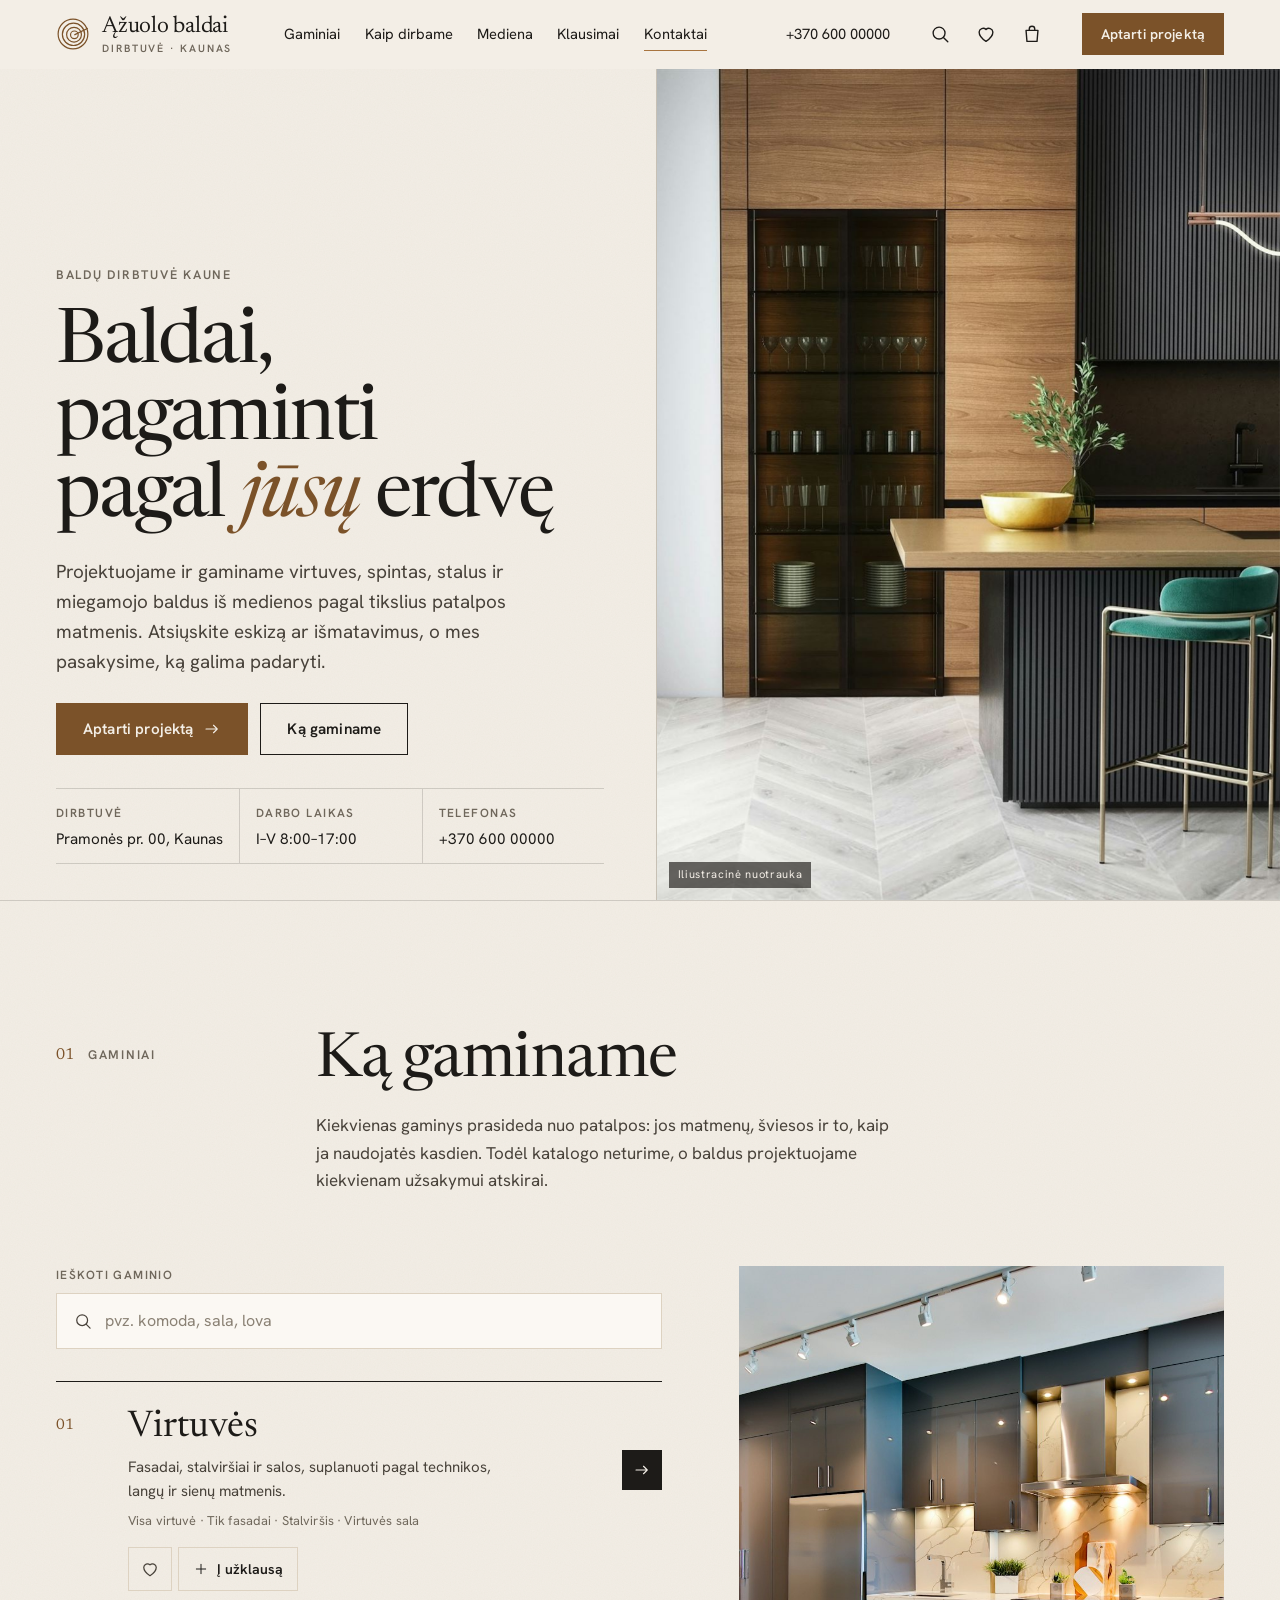
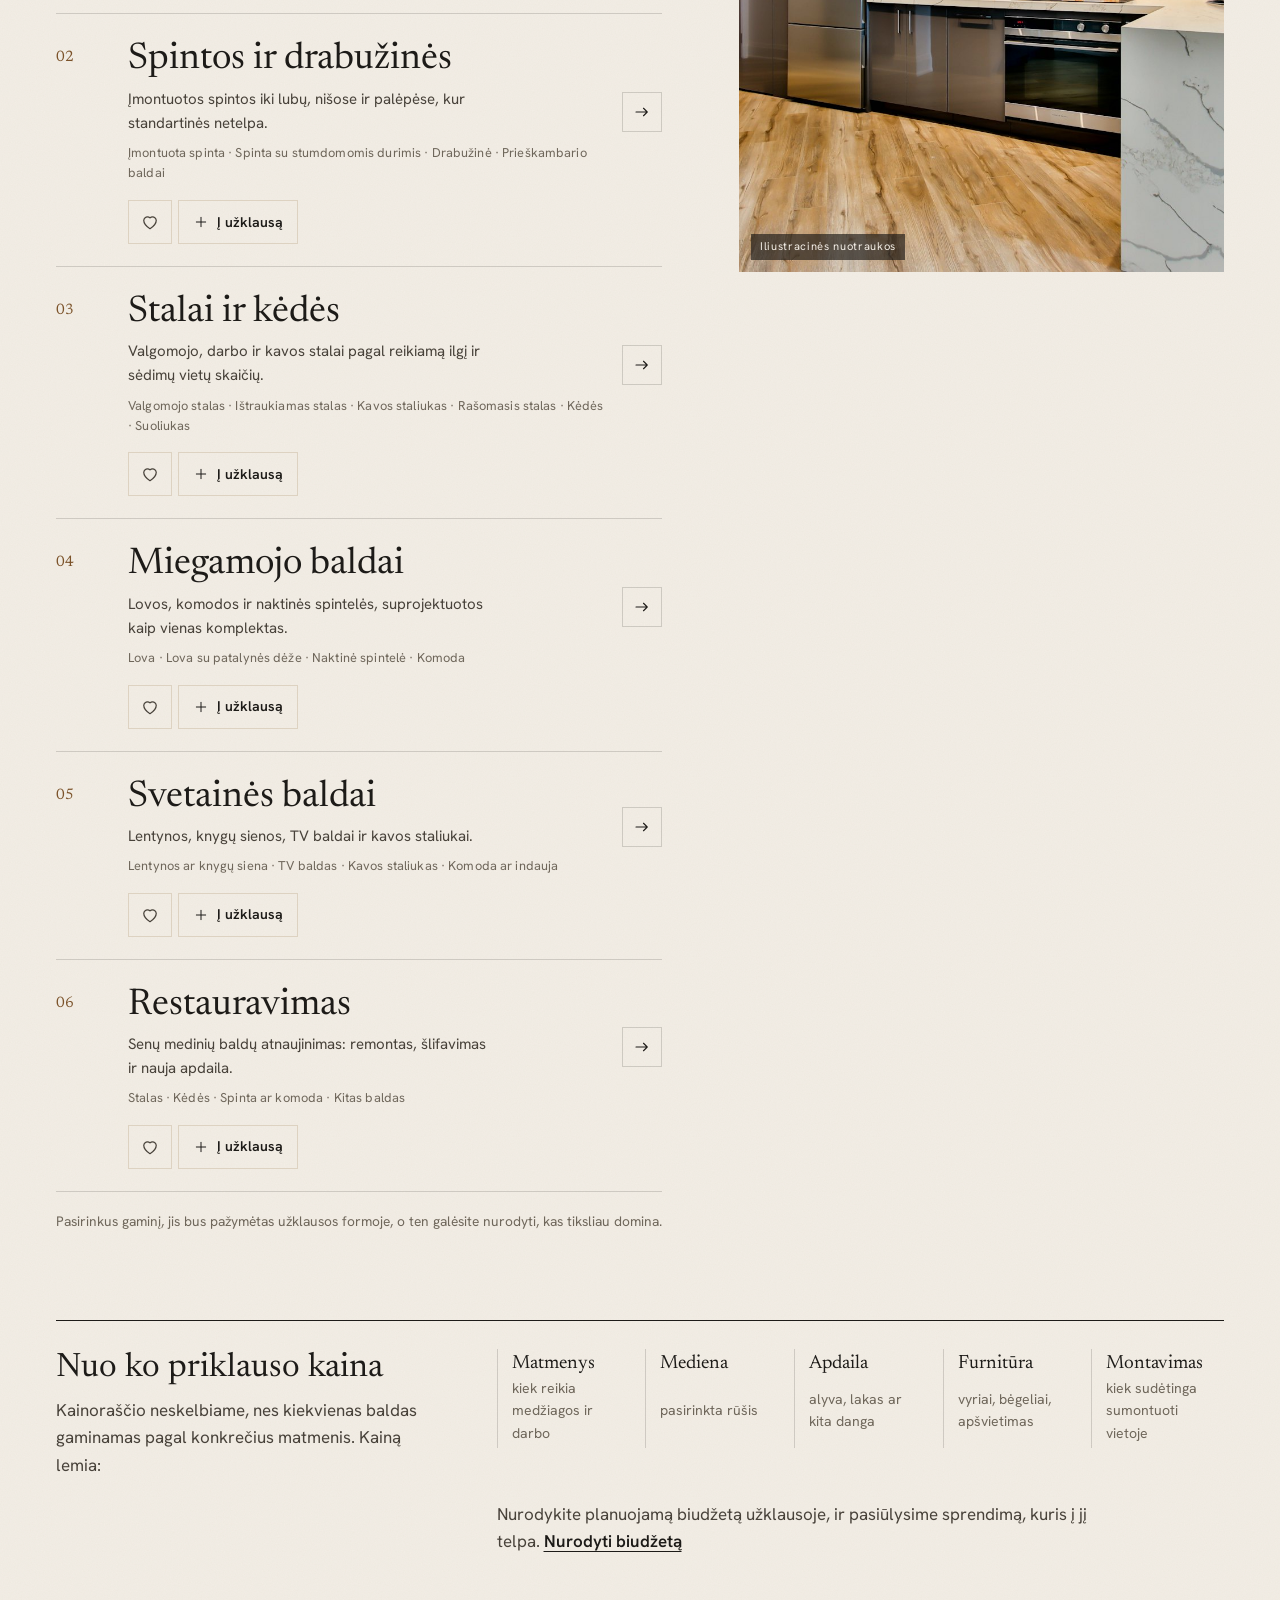
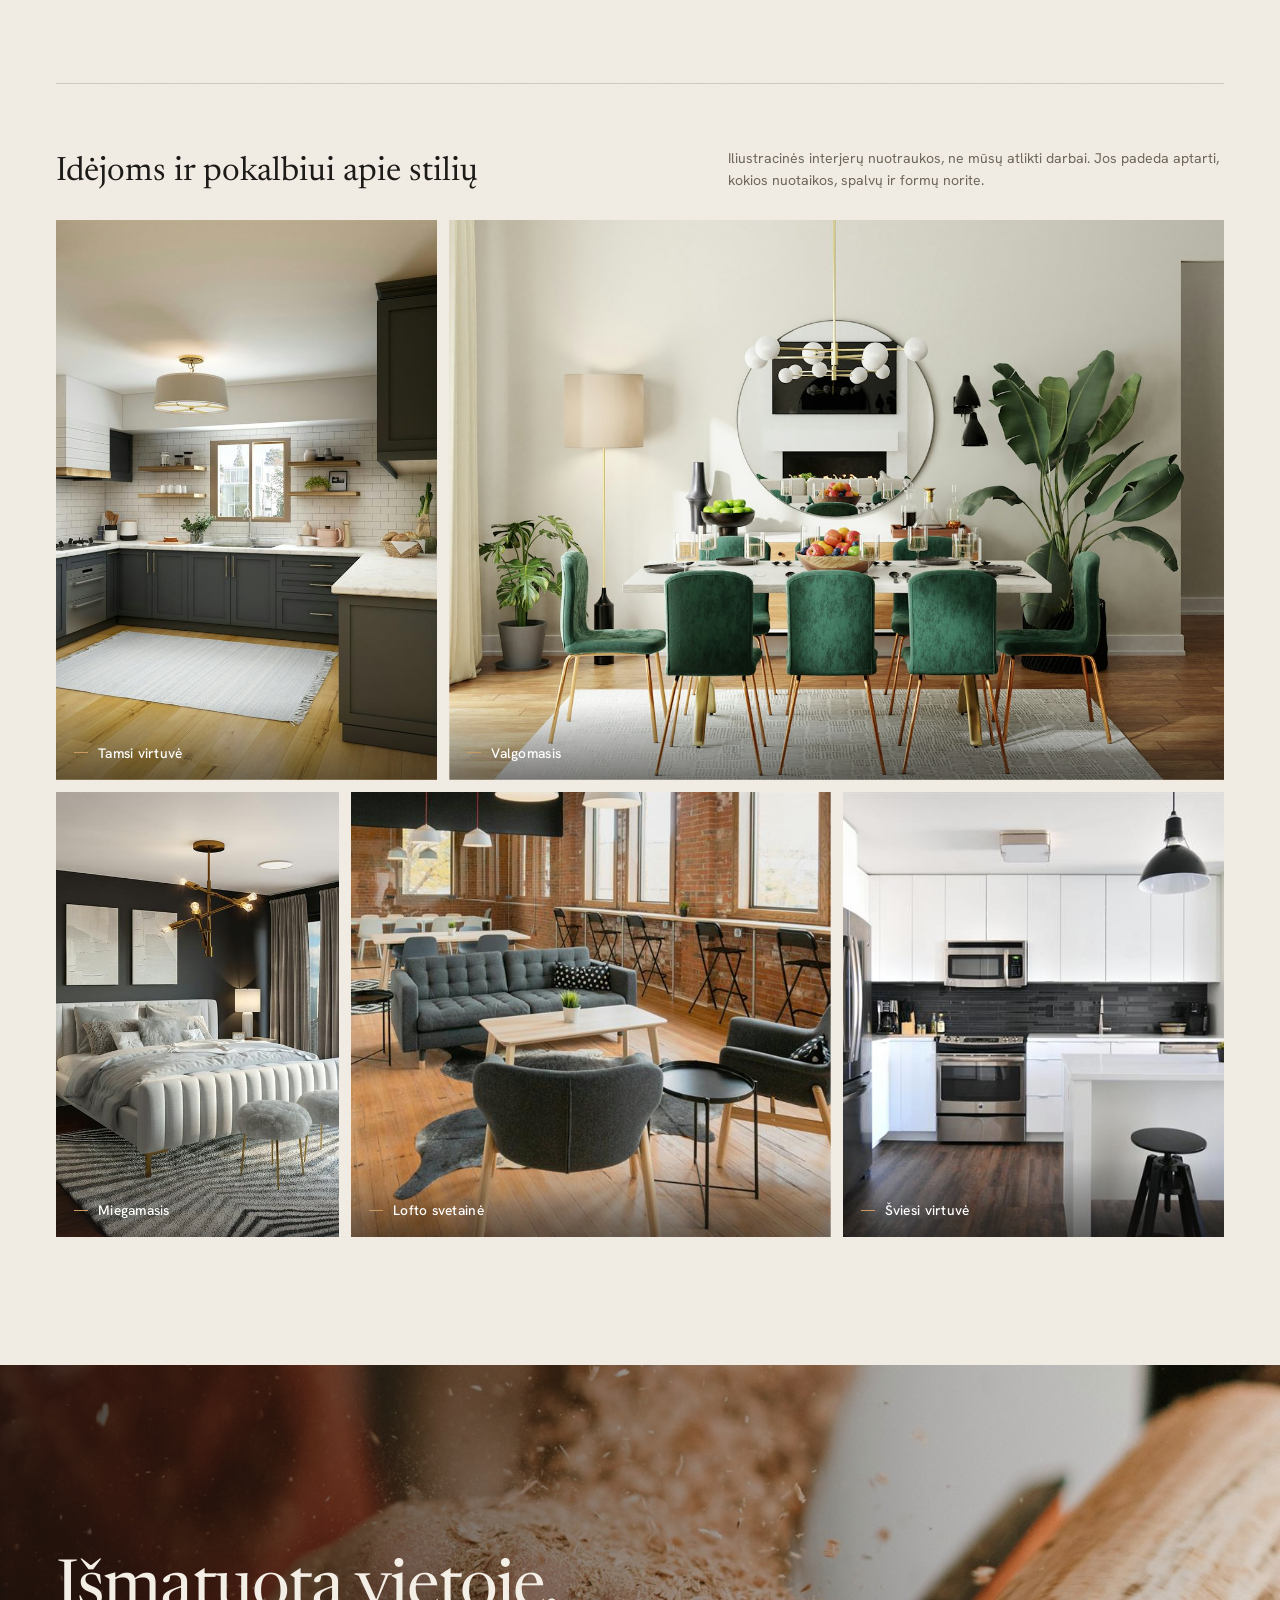
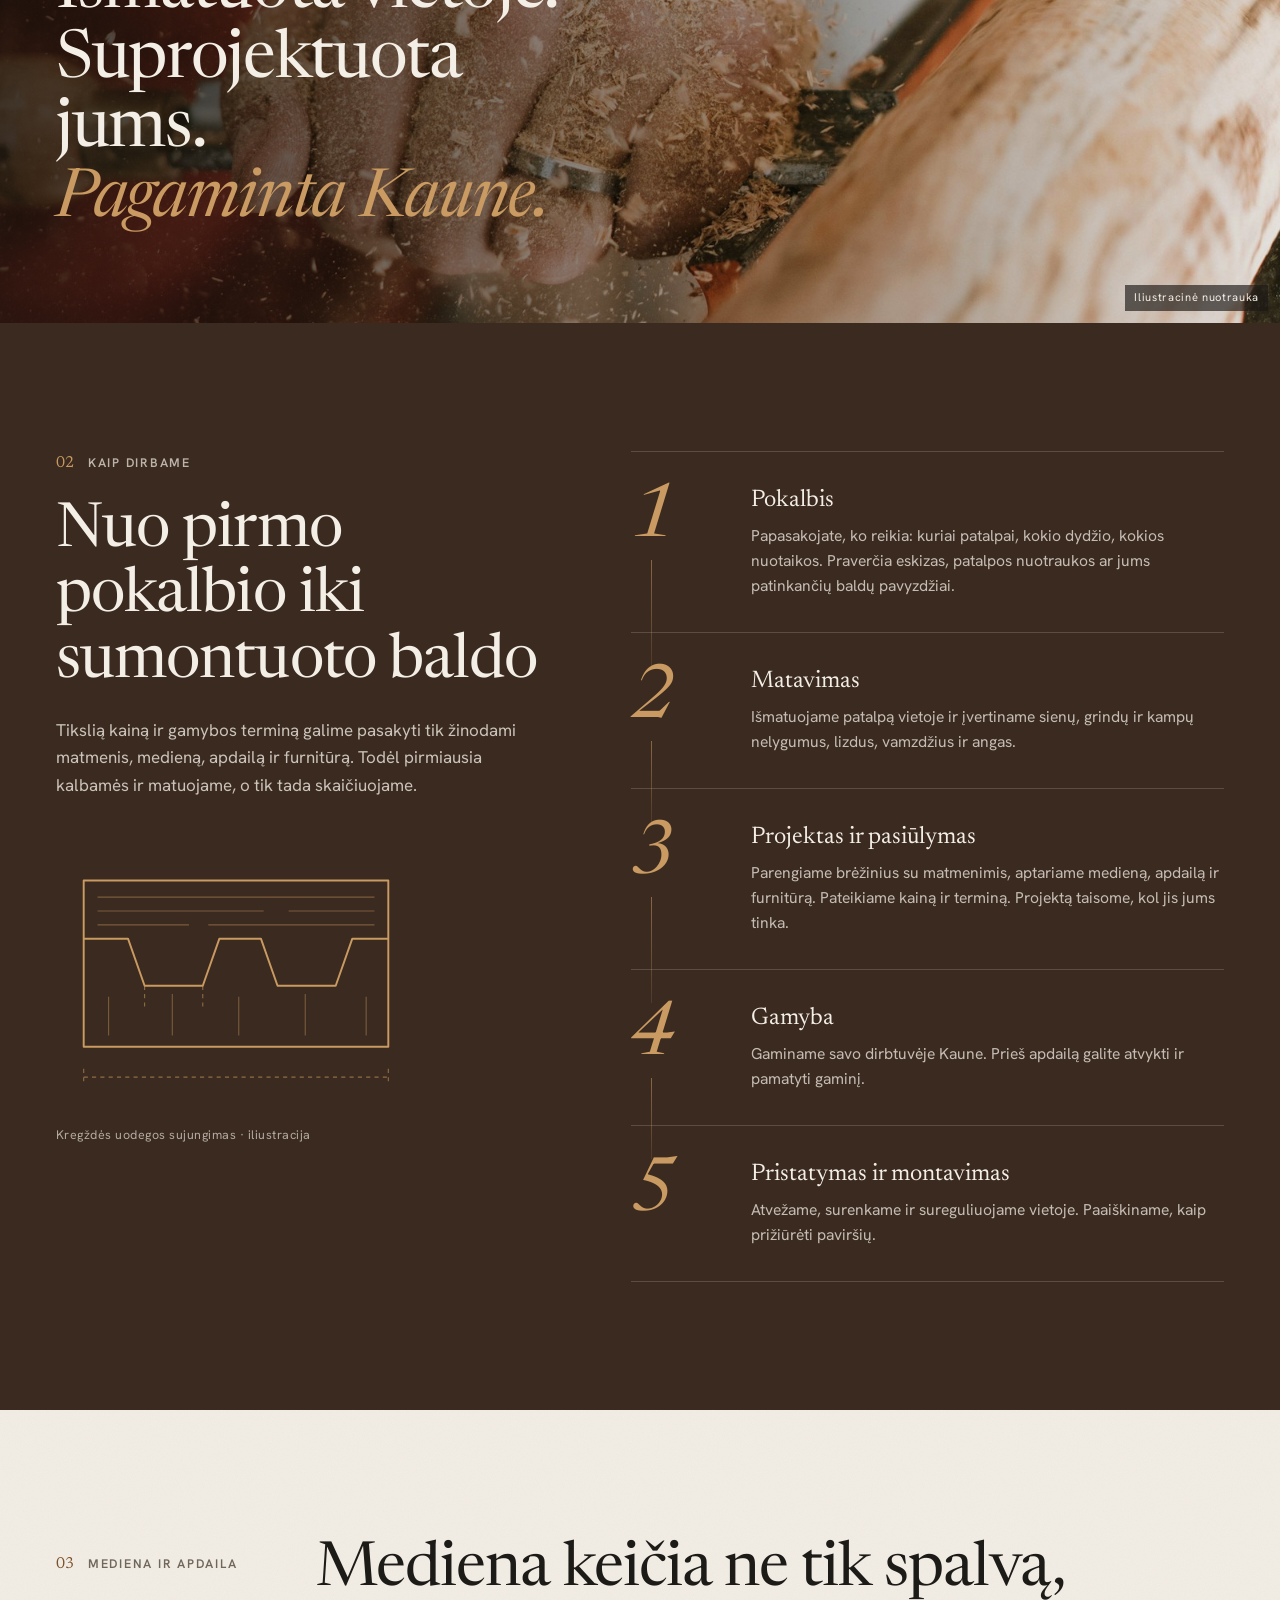
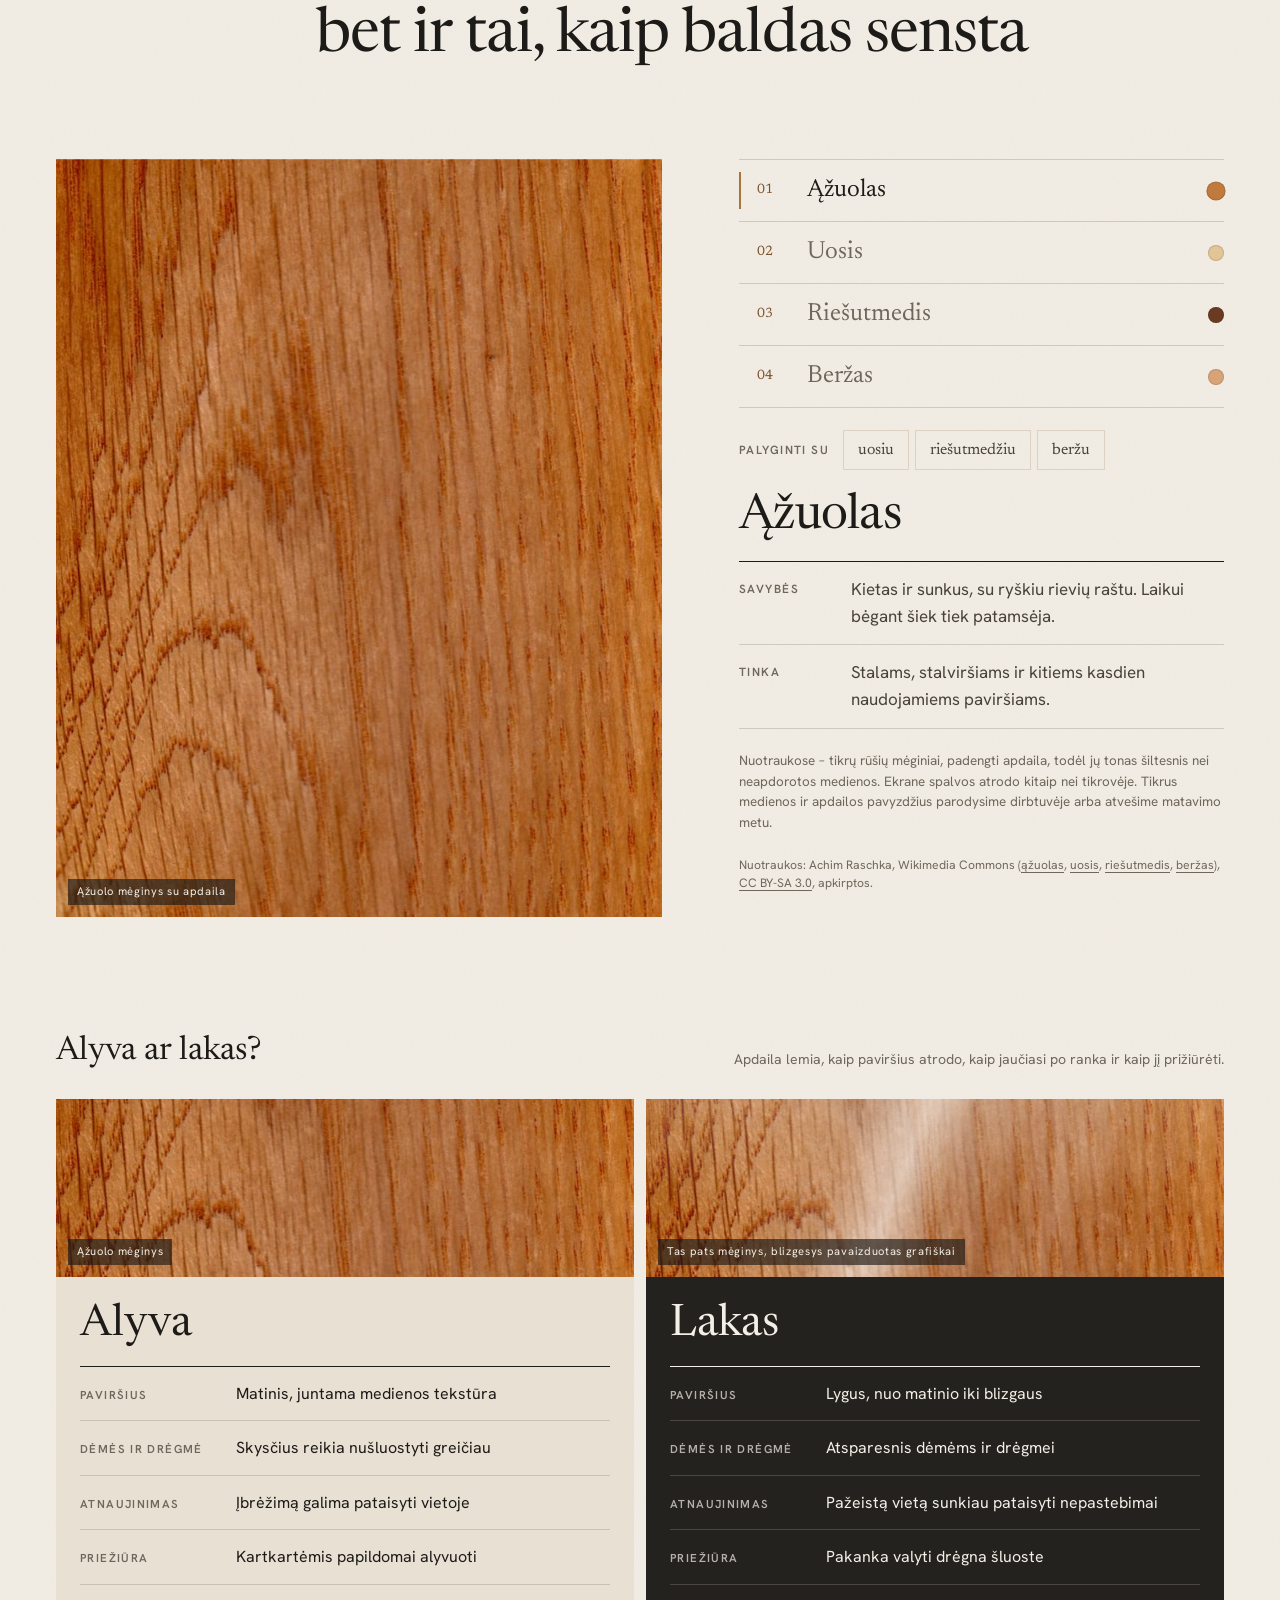
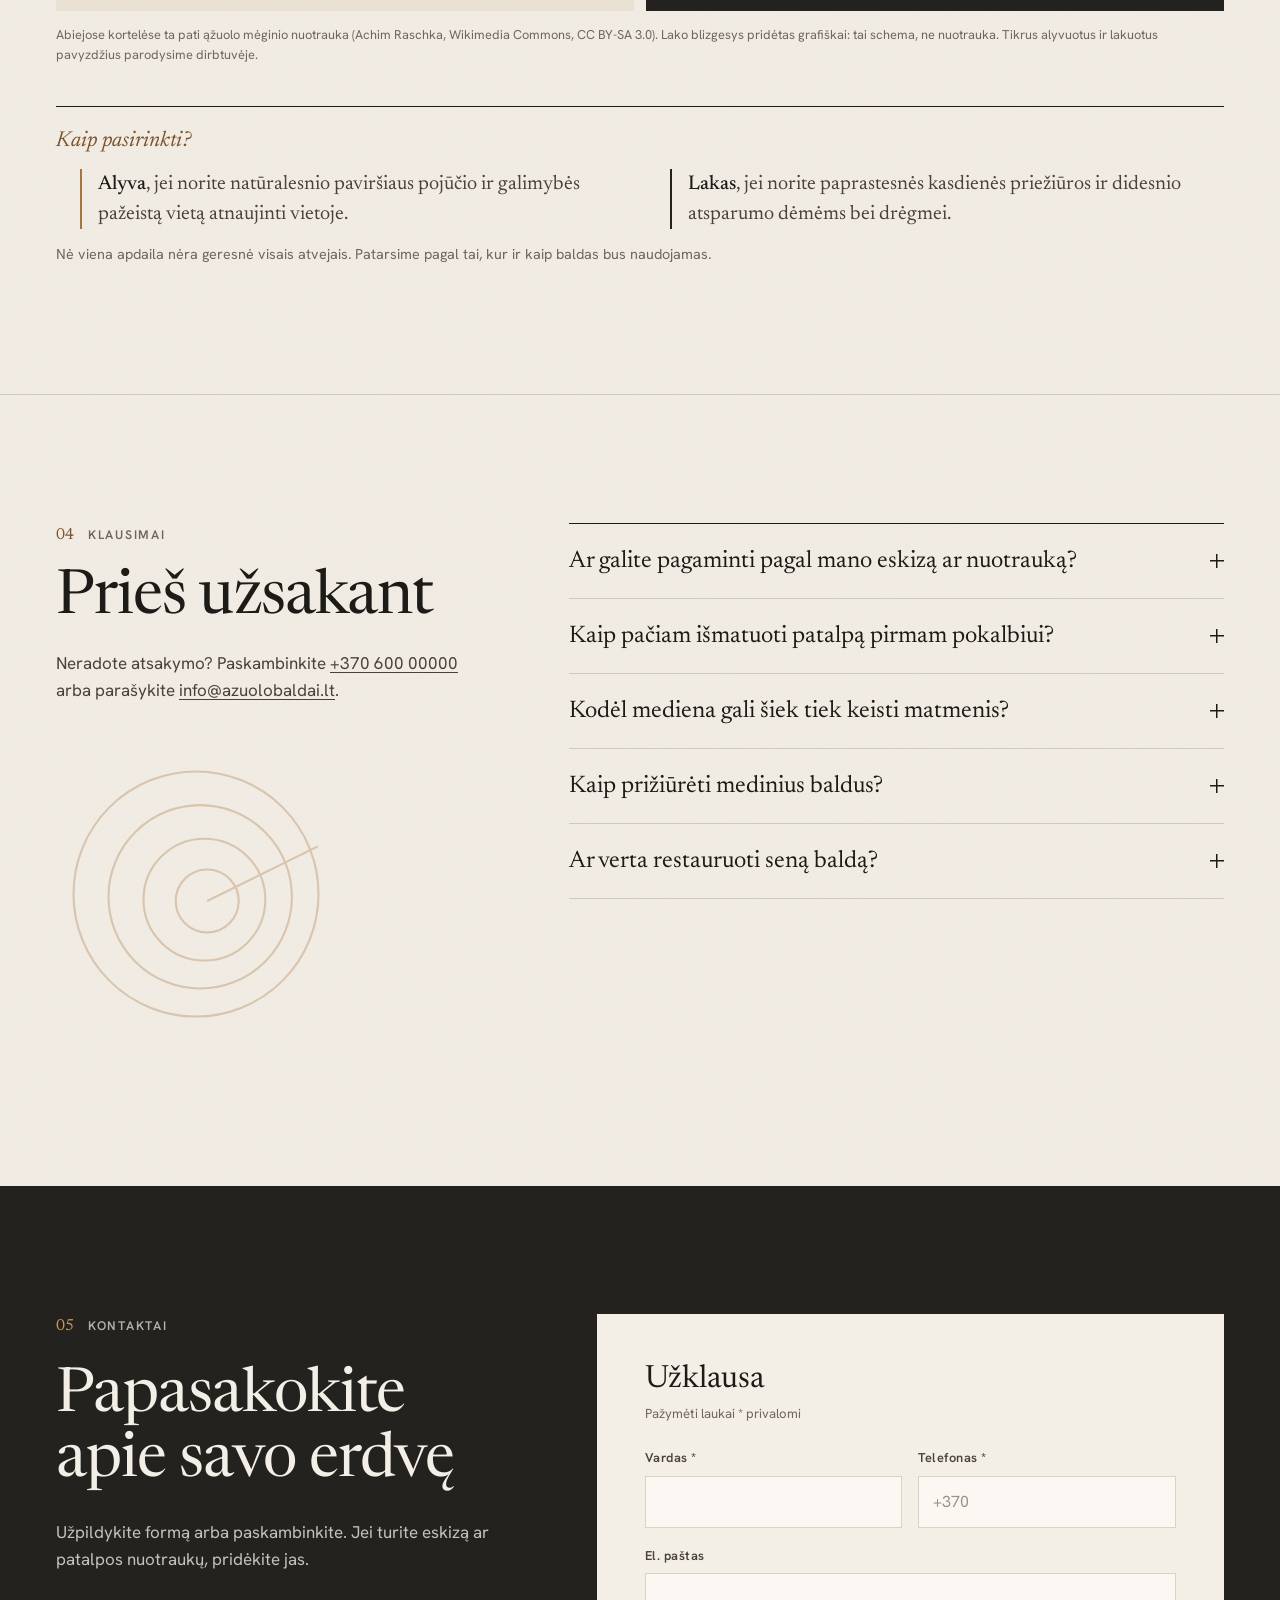
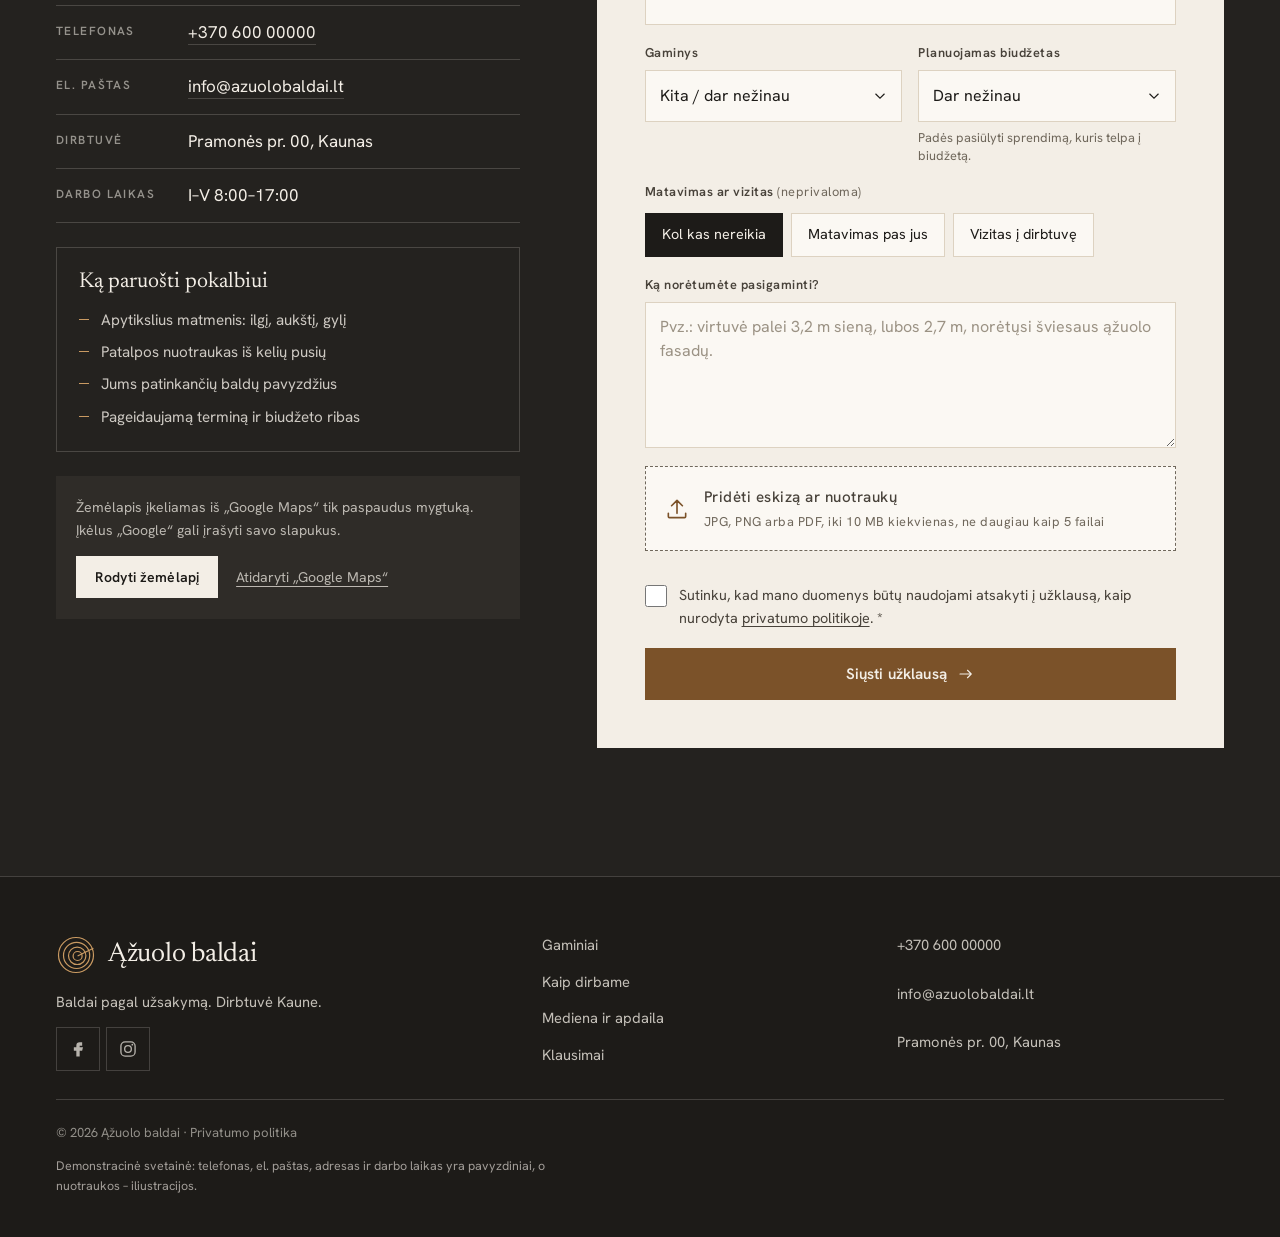
==== commit 080982d2: "Daugiau charakterio: rievių ženklas, sujungimo brėžinys, riešutmedžio skiltis, vaizdo juosta - Patai" ====
--- a/index.html
+++ b/index.html
@@ -12,7 +12,7 @@
   <meta property="og:title" content="Ąžuolo baldai — baldai pagal užsakymą Kaune">
   <meta property="og:description" content="Virtuvės, spintos, stalai ir miegamojo baldai iš medienos pagal jūsų patalpos matmenis.">
   <meta property="og:image" content="https://ehodazas.github.io/azuolo-baldai-v2/img/photo-1622372738946-62e02505feb3.jpg">
-  <link rel="icon" href="data:image/svg+xml,%3Csvg xmlns='http://www.w3.org/2000/svg' viewBox='0 0 32 32'%3E%3Crect width='32' height='32' rx='4' fill='%231d1b18'/%3E%3Cpath d='M8 23 16 7l8 16M11 17h10' fill='none' stroke='%23c99a62' stroke-width='2'/%3E%3C/svg%3E">
+  <link rel="icon" href="data:image/svg+xml,%3Csvg xmlns='http://www.w3.org/2000/svg' viewBox='0 0 40 40'%3E%3Crect width='40' height='40' rx='6' fill='%231d1b18'/%3E%3Cg fill='none' stroke='%23c99a62' stroke-width='2'%3E%3Ccircle cx='20' cy='20' r='14'/%3E%3Ccircle cx='20.6' cy='20.4' r='9.5'/%3E%3Ccircle cx='21.2' cy='20.8' r='5'/%3E%3Cpath d='M21.2 20.8 33.6 14.6'/%3E%3C/g%3E%3C/svg%3E">
   <link rel="preconnect" href="https://fonts.googleapis.com">
   <link rel="preconnect" href="https://fonts.gstatic.com" crossorigin>
   <link href="https://fonts.googleapis.com/css2?family=Newsreader:ital,opsz,wght@0,6..72,400;0,6..72,500;1,6..72,400&family=Hanken+Grotesk:wght@400;500;600&display=swap" rel="stylesheet">
@@ -47,13 +47,14 @@
   <symbol id="i-plus" viewBox="0 0 24 24"><path d="M12 5v14M5 12h14" stroke="currentColor" stroke-width="1.5" stroke-linecap="round"/></symbol>
   <symbol id="i-check" viewBox="0 0 24 24"><path d="m5 12.5 4.5 4.5L19 7.5" fill="none" stroke="currentColor" stroke-width="1.6" stroke-linecap="round" stroke-linejoin="round"/></symbol>
   <symbol id="i-search" viewBox="0 0 24 24"><circle cx="11" cy="11" r="6.5" fill="none" stroke="currentColor" stroke-width="1.5"/><path d="m16 16 4.5 4.5" stroke="currentColor" stroke-width="1.5" stroke-linecap="round"/></symbol>
+  <symbol id="i-rings" viewBox="0 0 40 40"><g fill="none" stroke="currentColor"><circle cx="20" cy="20" r="17.5"/><circle cx="20.6" cy="20.4" r="13.1"/><circle cx="21.2" cy="20.8" r="8.7"/><circle cx="21.6" cy="21" r="4.5"/><path d="M21.6 21 37.4 13.2"/></g></symbol>
 </svg>
 
 <header class="hdr" id="hdr">
   <div class="wrap hdr__in">
     <a href="./" class="brand" aria-label="Ąžuolo baldai — į pradžią">
-      <span class="brand__name">Ąžuolo baldai</span>
-      <span class="brand__sub">dirbtuvė · Kaunas</span>
+      <svg class="brand__mark" aria-hidden="true" focusable="false"><use href="#i-rings"/></svg>
+      <span class="brand__txt"><span class="brand__name">Ąžuolo baldai</span><span class="brand__sub">dirbtuvė · Kaunas</span></span>
     </a>
     <nav class="hdr__nav" aria-label="Pagrindinė navigacija">
       <a href="#gaminiai">Gaminiai</a>
@@ -234,6 +235,15 @@
     </div>
   </section>
 
+  <!-- JUOSTA: vienas didelis vaizdas, pertraukiantis puslapio ritmą -->
+  <section class="band" aria-label="Kaip gimsta baldas">
+    <img class="band__img" src="img/photo-1611021061285-16c871740efa-800.jpg" srcset="img/photo-1611021061285-16c871740efa-800.jpg 800w, img/photo-1611021061285-16c871740efa.jpg 1600w" sizes="100vw" width="1600" height="2400" loading="lazy" decoding="async" alt="Rankos, apibertos pjuvenomis, tekina medinę detalę">
+    <div class="wrap band__in">
+      <p class="band__text">Išmatuota vietoje.<br>Suprojektuota jums.<br><em>Pagaminta Kaune.</em></p>
+    </div>
+    <span class="band__tag">Iliustracinė nuotrauka</span>
+  </section>
+
   <!-- PROCESAS -->
   <section class="process" id="procesas" aria-labelledby="procesas-h">
     <div class="wrap process__grid">
@@ -241,9 +251,18 @@
         <p class="label label--light"><span class="label__n">02</span>Kaip dirbame</p>
         <h2 class="h2" id="procesas-h">Nuo pirmo pokalbio iki sumontuoto baldo</h2>
         <p>Tikslią kainą ir gamybos terminą galime pasakyti tik žinodami matmenis, medieną, apdailą ir furnitūrą. Todėl pirmiausia kalbamės ir matuojame, o tik tada skaičiuojame.</p>
-        <figure class="process__photo">
-          <img src="img/photo-1611021061285-16c871740efa-800.jpg" srcset="img/photo-1611021061285-16c871740efa-800.jpg 800w, img/photo-1611021061285-16c871740efa.jpg 1600w" sizes="(max-width: 899px) 60vw, 28vw" width="800" height="1200" loading="lazy" decoding="async" alt="Rankos, apibertos pjuvenomis, tekina medinę detalę">
-          <figcaption>Iliustracinė nuotrauka</figcaption>
+        <!-- staliaus sujungimo brėžinys – svetainės grafinis motyvas -->
+        <figure class="joint">
+          <svg viewBox="0 0 260 200" aria-hidden="true" focusable="false">
+            <g fill="none" stroke="currentColor" stroke-linejoin="round">
+              <path class="joint__line" d="M20 30H240V150H20Z"/>
+              <path class="joint__line" d="M240 72H214L202 106H160L148 72H118L106 106H64L52 72H20"/>
+              <path class="joint__grain" d="M30 42H230M30 52H150M168 52H230M30 62H96M110 62H230"/>
+              <path class="joint__grain" d="M38 114V142M84 112V142M132 114V142M180 112V142M224 114V142"/>
+              <path class="joint__dim" d="M20 172H240M20 166V178M240 166V178M64 106V122M106 106V122"/>
+            </g>
+          </svg>
+          <figcaption>Kregždės uodegos sujungimas · iliustracija</figcaption>
         </figure>
       </div>
       <ol class="steps">
@@ -399,6 +418,7 @@
         <p class="label"><span class="label__n">04</span>Klausimai</p>
         <h2 class="h2" id="klausimai-h">Prieš užsakant</h2>
         <p class="shead__text">Neradote atsakymo? Paskambinkite <a href="tel:+37060000000">+370 600 00000</a> arba parašykite <a href="mailto:info@azuolobaldai.lt">info@azuolobaldai.lt</a>.</p>
+        <svg class="rings-art" aria-hidden="true" focusable="false"><use href="#i-rings"/></svg>
       </header>
       <div class="faq__list">
         <details class="qa" id="k-eskizas">
@@ -525,7 +545,7 @@
 <footer class="ftr">
   <div class="wrap ftr__in">
     <div class="ftr__brand">
-      <span class="brand__name">Ąžuolo baldai</span>
+      <span class="ftr__logo"><svg class="brand__mark" aria-hidden="true" focusable="false"><use href="#i-rings"/></svg><span class="brand__name">Ąžuolo baldai</span></span>
       <p>Baldai pagal užsakymą. Dirbtuvė Kaune.</p>
     </div>
     <ul class="ftr__links">
--- a/styles.css
+++ b/styles.css
@@ -107,7 +107,7 @@
 
 /* ---------- Mygtukai ---------- */
 .btn {
-  --b: var(--ink); --c: var(--paper);
+  --b: var(--oak-deep); --c: var(--paper);
   display: inline-flex; align-items: center; justify-content: center; gap: 10px;
   min-height: 52px; padding: 0 26px;
   background: var(--b); color: var(--c); border: 1px solid var(--b);
@@ -116,7 +116,7 @@
   transition: background-color var(--t-quick) ease-out, color var(--t-quick) ease-out, border-color var(--t-quick) ease-out, transform .15s var(--ease-out);
 }
 .btn svg { width: 18px; height: 18px; transition: transform var(--t-hover) var(--ease-out); }
-.btn:hover { --b: var(--oak-deep); border-color: var(--oak-deep); }
+.btn:hover { --b: var(--ink); border-color: var(--ink); }
 .btn:hover svg { transform: translateX(4px); }
 .btn:active { transform: translateY(1px) scale(.985); }
 .btn:focus-visible { outline-offset: 4px; }
@@ -143,11 +143,12 @@
 }
 .hdr.is-scrolled { border-bottom-color: var(--line); background: rgba(243, 238, 230, .86); box-shadow: 0 14px 30px -26px rgba(29, 27, 24, .45); }
 .hdr__in { display: flex; align-items: center; gap: 28px; height: var(--hdr); }
-.brand { display: flex; flex-direction: column; justify-content: center; min-height: 44px; text-decoration: none; line-height: 1; margin-right: auto; }
+.brand { display: flex; align-items: center; gap: 12px; min-height: 44px; text-decoration: none; line-height: 1; margin-right: auto; color: var(--ink); }
+.brand__txt { display: flex; flex-direction: column; }
 .brand__name { font-family: var(--serif); font-size: 1.45rem; letter-spacing: -.01em; }
 .brand__sub { font-size: .66rem; font-weight: 600; letter-spacing: .18em; text-transform: uppercase; color: var(--muted); margin-top: 5px; }
-.hdr__nav { display: none; gap: 28px; }
-.hdr__nav a { position: relative; font-size: .92rem; text-decoration: none; padding: 6px 0; }
+.hdr__nav { display: none; gap: clamp(18px, 1.9vw, 28px); }
+.hdr__nav a { position: relative; font-size: .92rem; text-decoration: none; padding: 6px 0; white-space: nowrap; }
 .hdr__nav a::after {
   content: ""; position: absolute; left: 0; right: 0; bottom: 1px; height: 1px; background: var(--oak);
   transform: scaleX(0); transform-origin: right center; transition: transform var(--t-hover) var(--ease-out);
@@ -156,7 +157,7 @@
 .menu-btn { transition: background-color var(--t-quick), color var(--t-quick), transform .15s var(--ease-out); -webkit-tap-highlight-color: transparent; }
 .menu-btn:hover { background: var(--ink); color: var(--paper); }
 .menu-btn:active, .icon-btn:active { transform: scale(.96); }
-.hdr__tel { display: none; font-size: .92rem; text-decoration: none; font-variant-numeric: tabular-nums; }
+.hdr__tel { display: none; font-size: .92rem; text-decoration: none; font-variant-numeric: tabular-nums; white-space: nowrap; }
 .hdr__cta { display: none; }
 .menu-btn {
   min-height: 44px; padding: 0 16px; background: transparent; border: 1px solid var(--ink);
@@ -232,7 +233,11 @@
     padding-right: clamp(32px, 4vw, 72px);
   }
   .hero__media { order: 0; aspect-ratio: auto; max-height: none; border-left: 1px solid var(--line); }
-  .hero__text { padding-top: clamp(40px, 8vw, 72px); }
+  /* visa pradžia (antraštė, tekstas, mygtukai, kontaktai) turi tilpti į pirmą ekraną ir žemuose
+     nešiojamų kompiuterių ekranuose (pvz. 1366 × 768), todėl dydžiai priklauso ir nuo ekrano aukščio */
+  .hero__text { padding-top: clamp(28px, 5vh, 72px); padding-bottom: clamp(24px, 4vh, 64px); gap: clamp(14px, 2.2vh, 22px); }
+  .hero__title { font-size: clamp(2.8rem, min(1.2rem + 4.4vw, 10vh), 5.2rem); }
+  .hero__facts { margin-top: clamp(4px, 1.4vh, 18px); }
   .hero__actions .btn { flex: 0 0 auto; }
   .hero__facts { grid-template-columns: repeat(3, 1fr); border-bottom: 1px solid var(--line); }
   .hero__facts div { flex-direction: column; gap: 4px; border-bottom: 0; padding-right: 12px; }
@@ -807,16 +812,12 @@
 }
 .tool svg { width: 22px; height: 22px; }
 .tool:hover { color: var(--oak-deep); }
-.tool__label { display: none; font-size: .88rem; }
+.tool__label { display: none; } /* užrašai nerodomi: antraštėje kartu su meniu ir telefonu jiems neužtenka vietos; pavadinimas lieka aria-label */
 .tool__n {
   position: absolute; top: 5px; right: 3px; min-width: 18px; height: 18px; padding: 0 5px; border-radius: 9px;
   background: var(--ink); color: var(--paper); font-size: .68rem; font-weight: 600; line-height: 18px; text-align: center;
 }
 .tool__n:empty { display: none; }
-@media (min-width: 1400px) {
-  .tool__label { display: inline; }
-  .tool__n { position: static; }
-}
 
 /* Gaminių eilutės: veiksmai */
 .prow { display: grid; grid-template-columns: minmax(0, 1fr); }
@@ -956,9 +957,10 @@
 
 /* Socialiniai tinklai poraštėje (rodomi tik su tikrais adresais) */
 .ftr__social { display: flex; gap: 6px; margin-top: 14px; }
-.ftr__social a { display: grid; place-items: center; width: 44px; height: 44px; border: 1px solid var(--line-light); color: var(--paper); background: none; padding: 0; transition: border-color var(--t-quick), color var(--t-quick); }
+.ftr__social a, .ftr__social .is-soon { display: grid; place-items: center; width: 44px; height: 44px; border: 1px solid var(--line-light); color: var(--paper); background: none; padding: 0; transition: border-color var(--t-quick), color var(--t-quick); }
 .ftr__social a:hover { border-color: var(--oak-light); color: var(--oak-light); }
 .ftr__social svg { width: 20px; height: 20px; }
+.ftr__social .is-soon { color: rgba(243, 238, 230, .72); cursor: default; } /* paskyra dar ruošiama: matoma, bet ne nuoroda */
 
 @media print {
   .hdr__tools, .prow__actions, .psearch, .toast, .drawer { display: none !important; }
@@ -979,3 +981,62 @@
 }
 /* 320 px telefonuose antraštėje netelpa trys mygtukai: paieška pasiekiama per meniu */
 @media (max-width: 370px) { .tool[data-open-search] { display: none; } }
+
+/* =========================================================
+   Charakteris: rievių ženklas, sujungimo brėžinys, riešutmedžio
+   skiltis, didelė vaizdo juosta, mastelio akcentai, popieriaus tekstūra
+   ========================================================= */
+
+/* Logotipo ženklas – medžio rievės su įtrūkimu */
+.brand__mark { width: 34px; height: 34px; flex: none; color: var(--oak-deep); stroke-width: 1.4; }
+.ftr__logo { display: inline-flex; align-items: center; gap: 12px; }
+.ftr__logo .brand__mark { width: 40px; height: 40px; color: var(--oak-light); stroke-width: 1.2; }
+@media (max-width: 419px) { .brand { gap: 8px; } .brand__mark { width: 28px; height: 28px; } }
+@media (max-width: 359px) { .hdr .brand__mark { display: none; } } /* 320 px: vietos tik tekstui ir mygtukams */
+
+/* Didelės rievės kaip ramus akcentas tuščioje DUK kolonoje */
+.rings-art { display: none; }
+@media (min-width: 900px) {
+  .rings-art { display: block; width: 280px; height: 280px; max-width: 80%; margin-top: 32px; color: var(--oak); opacity: .32; stroke-width: .3; }
+}
+
+/* Sujungimo brėžinys darbo eigos skiltyje */
+.joint { margin: 18px 0 0; max-width: 360px; color: var(--oak-light); }
+.joint svg { width: 100%; height: auto; display: block; }
+.joint__line { stroke-width: 1.4; }
+.joint__grain { stroke-width: .8; opacity: .45; }
+.joint__dim { stroke-width: .8; opacity: .6; stroke-dasharray: 3 3; }
+.joint figcaption { position: static; background: none; padding: 10px 0 0; font-size: .78rem; letter-spacing: .04em; color: rgba(243, 238, 230, .65); }
+@media (prefers-reduced-motion: no-preference) {
+  /* brėžinys „nubraižomas“ vieną kartą, kai pasirodo ekrane */
+  .js .joint.rv .joint__line { stroke-dasharray: 900; stroke-dashoffset: 900; transition: stroke-dashoffset 1.4s var(--ease-out); }
+  .js .joint.rv.is-in .joint__line { stroke-dashoffset: 0; }
+}
+
+/* Riešutmedžio spalvos darbo eigos skiltis – kad dvi tamsios skiltys nebūtų vienodos */
+:root { --walnut: #3a2a1f; --walnut-2: #46332a; }
+.process { background: var(--walnut); }
+
+/* Didesni, kursyviniai žingsnių skaičiai */
+.step { grid-template-columns: 64px minmax(0, 1fr); }
+.step__n { font-style: italic; font-size: 3.2rem; line-height: .9; }
+.step::before { left: 14px; top: calc(26px + 3.4rem); }
+@media (min-width: 900px) {
+  .step { grid-template-columns: 104px minmax(0, 1fr); }
+  .step__n { font-size: 4.6rem; }
+  .step::before { left: 20px; top: calc(34px + 4.6rem); }
+}
+
+/* Didelė vaizdo juosta per visą ekrano plotį */
+.band { position: relative; min-height: clamp(340px, 62vh, 620px); display: grid; align-items: end; overflow: hidden; background: var(--ink); color: var(--paper); }
+.band__img { position: absolute; inset: 0; width: 100%; height: 100%; object-fit: cover; object-position: 50% 62%; }
+.band::after { content: ""; position: absolute; inset: 0; background: linear-gradient(90deg, rgba(20, 16, 12, .78) 0%, rgba(20, 16, 12, .45) 45%, rgba(20, 16, 12, .1) 100%); }
+.band__in { position: relative; z-index: 1; padding-top: 48px; padding-bottom: clamp(40px, 7vw, 88px); }
+.band__text { font-family: var(--serif); font-size: clamp(2.2rem, 1.3rem + 3.6vw, 4.6rem); line-height: 1.04; letter-spacing: -.02em; max-width: 14ch; }
+.band__text em { color: var(--oak-light); }
+.band__tag { position: absolute; right: 12px; bottom: 12px; z-index: 1; padding: 4px 9px; background: rgba(29, 27, 24, .66); color: var(--paper); font-size: .7rem; letter-spacing: .06em; }
+
+/* Labai švelni popieriaus tekstūra, kad smėlio spalva neatrodytų plokščia */
+body {
+  background-image: url("data:image/svg+xml,%3Csvg xmlns='http://www.w3.org/2000/svg' width='180' height='180'%3E%3Cfilter id='n'%3E%3CfeTurbulence type='fractalNoise' baseFrequency='.85' numOctaves='2' stitchTiles='stitch'/%3E%3CfeColorMatrix values='0 0 0 0 .35 0 0 0 0 .27 0 0 0 0 .18 0 0 0 .06 0'/%3E%3C/filter%3E%3Crect width='180' height='180' filter='url(%23n)'/%3E%3C/svg%3E");
+}
